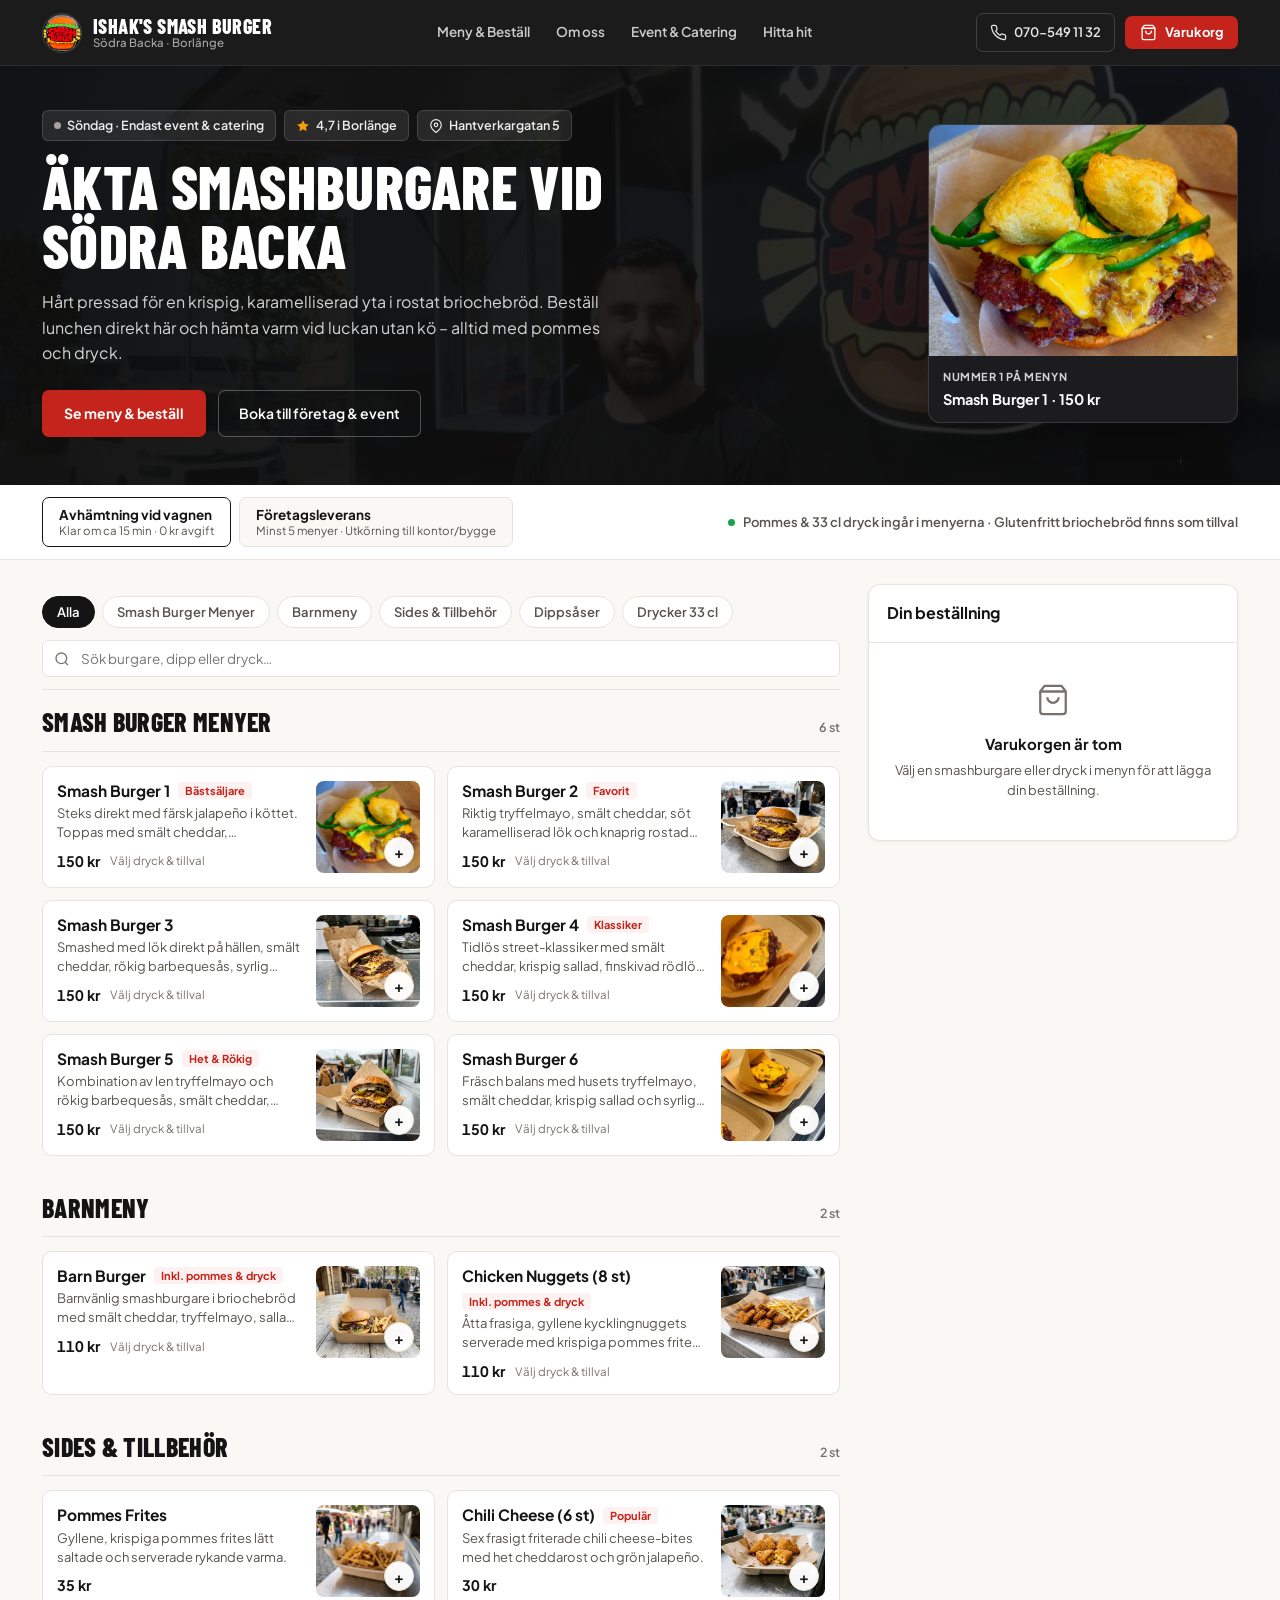
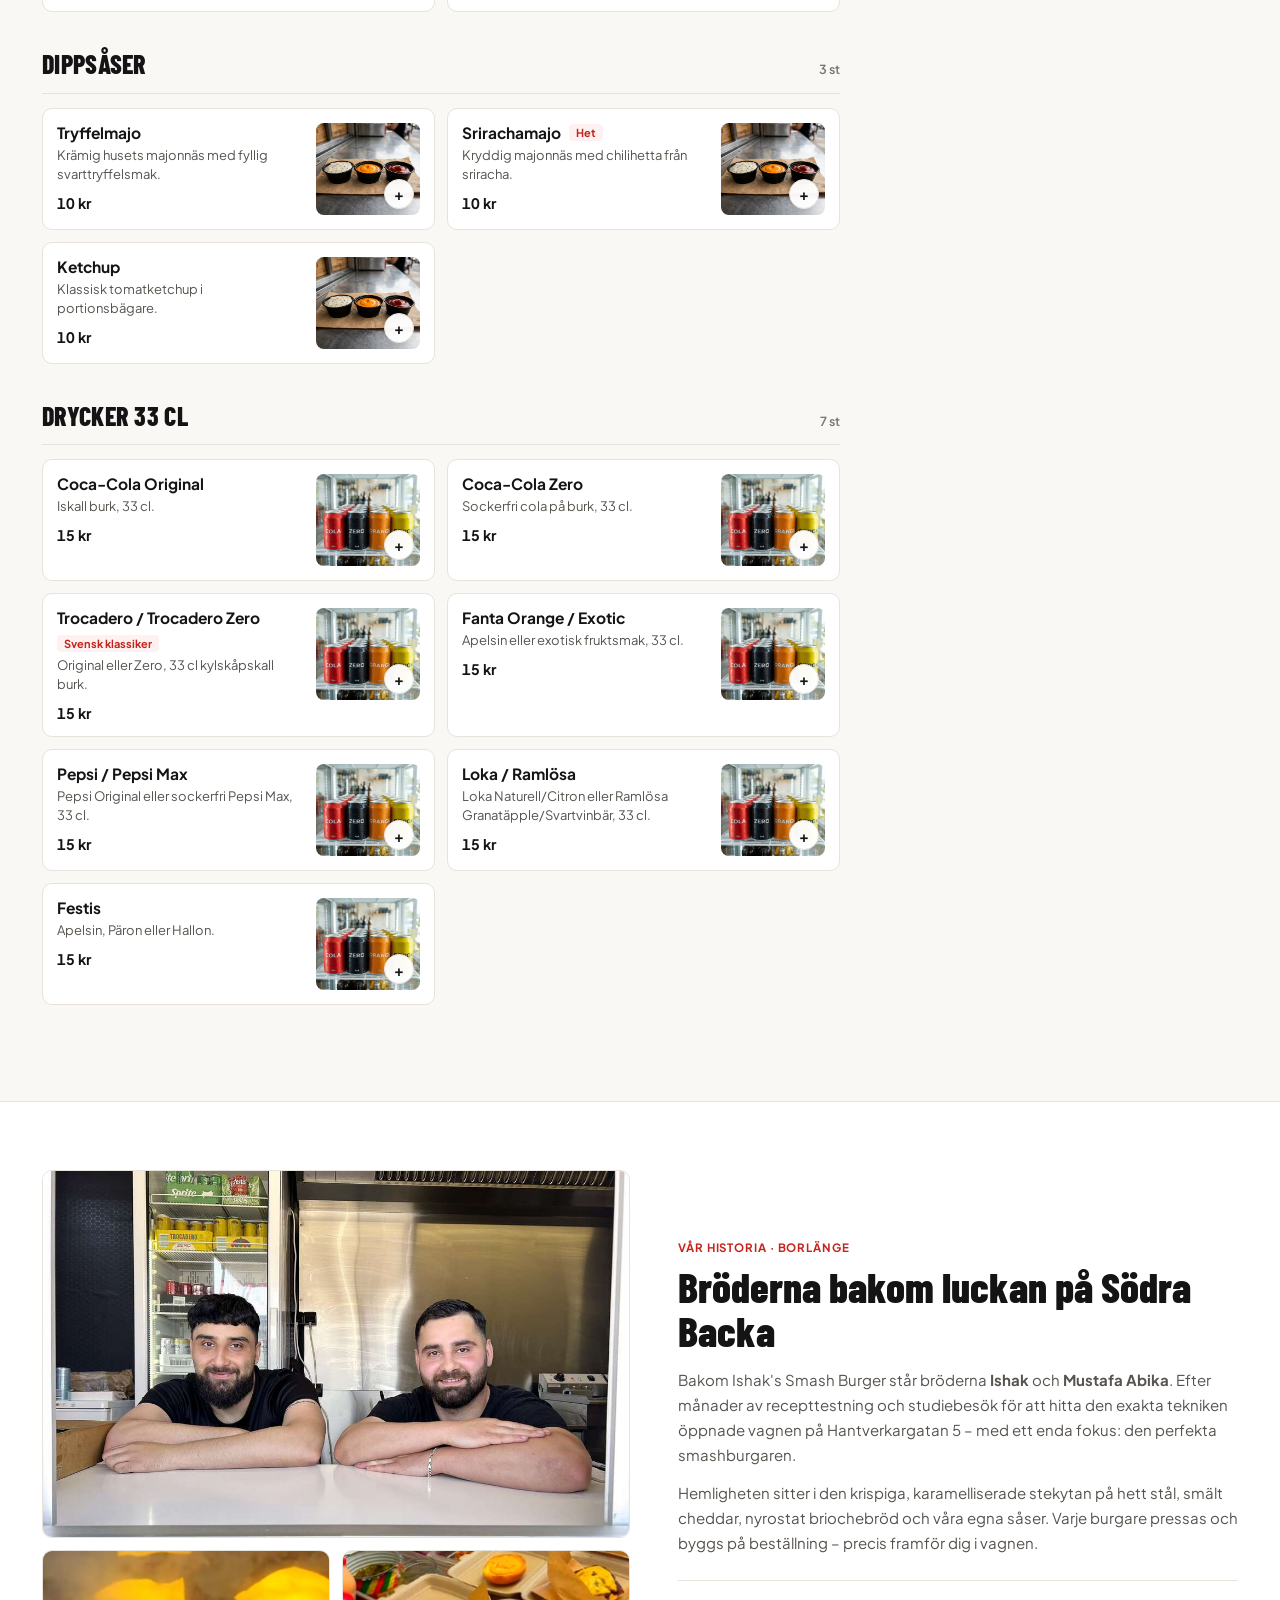
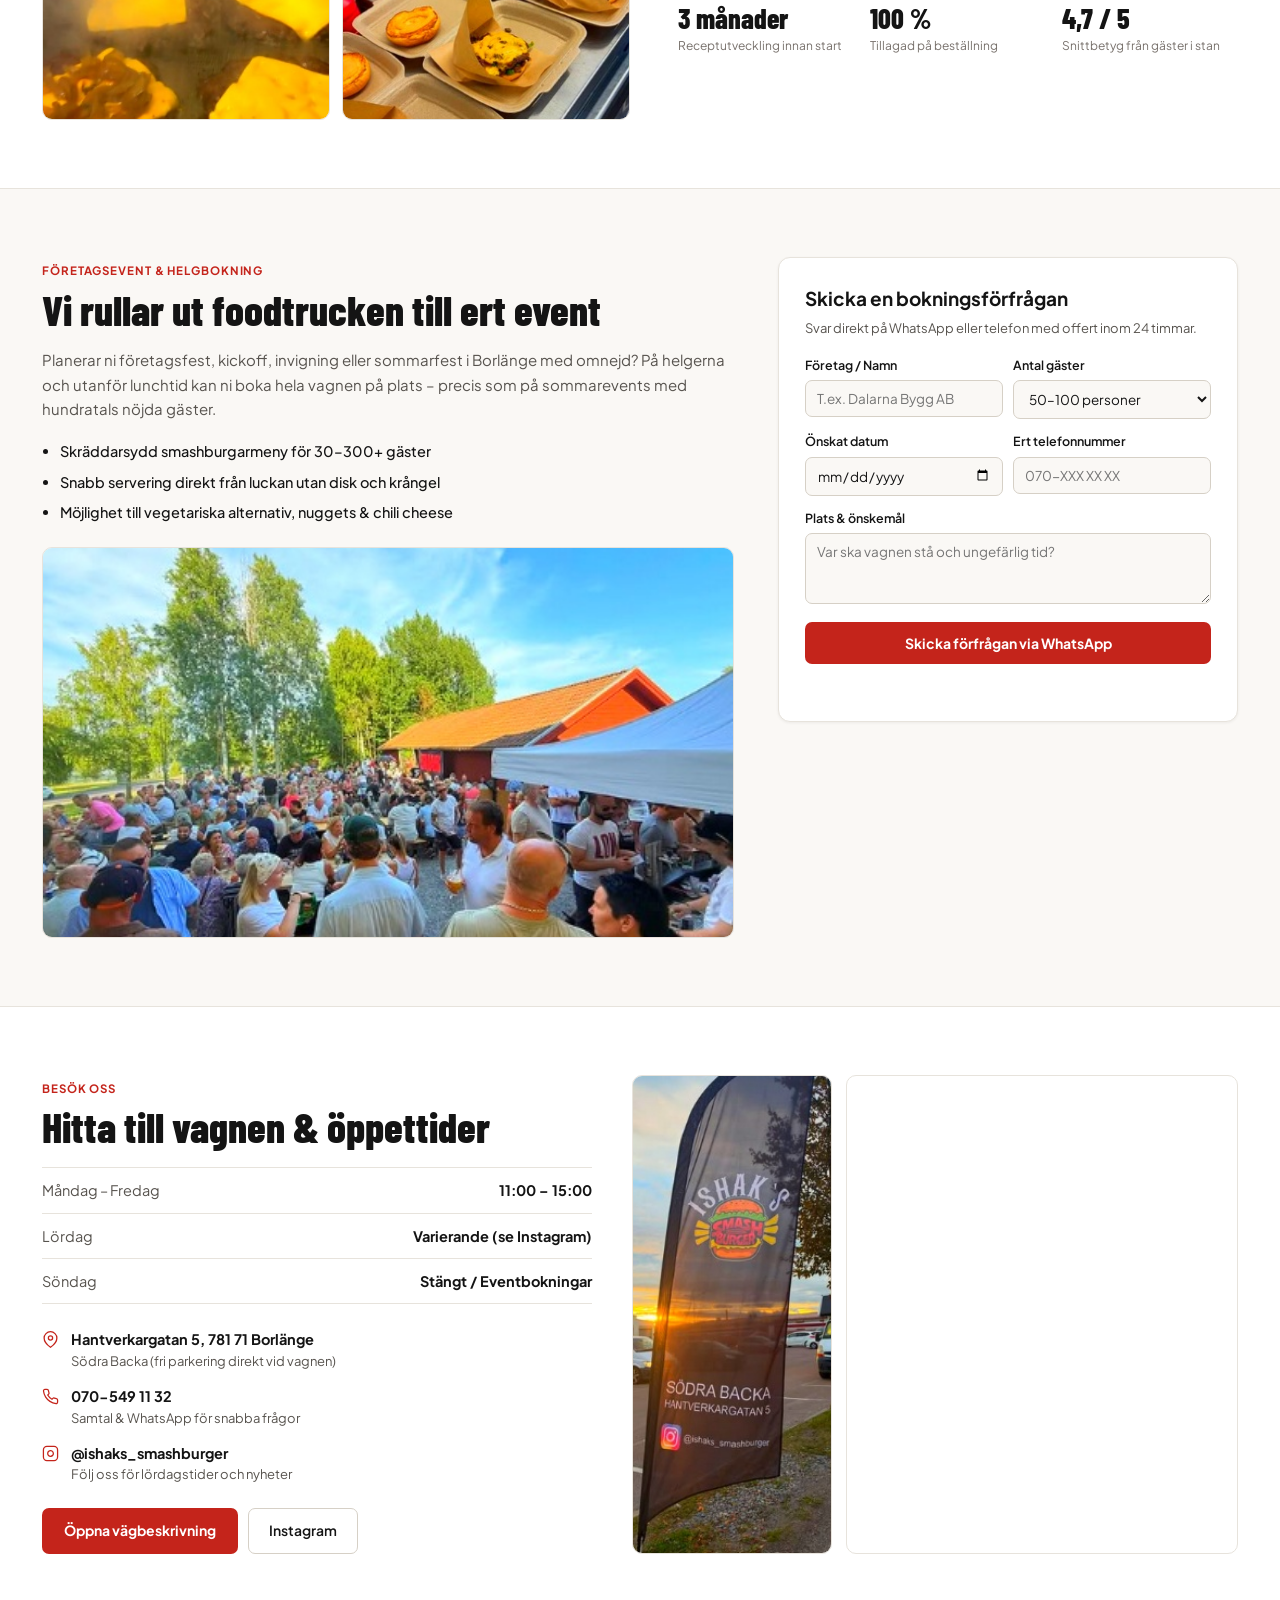
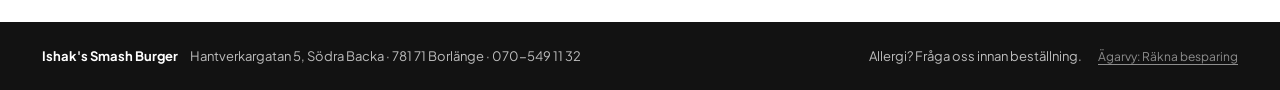
==== index.html @ be34d3b4 "Ishaks Smash Burger - Official Swedish Street Food Web Portal" ====
<!DOCTYPE html>
<html lang="sv">
<head>
  <meta charset="UTF-8" />
  <meta name="viewport" content="width=device-width, initial-scale=1.0" />
  <title>Ishak's Smash Burger — Södra Backa, Borlänge | Beställ online</title>
  <meta name="description" content="Äkta smashburgare på svenskt kött och nyrostat briochebröd vid Hantverkargatan 5, Södra Backa i Borlänge. Beställ för avhämtning eller boka foodtrucken till ert event." />
  <meta property="og:type" content="website" />
  <meta property="og:site_name" content="Ishak's Smash Burger" />
  <meta property="og:title" content="Ishak's Smash Burger — Södra Backa, Borlänge" />
  <meta property="og:description" content="Äkta smashburgare på svenskt kött och färskt briochebröd vid Hantverkargatan 5. Beställ lunchen direkt för avhämtning utan kö." />
  <meta property="og:url" content="https://tal3at10.github.io/ishaks-smashburger/" />
  <meta property="og:image" content="https://tal3at10.github.io/ishaks-smashburger/assets/images/smash-burger-1-real.jpg" />
  <meta property="og:image:width" content="1200" />
  <meta property="og:image:height" content="800" />
  <meta name="twitter:card" content="summary_large_image" />
  <meta name="theme-color" content="#141210" />
  <link rel="icon" type="image/png" href="assets/images/logo.png" />
  <link rel="preconnect" href="https://fonts.googleapis.com" />
  <link rel="preconnect" href="https://fonts.gstatic.com" crossorigin />
  <link href="https://fonts.googleapis.com/css2?family=Barlow+Condensed:wght@600;700;800&family=Plus+Jakarta+Sans:wght@400;500;600;700&display=swap" rel="stylesheet" />
  <link rel="stylesheet" href="styles.css" />
</head>
<body>

  <!-- Top Navigation -->
  <header class="site-header" id="top">
    <div class="container header-inner">
      <a href="#top" class="brand-lockup" aria-label="Ishak's Smash Burger">
        <img src="assets/images/logo.png" alt="Ishak's Smash Burger" class="brand-logo" width="40" height="40" />
        <div class="brand-text">
          <span class="brand-title">ISHAK'S SMASH BURGER</span>
          <span class="brand-sub">Södra Backa · Borlänge</span>
        </div>
      </a>

      <nav class="main-nav" aria-label="Huvudmeny">
        <a href="#meny">Meny &amp; Beställ</a>
        <a href="#om-oss">Om oss</a>
        <a href="#catering">Event &amp; Catering</a>
        <a href="#hitta-hit">Hitta hit</a>
      </nav>

      <div class="header-actions">
        <a href="tel:+46705491132" class="header-phone" aria-label="Ring 070-549 11 32">
          <svg class="ico" viewBox="0 0 24 24" fill="none" stroke="currentColor" stroke-width="1.8" stroke-linecap="round" stroke-linejoin="round"><path d="M22 16.92v3a2 2 0 0 1-2.18 2 19.79 19.79 0 0 1-8.63-3.07 19.5 19.5 0 0 1-6-6 19.79 19.79 0 0 1-3.07-8.67A2 2 0 0 1 4.11 2h3a2 2 0 0 1 2 1.72 12.84 12.84 0 0 0 .7 2.81 2 2 0 0 1-.45 2.11L8.09 9.91a16 16 0 0 0 6 6l1.27-1.27a2 2 0 0 1 2.11-.45 12.84 12.84 0 0 0 2.81.7A2 2 0 0 1 22 16.92z"/></svg>
          <span>070-549 11 32</span>
        </a>
        <button type="button" id="headerCartBtn" class="header-cart-btn">
          <svg class="ico" viewBox="0 0 24 24" fill="none" stroke="currentColor" stroke-width="1.8" stroke-linecap="round" stroke-linejoin="round"><path d="M6 2L3 6v14a2 2 0 0 0 2 2h14a2 2 0 0 0 2-2V6l-3-4z"/><line x1="3" y1="6" x2="21" y2="6"/><path d="M16 10a4 4 0 0 1-8 0"/></svg>
          <span id="headerCartText">Varukorg</span>
        </button>
      </div>
    </div>
  </header>

  <!-- Hero Section -->
  <section class="hero" aria-label="Presentation">
    <div class="hero-media">
      <img src="assets/images/foodtruck-exterior.jpg" alt="Ishak framför Ishak's Smash Burger foodtruck vid Södra Backa i Borlänge" class="hero-bg-img" />
      <div class="hero-overlay"></div>
    </div>

    <div class="container hero-content">
      <div class="hero-grid">
        <div class="hero-copy">
          <div class="hero-meta-strip">
            <span class="meta-chip live-status-chip" id="heroLiveStatus">
              <span class="live-dot"></span>
              <span id="heroLiveStatusText">Mån–Fre 11:00–15:00</span>
            </span>
            <span class="meta-chip rating-chip">
              <svg class="ico-sm" viewBox="0 0 24 24" fill="currentColor"><path d="M12 2l3.09 6.26L22 9.27l-5 4.87 1.18 6.88L12 17.77l-6.18 3.25L7 14.14 2 9.27l6.91-1.01L12 2z"/></svg>
              4,7 i Borlänge
            </span>
            <span class="meta-chip">
              <svg class="ico-sm" viewBox="0 0 24 24" fill="none" stroke="currentColor" stroke-width="2"><path d="M21 10c0 7-9 13-9 13s-9-6-9-13a9 9 0 0 1 18 0z"/><circle cx="12" cy="10" r="3"/></svg>
              Hantverkargatan 5
            </span>
          </div>

          <h1 class="hero-title">ÄKTA SMASHBURGARE VID SÖDRA BACKA</h1>
          <p class="hero-lead">
            Hårt pressad för en krispig, karamelliserad yta i rostat briochebröd. Beställ lunchen direkt här och hämta varm vid luckan utan kö – alltid med pommes och dryck.
          </p>

          <div class="hero-cta-row">
            <a href="#meny" class="btn-primary">Se meny &amp; beställ</a>
            <a href="#catering" class="btn-outline-light">Boka till företag &amp; event</a>
          </div>
        </div>

        <div class="hero-feature-card">
          <img src="assets/images/smash-burger-1-real.jpg" alt="Smash Burger 1 med chili cheese och jalapeños" class="hero-feature-img" />
          <div class="hero-feature-cap">
            <span class="cap-label">Nummer 1 på menyn</span>
            <span class="cap-name">Smash Burger 1 · 150 kr</span>
          </div>
        </div>
      </div>
    </div>
  </section>

  <!-- Ordering Section (Wolt + SnabbFood experience) -->
  <section id="meny" class="ordering-section">
    <div class="fulfillment-bar">
      <div class="container fulfillment-inner">
        <div class="fulfillment-tabs" role="tablist" aria-label="Leveranssätt">
          <button type="button" class="ftab active" data-ful="pickup" role="tab" aria-selected="true">
            <span class="ftab-title">Avhämtning vid vagnen</span>
            <span class="ftab-sub">Klar om ca 15 min · 0 kr avgift</span>
          </button>
          <button type="button" class="ftab" data-ful="delivery" role="tab" aria-selected="false">
            <span class="ftab-title">Företagsleverans</span>
            <span class="ftab-sub">Minst 5 menyer · Utkörning till kontor/bygge</span>
          </button>
        </div>

        <div class="fulfillment-note">
          <span class="status-dot"></span>
          <span>Pommes &amp; 33 cl dryck ingår i menyerna · Glutenfritt briochebröd finns som tillval</span>
        </div>
      </div>
    </div>

    <div class="container store-layout">
      <!-- Menu Column -->
      <div class="menu-column">
        <div class="menu-toolbar">
          <div id="catNav" class="cat-pills" role="navigation" aria-label="Menykategorier"></div>
          <div class="search-field">
            <svg class="search-ico" viewBox="0 0 24 24" fill="none" stroke="currentColor" stroke-width="2"><circle cx="11" cy="11" r="8"/><line x1="21" y1="21" x2="16.65" y2="16.65"/></svg>
            <input type="search" id="menuSearch" placeholder="Sök burgare, dipp eller dryck…" aria-label="Sök i menyn" />
          </div>
        </div>

        <div id="menuSections"></div>
      </div>

      <!-- Sticky Desktop Cart Sidebar -->
      <aside class="cart-sidebar" id="cartSidebar" aria-label="Din beställning">
        <div class="cart-card" id="cartCard"></div>
      </aside>
    </div>
  </section>

  <!-- Brand Story Section (venedigkolgrill.se style) -->
  <section id="om-oss" class="story-section">
    <div class="container story-grid">
      <div class="story-media-mosaic">
        <div class="mosaic-main">
          <img src="assets/images/chefs-truck.jpg" alt="Mustafa och Ishak Abika inne i foodtrucken vid Södra Backa" />
        </div>
        <div class="mosaic-sub-row">
          <img src="assets/images/grill-smash.jpg" alt="Smashburgare som steks med cheddar och karamelliserad lök på stålhäll" />
          <img src="assets/images/boxes-prep.jpg" alt="Nygjorda smashburgare klara i bruna takeaway-lådor" />
        </div>
      </div>

      <div class="story-copy">
        <span class="section-eyebrow">VÅR HISTORIA · BORLÄNGE</span>
        <h2 class="section-heading">Bröderna bakom luckan på Södra Backa</h2>
        <p class="story-p">
          Bakom Ishak's Smash Burger står bröderna <strong>Ishak</strong> och <strong>Mustafa Abika</strong>. Efter månader av recepttestning och studiebesök för att hitta den exakta tekniken öppnade vagnen på Hantverkargatan 5 – med ett enda fokus: den perfekta smashburgaren.
        </p>
        <p class="story-p">
          Hemligheten sitter i den krispiga, karamelliserade stekytan på hett stål, smält cheddar, nyrostat briochebröd och våra egna såser. Varje burgare pressas och byggs på beställning – precis framför dig i vagnen.
        </p>

        <div class="story-facts">
          <div class="fact-item">
            <span class="fact-val">3 månader</span>
            <span class="fact-lbl">Receptutveckling innan start</span>
          </div>
          <div class="fact-item">
            <span class="fact-val">100 %</span>
            <span class="fact-lbl">Tillagad på beställning</span>
          </div>
          <div class="fact-item">
            <span class="fact-val">4,7 / 5</span>
            <span class="fact-lbl">Snittbetyg från gäster i stan</span>
          </div>
        </div>
      </div>
    </div>
  </section>

  <!-- Corporate Events & Catering Section -->
  <section id="catering" class="catering-section">
    <div class="container catering-grid">
      <div class="catering-info">
        <span class="section-eyebrow">FÖRETAGSEVENT &amp; HELGBOKNING</span>
        <h2 class="section-heading">Vi rullar ut foodtrucken till ert event</h2>
        <p class="story-p">
          Planerar ni företagsfest, kickoff, invigning eller sommarfest i Borlänge med omnejd? På helgerna och utanför lunchtid kan ni boka hela vagnen på plats – precis som på sommarevents med hundratals nöjda gäster.
        </p>
        <ul class="catering-list">
          <li>Skräddarsydd smashburgarmeny för 30–300+ gäster</li>
          <li>Snabb servering direkt från luckan utan disk och krångel</li>
          <li>Möjlighet till vegetariska alternativ, nuggets &amp; chili cheese</li>
        </ul>

        <div class="catering-visual-strip">
          <img src="assets/images/event-5mans.jpg" alt="Ishak's Smash Burger serverar på stort sommarevent i Borlänge" />
        </div>
      </div>

      <div class="catering-form-card">
        <h3>Skicka en bokningsförfrågan</h3>
        <p class="form-sub">Svar direkt på WhatsApp eller telefon med offert inom 24 timmar.</p>
        <form id="cateringForm" class="catering-form">
          <div class="form-row-2">
            <div class="f-group">
              <label for="catCompany">Företag / Namn</label>
              <input type="text" id="catCompany" required placeholder="T.ex. Dalarna Bygg AB" />
            </div>
            <div class="f-group">
              <label for="catGuests">Antal gäster</label>
              <select id="catGuests">
                <option value="25–50 personer">25–50 personer</option>
                <option value="50–100 personer" selected>50–100 personer</option>
                <option value="100–200 personer">100–200 personer</option>
                <option value="200+ personer">200+ personer</option>
              </select>
            </div>
          </div>
          <div class="form-row-2">
            <div class="f-group">
              <label for="catDate">Önskat datum</label>
              <input type="date" id="catDate" />
            </div>
            <div class="f-group">
              <label for="catPhone">Ert telefonnummer</label>
              <input type="tel" id="catPhone" required placeholder="070-XXX XX XX" />
            </div>
          </div>
          <div class="f-group">
            <label for="catNotes">Plats &amp; önskemål</label>
            <textarea id="catNotes" rows="3" placeholder="Var ska vagnen stå och ungefärlig tid?"></textarea>
          </div>
          <button type="submit" class="btn-primary full-width">Skicka förfrågan via WhatsApp</button>
          <p id="cateringFeedback" class="form-feedback" aria-live="polite"></p>
        </form>
      </div>
    </div>
  </section>

  <!-- Location & Opening Hours Section -->
  <section id="hitta-hit" class="location-section">
    <div class="container location-grid">
      <div class="location-card">
        <span class="section-eyebrow">BESÖK OSS</span>
        <h2 class="section-heading">Hitta till vagnen &amp; öppettider</h2>

        <div class="hours-table">
          <div class="hours-row">
            <span>Måndag – Fredag</span>
            <strong>11:00 – 15:00</strong>
          </div>
          <div class="hours-row">
            <span>Lördag</span>
            <strong>Varierande (se Instagram)</strong>
          </div>
          <div class="hours-row">
            <span>Söndag</span>
            <strong>Stängt / Eventbokningar</strong>
          </div>
        </div>

        <div class="contact-details">
          <div class="contact-line">
            <svg class="ico" viewBox="0 0 24 24" fill="none" stroke="currentColor" stroke-width="1.8"><path d="M21 10c0 7-9 13-9 13s-9-6-9-13a9 9 0 0 1 18 0z"/><circle cx="12" cy="10" r="3"/></svg>
            <div>
              <strong>Hantverkargatan 5, 781 71 Borlänge</strong>
              <span>Södra Backa (fri parkering direkt vid vagnen)</span>
            </div>
          </div>
          <div class="contact-line">
            <svg class="ico" viewBox="0 0 24 24" fill="none" stroke="currentColor" stroke-width="1.8"><path d="M22 16.92v3a2 2 0 0 1-2.18 2 19.79 19.79 0 0 1-8.63-3.07 19.5 19.5 0 0 1-6-6 19.79 19.79 0 0 1-3.07-8.67A2 2 0 0 1 4.11 2h3a2 2 0 0 1 2 1.72 12.84 12.84 0 0 0 .7 2.81 2 2 0 0 1-.45 2.11L8.09 9.91a16 16 0 0 0 6 6l1.27-1.27a2 2 0 0 1 2.11-.45 12.84 12.84 0 0 0 2.81.7A2 2 0 0 1 22 16.92z"/></svg>
            <div>
              <a href="tel:+46705491132"><strong>070-549 11 32</strong></a>
              <span>Samtal &amp; WhatsApp för snabba frågor</span>
            </div>
          </div>
          <div class="contact-line">
            <svg class="ico" viewBox="0 0 24 24" fill="none" stroke="currentColor" stroke-width="1.8"><rect x="2" y="2" width="20" height="20" rx="5" ry="5"/><path d="M16 11.37A4 4 0 1 1 12.63 8 4 4 0 0 1 16 11.37z"/><line x1="17.5" y1="6.5" x2="17.51" y2="6.5"/></svg>
            <div>
              <a href="https://www.instagram.com/ishaks_smashburger/" target="_blank" rel="noopener"><strong>@ishaks_smashburger</strong></a>
              <span>Följ oss för lördagstider och nyheter</span>
            </div>
          </div>
        </div>

        <div class="location-btns">
          <a href="https://www.google.com/maps/search/?api=1&query=60.4755557,15.4333406" target="_blank" rel="noopener" class="btn-primary">Öppna vägbeskrivning</a>
          <a href="https://www.instagram.com/ishaks_smashburger/" target="_blank" rel="noopener" class="btn-secondary">Instagram</a>
        </div>
      </div>

      <div class="location-media">
        <div class="flag-photo-wrap">
          <img src="assets/images/street-flag.jpg" alt="Beachflagga vid Södra Backa Hantverkargatan 5" />
        </div>
        <div class="map-frame-wrap">
          <iframe
            title="Karta till Hantverkargatan 5, Borlänge"
            src="https://maps.google.com/maps?q=Hantverkargatan%205,%20781%2071%20Borl%C3%A4nge,%20Sweden&t=&z=15&ie=UTF8&iwloc=&output=embed"
            loading="lazy"
            referrerpolicy="no-referrer-when-downgrade">
          </iframe>
        </div>
      </div>
    </div>
  </section>

  <!-- Mobile Sticky Bottom Cart Bar -->
  <div id="mobileCartBar" class="mobile-cart-bar" hidden>
    <div class="mcb-info">
      <span id="mobileCartCount" class="mcb-count">0 varor</span>
      <strong id="mobileCartTotal" class="mcb-total tabular">0 kr</strong>
    </div>
    <button type="button" id="mobileCartBtn" class="btn-primary">Gå till kassan</button>
  </div>

  <!-- Product Customization Modal (Wolt / SnabbFood style) -->
  <div id="productModal" class="modal-backdrop" role="dialog" aria-modal="true" aria-labelledby="pmTitle" hidden>
    <div class="modal-dialog product-dialog">
      <button type="button" class="modal-close" id="pmClose" aria-label="Stäng">×</button>
      <div id="pmBody"></div>
    </div>
  </div>

  <!-- Checkout & Kitchen Display Modal -->
  <div id="checkoutModal" class="modal-backdrop" role="dialog" aria-modal="true" aria-labelledby="cmTitle" hidden>
    <div class="modal-dialog checkout-dialog">
      <div class="cm-header">
        <div>
          <h2 id="cmTitle">Orderbekräftelse &amp; köksskärm</h2>
          <p>Live-vy över hur ordern landar direkt hos er utan app-provision</p>
        </div>
        <button type="button" class="modal-close static" id="cmClose" aria-label="Stäng">×</button>
      </div>
      <div id="cmBody"></div>
    </div>
  </div>

  <!-- Discreet Owner Savings Modal -->
  <div id="ownerModal" class="modal-backdrop" role="dialog" aria-modal="true" aria-labelledby="omTitle" hidden>
    <div class="modal-dialog owner-dialog">
      <div class="cm-header">
        <div>
          <h2 id="omTitle">För ägaren: Besparing vs tredjepartsappar</h2>
          <p>Räkna ut vad 0 % provision betyder för Ishak's Smash Burger varje månad</p>
        </div>
        <button type="button" class="modal-close static" id="omClose" aria-label="Stäng">×</button>
      </div>
      <div id="omBody" class="om-body"></div>
    </div>
  </div>

  <!-- Footer -->
  <footer class="site-footer">
    <div class="container footer-inner">
      <div class="footer-left">
        <strong>Ishak's Smash Burger</strong>
        <span>Hantverkargatan 5, Södra Backa · 781 71 Borlänge · 070-549 11 32</span>
      </div>
      <div class="footer-right">
        <span>Allergi? Fråga oss innan beställning.</span>
        <button type="button" id="openOwnerModalBtn" class="owner-link">Ägarvy: Räkna besparing</button>
      </div>
    </div>
  </footer>

  <script src="menu.js"></script>
  <script src="app.js"></script>
</body>
</html>
---- styles.css ----
*, *::before, *::after {
  box-sizing: border-box;
  margin: 0;
  padding: 0;
}

:root {
  --bg: #FAF8F5;
  --surface: #FFFFFF;
  --surface-alt: #F4F1EB;
  --dark: #121212;
  --dark-card: #1C1C1E;
  --ink: #141414;
  --ink-muted: #57534E;
  --ink-subtle: #78716C;
  --border: #E7E3DC;
  --border-strong: #D6D0C6;
  --accent: #C4241B;
  --accent-hover: #A51D15;
  --accent-soft: #FDF2F1;
  --radius: 10px;
  --radius-sm: 7px;
  --font-display: 'Barlow Condensed', system-ui, sans-serif;
  --font-sans: 'Plus Jakarta Sans', system-ui, -apple-system, sans-serif;
  --shadow-sm: 0 1px 3px rgba(20, 20, 20, 0.06);
  --shadow-md: 0 8px 24px rgba(20, 20, 20, 0.08);
  --shadow-lg: 0 24px 60px rgba(0, 0, 0, 0.25);
  --nav-h: 66px;
}

[hidden] {
  display: none !important;
}

html {
  scroll-behavior: smooth;
}

body {
  font-family: var(--font-sans);
  font-size: 15px;
  line-height: 1.55;
  color: var(--ink);
  background: var(--bg);
  -webkit-font-smoothing: antialiased;
}

img {
  display: block;
  max-width: 100%;
}

a {
  color: inherit;
  text-decoration: none;
}

button {
  font-family: inherit;
  cursor: pointer;
  border: none;
  background: none;
  color: inherit;
}

input, select, textarea {
  font-family: inherit;
  color: var(--ink);
}

.tabular {
  font-variant-numeric: tabular-nums;
}

.container {
  max-width: 1240px;
  margin: 0 auto;
  padding: 0 22px;
}

.ico {
  width: 17px;
  height: 17px;
  flex-shrink: 0;
}

.ico-sm {
  width: 14px;
  height: 14px;
  flex-shrink: 0;
}

/* Header */
.site-header {
  position: sticky;
  top: 0;
  z-index: 120;
  height: var(--nav-h);
  background: rgba(18, 18, 18, 0.96);
  backdrop-filter: blur(12px);
  -webkit-backdrop-filter: blur(12px);
  border-bottom: 1px solid rgba(255, 255, 255, 0.08);
  color: #FFFFFF;
}

.header-inner {
  height: 100%;
  display: flex;
  align-items: center;
  justify-content: space-between;
  gap: 20px;
}

.brand-lockup {
  display: flex;
  align-items: center;
  gap: 11px;
  flex-shrink: 0;
}

.brand-logo {
  width: 40px;
  height: 40px;
  border-radius: 50%;
  object-fit: cover;
  border: 1.5px solid rgba(255, 255, 255, 0.16);
}

.brand-text {
  display: flex;
  flex-direction: column;
  line-height: 1.1;
}

.brand-title {
  font-family: var(--font-display);
  font-size: 20px;
  font-weight: 800;
  letter-spacing: 0.4px;
  color: #FFFFFF;
}

.brand-sub {
  font-size: 11.5px;
  font-weight: 500;
  color: rgba(255, 255, 255, 0.62);
}

.main-nav {
  display: flex;
  align-items: center;
  gap: 26px;
}

.main-nav a {
  font-size: 13.5px;
  font-weight: 600;
  color: rgba(255, 255, 255, 0.78);
  transition: color 0.15s;
}

.main-nav a:hover {
  color: #FFFFFF;
}

.header-actions {
  display: flex;
  align-items: center;
  gap: 10px;
}

.header-phone {
  display: inline-flex;
  align-items: center;
  gap: 7px;
  padding: 8px 13px;
  border-radius: var(--radius-sm);
  border: 1px solid rgba(255, 255, 255, 0.16);
  font-size: 13px;
  font-weight: 600;
  color: rgba(255, 255, 255, 0.9);
  transition: border-color 0.15s, background 0.15s;
}

.header-phone:hover {
  border-color: rgba(255, 255, 255, 0.35);
  background: rgba(255, 255, 255, 0.06);
}

.header-cart-btn {
  display: inline-flex;
  align-items: center;
  gap: 8px;
  padding: 8px 15px;
  border-radius: var(--radius-sm);
  background: var(--accent);
  color: #FFFFFF;
  font-size: 13px;
  font-weight: 700;
  transition: background 0.15s;
}

.header-cart-btn:hover {
  background: var(--accent-hover);
}

/* Buttons */
.btn-primary {
  display: inline-flex;
  align-items: center;
  justify-content: center;
  gap: 8px;
  padding: 12px 22px;
  border-radius: var(--radius-sm);
  background: var(--accent);
  color: #FFFFFF;
  font-size: 14px;
  font-weight: 700;
  transition: background 0.15s, transform 0.1s;
}

.btn-primary:hover {
  background: var(--accent-hover);
}

.btn-primary:active {
  transform: translateY(1px);
}

.btn-outline-light {
  display: inline-flex;
  align-items: center;
  justify-content: center;
  padding: 12px 20px;
  border-radius: var(--radius-sm);
  border: 1px solid rgba(255, 255, 255, 0.28);
  color: #FFFFFF;
  font-size: 14px;
  font-weight: 600;
  background: rgba(18, 18, 18, 0.35);
  transition: background 0.15s, border-color 0.15s;
}

.btn-outline-light:hover {
  background: rgba(255, 255, 255, 0.12);
  border-color: rgba(255, 255, 255, 0.5);
}

.btn-secondary {
  display: inline-flex;
  align-items: center;
  justify-content: center;
  padding: 11px 20px;
  border-radius: var(--radius-sm);
  border: 1.5px solid var(--border-strong);
  background: var(--surface);
  color: var(--ink);
  font-size: 14px;
  font-weight: 600;
  transition: border-color 0.15s;
}

.btn-secondary:hover {
  border-color: var(--ink);
}

.full-width {
  width: 100%;
}

/* Hero */
.hero {
  position: relative;
  background: var(--dark);
  color: #FFFFFF;
  overflow: hidden;
  padding: 44px 0 48px;
}

.hero-media {
  position: absolute;
  inset: 0;
  z-index: 0;
}

.hero-bg-img {
  width: 100%;
  height: 100%;
  object-fit: cover;
  object-position: center 30%;
  opacity: 0.42;
}

.hero-overlay {
  position: absolute;
  inset: 0;
  background: linear-gradient(95deg, rgba(14, 14, 14, 0.94) 0%, rgba(14, 14, 14, 0.78) 54%, rgba(14, 14, 14, 0.56) 100%);
}

.hero-content {
  position: relative;
  z-index: 2;
}

.hero-grid {
  display: grid;
  grid-template-columns: 1fr 310px;
  align-items: center;
  gap: 40px;
}

.hero-meta-strip {
  display: flex;
  flex-wrap: wrap;
  gap: 8px;
  margin-bottom: 16px;
}

.meta-chip {
  display: inline-flex;
  align-items: center;
  gap: 6px;
  padding: 5px 11px;
  border-radius: 6px;
  background: rgba(255, 255, 255, 0.09);
  border: 1px solid rgba(255, 255, 255, 0.14);
  font-size: 12.5px;
  font-weight: 600;
  color: rgba(255, 255, 255, 0.92);
}

.live-dot {
  width: 7px;
  height: 7px;
  border-radius: 50%;
  background: #10B981;
  display: inline-block;
  flex-shrink: 0;
}

.live-status-chip.is-open .live-dot {
  background: #10B981;
  box-shadow: 0 0 0 3px rgba(16, 185, 129, 0.28);
}

.live-status-chip.is-soon .live-dot {
  background: #F59E0B;
}

.live-status-chip.is-closed .live-dot {
  background: #A8A29E;
}

.rating-chip svg {
  color: #F59E0B;
}

.hero-title {
  font-family: var(--font-display);
  font-size: clamp(38px, 5vw, 60px);
  font-weight: 800;
  line-height: 0.98;
  letter-spacing: 0.3px;
  margin-bottom: 14px;
  max-width: 650px;
}

.hero-lead {
  font-size: 16px;
  line-height: 1.6;
  color: rgba(255, 255, 255, 0.82);
  max-width: 560px;
  margin-bottom: 24px;
}

.hero-cta-row {
  display: flex;
  flex-wrap: wrap;
  gap: 12px;
}

.hero-feature-card {
  background: var(--dark-card);
  border: 1px solid rgba(255, 255, 255, 0.12);
  border-radius: 12px;
  overflow: hidden;
  box-shadow: var(--shadow-lg);
}

.hero-feature-img {
  width: 100%;
  aspect-ratio: 4 / 3;
  object-fit: cover;
}

.hero-feature-cap {
  padding: 12px 14px;
  display: flex;
  flex-direction: column;
  gap: 2px;
}

.cap-label {
  font-size: 11px;
  font-weight: 700;
  text-transform: uppercase;
  letter-spacing: 0.6px;
  color: #D4D4D8;
}

.cap-name {
  font-size: 14.5px;
  font-weight: 700;
  color: #FFFFFF;
}

/* Fulfillment Bar */
.fulfillment-bar {
  background: var(--surface);
  border-bottom: 1px solid var(--border);
}

.fulfillment-inner {
  display: flex;
  align-items: center;
  justify-content: space-between;
  gap: 16px;
  padding-top: 12px;
  padding-bottom: 12px;
  flex-wrap: wrap;
}

.fulfillment-tabs {
  display: flex;
  gap: 8px;
}

.ftab {
  display: flex;
  flex-direction: column;
  align-items: flex-start;
  padding: 8px 16px;
  border-radius: var(--radius-sm);
  border: 1.5px solid var(--border);
  background: var(--bg);
  text-align: left;
  transition: border-color 0.15s, background 0.15s;
}

.ftab-title {
  font-size: 13.5px;
  font-weight: 700;
  color: var(--ink);
}

.ftab-sub {
  font-size: 11.5px;
  color: var(--ink-muted);
}

.ftab.active {
  border-color: var(--ink);
  background: var(--surface);
}

.ftab.active .ftab-title {
  color: var(--ink);
}

.fulfillment-note {
  display: inline-flex;
  align-items: center;
  gap: 8px;
  font-size: 13px;
  font-weight: 600;
  color: var(--ink-muted);
}

.status-dot {
  width: 7px;
  height: 7px;
  border-radius: 50%;
  background: #16A34A;
}

/* Store Layout */
.ordering-section {
  padding-bottom: 64px;
}

.store-layout {
  display: grid;
  grid-template-columns: minmax(0, 1fr) 370px;
  gap: 28px;
  align-items: start;
  padding-top: 24px;
}

.menu-column,
.cart-sidebar {
  min-width: 0;
}

.menu-toolbar {
  position: sticky;
  top: var(--nav-h);
  z-index: 90;
  background: rgba(250, 248, 245, 0.96);
  backdrop-filter: blur(10px);
  -webkit-backdrop-filter: blur(10px);
  padding: 12px 0;
  margin-bottom: 12px;
  border-bottom: 1px solid var(--border);
  display: flex;
  flex-direction: column;
  gap: 10px;
}

.cat-pills {
  display: flex;
  gap: 7px;
  overflow-x: auto;
  scrollbar-width: none;
  padding-bottom: 2px;
}

.cat-pills::-webkit-scrollbar {
  display: none;
}

.cat-pill {
  flex-shrink: 0;
  padding: 7px 14px;
  border-radius: 999px;
  background: var(--surface);
  border: 1px solid var(--border);
  font-size: 13px;
  font-weight: 600;
  color: var(--ink-muted);
  transition: all 0.15s;
}

.cat-pill:hover {
  border-color: var(--ink);
  color: var(--ink);
}

.cat-pill.active {
  background: var(--ink);
  border-color: var(--ink);
  color: #FFFFFF;
}

.search-field {
  position: relative;
}

.search-ico {
  position: absolute;
  left: 12px;
  top: 50%;
  transform: translateY(-50%);
  width: 16px;
  height: 16px;
  color: var(--ink-subtle);
  pointer-events: none;
}

.search-field input {
  width: 100%;
  padding: 9px 14px 9px 38px;
  border-radius: var(--radius-sm);
  border: 1px solid var(--border);
  background: var(--surface);
  font-size: 13.5px;
  outline: none;
  transition: border-color 0.15s;
}

.search-field input:focus {
  border-color: var(--ink);
}

/* Menu Sections & Wolt-Style Dish Cards */
.menu-group {
  margin-bottom: 32px;
}

.menu-group-header {
  display: flex;
  align-items: baseline;
  justify-content: space-between;
  margin-bottom: 14px;
  padding-bottom: 8px;
  border-bottom: 1px solid var(--border);
}

.menu-group-title {
  font-family: var(--font-display);
  font-size: 26px;
  font-weight: 800;
  letter-spacing: 0.3px;
  text-transform: uppercase;
}

.menu-group-count {
  font-size: 12.5px;
  font-weight: 600;
  color: var(--ink-subtle);
}

.dish-grid {
  display: grid;
  grid-template-columns: repeat(2, minmax(0, 1fr));
  gap: 12px;
}

.dish-card {
  display: flex;
  justify-content: space-between;
  gap: 14px;
  padding: 14px;
  background: var(--surface);
  border: 1px solid var(--border);
  border-radius: var(--radius);
  text-align: left;
  cursor: pointer;
  transition: border-color 0.15s, box-shadow 0.15s, transform 0.1s;
}

.dish-card:hover {
  border-color: var(--border-strong);
  box-shadow: var(--shadow-sm);
}

.dish-card.in-cart {
  border-color: var(--ink);
}

.dish-body {
  flex: 1;
  min-width: 0;
  display: flex;
  flex-direction: column;
  justify-content: space-between;
}

.dish-top {
  display: flex;
  flex-direction: column;
  gap: 4px;
}

.dish-title-row {
  display: flex;
  align-items: center;
  gap: 8px;
  flex-wrap: wrap;
}

.dish-name {
  font-size: 15.5px;
  font-weight: 700;
  color: var(--ink);
  line-height: 1.25;
}

.dish-tag {
  font-size: 11px;
  font-weight: 700;
  color: var(--accent);
  background: var(--accent-soft);
  padding: 2px 7px;
  border-radius: 4px;
  white-space: nowrap;
}

.dish-desc {
  font-size: 13px;
  color: var(--ink-muted);
  line-height: 1.45;
  display: -webkit-box;
  -webkit-line-clamp: 2;
  -webkit-box-orient: vertical;
  overflow: hidden;
}

.dish-bottom {
  display: flex;
  align-items: center;
  gap: 10px;
  margin-top: 10px;
}

.dish-price {
  font-size: 14.5px;
  font-weight: 700;
  color: var(--ink);
}

.dish-hint {
  font-size: 11.5px;
  color: var(--ink-subtle);
}

.dish-thumb-wrap {
  position: relative;
  width: 104px;
  height: 92px;
  flex-shrink: 0;
  border-radius: 8px;
  overflow: hidden;
  background: var(--surface-alt);
}

.dish-thumb {
  width: 100%;
  height: 100%;
  object-fit: cover;
}

.dish-add-btn {
  position: absolute;
  right: 6px;
  bottom: 6px;
  min-width: 30px;
  height: 30px;
  padding: 0 8px;
  border-radius: 999px;
  background: rgba(255, 255, 255, 0.96);
  border: 1px solid var(--border);
  box-shadow: 0 2px 8px rgba(0, 0, 0, 0.16);
  font-size: 15px;
  font-weight: 700;
  color: var(--ink);
  display: inline-flex;
  align-items: center;
  justify-content: center;
  transition: background 0.15s, color 0.15s;
}

.dish-card:hover .dish-add-btn {
  background: var(--ink);
  color: #FFFFFF;
  border-color: var(--ink);
}

.dish-qty-pill {
  position: absolute;
  right: 6px;
  bottom: 6px;
  min-width: 28px;
  height: 28px;
  padding: 0 8px;
  border-radius: 999px;
  background: var(--accent);
  color: #FFFFFF;
  font-size: 12.5px;
  font-weight: 700;
  display: inline-flex;
  align-items: center;
  justify-content: center;
  box-shadow: 0 2px 8px rgba(0, 0, 0, 0.2);
}

/* Cart Sidebar */
.cart-sidebar {
  position: sticky;
  top: calc(var(--nav-h) + 14px);
}

.cart-card {
  background: var(--surface);
  border: 1px solid var(--border);
  border-radius: 12px;
  overflow: hidden;
  box-shadow: var(--shadow-sm);
}

.cart-head {
  padding: 16px 18px;
  border-bottom: 1px solid var(--border);
  display: flex;
  align-items: center;
  justify-content: space-between;
}

.cart-head h2 {
  font-size: 16px;
  font-weight: 700;
}

.cart-clear-btn {
  font-size: 12.5px;
  font-weight: 600;
  color: var(--ink-subtle);
}

.cart-clear-btn:hover {
  color: var(--accent);
}

.cart-empty {
  padding: 40px 22px;
  text-align: center;
  color: var(--ink-muted);
}

.cart-empty svg {
  width: 34px;
  height: 34px;
  margin: 0 auto 10px;
  color: var(--ink-subtle);
}

.cart-empty strong {
  display: block;
  color: var(--ink);
  font-size: 15px;
  margin-bottom: 4px;
}

.cart-empty p {
  font-size: 13px;
}

.cart-items {
  max-height: 260px;
  overflow-y: auto;
  padding: 4px 18px;
}

.cart-item-row {
  padding: 12px 0;
  border-bottom: 1px solid var(--border);
  display: flex;
  justify-content: space-between;
  align-items: flex-start;
  gap: 10px;
}

.cart-item-row:last-child {
  border-bottom: none;
}

.cart-item-info {
  flex: 1;
  min-width: 0;
}

.cart-item-name {
  font-size: 13.5px;
  font-weight: 700;
  color: var(--ink);
}

.cart-item-meta {
  font-size: 12px;
  color: var(--ink-muted);
  margin-top: 2px;
  line-height: 1.35;
}

.cart-item-controls {
  display: flex;
  flex-direction: column;
  align-items: flex-end;
  gap: 6px;
}

.cart-item-price {
  font-size: 13.5px;
  font-weight: 700;
}

.qty-stepper {
  display: inline-flex;
  align-items: center;
  border: 1px solid var(--border);
  border-radius: 6px;
  background: var(--bg);
}

.qty-stepper button {
  width: 26px;
  height: 24px;
  font-size: 14px;
  font-weight: 700;
  display: flex;
  align-items: center;
  justify-content: center;
}

.qty-stepper button:hover {
  background: var(--border);
}

.qty-stepper span {
  min-width: 22px;
  text-align: center;
  font-size: 12.5px;
  font-weight: 700;
}

.cart-form {
  padding: 14px 18px 18px;
  border-top: 1px solid var(--border);
  background: var(--bg);
  display: flex;
  flex-direction: column;
  gap: 11px;
}

.cf-field label {
  display: block;
  font-size: 12px;
  font-weight: 600;
  color: var(--ink-muted);
  margin-bottom: 4px;
}

.cf-field input,
.cf-field select {
  width: 100%;
  padding: 8px 10px;
  border-radius: 6px;
  border: 1px solid var(--border-strong);
  background: var(--surface);
  font-size: 13px;
  outline: none;
}

.cf-field input:focus,
.cf-field select:focus {
  border-color: var(--ink);
}

.cf-row-2 {
  display: grid;
  grid-template-columns: 1fr 1fr;
  gap: 8px;
}

.pay-toggle {
  display: grid;
  grid-template-columns: 1fr 1fr;
  gap: 8px;
}

.pay-option {
  padding: 8px 10px;
  border-radius: 6px;
  border: 1.5px solid var(--border-strong);
  background: var(--surface);
  font-size: 13px;
  font-weight: 700;
  text-align: center;
  transition: all 0.12s;
}

.pay-option.active {
  border-color: var(--ink);
  background: var(--ink);
  color: #FFFFFF;
}

.cart-summary {
  border-top: 1px solid var(--border);
  padding-top: 10px;
  display: flex;
  flex-direction: column;
  gap: 5px;
  font-size: 13px;
}

.sum-line {
  display: flex;
  justify-content: space-between;
  color: var(--ink-muted);
}

.sum-grand {
  display: flex;
  justify-content: space-between;
  font-size: 16px;
  font-weight: 700;
  color: var(--ink);
  padding-top: 6px;
  border-top: 1px solid var(--border);
  margin-top: 4px;
}

.checkout-caption {
  text-align: center;
  font-size: 11.5px;
  color: var(--ink-subtle);
}

/* Story / Om oss Section */
.story-section {
  background: var(--surface);
  border-top: 1px solid var(--border);
  border-bottom: 1px solid var(--border);
  padding: 68px 0;
}

.story-grid {
  display: grid;
  grid-template-columns: 1.05fr 1fr;
  gap: 48px;
  align-items: center;
}

.story-media-mosaic {
  display: flex;
  flex-direction: column;
  gap: 12px;
}

.mosaic-main {
  border-radius: var(--radius);
  overflow: hidden;
  border: 1px solid var(--border);
}

.mosaic-main img {
  width: 100%;
  aspect-ratio: 16 / 10;
  object-fit: cover;
}

.mosaic-sub-row {
  display: grid;
  grid-template-columns: 1fr 1fr;
  gap: 12px;
}

.mosaic-sub-row img {
  width: 100%;
  height: 170px;
  object-fit: cover;
  border-radius: var(--radius);
  border: 1px solid var(--border);
}

.section-eyebrow {
  display: inline-block;
  font-size: 11.5px;
  font-weight: 700;
  letter-spacing: 0.9px;
  color: var(--accent);
  margin-bottom: 8px;
}

.section-heading {
  font-family: var(--font-display);
  font-size: clamp(30px, 3.6vw, 42px);
  font-weight: 800;
  line-height: 1.04;
  color: var(--ink);
  margin-bottom: 16px;
}

.story-p {
  font-size: 15px;
  color: var(--ink-muted);
  line-height: 1.65;
  margin-bottom: 14px;
}

.story-facts {
  display: grid;
  grid-template-columns: repeat(3, 1fr);
  gap: 16px;
  margin-top: 24px;
  padding-top: 22px;
  border-top: 1px solid var(--border);
}

.fact-val {
  display: block;
  font-family: var(--font-display);
  font-size: 28px;
  font-weight: 800;
  color: var(--ink);
  line-height: 1.1;
}

.fact-lbl {
  display: block;
  font-size: 12px;
  color: var(--ink-subtle);
  margin-top: 4px;
}

/* Catering Section */
.catering-section {
  padding: 68px 0;
  background: var(--bg);
}

.catering-grid {
  display: grid;
  grid-template-columns: 1fr 460px;
  gap: 44px;
  align-items: start;
}

.catering-list {
  margin: 18px 0 24px;
  padding-left: 18px;
  display: flex;
  flex-direction: column;
  gap: 8px;
  color: var(--ink);
  font-size: 14.5px;
  font-weight: 500;
}

.catering-visual-strip {
  border-radius: var(--radius);
  overflow: hidden;
  border: 1px solid var(--border);
}

.catering-visual-strip img {
  width: 100%;
  aspect-ratio: 16 / 9;
  object-fit: cover;
}

.catering-form-card {
  background: var(--surface);
  border: 1px solid var(--border);
  border-radius: 12px;
  padding: 26px;
  box-shadow: var(--shadow-sm);
}

.catering-form-card h3 {
  font-size: 19px;
  font-weight: 700;
  margin-bottom: 4px;
}

.form-sub {
  font-size: 13px;
  color: var(--ink-muted);
  margin-bottom: 18px;
}

.catering-form {
  display: flex;
  flex-direction: column;
  gap: 13px;
}

.form-row-2 {
  display: grid;
  grid-template-columns: 1fr 1fr;
  gap: 10px;
}

.f-group label {
  display: block;
  font-size: 12.5px;
  font-weight: 600;
  margin-bottom: 5px;
  color: var(--ink);
}

.f-group input,
.f-group select,
.f-group textarea {
  width: 100%;
  padding: 9px 11px;
  border-radius: var(--radius-sm);
  border: 1px solid var(--border-strong);
  background: var(--bg);
  font-size: 13.5px;
  outline: none;
}

.f-group input:focus,
.f-group select:focus,
.f-group textarea:focus {
  border-color: var(--ink);
  background: var(--surface);
}

.form-feedback {
  font-size: 12.5px;
  color: #15803D;
  font-weight: 600;
  min-height: 18px;
}

/* Location & Hours */
.location-section {
  background: var(--surface);
  border-top: 1px solid var(--border);
  padding: 68px 0;
}

.location-grid {
  display: grid;
  grid-template-columns: 1fr 1.1fr;
  gap: 40px;
  align-items: stretch;
}

.hours-table {
  margin: 18px 0 24px;
  border-top: 1px solid var(--border);
}

.hours-row {
  display: flex;
  justify-content: space-between;
  padding: 11px 0;
  border-bottom: 1px solid var(--border);
  font-size: 14.5px;
}

.hours-row span {
  color: var(--ink-muted);
}

.contact-details {
  display: flex;
  flex-direction: column;
  gap: 14px;
  margin-bottom: 24px;
}

.contact-line {
  display: flex;
  align-items: flex-start;
  gap: 12px;
}

.contact-line .ico {
  margin-top: 3px;
  color: var(--accent);
}

.contact-line strong {
  display: block;
  font-size: 14.5px;
}

.contact-line span {
  display: block;
  font-size: 13px;
  color: var(--ink-muted);
}

.location-btns {
  display: flex;
  gap: 10px;
  flex-wrap: wrap;
}

.location-media {
  display: grid;
  grid-template-columns: 200px 1fr;
  gap: 14px;
}

.flag-photo-wrap {
  border-radius: var(--radius);
  overflow: hidden;
  border: 1px solid var(--border);
}

.flag-photo-wrap img {
  width: 100%;
  height: 100%;
  object-fit: cover;
}

.map-frame-wrap {
  border-radius: var(--radius);
  overflow: hidden;
  border: 1px solid var(--border);
  min-height: 320px;
}

.map-frame-wrap iframe {
  width: 100%;
  height: 100%;
  min-height: 320px;
  border: 0;
}

/* Modals */
.modal-backdrop {
  position: fixed;
  inset: 0;
  z-index: 250;
  background: rgba(12, 12, 12, 0.65);
  backdrop-filter: blur(4px);
  -webkit-backdrop-filter: blur(4px);
  display: flex;
  align-items: center;
  justify-content: center;
  padding: 18px;
}

.modal-dialog {
  position: relative;
  width: 100%;
  max-height: 92vh;
  overflow-y: auto;
  background: var(--surface);
  border-radius: 14px;
  box-shadow: var(--shadow-lg);
}

.product-dialog {
  max-width: 560px;
}

.checkout-dialog {
  max-width: 780px;
}

.owner-dialog {
  max-width: 580px;
}

.modal-close {
  position: absolute;
  top: 14px;
  right: 14px;
  z-index: 5;
  width: 34px;
  height: 34px;
  border-radius: 50%;
  background: rgba(255, 255, 255, 0.92);
  border: 1px solid var(--border);
  font-size: 20px;
  line-height: 1;
  display: flex;
  align-items: center;
  justify-content: center;
  color: var(--ink);
}

.modal-close.static {
  position: static;
}

.modal-close:hover {
  background: var(--surface-alt);
}

.pm-hero-img {
  width: 100%;
  height: 230px;
  object-fit: cover;
  background: var(--surface-alt);
}

.pm-content {
  padding: 20px 24px 24px;
}

.pm-head {
  margin-bottom: 16px;
}

.pm-head h2 {
  font-family: var(--font-display);
  font-size: 28px;
  font-weight: 800;
  line-height: 1.05;
}

.pm-price-base {
  font-size: 16px;
  font-weight: 700;
  color: var(--accent);
  margin: 4px 0 8px;
}

.pm-desc {
  font-size: 13.5px;
  color: var(--ink-muted);
  line-height: 1.5;
}

.pm-group {
  padding: 14px 0;
  border-top: 1px solid var(--border);
}

.pm-group-head {
  display: flex;
  justify-content: space-between;
  align-items: center;
  margin-bottom: 10px;
}

.pm-group-head h3 {
  font-size: 14px;
  font-weight: 700;
}

.pm-req {
  font-size: 11px;
  font-weight: 700;
  color: var(--ink-subtle);
  background: var(--surface-alt);
  padding: 2px 8px;
  border-radius: 4px;
}

.pm-options-list {
  display: flex;
  flex-direction: column;
  gap: 7px;
}

.pm-drink-grid {
  display: grid;
  grid-template-columns: repeat(2, minmax(0, 1fr));
  gap: 7px;
}

.pm-opt {
  display: flex;
  align-items: center;
  justify-content: space-between;
  gap: 10px;
  padding: 9px 12px;
  border: 1.5px solid var(--border);
  border-radius: var(--radius-sm);
  cursor: pointer;
  font-size: 13px;
  font-weight: 600;
  transition: border-color 0.12s, background 0.12s;
}

.pm-opt:has(input:checked) {
  border-color: var(--ink);
  background: var(--bg);
}

.pm-opt-left {
  display: flex;
  align-items: center;
  gap: 8px;
  min-width: 0;
}

.pm-opt-left span {
  line-height: 1.3;
}

.pm-opt-price {
  font-size: 12.5px;
  color: var(--ink-muted);
  flex-shrink: 0;
}

.pm-note-input {
  width: 100%;
  padding: 9px 12px;
  border-radius: var(--radius-sm);
  border: 1px solid var(--border-strong);
  font-size: 13.5px;
  outline: none;
}

.pm-note-input:focus {
  border-color: var(--ink);
}

.pm-footer {
  position: sticky;
  bottom: 0;
  background: var(--surface);
  border-top: 1px solid var(--border);
  padding: 14px 24px;
  display: flex;
  align-items: center;
  gap: 12px;
}

.pm-qty {
  display: flex;
  align-items: center;
  border: 1.5px solid var(--border-strong);
  border-radius: var(--radius-sm);
}

.pm-qty button {
  width: 36px;
  height: 40px;
  font-size: 17px;
  font-weight: 700;
}

.pm-qty span {
  min-width: 28px;
  text-align: center;
  font-size: 14px;
  font-weight: 700;
}

/* Checkout Split Modal */
.cm-header {
  display: flex;
  align-items: flex-start;
  justify-content: space-between;
  gap: 16px;
  padding: 18px 22px;
  border-bottom: 1px solid var(--border);
}

.cm-header h2 {
  font-size: 18px;
  font-weight: 700;
}

.cm-header p {
  font-size: 13px;
  color: var(--ink-muted);
}

.cm-split {
  display: grid;
  grid-template-columns: 1fr 1fr;
}

.cm-pane {
  padding: 20px 22px;
}

.cm-pane.kitchen-pane {
  background: var(--dark);
  color: #F4F4F5;
}

.cm-eyebrow {
  font-size: 11px;
  font-weight: 700;
  letter-spacing: 0.7px;
  text-transform: uppercase;
  color: var(--ink-subtle);
  margin-bottom: 10px;
}

.kitchen-pane .cm-eyebrow {
  color: #A1A1AA;
}

.cm-receipt-status {
  padding: 10px 12px;
  border-radius: var(--radius-sm);
  background: var(--bg);
  border: 1px solid var(--border);
  font-size: 13px;
  font-weight: 700;
  margin-bottom: 14px;
}

.cm-line {
  display: flex;
  justify-content: space-between;
  gap: 10px;
  font-size: 13px;
  padding: 7px 0;
  border-bottom: 1px solid var(--border);
}

.cm-line-sub {
  display: block;
  font-size: 11.5px;
  color: var(--ink-muted);
}

.cm-total {
  display: flex;
  justify-content: space-between;
  font-size: 16px;
  font-weight: 700;
  padding-top: 12px;
  margin-top: 6px;
}

.cm-swish-box {
  margin-top: 14px;
  padding: 12px;
  border-radius: var(--radius-sm);
  background: var(--surface-alt);
  border: 1px solid var(--border);
  font-size: 12.5px;
  line-height: 1.5;
}

.cm-swish-box strong {
  display: block;
  font-size: 13.5px;
  color: var(--ink);
  margin-bottom: 2px;
}

.cm-actions {
  display: flex;
  flex-direction: column;
  gap: 8px;
  margin-top: 14px;
}

.btn-swish-action {
  display: inline-flex;
  align-items: center;
  justify-content: center;
  gap: 8px;
  padding: 11px 16px;
  border-radius: var(--radius-sm);
  background: #0076B6;
  color: #FFFFFF;
  font-size: 13.5px;
  font-weight: 700;
  transition: opacity 0.15s;
}

.btn-swish-action:hover {
  opacity: 0.92;
}

.btn-wa-action {
  display: inline-flex;
  align-items: center;
  justify-content: center;
  gap: 8px;
  padding: 11px 16px;
  border-radius: var(--radius-sm);
  background: #15803D;
  color: #FFFFFF;
  font-size: 13.5px;
  font-weight: 700;
  transition: opacity 0.15s;
}

.btn-wa-action:hover {
  opacity: 0.92;
}

.corp-delivery-hint {
  padding: 9px 12px;
  border-radius: var(--radius-sm);
  background: var(--surface-alt);
  border: 1px dashed var(--border-strong);
  font-size: 12px;
  color: var(--ink-muted);
  line-height: 1.4;
  margin-bottom: 12px;
}

.kitchen-ticket-head {
  display: flex;
  justify-content: space-between;
  align-items: center;
  margin-bottom: 10px;
}

.k-badge {
  font-size: 11px;
  font-weight: 700;
  padding: 3px 9px;
  border-radius: 4px;
  background: rgba(255, 255, 255, 0.12);
  color: #FFFFFF;
}

.k-badge.done {
  background: #166534;
  color: #DCFCE7;
}

.k-order-num {
  font-family: var(--font-display);
  font-size: 24px;
  font-weight: 800;
  letter-spacing: 0.4px;
}

.k-meta {
  font-size: 12.5px;
  color: #A1A1AA;
  margin-bottom: 14px;
}

.k-row {
  padding: 8px 0;
  border-top: 1px solid rgba(255, 255, 255, 0.1);
  font-size: 13.5px;
}

.k-row-sub {
  font-size: 12px;
  color: #A1A1AA;
  margin-top: 2px;
}

.k-note {
  margin-top: 10px;
  padding: 9px 11px;
  border-radius: 6px;
  background: rgba(255, 255, 255, 0.06);
  border: 1px solid rgba(255, 255, 255, 0.12);
  font-size: 12.5px;
  color: #E4E4E7;
}

.k-action-btn {
  width: 100%;
  margin-top: 16px;
  padding: 11px 16px;
  border-radius: var(--radius-sm);
  background: #FFFFFF;
  color: #121212;
  font-size: 13.5px;
  font-weight: 700;
}

.k-action-btn.done {
  background: #27272A;
  color: #D4D4D8;
  border: 1px solid rgba(255, 255, 255, 0.16);
}

/* Owner Modal */
.om-body {
  padding: 22px;
}

.om-slider-head {
  display: flex;
  justify-content: space-between;
  font-size: 14px;
  font-weight: 600;
  margin-bottom: 10px;
}

.om-slider {
  width: 100%;
  accent-color: var(--accent);
  cursor: pointer;
}

.om-stats {
  display: grid;
  grid-template-columns: 1fr 1fr;
  gap: 12px;
  margin-top: 18px;
}

.om-stat-box {
  padding: 16px;
  border-radius: var(--radius);
  border: 1px solid var(--border);
  background: var(--bg);
}

.om-stat-box.accent {
  background: var(--accent-soft);
  border-color: rgba(196, 36, 27, 0.25);
}

.om-stat-lbl {
  font-size: 11.5px;
  font-weight: 700;
  text-transform: uppercase;
  color: var(--ink-muted);
  margin-bottom: 6px;
}

.om-stat-num {
  font-family: var(--font-display);
  font-size: 30px;
  font-weight: 800;
  color: var(--ink);
  line-height: 1;
}

.om-stat-box.accent .om-stat-num {
  color: var(--accent);
}

.om-stat-sub {
  font-size: 12px;
  color: var(--ink-muted);
  margin-top: 4px;
}

/* Footer */
.site-footer {
  background: var(--dark);
  color: rgba(255, 255, 255, 0.72);
  padding: 24px 0;
  font-size: 13px;
}

.footer-inner {
  display: flex;
  justify-content: space-between;
  align-items: center;
  flex-wrap: wrap;
  gap: 12px;
}

.footer-left strong {
  color: #FFFFFF;
  margin-right: 10px;
}

.footer-right {
  display: flex;
  align-items: center;
  gap: 16px;
  flex-wrap: wrap;
}

.owner-link {
  font-size: 12px;
  color: rgba(255, 255, 255, 0.52);
  text-decoration: underline;
  text-underline-offset: 3px;
}

.owner-link:hover {
  color: #FFFFFF;
}

/* Mobile Floating Cart Bar */
.mobile-cart-bar {
  position: fixed;
  bottom: 0;
  left: 0;
  right: 0;
  z-index: 150;
  background: var(--dark);
  color: #FFFFFF;
  padding: 12px 18px;
  display: flex;
  align-items: center;
  justify-content: space-between;
  gap: 12px;
  border-top: 1px solid rgba(255, 255, 255, 0.14);
}

.mcb-info {
  display: flex;
  flex-direction: column;
}

.mcb-count {
  font-size: 12px;
  color: rgba(255, 255, 255, 0.7);
}

.mcb-total {
  font-size: 17px;
}

/* Responsive Breakpoints */
@media (max-width: 1060px) {
  .dish-grid {
    grid-template-columns: 1fr;
  }
  .store-layout {
    grid-template-columns: 1fr 330px;
  }
}

@media (max-width: 920px) {
  .main-nav {
    display: none;
  }
  .hero-grid {
    grid-template-columns: 1fr;
  }
  .hero-feature-card {
    display: none;
  }
  .store-layout {
    grid-template-columns: minmax(0, 1fr);
  }
  .cart-sidebar {
    position: static;
  }
  .story-grid,
  .catering-grid,
  .location-grid,
  .cm-split {
    grid-template-columns: minmax(0, 1fr);
  }
  .location-media {
    grid-template-columns: minmax(0, 1fr);
  }
  .flag-photo-wrap {
    max-height: 260px;
  }
  body.has-cart {
    padding-bottom: 72px;
  }
}

@media (max-width: 600px) {
  .container {
    padding: 0 14px;
  }
  .header-inner {
    gap: 8px;
  }
  .brand-lockup {
    gap: 8px;
    min-width: 0;
  }
  .brand-logo {
    width: 32px;
    height: 32px;
  }
  .brand-title {
    font-size: 14px;
    white-space: nowrap;
  }
  .brand-sub {
    font-size: 10px;
  }
  .header-actions {
    gap: 6px;
    flex-shrink: 0;
  }
  .header-phone span {
    display: none;
  }
  .header-phone {
    padding: 6px 7px;
  }
  .header-cart-btn {
    padding: 6px 9px;
    font-size: 11.5px;
    white-space: nowrap;
  }
  body.has-cart .header-cart-btn {
    display: none;
  }
  .fulfillment-tabs {
    width: 100%;
    display: grid;
    grid-template-columns: 1fr 1fr;
  }
  .ftab {
    padding: 8px 10px;
  }
  .pm-drink-grid,
  .form-row-2,
  .om-stats {
    grid-template-columns: 1fr;
  }
  .story-facts {
    grid-template-columns: 1fr;
    gap: 12px;
  }
  .dish-card {
    padding: 12px;
    gap: 10px;
  }
  .dish-thumb-wrap {
    width: 88px;
    height: 78px;
  }
  .mosaic-sub-row img {
    height: 130px;
  }
}
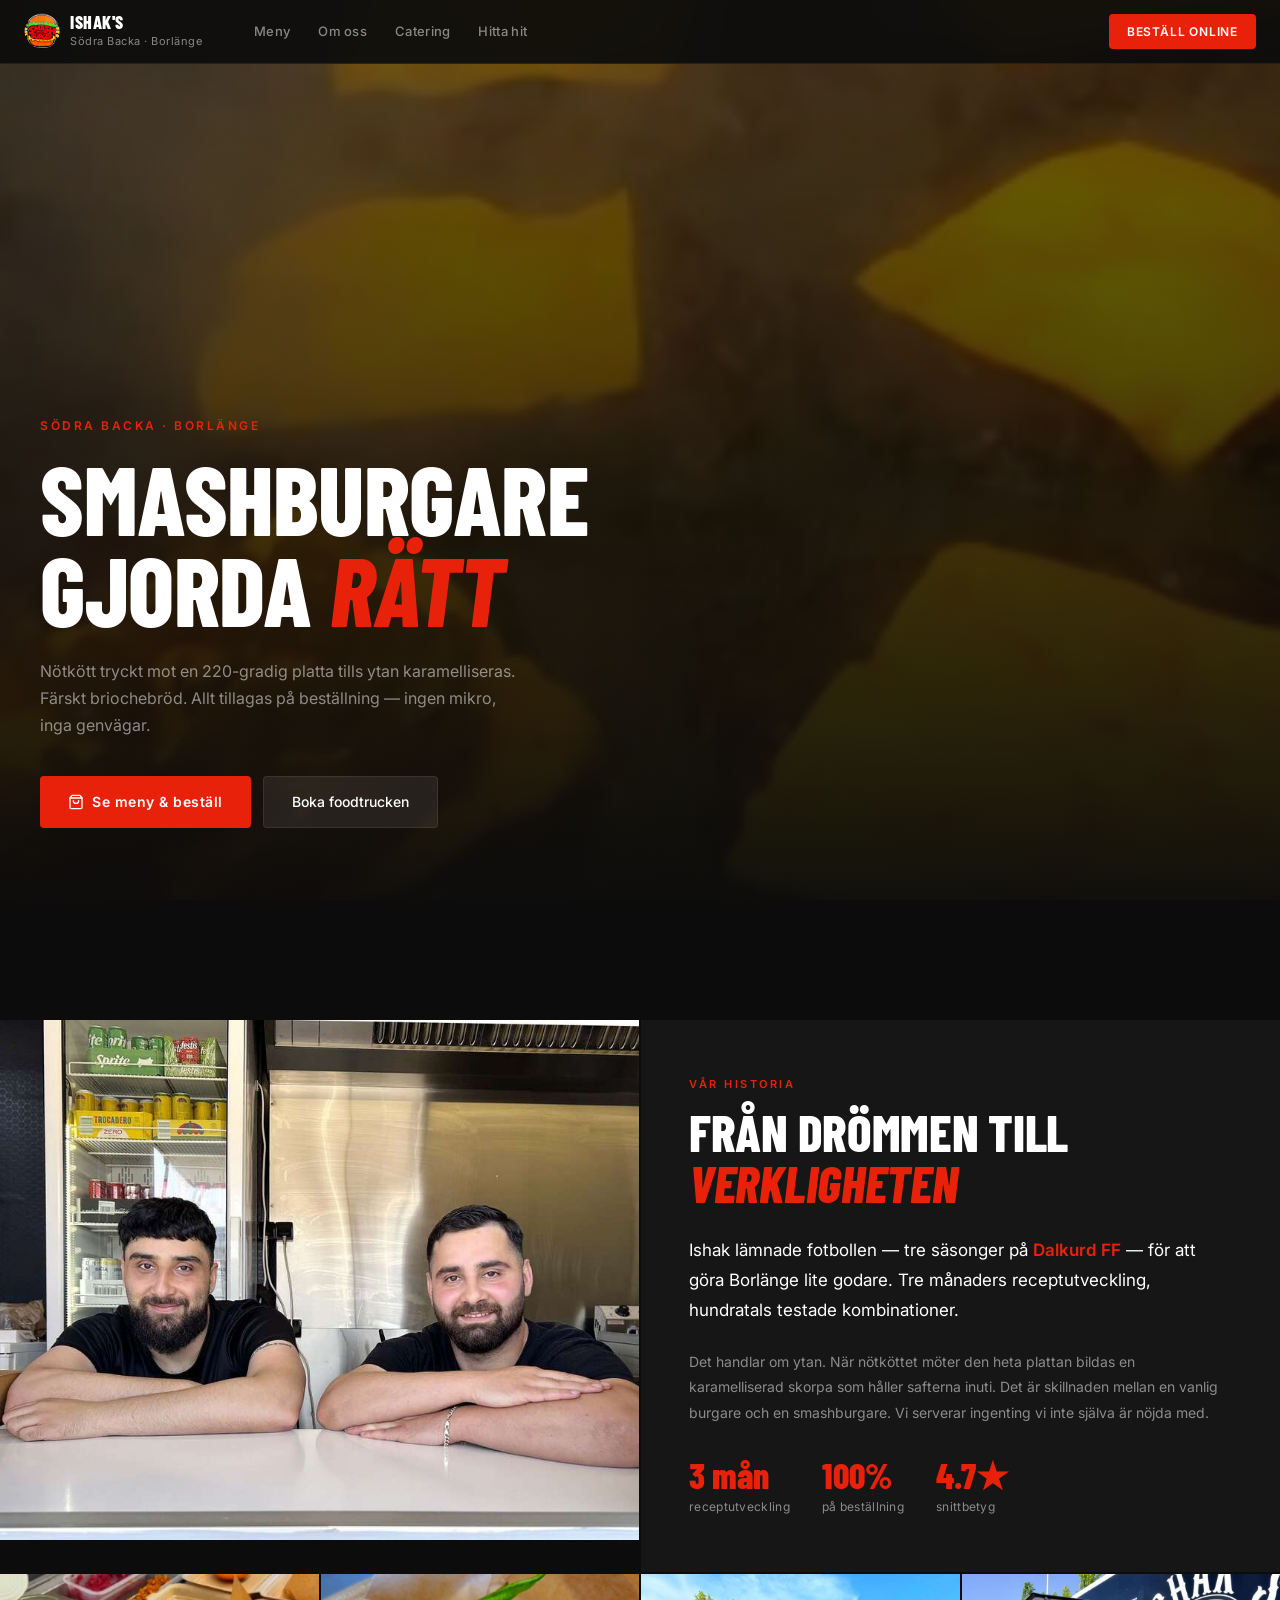
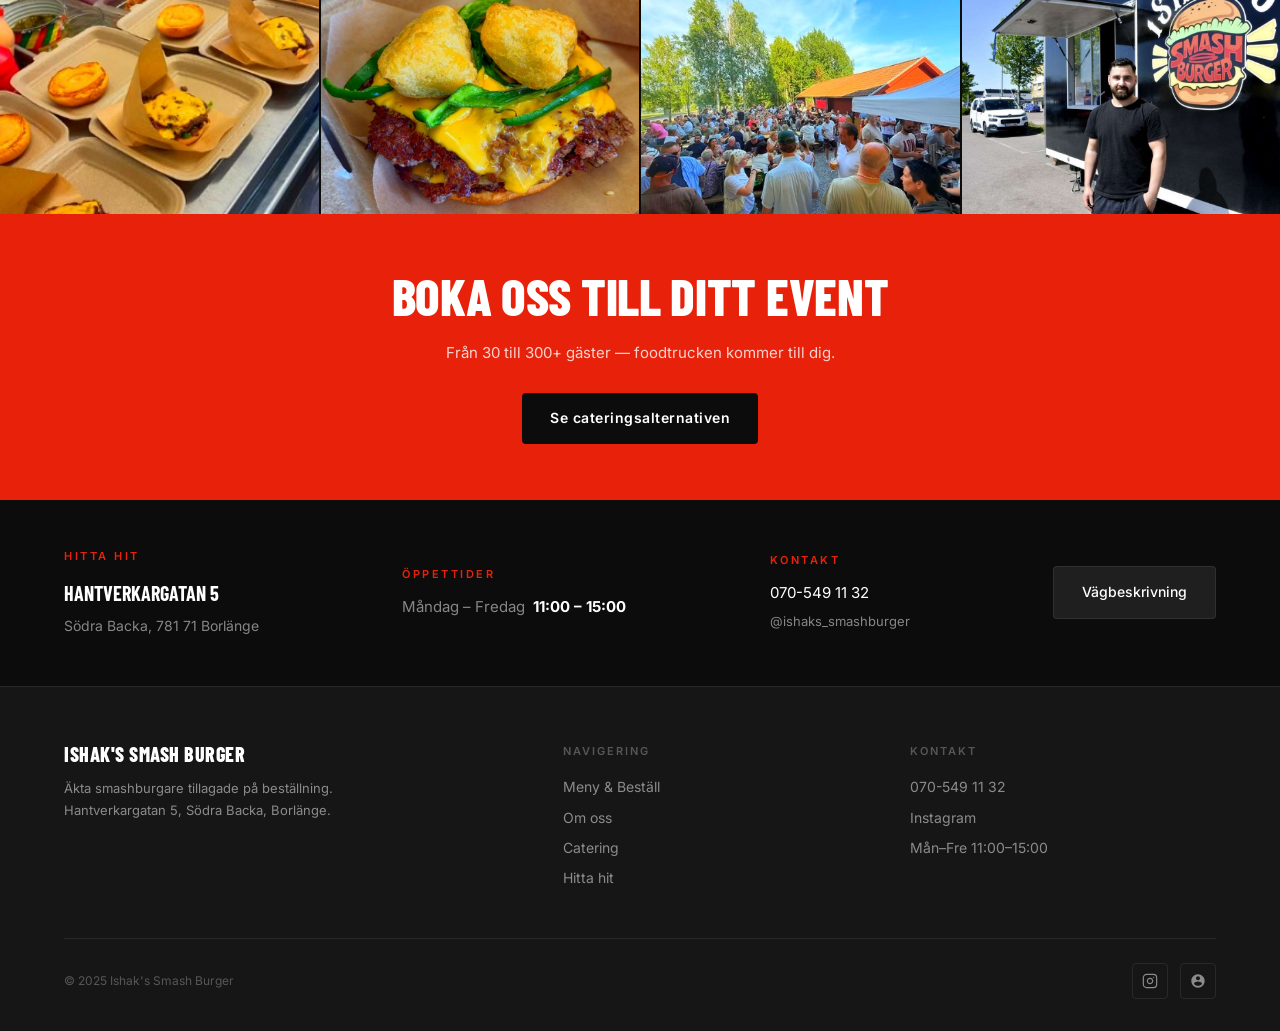
==== commit b87070e1: "Complete multi-page dark redesign matching Venedig Kolgrill standard" ====
--- a/index.html
+++ b/index.html
@@ -3,376 +3,201 @@
 <head>
   <meta charset="UTF-8" />
   <meta name="viewport" content="width=device-width, initial-scale=1.0" />
-  <title>Ishak's Smash Burger — Södra Backa, Borlänge | Beställ online</title>
-  <meta name="description" content="Äkta smashburgare på svenskt kött och nyrostat briochebröd vid Hantverkargatan 5, Södra Backa i Borlänge. Beställ för avhämtning eller boka foodtrucken till ert event." />
+  <title>Ishak's Smash Burger — Södra Backa, Borlänge</title>
+  <meta name="description" content="Äkta smashburgare på svenskt kött och nyrostat briochebröd. Hantverkargatan 5, Södra Backa, Borlänge. Beställ för avhämtning eller boka foodtrucken till ditt event." />
   <meta property="og:type" content="website" />
   <meta property="og:site_name" content="Ishak's Smash Burger" />
   <meta property="og:title" content="Ishak's Smash Burger — Södra Backa, Borlänge" />
-  <meta property="og:description" content="Äkta smashburgare på svenskt kött och färskt briochebröd vid Hantverkargatan 5. Beställ lunchen direkt för avhämtning utan kö." />
+  <meta property="og:description" content="Äkta smashburgare på 100% nötkött, karamelliserad yta, färskt briochebröd. Öppet mån–fre 11–15." />
   <meta property="og:url" content="https://tal3at10.github.io/ishaks-smashburger/" />
   <meta property="og:image" content="https://tal3at10.github.io/ishaks-smashburger/assets/images/smash-burger-1-real.jpg" />
-  <meta property="og:image:width" content="1200" />
-  <meta property="og:image:height" content="800" />
   <meta name="twitter:card" content="summary_large_image" />
-  <meta name="theme-color" content="#141210" />
+  <meta name="theme-color" content="#0C0C0C" />
   <link rel="icon" type="image/png" href="assets/images/logo.png" />
   <link rel="preconnect" href="https://fonts.googleapis.com" />
   <link rel="preconnect" href="https://fonts.gstatic.com" crossorigin />
-  <link href="https://fonts.googleapis.com/css2?family=Barlow+Condensed:wght@600;700;800&family=Plus+Jakarta+Sans:wght@400;500;600;700&display=swap" rel="stylesheet" />
+  <link href="https://fonts.googleapis.com/css2?family=Barlow+Condensed:ital,wght@0,600;0,700;0,800;1,700&family=Inter:wght@400;500;600&display=swap" rel="stylesheet" />
   <link rel="stylesheet" href="styles.css" />
 </head>
 <body>
 
-  <!-- Top Navigation -->
-  <header class="site-header" id="top">
-    <div class="container header-inner">
-      <a href="#top" class="brand-lockup" aria-label="Ishak's Smash Burger">
-        <img src="assets/images/logo.png" alt="Ishak's Smash Burger" class="brand-logo" width="40" height="40" />
-        <div class="brand-text">
-          <span class="brand-title">ISHAK'S SMASH BURGER</span>
-          <span class="brand-sub">Södra Backa · Borlänge</span>
-        </div>
-      </a>
-
-      <nav class="main-nav" aria-label="Huvudmeny">
-        <a href="#meny">Meny &amp; Beställ</a>
-        <a href="#om-oss">Om oss</a>
-        <a href="#catering">Event &amp; Catering</a>
-        <a href="#hitta-hit">Hitta hit</a>
-      </nav>
-
-      <div class="header-actions">
-        <a href="tel:+46705491132" class="header-phone" aria-label="Ring 070-549 11 32">
-          <svg class="ico" viewBox="0 0 24 24" fill="none" stroke="currentColor" stroke-width="1.8" stroke-linecap="round" stroke-linejoin="round"><path d="M22 16.92v3a2 2 0 0 1-2.18 2 19.79 19.79 0 0 1-8.63-3.07 19.5 19.5 0 0 1-6-6 19.79 19.79 0 0 1-3.07-8.67A2 2 0 0 1 4.11 2h3a2 2 0 0 1 2 1.72 12.84 12.84 0 0 0 .7 2.81 2 2 0 0 1-.45 2.11L8.09 9.91a16 16 0 0 0 6 6l1.27-1.27a2 2 0 0 1 2.11-.45 12.84 12.84 0 0 0 2.81.7A2 2 0 0 1 22 16.92z"/></svg>
-          <span>070-549 11 32</span>
-        </a>
-        <button type="button" id="headerCartBtn" class="header-cart-btn">
-          <svg class="ico" viewBox="0 0 24 24" fill="none" stroke="currentColor" stroke-width="1.8" stroke-linecap="round" stroke-linejoin="round"><path d="M6 2L3 6v14a2 2 0 0 0 2 2h14a2 2 0 0 0 2-2V6l-3-4z"/><line x1="3" y1="6" x2="21" y2="6"/><path d="M16 10a4 4 0 0 1-8 0"/></svg>
-          <span id="headerCartText">Varukorg</span>
-        </button>
-      </div>
-    </div>
-  </header>
-
-  <!-- Hero Section -->
-  <section class="hero" aria-label="Presentation">
-    <div class="hero-media">
-      <img src="assets/images/foodtruck-exterior.jpg" alt="Ishak framför Ishak's Smash Burger foodtruck vid Södra Backa i Borlänge" class="hero-bg-img" />
+  <nav class="site-nav" id="siteNav">
+    <a href="index.html" class="nav-brand" aria-label="Ishak's Smash Burger startsida">
+      <img src="assets/images/logo.png" alt="" />
+      <div>
+        <div class="nav-brand-name">ISHAK'S</div>
+        <div class="nav-brand-city">Södra Backa · Borlänge</div>
+      </div>
+    </a>
+    <div class="nav-links" id="navLinks">
+      <a href="menu.html">Meny</a>
+      <a href="om-oss.html">Om oss</a>
+      <a href="catering.html">Catering</a>
+      <a href="hitta-hit.html">Hitta hit</a>
+    </div>
+    <div class="nav-actions">
+      <a href="menu.html" class="btn-order-nav">Beställ online</a>
+      <button class="nav-hamburger" id="hamburger" aria-label="Meny" aria-expanded="false">
+        <span></span><span></span><span></span>
+      </button>
+    </div>
+  </nav>
+
+  <main>
+
+    <!-- HERO -->
+    <section class="hero">
+      <img
+        src="assets/images/grill-smash.jpg"
+        alt="Smashburger tillagas på grillen"
+        class="hero-bg"
+        fetchpriority="high"
+      />
       <div class="hero-overlay"></div>
-    </div>
-
-    <div class="container hero-content">
-      <div class="hero-grid">
-        <div class="hero-copy">
-          <div class="hero-meta-strip">
-            <span class="meta-chip live-status-chip" id="heroLiveStatus">
-              <span class="live-dot"></span>
-              <span id="heroLiveStatusText">Mån–Fre 11:00–15:00</span>
-            </span>
-            <span class="meta-chip rating-chip">
-              <svg class="ico-sm" viewBox="0 0 24 24" fill="currentColor"><path d="M12 2l3.09 6.26L22 9.27l-5 4.87 1.18 6.88L12 17.77l-6.18 3.25L7 14.14 2 9.27l6.91-1.01L12 2z"/></svg>
-              4,7 i Borlänge
-            </span>
-            <span class="meta-chip">
-              <svg class="ico-sm" viewBox="0 0 24 24" fill="none" stroke="currentColor" stroke-width="2"><path d="M21 10c0 7-9 13-9 13s-9-6-9-13a9 9 0 0 1 18 0z"/><circle cx="12" cy="10" r="3"/></svg>
-              Hantverkargatan 5
-            </span>
-          </div>
-
-          <h1 class="hero-title">ÄKTA SMASHBURGARE VID SÖDRA BACKA</h1>
-          <p class="hero-lead">
-            Hårt pressad för en krispig, karamelliserad yta i rostat briochebröd. Beställ lunchen direkt här och hämta varm vid luckan utan kö – alltid med pommes och dryck.
+      <div class="hero-content">
+        <p class="hero-eyebrow">Södra Backa · Borlänge</p>
+        <h1 class="hero-title">Smashburgare<br>gjorda <em>rätt</em></h1>
+        <p class="hero-desc">
+          Nötkött tryckt mot en 220-gradig platta tills ytan karamelliseras.
+          Färskt briochebröd. Allt tillagas på beställning — ingen mikro, inga genvägar.
+        </p>
+        <div class="hero-actions">
+          <a href="menu.html" class="btn-primary">
+            <svg viewBox="0 0 24 24" fill="none" stroke="currentColor" stroke-width="2" stroke-linecap="round" stroke-linejoin="round" width="16" height="16"><path d="M6 2L3 6v14a2 2 0 002 2h14a2 2 0 002-2V6l-3-4z"/><line x1="3" y1="6" x2="21" y2="6"/><path d="M16 10a4 4 0 01-8 0"/></svg>
+            Se meny &amp; beställ
+          </a>
+          <a href="catering.html" class="btn-ghost">Boka foodtrucken</a>
+        </div>
+      </div>
+    </section>
+
+    <!-- ABOUT SPLIT -->
+    <section class="section" style="padding-bottom: 0;">
+      <div class="about-grid">
+        <div class="about-photo-col">
+          <img src="assets/images/chefs-truck.jpg" alt="Ishak och Mustafa i foodtrucken" />
+        </div>
+        <div class="about-text-col">
+          <p class="section-label">Vår historia</p>
+          <h2 class="section-title" style="margin-bottom: 28px;">Från drömmen till<br><em>verkligheten</em></h2>
+          <p class="about-lead">
+            Ishak lämnade fotbollen — tre säsonger på <strong>Dalkurd FF</strong> — för att göra
+            Borlänge lite godare. Tre månaders receptutveckling, hundratals testade kombinationer.
           </p>
-
-          <div class="hero-cta-row">
-            <a href="#meny" class="btn-primary">Se meny &amp; beställ</a>
-            <a href="#catering" class="btn-outline-light">Boka till företag &amp; event</a>
-          </div>
-        </div>
-
-        <div class="hero-feature-card">
-          <img src="assets/images/smash-burger-1-real.jpg" alt="Smash Burger 1 med chili cheese och jalapeños" class="hero-feature-img" />
-          <div class="hero-feature-cap">
-            <span class="cap-label">Nummer 1 på menyn</span>
-            <span class="cap-name">Smash Burger 1 · 150 kr</span>
-          </div>
-        </div>
-      </div>
-    </div>
-  </section>
-
-  <!-- Ordering Section (Wolt + SnabbFood experience) -->
-  <section id="meny" class="ordering-section">
-    <div class="fulfillment-bar">
-      <div class="container fulfillment-inner">
-        <div class="fulfillment-tabs" role="tablist" aria-label="Leveranssätt">
-          <button type="button" class="ftab active" data-ful="pickup" role="tab" aria-selected="true">
-            <span class="ftab-title">Avhämtning vid vagnen</span>
-            <span class="ftab-sub">Klar om ca 15 min · 0 kr avgift</span>
-          </button>
-          <button type="button" class="ftab" data-ful="delivery" role="tab" aria-selected="false">
-            <span class="ftab-title">Företagsleverans</span>
-            <span class="ftab-sub">Minst 5 menyer · Utkörning till kontor/bygge</span>
-          </button>
-        </div>
-
-        <div class="fulfillment-note">
-          <span class="status-dot"></span>
-          <span>Pommes &amp; 33 cl dryck ingår i menyerna · Glutenfritt briochebröd finns som tillval</span>
-        </div>
-      </div>
-    </div>
-
-    <div class="container store-layout">
-      <!-- Menu Column -->
-      <div class="menu-column">
-        <div class="menu-toolbar">
-          <div id="catNav" class="cat-pills" role="navigation" aria-label="Menykategorier"></div>
-          <div class="search-field">
-            <svg class="search-ico" viewBox="0 0 24 24" fill="none" stroke="currentColor" stroke-width="2"><circle cx="11" cy="11" r="8"/><line x1="21" y1="21" x2="16.65" y2="16.65"/></svg>
-            <input type="search" id="menuSearch" placeholder="Sök burgare, dipp eller dryck…" aria-label="Sök i menyn" />
-          </div>
-        </div>
-
-        <div id="menuSections"></div>
-      </div>
-
-      <!-- Sticky Desktop Cart Sidebar -->
-      <aside class="cart-sidebar" id="cartSidebar" aria-label="Din beställning">
-        <div class="cart-card" id="cartCard"></div>
-      </aside>
-    </div>
-  </section>
-
-  <!-- Brand Story Section (venedigkolgrill.se style) -->
-  <section id="om-oss" class="story-section">
-    <div class="container story-grid">
-      <div class="story-media-mosaic">
-        <div class="mosaic-main">
-          <img src="assets/images/chefs-truck.jpg" alt="Mustafa och Ishak Abika inne i foodtrucken vid Södra Backa" />
-        </div>
-        <div class="mosaic-sub-row">
-          <img src="assets/images/grill-smash.jpg" alt="Smashburgare som steks med cheddar och karamelliserad lök på stålhäll" />
-          <img src="assets/images/boxes-prep.jpg" alt="Nygjorda smashburgare klara i bruna takeaway-lådor" />
-        </div>
-      </div>
-
-      <div class="story-copy">
-        <span class="section-eyebrow">VÅR HISTORIA · BORLÄNGE</span>
-        <h2 class="section-heading">Bröderna bakom luckan på Södra Backa</h2>
-        <p class="story-p">
-          Bakom Ishak's Smash Burger står bröderna <strong>Ishak</strong> och <strong>Mustafa Abika</strong>. Efter månader av recepttestning och studiebesök för att hitta den exakta tekniken öppnade vagnen på Hantverkargatan 5 – med ett enda fokus: den perfekta smashburgaren.
-        </p>
-        <p class="story-p">
-          Hemligheten sitter i den krispiga, karamelliserade stekytan på hett stål, smält cheddar, nyrostat briochebröd och våra egna såser. Varje burgare pressas och byggs på beställning – precis framför dig i vagnen.
-        </p>
-
-        <div class="story-facts">
-          <div class="fact-item">
-            <span class="fact-val">3 månader</span>
-            <span class="fact-lbl">Receptutveckling innan start</span>
-          </div>
-          <div class="fact-item">
-            <span class="fact-val">100 %</span>
-            <span class="fact-lbl">Tillagad på beställning</span>
-          </div>
-          <div class="fact-item">
-            <span class="fact-val">4,7 / 5</span>
-            <span class="fact-lbl">Snittbetyg från gäster i stan</span>
-          </div>
-        </div>
-      </div>
-    </div>
-  </section>
-
-  <!-- Corporate Events & Catering Section -->
-  <section id="catering" class="catering-section">
-    <div class="container catering-grid">
-      <div class="catering-info">
-        <span class="section-eyebrow">FÖRETAGSEVENT &amp; HELGBOKNING</span>
-        <h2 class="section-heading">Vi rullar ut foodtrucken till ert event</h2>
-        <p class="story-p">
-          Planerar ni företagsfest, kickoff, invigning eller sommarfest i Borlänge med omnejd? På helgerna och utanför lunchtid kan ni boka hela vagnen på plats – precis som på sommarevents med hundratals nöjda gäster.
-        </p>
-        <ul class="catering-list">
-          <li>Skräddarsydd smashburgarmeny för 30–300+ gäster</li>
-          <li>Snabb servering direkt från luckan utan disk och krångel</li>
-          <li>Möjlighet till vegetariska alternativ, nuggets &amp; chili cheese</li>
-        </ul>
-
-        <div class="catering-visual-strip">
-          <img src="assets/images/event-5mans.jpg" alt="Ishak's Smash Burger serverar på stort sommarevent i Borlänge" />
-        </div>
-      </div>
-
-      <div class="catering-form-card">
-        <h3>Skicka en bokningsförfrågan</h3>
-        <p class="form-sub">Svar direkt på WhatsApp eller telefon med offert inom 24 timmar.</p>
-        <form id="cateringForm" class="catering-form">
-          <div class="form-row-2">
-            <div class="f-group">
-              <label for="catCompany">Företag / Namn</label>
-              <input type="text" id="catCompany" required placeholder="T.ex. Dalarna Bygg AB" />
+          <p class="about-body">
+            Det handlar om ytan. När nötköttet möter den heta plattan bildas en karamelliserad
+            skorpa som håller safterna inuti. Det är skillnaden mellan en vanlig burgare och en smashburgare.
+            Vi serverar ingenting vi inte själva är nöjda med.
+          </p>
+          <div class="stats-row">
+            <div class="stat-item">
+              <div class="stat-num">3 mån</div>
+              <div class="stat-label">receptutveckling</div>
             </div>
-            <div class="f-group">
-              <label for="catGuests">Antal gäster</label>
-              <select id="catGuests">
-                <option value="25–50 personer">25–50 personer</option>
-                <option value="50–100 personer" selected>50–100 personer</option>
-                <option value="100–200 personer">100–200 personer</option>
-                <option value="200+ personer">200+ personer</option>
-              </select>
+            <div class="stat-item">
+              <div class="stat-num">100%</div>
+              <div class="stat-label">på beställning</div>
             </div>
-          </div>
-          <div class="form-row-2">
-            <div class="f-group">
-              <label for="catDate">Önskat datum</label>
-              <input type="date" id="catDate" />
+            <div class="stat-item">
+              <div class="stat-num">4.7★</div>
+              <div class="stat-label">snittbetyg</div>
             </div>
-            <div class="f-group">
-              <label for="catPhone">Ert telefonnummer</label>
-              <input type="tel" id="catPhone" required placeholder="070-XXX XX XX" />
-            </div>
-          </div>
-          <div class="f-group">
-            <label for="catNotes">Plats &amp; önskemål</label>
-            <textarea id="catNotes" rows="3" placeholder="Var ska vagnen stå och ungefärlig tid?"></textarea>
-          </div>
-          <button type="submit" class="btn-primary full-width">Skicka förfrågan via WhatsApp</button>
-          <p id="cateringFeedback" class="form-feedback" aria-live="polite"></p>
-        </form>
-      </div>
-    </div>
-  </section>
-
-  <!-- Location & Opening Hours Section -->
-  <section id="hitta-hit" class="location-section">
-    <div class="container location-grid">
-      <div class="location-card">
-        <span class="section-eyebrow">BESÖK OSS</span>
-        <h2 class="section-heading">Hitta till vagnen &amp; öppettider</h2>
-
-        <div class="hours-table">
-          <div class="hours-row">
-            <span>Måndag – Fredag</span>
-            <strong>11:00 – 15:00</strong>
-          </div>
-          <div class="hours-row">
-            <span>Lördag</span>
-            <strong>Varierande (se Instagram)</strong>
-          </div>
-          <div class="hours-row">
-            <span>Söndag</span>
-            <strong>Stängt / Eventbokningar</strong>
-          </div>
-        </div>
-
-        <div class="contact-details">
-          <div class="contact-line">
-            <svg class="ico" viewBox="0 0 24 24" fill="none" stroke="currentColor" stroke-width="1.8"><path d="M21 10c0 7-9 13-9 13s-9-6-9-13a9 9 0 0 1 18 0z"/><circle cx="12" cy="10" r="3"/></svg>
-            <div>
-              <strong>Hantverkargatan 5, 781 71 Borlänge</strong>
-              <span>Södra Backa (fri parkering direkt vid vagnen)</span>
-            </div>
-          </div>
-          <div class="contact-line">
-            <svg class="ico" viewBox="0 0 24 24" fill="none" stroke="currentColor" stroke-width="1.8"><path d="M22 16.92v3a2 2 0 0 1-2.18 2 19.79 19.79 0 0 1-8.63-3.07 19.5 19.5 0 0 1-6-6 19.79 19.79 0 0 1-3.07-8.67A2 2 0 0 1 4.11 2h3a2 2 0 0 1 2 1.72 12.84 12.84 0 0 0 .7 2.81 2 2 0 0 1-.45 2.11L8.09 9.91a16 16 0 0 0 6 6l1.27-1.27a2 2 0 0 1 2.11-.45 12.84 12.84 0 0 0 2.81.7A2 2 0 0 1 22 16.92z"/></svg>
-            <div>
-              <a href="tel:+46705491132"><strong>070-549 11 32</strong></a>
-              <span>Samtal &amp; WhatsApp för snabba frågor</span>
-            </div>
-          </div>
-          <div class="contact-line">
-            <svg class="ico" viewBox="0 0 24 24" fill="none" stroke="currentColor" stroke-width="1.8"><rect x="2" y="2" width="20" height="20" rx="5" ry="5"/><path d="M16 11.37A4 4 0 1 1 12.63 8 4 4 0 0 1 16 11.37z"/><line x1="17.5" y1="6.5" x2="17.51" y2="6.5"/></svg>
-            <div>
-              <a href="https://www.instagram.com/ishaks_smashburger/" target="_blank" rel="noopener"><strong>@ishaks_smashburger</strong></a>
-              <span>Följ oss för lördagstider och nyheter</span>
-            </div>
-          </div>
-        </div>
-
-        <div class="location-btns">
-          <a href="https://www.google.com/maps/search/?api=1&query=60.4755557,15.4333406" target="_blank" rel="noopener" class="btn-primary">Öppna vägbeskrivning</a>
-          <a href="https://www.instagram.com/ishaks_smashburger/" target="_blank" rel="noopener" class="btn-secondary">Instagram</a>
-        </div>
-      </div>
-
-      <div class="location-media">
-        <div class="flag-photo-wrap">
-          <img src="assets/images/street-flag.jpg" alt="Beachflagga vid Södra Backa Hantverkargatan 5" />
-        </div>
-        <div class="map-frame-wrap">
-          <iframe
-            title="Karta till Hantverkargatan 5, Borlänge"
-            src="https://maps.google.com/maps?q=Hantverkargatan%205,%20781%2071%20Borl%C3%A4nge,%20Sweden&t=&z=15&ie=UTF8&iwloc=&output=embed"
-            loading="lazy"
-            referrerpolicy="no-referrer-when-downgrade">
-          </iframe>
-        </div>
-      </div>
-    </div>
-  </section>
-
-  <!-- Mobile Sticky Bottom Cart Bar -->
-  <div id="mobileCartBar" class="mobile-cart-bar" hidden>
-    <div class="mcb-info">
-      <span id="mobileCartCount" class="mcb-count">0 varor</span>
-      <strong id="mobileCartTotal" class="mcb-total tabular">0 kr</strong>
-    </div>
-    <button type="button" id="mobileCartBtn" class="btn-primary">Gå till kassan</button>
-  </div>
-
-  <!-- Product Customization Modal (Wolt / SnabbFood style) -->
-  <div id="productModal" class="modal-backdrop" role="dialog" aria-modal="true" aria-labelledby="pmTitle" hidden>
-    <div class="modal-dialog product-dialog">
-      <button type="button" class="modal-close" id="pmClose" aria-label="Stäng">×</button>
-      <div id="pmBody"></div>
-    </div>
-  </div>
-
-  <!-- Checkout & Kitchen Display Modal -->
-  <div id="checkoutModal" class="modal-backdrop" role="dialog" aria-modal="true" aria-labelledby="cmTitle" hidden>
-    <div class="modal-dialog checkout-dialog">
-      <div class="cm-header">
-        <div>
-          <h2 id="cmTitle">Orderbekräftelse &amp; köksskärm</h2>
-          <p>Live-vy över hur ordern landar direkt hos er utan app-provision</p>
-        </div>
-        <button type="button" class="modal-close static" id="cmClose" aria-label="Stäng">×</button>
-      </div>
-      <div id="cmBody"></div>
-    </div>
-  </div>
-
-  <!-- Discreet Owner Savings Modal -->
-  <div id="ownerModal" class="modal-backdrop" role="dialog" aria-modal="true" aria-labelledby="omTitle" hidden>
-    <div class="modal-dialog owner-dialog">
-      <div class="cm-header">
-        <div>
-          <h2 id="omTitle">För ägaren: Besparing vs tredjepartsappar</h2>
-          <p>Räkna ut vad 0 % provision betyder för Ishak's Smash Burger varje månad</p>
-        </div>
-        <button type="button" class="modal-close static" id="omClose" aria-label="Stäng">×</button>
-      </div>
-      <div id="omBody" class="om-body"></div>
-    </div>
-  </div>
-
-  <!-- Footer -->
+          </div>
+        </div>
+      </div>
+    </section>
+
+    <!-- PHOTO STRIP -->
+    <div class="photo-strip" style="margin-top: 2px;">
+      <div class="photo-strip-item">
+        <img src="assets/images/boxes-prep.jpg" alt="Burgerlådor klara att serveras" loading="lazy" />
+      </div>
+      <div class="photo-strip-item">
+        <img src="assets/images/smash-burger-1-real.jpg" alt="Smash Burger 1" loading="lazy" />
+      </div>
+      <div class="photo-strip-item">
+        <img src="assets/images/event-5mans.jpg" alt="Event på 5mans Bryggeri" loading="lazy" />
+      </div>
+      <div class="photo-strip-item">
+        <img src="assets/images/foodtruck-exterior.jpg" alt="Foodtrucken vid Hantverkargatan" loading="lazy" />
+      </div>
+    </div>
+
+    <!-- CTA BAND -->
+    <div class="cta-band">
+      <h2 class="section-title">Boka oss till ditt event</h2>
+      <p>Från 30 till 300+ gäster — foodtrucken kommer till dig.</p>
+      <a href="catering.html" class="btn-dark">Se caterings&shy;alternativen</a>
+    </div>
+
+    <!-- LOCATION STRIP -->
+    <section class="section-sm">
+      <div class="container">
+        <div style="display:flex; gap: 48px; flex-wrap: wrap; align-items: center; justify-content: space-between;">
+          <div>
+            <p class="section-label">Hitta hit</p>
+            <p style="font-size: 20px; font-family: var(--font-display); font-weight: 700; text-transform: uppercase; margin-bottom: 6px;">Hantverkargatan 5</p>
+            <p style="color: var(--ink-muted); font-size: 14px;">Södra Backa, 781 71 Borlänge</p>
+          </div>
+          <div>
+            <p class="section-label">Öppettider</p>
+            <p style="font-size: 15px; color: var(--ink-muted);">Måndag – Fredag&nbsp;&nbsp;<strong style="color: var(--ink);">11:00 – 15:00</strong></p>
+          </div>
+          <div>
+            <p class="section-label">Kontakt</p>
+            <a href="tel:+46705491132" style="font-size: 15px; color: var(--ink); display: block; margin-bottom: 4px;">070-549 11 32</a>
+            <a href="https://www.instagram.com/ishaks_smashburger/" target="_blank" rel="noopener" style="font-size: 13px; color: var(--ink-muted);">@ishaks_smashburger</a>
+          </div>
+          <a href="hitta-hit.html" class="btn-ghost" style="flex-shrink: 0;">Vägbeskrivning</a>
+        </div>
+      </div>
+    </section>
+
+  </main>
+
   <footer class="site-footer">
-    <div class="container footer-inner">
-      <div class="footer-left">
-        <strong>Ishak's Smash Burger</strong>
-        <span>Hantverkargatan 5, Södra Backa · 781 71 Borlänge · 070-549 11 32</span>
-      </div>
-      <div class="footer-right">
-        <span>Allergi? Fråga oss innan beställning.</span>
-        <button type="button" id="openOwnerModalBtn" class="owner-link">Ägarvy: Räkna besparing</button>
+    <div class="container">
+      <div class="footer-grid">
+        <div class="footer-brand">
+          <div class="nav-brand-name" style="font-family: var(--font-display); font-weight: 800; font-size: 20px;">ISHAK'S SMASH BURGER</div>
+          <p>Äkta smashburgare tillagade på beställning.<br>Hantverkargatan 5, Södra Backa, Borlänge.</p>
+        </div>
+        <div class="footer-col">
+          <h4>Navigering</h4>
+          <a href="menu.html">Meny &amp; Beställ</a>
+          <a href="om-oss.html">Om oss</a>
+          <a href="catering.html">Catering</a>
+          <a href="hitta-hit.html">Hitta hit</a>
+        </div>
+        <div class="footer-col">
+          <h4>Kontakt</h4>
+          <a href="tel:+46705491132">070-549 11 32</a>
+          <a href="https://www.instagram.com/ishaks_smashburger/" target="_blank" rel="noopener">Instagram</a>
+          <p>Mån–Fre 11:00–15:00</p>
+        </div>
+      </div>
+      <div class="footer-bottom">
+        <p>&copy; 2025 Ishak's Smash Burger</p>
+        <div class="footer-social">
+          <a href="https://www.instagram.com/ishaks_smashburger/" target="_blank" rel="noopener" aria-label="Instagram">
+            <svg viewBox="0 0 24 24" fill="none" stroke="currentColor" stroke-width="1.8" stroke-linecap="round" stroke-linejoin="round"><rect x="2" y="2" width="20" height="20" rx="5" ry="5"/><path d="M16 11.37A4 4 0 1112.63 8 4 4 0 0116 11.37z"/><line x1="17.5" y1="6.5" x2="17.51" y2="6.5"/></svg>
+          </a>
+          <a href="https://www.foodora.se/en/restaurant/wka5/ishaks-smashburger" target="_blank" rel="noopener" aria-label="Foodora">
+            <svg viewBox="0 0 24 24" fill="currentColor" width="16" height="16"><path d="M12 2C6.48 2 2 6.48 2 12s4.48 10 10 10 10-4.48 10-10S17.52 2 12 2zm0 3c1.66 0 3 1.34 3 3s-1.34 3-3 3-3-1.34-3-3 1.34-3 3-3zm0 14.2c-2.5 0-4.71-1.28-6-3.22.03-1.99 4-3.08 6-3.08 1.99 0 5.97 1.09 6 3.08-1.29 1.94-3.5 3.22-6 3.22z"/></svg>
+          </a>
+        </div>
       </div>
     </div>
   </footer>
 
-  <script src="menu.js"></script>
-  <script src="app.js"></script>
+  <script>
+    const hamburger = document.getElementById('hamburger');
+    const navLinks = document.getElementById('navLinks');
+    hamburger.addEventListener('click', () => {
+      const open = navLinks.classList.toggle('open');
+      hamburger.setAttribute('aria-expanded', open);
+    });
+  </script>
+
 </body>
 </html>
--- a/styles.css
+++ b/styles.css
@@ -1,1982 +1,1239 @@
-*, *::before, *::after {
-  box-sizing: border-box;
-  margin: 0;
-  padding: 0;
-}
+@import url('https://fonts.googleapis.com/css2?family=Barlow+Condensed:ital,wght@0,600;0,700;0,800;1,700&family=Inter:wght@400;500;600&display=swap');
+
+*, *::before, *::after { box-sizing: border-box; margin: 0; padding: 0; }
 
 :root {
-  --bg: #FAF8F5;
-  --surface: #FFFFFF;
-  --surface-alt: #F4F1EB;
-  --dark: #121212;
-  --dark-card: #1C1C1E;
-  --ink: #141414;
-  --ink-muted: #57534E;
-  --ink-subtle: #78716C;
-  --border: #E7E3DC;
-  --border-strong: #D6D0C6;
-  --accent: #C4241B;
-  --accent-hover: #A51D15;
-  --accent-soft: #FDF2F1;
-  --radius: 10px;
-  --radius-sm: 7px;
-  --font-display: 'Barlow Condensed', system-ui, sans-serif;
-  --font-sans: 'Plus Jakarta Sans', system-ui, -apple-system, sans-serif;
-  --shadow-sm: 0 1px 3px rgba(20, 20, 20, 0.06);
-  --shadow-md: 0 8px 24px rgba(20, 20, 20, 0.08);
-  --shadow-lg: 0 24px 60px rgba(0, 0, 0, 0.25);
-  --nav-h: 66px;
-}
-
-[hidden] {
-  display: none !important;
-}
-
-html {
-  scroll-behavior: smooth;
-}
-
+  --bg: #0C0C0C;
+  --surface: #161616;
+  --surface-2: #1E1E1E;
+  --border: rgba(255,255,255,0.08);
+  --ink: #FFFFFF;
+  --ink-muted: rgba(255,255,255,0.5);
+  --ink-dim: rgba(255,255,255,0.28);
+  --red: #E8220A;
+  --red-hover: #C41A07;
+  --font-display: 'Barlow Condensed', sans-serif;
+  --font-body: 'Inter', system-ui, sans-serif;
+  --nav-h: 64px;
+  --cart-w: 320px;
+  --radius: 4px;
+}
+
+html { scroll-behavior: smooth; }
 body {
-  font-family: var(--font-sans);
+  background: var(--bg);
+  color: var(--ink);
+  font-family: var(--font-body);
   font-size: 15px;
-  line-height: 1.55;
-  color: var(--ink);
-  background: var(--bg);
+  line-height: 1.6;
   -webkit-font-smoothing: antialiased;
 }
 
-img {
-  display: block;
-  max-width: 100%;
-}
-
-a {
-  color: inherit;
-  text-decoration: none;
-}
-
-button {
-  font-family: inherit;
-  cursor: pointer;
-  border: none;
-  background: none;
-  color: inherit;
-}
-
-input, select, textarea {
-  font-family: inherit;
-  color: var(--ink);
-}
-
-.tabular {
-  font-variant-numeric: tabular-nums;
-}
-
-.container {
-  max-width: 1240px;
-  margin: 0 auto;
-  padding: 0 22px;
-}
-
-.ico {
-  width: 17px;
-  height: 17px;
-  flex-shrink: 0;
-}
-
-.ico-sm {
-  width: 14px;
-  height: 14px;
-  flex-shrink: 0;
-}
-
-/* Header */
-.site-header {
-  position: sticky;
-  top: 0;
-  z-index: 120;
+img { display: block; max-width: 100%; }
+a { text-decoration: none; color: inherit; }
+button { cursor: pointer; border: none; background: none; font: inherit; }
+
+/* ─── NAV ─── */
+.site-nav {
+  position: fixed;
+  top: 0; left: 0; right: 0;
   height: var(--nav-h);
-  background: rgba(18, 18, 18, 0.96);
+  background: rgba(12,12,12,0.92);
   backdrop-filter: blur(12px);
   -webkit-backdrop-filter: blur(12px);
-  border-bottom: 1px solid rgba(255, 255, 255, 0.08);
-  color: #FFFFFF;
-}
-
-.header-inner {
+  border-bottom: 1px solid var(--border);
+  z-index: 900;
+  display: flex;
+  align-items: center;
+  padding: 0 24px;
+  gap: 32px;
+}
+
+.nav-brand {
+  display: flex;
+  align-items: center;
+  gap: 10px;
+  flex-shrink: 0;
+  margin-right: 8px;
+}
+.nav-brand img { width: 36px; height: 36px; border-radius: 50%; }
+.nav-brand-name {
+  font-family: var(--font-display);
+  font-weight: 800;
+  font-size: 18px;
+  letter-spacing: 0.5px;
+  line-height: 1.1;
+}
+.nav-brand-city {
+  font-size: 11px;
+  color: var(--ink-muted);
+  letter-spacing: 0.5px;
+}
+
+.nav-links {
+  display: flex;
+  align-items: center;
+  gap: 4px;
+  flex: 1;
+}
+.nav-links a {
+  font-size: 13px;
+  font-weight: 500;
+  letter-spacing: 0.3px;
+  color: var(--ink-muted);
+  padding: 6px 12px;
+  border-radius: var(--radius);
+  transition: color 0.15s;
+}
+.nav-links a:hover,
+.nav-links a.active { color: var(--ink); }
+
+.nav-actions {
+  display: flex;
+  align-items: center;
+  gap: 12px;
+  flex-shrink: 0;
+}
+
+.btn-order-nav {
+  background: var(--red);
+  color: #fff;
+  font-size: 12px;
+  font-weight: 600;
+  letter-spacing: 0.8px;
+  text-transform: uppercase;
+  padding: 8px 18px;
+  border-radius: var(--radius);
+  transition: background 0.15s;
+  white-space: nowrap;
+}
+.btn-order-nav:hover { background: var(--red-hover); }
+
+.nav-cart-btn {
+  position: relative;
+  display: flex;
+  align-items: center;
+  gap: 6px;
+  color: var(--ink-muted);
+  font-size: 13px;
+  font-weight: 500;
+  padding: 6px 10px;
+  border-radius: var(--radius);
+  transition: color 0.15s;
+}
+.nav-cart-btn:hover { color: var(--ink); }
+.nav-cart-btn svg { width: 20px; height: 20px; }
+.cart-badge {
+  position: absolute;
+  top: 2px; right: 4px;
+  background: var(--red);
+  color: #fff;
+  font-size: 10px;
+  font-weight: 700;
+  min-width: 16px;
+  height: 16px;
+  border-radius: 8px;
+  display: flex;
+  align-items: center;
+  justify-content: center;
+  padding: 0 3px;
+  opacity: 0;
+  transform: scale(0.6);
+  transition: opacity 0.2s, transform 0.2s;
+}
+.cart-badge.visible { opacity: 1; transform: scale(1); }
+
+.nav-hamburger {
+  display: none;
+  flex-direction: column;
+  gap: 5px;
+  padding: 6px;
+  color: var(--ink);
+}
+.nav-hamburger span {
+  display: block;
+  width: 22px; height: 2px;
+  background: currentColor;
+  transition: 0.2s;
+}
+
+/* ─── MOBILE NAV ─── */
+@media (max-width: 768px) {
+  .nav-links { display: none; position: absolute; top: var(--nav-h); left: 0; right: 0; background: var(--surface); flex-direction: column; align-items: flex-start; padding: 12px 24px 20px; gap: 0; border-bottom: 1px solid var(--border); }
+  .nav-links.open { display: flex; }
+  .nav-links a { padding: 12px 0; font-size: 15px; border-bottom: 1px solid var(--border); width: 100%; }
+  .nav-links a:last-child { border-bottom: none; }
+  .nav-hamburger { display: flex; }
+  .btn-order-nav { display: none; }
+}
+
+/* ─── PAGE WRAPPER ─── */
+.page-top { padding-top: var(--nav-h); }
+
+/* ─── HERO ─── */
+.hero {
+  position: relative;
+  height: 100svh;
+  min-height: 560px;
+  display: flex;
+  align-items: flex-end;
+  overflow: hidden;
+}
+.hero-bg {
+  position: absolute;
+  inset: 0;
+  object-fit: cover;
+  width: 100%;
   height: 100%;
-  display: flex;
-  align-items: center;
-  justify-content: space-between;
-  gap: 20px;
-}
-
-.brand-lockup {
-  display: flex;
-  align-items: center;
-  gap: 11px;
-  flex-shrink: 0;
-}
-
-.brand-logo {
-  width: 40px;
-  height: 40px;
-  border-radius: 50%;
-  object-fit: cover;
-  border: 1.5px solid rgba(255, 255, 255, 0.16);
-}
-
-.brand-text {
-  display: flex;
-  flex-direction: column;
-  line-height: 1.1;
-}
-
-.brand-title {
+  filter: brightness(0.45);
+}
+.hero-overlay {
+  position: absolute;
+  inset: 0;
+  background: linear-gradient(to top, rgba(12,12,12,0.95) 0%, rgba(12,12,12,0.3) 60%, transparent 100%);
+}
+.hero-content {
+  position: relative;
+  padding: 0 40px 72px;
+  max-width: 760px;
+}
+.hero-eyebrow {
+  font-size: 12px;
+  font-weight: 600;
+  letter-spacing: 2.5px;
+  text-transform: uppercase;
+  color: var(--red);
+  margin-bottom: 16px;
+}
+.hero-title {
   font-family: var(--font-display);
-  font-size: 20px;
   font-weight: 800;
-  letter-spacing: 0.4px;
-  color: #FFFFFF;
-}
-
-.brand-sub {
-  font-size: 11.5px;
-  font-weight: 500;
-  color: rgba(255, 255, 255, 0.62);
-}
-
-.main-nav {
-  display: flex;
-  align-items: center;
-  gap: 26px;
-}
-
-.main-nav a {
-  font-size: 13.5px;
-  font-weight: 600;
-  color: rgba(255, 255, 255, 0.78);
-  transition: color 0.15s;
-}
-
-.main-nav a:hover {
-  color: #FFFFFF;
-}
-
-.header-actions {
-  display: flex;
-  align-items: center;
-  gap: 10px;
-}
-
-.header-phone {
-  display: inline-flex;
-  align-items: center;
-  gap: 7px;
-  padding: 8px 13px;
-  border-radius: var(--radius-sm);
-  border: 1px solid rgba(255, 255, 255, 0.16);
-  font-size: 13px;
-  font-weight: 600;
-  color: rgba(255, 255, 255, 0.9);
-  transition: border-color 0.15s, background 0.15s;
-}
-
-.header-phone:hover {
-  border-color: rgba(255, 255, 255, 0.35);
-  background: rgba(255, 255, 255, 0.06);
-}
-
-.header-cart-btn {
-  display: inline-flex;
-  align-items: center;
-  gap: 8px;
-  padding: 8px 15px;
-  border-radius: var(--radius-sm);
-  background: var(--accent);
-  color: #FFFFFF;
-  font-size: 13px;
-  font-weight: 700;
-  transition: background 0.15s;
-}
-
-.header-cart-btn:hover {
-  background: var(--accent-hover);
-}
-
-/* Buttons */
+  font-size: clamp(52px, 8vw, 96px);
+  line-height: 0.95;
+  letter-spacing: -0.5px;
+  text-transform: uppercase;
+  margin-bottom: 24px;
+}
+.hero-title em {
+  font-style: italic;
+  color: var(--red);
+}
+.hero-desc {
+  font-size: 16px;
+  color: var(--ink-muted);
+  max-width: 480px;
+  margin-bottom: 36px;
+  line-height: 1.7;
+}
+.hero-actions { display: flex; gap: 12px; flex-wrap: wrap; }
+
 .btn-primary {
   display: inline-flex;
   align-items: center;
+  gap: 8px;
+  background: var(--red);
+  color: #fff;
+  font-size: 14px;
+  font-weight: 600;
+  letter-spacing: 0.5px;
+  padding: 14px 28px;
+  border-radius: var(--radius);
+  transition: background 0.15s, transform 0.1s;
+}
+.btn-primary:hover { background: var(--red-hover); transform: translateY(-1px); }
+.btn-primary:active { transform: translateY(0); }
+
+.btn-ghost {
+  display: inline-flex;
+  align-items: center;
+  gap: 8px;
+  background: rgba(255,255,255,0.08);
+  color: var(--ink);
+  font-size: 14px;
+  font-weight: 500;
+  padding: 14px 28px;
+  border-radius: var(--radius);
+  border: 1px solid var(--border);
+  transition: background 0.15s;
+}
+.btn-ghost:hover { background: rgba(255,255,255,0.14); }
+
+@media (max-width: 600px) {
+  .hero-content { padding: 0 20px 56px; }
+  .btn-primary, .btn-ghost { padding: 12px 20px; font-size: 13px; }
+}
+
+/* ─── SECTION ─── */
+.section { padding: 80px 0; }
+.section-sm { padding: 48px 0; }
+.container { max-width: 1200px; margin: 0 auto; padding: 0 24px; }
+
+.section-label {
+  font-size: 11px;
+  font-weight: 600;
+  letter-spacing: 2.5px;
+  text-transform: uppercase;
+  color: var(--red);
+  margin-bottom: 12px;
+}
+.section-title {
+  font-family: var(--font-display);
+  font-weight: 800;
+  font-size: clamp(32px, 4vw, 52px);
+  line-height: 1;
+  text-transform: uppercase;
+  letter-spacing: -0.3px;
+}
+.section-title em { font-style: italic; color: var(--red); }
+
+/* ─── ABOUT STRIP (index) ─── */
+.about-grid {
+  display: grid;
+  grid-template-columns: 1fr 1fr;
+  gap: 2px;
+  margin-top: 40px;
+}
+.about-photo-col { position: relative; }
+.about-photo-col img {
+  width: 100%;
+  height: 520px;
+  object-fit: cover;
+}
+.about-text-col {
+  background: var(--surface);
+  padding: 56px 48px;
+  display: flex;
+  flex-direction: column;
+  justify-content: center;
+}
+.about-lead {
+  font-size: 17px;
+  color: var(--ink);
+  line-height: 1.75;
+  margin-bottom: 24px;
+}
+.about-lead strong { color: var(--red); font-weight: 600; }
+.about-body {
+  font-size: 14px;
+  color: var(--ink-muted);
+  line-height: 1.8;
+  margin-bottom: 32px;
+}
+
+.stats-row {
+  display: flex;
+  gap: 32px;
+  flex-wrap: wrap;
+}
+.stat-item { text-align: left; }
+.stat-num {
+  font-family: var(--font-display);
+  font-weight: 800;
+  font-size: 36px;
+  color: var(--red);
+  line-height: 1;
+}
+.stat-label {
+  font-size: 12px;
+  color: var(--ink-muted);
+  margin-top: 4px;
+  letter-spacing: 0.3px;
+}
+
+@media (max-width: 768px) {
+  .about-grid { grid-template-columns: 1fr; }
+  .about-photo-col img { height: 300px; }
+  .about-text-col { padding: 36px 24px; }
+}
+
+/* ─── PHOTO STRIP ─── */
+.photo-strip {
+  display: grid;
+  grid-template-columns: repeat(4, 1fr);
+  gap: 2px;
+}
+.photo-strip-item { position: relative; overflow: hidden; }
+.photo-strip-item img {
+  width: 100%;
+  height: 240px;
+  object-fit: cover;
+  transition: transform 0.4s ease;
+}
+.photo-strip-item:hover img { transform: scale(1.04); }
+
+@media (max-width: 768px) {
+  .photo-strip { grid-template-columns: repeat(2, 1fr); }
+  .photo-strip-item img { height: 180px; }
+}
+
+/* ─── CTA BAND ─── */
+.cta-band {
+  background: var(--red);
+  padding: 56px 24px;
+  text-align: center;
+}
+.cta-band .section-title { color: #fff; margin-bottom: 20px; }
+.cta-band p { color: rgba(255,255,255,0.8); margin-bottom: 28px; font-size: 15px; }
+.btn-dark {
+  display: inline-flex;
+  align-items: center;
+  gap: 8px;
+  background: #0C0C0C;
+  color: #fff;
+  font-size: 14px;
+  font-weight: 600;
+  letter-spacing: 0.5px;
+  padding: 14px 28px;
+  border-radius: var(--radius);
+  transition: background 0.15s;
+}
+.btn-dark:hover { background: #222; }
+
+/* ─── FOOTER ─── */
+.site-footer {
+  background: var(--surface);
+  border-top: 1px solid var(--border);
+  padding: 56px 0 32px;
+}
+.footer-grid {
+  display: grid;
+  grid-template-columns: 1.5fr 1fr 1fr;
+  gap: 40px;
+  margin-bottom: 40px;
+}
+.footer-brand .nav-brand-name { font-size: 20px; }
+.footer-brand p { color: var(--ink-muted); font-size: 13px; margin-top: 12px; line-height: 1.7; }
+.footer-col h4 {
+  font-size: 11px;
+  font-weight: 600;
+  letter-spacing: 2px;
+  text-transform: uppercase;
+  color: var(--ink-dim);
+  margin-bottom: 16px;
+}
+.footer-col a, .footer-col p {
+  display: block;
+  font-size: 14px;
+  color: var(--ink-muted);
+  margin-bottom: 8px;
+  transition: color 0.15s;
+}
+.footer-col a:hover { color: var(--ink); }
+.footer-bottom {
+  border-top: 1px solid var(--border);
+  padding-top: 24px;
+  display: flex;
+  align-items: center;
+  justify-content: space-between;
+  gap: 16px;
+  flex-wrap: wrap;
+}
+.footer-bottom p { font-size: 12px; color: var(--ink-dim); }
+.footer-social { display: flex; gap: 12px; }
+.footer-social a {
+  display: flex;
+  align-items: center;
+  justify-content: center;
+  width: 36px; height: 36px;
+  border: 1px solid var(--border);
+  border-radius: var(--radius);
+  color: var(--ink-muted);
+  transition: color 0.15s, border-color 0.15s;
+}
+.footer-social a:hover { color: var(--ink); border-color: rgba(255,255,255,0.3); }
+.footer-social svg { width: 16px; height: 16px; }
+
+@media (max-width: 768px) {
+  .footer-grid { grid-template-columns: 1fr 1fr; }
+}
+@media (max-width: 480px) {
+  .footer-grid { grid-template-columns: 1fr; }
+}
+
+/* ─── MENU PAGE ─── */
+.menu-layout {
+  display: grid;
+  grid-template-columns: 1fr var(--cart-w);
+  min-height: calc(100vh - var(--nav-h));
+}
+
+.menu-main { min-width: 0; }
+
+.category-tabs {
+  position: sticky;
+  top: var(--nav-h);
+  background: var(--bg);
+  border-bottom: 1px solid var(--border);
+  z-index: 100;
+  overflow-x: auto;
+  scrollbar-width: none;
+}
+.category-tabs::-webkit-scrollbar { display: none; }
+.category-tabs-inner {
+  display: flex;
+  gap: 0;
+  padding: 0 16px;
+  min-width: max-content;
+}
+.cat-tab {
+  font-size: 12px;
+  font-weight: 600;
+  letter-spacing: 1px;
+  text-transform: uppercase;
+  color: var(--ink-muted);
+  padding: 16px 20px;
+  border-bottom: 2px solid transparent;
+  white-space: nowrap;
+  transition: color 0.15s, border-color 0.15s;
+}
+.cat-tab:hover { color: var(--ink); }
+.cat-tab.active { color: var(--ink); border-color: var(--red); }
+
+.menu-section { padding: 40px 24px; }
+.menu-section + .menu-section { padding-top: 0; }
+
+.menu-section-title {
+  font-family: var(--font-display);
+  font-weight: 800;
+  font-size: 28px;
+  letter-spacing: -0.2px;
+  text-transform: uppercase;
+  margin-bottom: 4px;
+}
+.menu-section-desc {
+  font-size: 13px;
+  color: var(--ink-muted);
+  margin-bottom: 24px;
+}
+
+.dish-grid {
+  display: grid;
+  grid-template-columns: repeat(3, 1fr);
+  gap: 2px;
+}
+
+.dish-card {
+  background: var(--surface);
+  display: flex;
+  flex-direction: column;
+  cursor: pointer;
+  transition: background 0.15s;
+}
+.dish-card:hover { background: var(--surface-2); }
+
+.dish-card-img {
+  width: 100%;
+  height: 200px;
+  object-fit: cover;
+}
+.dish-card-body { padding: 16px; flex: 1; display: flex; flex-direction: column; }
+.dish-card-name {
+  font-family: var(--font-display);
+  font-weight: 700;
+  font-size: 20px;
+  text-transform: uppercase;
+  letter-spacing: 0.2px;
+  margin-bottom: 4px;
+}
+.dish-card-desc {
+  font-size: 12px;
+  color: var(--ink-muted);
+  line-height: 1.6;
+  flex: 1;
+  margin-bottom: 14px;
+}
+.dish-card-footer {
+  display: flex;
+  align-items: center;
+  justify-content: space-between;
+  gap: 8px;
+}
+.dish-price {
+  font-family: var(--font-display);
+  font-weight: 700;
+  font-size: 22px;
+  color: var(--red);
+}
+.dish-add-btn {
+  display: flex;
+  align-items: center;
+  gap: 6px;
+  background: var(--red);
+  color: #fff;
+  font-size: 12px;
+  font-weight: 600;
+  letter-spacing: 0.5px;
+  text-transform: uppercase;
+  padding: 8px 14px;
+  border-radius: var(--radius);
+  transition: background 0.15s;
+  white-space: nowrap;
+}
+.dish-add-btn:hover { background: var(--red-hover); }
+.dish-add-btn svg { width: 14px; height: 14px; }
+
+@media (max-width: 1024px) {
+  .dish-grid { grid-template-columns: repeat(2, 1fr); }
+}
+@media (max-width: 768px) {
+  .menu-layout { grid-template-columns: 1fr; }
+  .dish-grid { grid-template-columns: repeat(2, 1fr); }
+  .dish-card-img { height: 160px; }
+}
+@media (max-width: 480px) {
+  .dish-grid { grid-template-columns: 1fr; }
+  .dish-card-img { height: 200px; }
+}
+
+/* ─── CART SIDEBAR ─── */
+.cart-sidebar {
+  position: sticky;
+  top: var(--nav-h);
+  height: calc(100vh - var(--nav-h));
+  background: var(--surface);
+  border-left: 1px solid var(--border);
+  display: flex;
+  flex-direction: column;
+  overflow: hidden;
+}
+.cart-header {
+  padding: 20px;
+  border-bottom: 1px solid var(--border);
+  flex-shrink: 0;
+}
+.cart-type-toggle {
+  display: flex;
+  background: var(--bg);
+  border-radius: var(--radius);
+  padding: 3px;
+  gap: 2px;
+}
+.cart-type-btn {
+  flex: 1;
+  font-size: 11px;
+  font-weight: 600;
+  letter-spacing: 0.5px;
+  text-transform: uppercase;
+  color: var(--ink-muted);
+  padding: 7px 8px;
+  border-radius: 2px;
+  transition: background 0.15s, color 0.15s;
+  text-align: center;
+}
+.cart-type-btn.active {
+  background: var(--surface-2);
+  color: var(--ink);
+}
+.cart-time {
+  margin-top: 10px;
+  font-size: 12px;
+  color: var(--ink-muted);
+  display: flex;
+  align-items: center;
+  gap: 6px;
+}
+.cart-time-dot {
+  width: 7px; height: 7px;
+  border-radius: 50%;
+  background: #22c55e;
+  flex-shrink: 0;
+}
+
+.cart-items {
+  flex: 1;
+  overflow-y: auto;
+  padding: 16px;
+  scrollbar-width: thin;
+  scrollbar-color: var(--border) transparent;
+}
+.cart-empty {
+  display: flex;
+  flex-direction: column;
+  align-items: center;
+  justify-content: center;
+  height: 100%;
+  gap: 12px;
+  color: var(--ink-dim);
+  text-align: center;
+  padding: 24px;
+}
+.cart-empty svg { width: 40px; height: 40px; opacity: 0.3; }
+.cart-empty p { font-size: 13px; line-height: 1.6; }
+
+.cart-line {
+  display: flex;
+  align-items: flex-start;
+  gap: 12px;
+  padding: 12px 0;
+  border-bottom: 1px solid var(--border);
+}
+.cart-line:last-child { border-bottom: none; }
+.cart-line-qty {
+  flex-shrink: 0;
+  display: flex;
+  align-items: center;
+  gap: 4px;
+}
+.qty-btn {
+  width: 24px; height: 24px;
+  display: flex;
+  align-items: center;
+  justify-content: center;
+  border: 1px solid var(--border);
+  border-radius: 2px;
+  color: var(--ink-muted);
+  font-size: 16px;
+  line-height: 1;
+  transition: border-color 0.15s, color 0.15s;
+}
+.qty-btn:hover { border-color: rgba(255,255,255,0.3); color: var(--ink); }
+.qty-num {
+  font-size: 13px;
+  font-weight: 600;
+  min-width: 20px;
+  text-align: center;
+}
+.cart-line-info { flex: 1; }
+.cart-line-name {
+  font-size: 13px;
+  font-weight: 600;
+  line-height: 1.4;
+}
+.cart-line-mods {
+  font-size: 11px;
+  color: var(--ink-dim);
+  margin-top: 2px;
+}
+.cart-line-price {
+  font-size: 13px;
+  font-weight: 600;
+  color: var(--red);
+  flex-shrink: 0;
+}
+
+.cart-footer {
+  padding: 16px 20px;
+  border-top: 1px solid var(--border);
+  flex-shrink: 0;
+}
+.cart-subtotal {
+  display: flex;
+  justify-content: space-between;
+  font-size: 13px;
+  color: var(--ink-muted);
+  margin-bottom: 6px;
+}
+.cart-total {
+  display: flex;
+  justify-content: space-between;
+  font-weight: 700;
+  font-size: 16px;
+  margin-bottom: 16px;
+}
+.btn-kassa {
+  width: 100%;
+  background: var(--red);
+  color: #fff;
+  font-family: var(--font-display);
+  font-weight: 800;
+  font-size: 20px;
+  letter-spacing: 1px;
+  text-transform: uppercase;
+  padding: 16px;
+  border-radius: var(--radius);
+  transition: background 0.15s;
+  text-align: center;
+  display: block;
+}
+.btn-kassa:hover { background: var(--red-hover); }
+.btn-kassa:disabled {
+  background: var(--surface-2);
+  color: var(--ink-dim);
+  cursor: not-allowed;
+}
+
+/* Mobile cart drawer */
+.cart-mobile-trigger {
+  display: none;
+  position: fixed;
+  bottom: 20px;
+  left: 50%;
+  transform: translateX(-50%);
+  background: var(--red);
+  color: #fff;
+  font-weight: 700;
+  font-size: 14px;
+  padding: 14px 28px;
+  border-radius: 100px;
+  gap: 10px;
+  align-items: center;
+  z-index: 800;
+  box-shadow: 0 8px 24px rgba(232,34,10,0.4);
+  white-space: nowrap;
+}
+.cart-mobile-trigger.has-items { display: flex; }
+
+.cart-drawer-overlay {
+  display: none;
+  position: fixed;
+  inset: 0;
+  background: rgba(0,0,0,0.7);
+  z-index: 850;
+}
+.cart-drawer-overlay.open { display: block; }
+.cart-drawer {
+  position: fixed;
+  bottom: 0; left: 0; right: 0;
+  background: var(--surface);
+  border-radius: 12px 12px 0 0;
+  max-height: 85svh;
+  display: flex;
+  flex-direction: column;
+  transform: translateY(100%);
+  transition: transform 0.3s ease;
+  z-index: 860;
+}
+.cart-drawer.open { transform: translateY(0); }
+.cart-drawer-handle {
+  width: 36px; height: 4px;
+  background: var(--border);
+  border-radius: 2px;
+  margin: 12px auto 8px;
+  flex-shrink: 0;
+}
+
+@media (max-width: 768px) {
+  .cart-sidebar { display: none; }
+}
+
+/* ─── PRODUCT MODAL ─── */
+.modal-overlay {
+  position: fixed;
+  inset: 0;
+  background: rgba(0,0,0,0.75);
+  z-index: 1000;
+  display: flex;
+  align-items: flex-end;
+  justify-content: center;
+  opacity: 0;
+  pointer-events: none;
+  transition: opacity 0.2s;
+}
+.modal-overlay.open { opacity: 1; pointer-events: auto; }
+
+.modal-sheet {
+  background: var(--surface);
+  border-radius: 12px 12px 0 0;
+  width: 100%;
+  max-width: 560px;
+  max-height: 90svh;
+  display: flex;
+  flex-direction: column;
+  transform: translateY(32px);
+  transition: transform 0.25s ease;
+}
+.modal-overlay.open .modal-sheet { transform: translateY(0); }
+.modal-sheet-img {
+  width: 100%;
+  height: 220px;
+  object-fit: cover;
+  border-radius: 12px 12px 0 0;
+  flex-shrink: 0;
+}
+.modal-body { padding: 24px; overflow-y: auto; flex: 1; }
+.modal-name {
+  font-family: var(--font-display);
+  font-weight: 800;
+  font-size: 28px;
+  text-transform: uppercase;
+  margin-bottom: 4px;
+}
+.modal-desc { font-size: 13px; color: var(--ink-muted); margin-bottom: 20px; line-height: 1.6; }
+.modal-price { font-family: var(--font-display); font-weight: 700; font-size: 24px; color: var(--red); margin-bottom: 20px; }
+.modal-opt-group { margin-bottom: 20px; }
+.modal-opt-label {
+  font-size: 11px;
+  font-weight: 600;
+  letter-spacing: 1.5px;
+  text-transform: uppercase;
+  color: var(--ink-dim);
+  margin-bottom: 10px;
+}
+.modal-opts { display: flex; flex-direction: column; gap: 6px; }
+.modal-opt {
+  display: flex;
+  align-items: center;
+  gap: 10px;
+  padding: 10px 12px;
+  border: 1px solid var(--border);
+  border-radius: var(--radius);
+  cursor: pointer;
+  transition: border-color 0.15s, background 0.15s;
+  font-size: 13px;
+}
+.modal-opt:hover { background: var(--surface-2); }
+.modal-opt.selected { border-color: var(--red); background: rgba(232,34,10,0.08); }
+.modal-opt input { accent-color: var(--red); }
+.modal-opt-name { flex: 1; }
+.modal-opt-price { color: var(--ink-muted); font-size: 12px; }
+
+.modal-footer {
+  padding: 16px 24px;
+  border-top: 1px solid var(--border);
+  display: flex;
+  align-items: center;
+  gap: 12px;
+  flex-shrink: 0;
+}
+.modal-qty-ctrl {
+  display: flex;
+  align-items: center;
+  gap: 8px;
+  border: 1px solid var(--border);
+  border-radius: var(--radius);
+  padding: 4px;
+}
+.modal-qty-btn {
+  width: 32px; height: 32px;
+  display: flex;
+  align-items: center;
+  justify-content: center;
+  font-size: 20px;
+  color: var(--ink-muted);
+  border-radius: 2px;
+  transition: color 0.15s;
+}
+.modal-qty-btn:hover { color: var(--ink); }
+.modal-qty-num { min-width: 28px; text-align: center; font-weight: 600; font-size: 15px; }
+.btn-add-modal {
+  flex: 1;
+  background: var(--red);
+  color: #fff;
+  font-weight: 700;
+  font-size: 15px;
+  padding: 14px;
+  border-radius: var(--radius);
+  display: flex;
+  align-items: center;
   justify-content: center;
   gap: 8px;
-  padding: 12px 22px;
-  border-radius: var(--radius-sm);
-  background: var(--accent);
-  color: #FFFFFF;
-  font-size: 14px;
+  transition: background 0.15s;
+}
+.btn-add-modal:hover { background: var(--red-hover); }
+.modal-close-btn {
+  position: absolute;
+  top: 12px; right: 12px;
+  width: 32px; height: 32px;
+  display: flex;
+  align-items: center;
+  justify-content: center;
+  background: rgba(0,0,0,0.5);
+  border-radius: 50%;
+  color: #fff;
+  font-size: 18px;
+  line-height: 1;
+}
+
+/* ─── CHECKOUT MODAL ─── */
+.checkout-modal {
+  position: fixed;
+  inset: 0;
+  background: rgba(0,0,0,0.8);
+  z-index: 1100;
+  display: flex;
+  align-items: center;
+  justify-content: center;
+  padding: 20px;
+  opacity: 0;
+  pointer-events: none;
+  transition: opacity 0.2s;
+}
+.checkout-modal.open { opacity: 1; pointer-events: auto; }
+.checkout-sheet {
+  background: var(--surface);
+  border-radius: 8px;
+  width: 100%;
+  max-width: 480px;
+  max-height: 90svh;
+  overflow-y: auto;
+  padding: 32px;
+}
+.checkout-sheet h2 {
+  font-family: var(--font-display);
+  font-weight: 800;
+  font-size: 28px;
+  text-transform: uppercase;
+  margin-bottom: 24px;
+}
+.checkout-items { margin-bottom: 20px; }
+.checkout-item {
+  display: flex;
+  justify-content: space-between;
+  font-size: 13px;
+  padding: 6px 0;
+  border-bottom: 1px solid var(--border);
+  gap: 12px;
+}
+.checkout-item:last-child { border-bottom: none; }
+.checkout-item span:last-child { color: var(--red); font-weight: 600; white-space: nowrap; }
+.checkout-total-row {
+  display: flex;
+  justify-content: space-between;
   font-weight: 700;
-  transition: background 0.15s, transform 0.1s;
-}
-
-.btn-primary:hover {
-  background: var(--accent-hover);
-}
-
-.btn-primary:active {
-  transform: translateY(1px);
-}
-
-.btn-outline-light {
-  display: inline-flex;
+  font-size: 17px;
+  margin-bottom: 24px;
+  padding-top: 10px;
+  border-top: 1px solid var(--border);
+}
+.swish-box {
+  background: var(--surface-2);
+  border: 1px solid var(--border);
+  border-radius: var(--radius);
+  padding: 16px;
+  margin-bottom: 20px;
+  font-size: 13px;
+  color: var(--ink-muted);
+  line-height: 1.7;
+}
+.swish-box strong { color: var(--ink); }
+.checkout-actions { display: flex; flex-direction: column; gap: 10px; }
+.btn-whatsapp {
+  display: flex;
   align-items: center;
   justify-content: center;
-  padding: 12px 20px;
-  border-radius: var(--radius-sm);
-  border: 1px solid rgba(255, 255, 255, 0.28);
-  color: #FFFFFF;
-  font-size: 14px;
-  font-weight: 600;
-  background: rgba(18, 18, 18, 0.35);
-  transition: background 0.15s, border-color 0.15s;
-}
-
-.btn-outline-light:hover {
-  background: rgba(255, 255, 255, 0.12);
-  border-color: rgba(255, 255, 255, 0.5);
-}
-
-.btn-secondary {
-  display: inline-flex;
-  align-items: center;
-  justify-content: center;
-  padding: 11px 20px;
-  border-radius: var(--radius-sm);
-  border: 1.5px solid var(--border-strong);
+  gap: 10px;
+  background: #25D366;
+  color: #fff;
+  font-weight: 700;
+  font-size: 15px;
+  padding: 14px;
+  border-radius: var(--radius);
+  transition: background 0.15s;
+}
+.btn-whatsapp:hover { background: #1aad53; }
+.btn-whatsapp svg { width: 20px; height: 20px; }
+.btn-cancel-checkout {
+  font-size: 13px;
+  color: var(--ink-muted);
+  text-align: center;
+  padding: 8px;
+  transition: color 0.15s;
+}
+.btn-cancel-checkout:hover { color: var(--ink); }
+
+/* ─── OM OSS PAGE ─── */
+.om-hero {
+  height: 70vh;
+  min-height: 420px;
+  position: relative;
+  display: flex;
+  align-items: flex-end;
+}
+.full-width-photo {
+  width: 100%;
+  height: 460px;
+  object-fit: cover;
+  display: block;
+  margin-bottom: 2px;
+}
+
+.person-grid {
+  display: grid;
+  grid-template-columns: 1fr 1fr;
+  gap: 2px;
+  margin-top: 2px;
+}
+.person-card {
+  display: grid;
+  grid-template-columns: 280px 1fr;
   background: var(--surface);
-  color: var(--ink);
-  font-size: 14px;
-  font-weight: 600;
-  transition: border-color 0.15s;
-}
-
-.btn-secondary:hover {
-  border-color: var(--ink);
-}
-
-.full-width {
-  width: 100%;
-}
-
-/* Hero */
-.hero {
-  position: relative;
-  background: var(--dark);
-  color: #FFFFFF;
-  overflow: hidden;
-  padding: 44px 0 48px;
-}
-
-.hero-media {
-  position: absolute;
-  inset: 0;
-  z-index: 0;
-}
-
-.hero-bg-img {
+}
+.person-card:last-child { background: var(--surface-2); }
+.person-photo {
   width: 100%;
   height: 100%;
   object-fit: cover;
-  object-position: center 30%;
-  opacity: 0.42;
-}
-
-.hero-overlay {
-  position: absolute;
-  inset: 0;
-  background: linear-gradient(95deg, rgba(14, 14, 14, 0.94) 0%, rgba(14, 14, 14, 0.78) 54%, rgba(14, 14, 14, 0.56) 100%);
-}
-
-.hero-content {
-  position: relative;
-  z-index: 2;
-}
-
-.hero-grid {
+  display: block;
+  min-height: 360px;
+}
+.person-info { padding: 40px 36px; }
+.person-name {
+  font-family: var(--font-display);
+  font-weight: 800;
+  font-size: 36px;
+  text-transform: uppercase;
+  line-height: 1;
+  margin-bottom: 4px;
+}
+.person-role { font-size: 12px; letter-spacing: 2px; text-transform: uppercase; color: var(--red); margin-bottom: 20px; font-weight: 600; }
+.person-bio { font-size: 14px; color: var(--ink-muted); line-height: 1.8; }
+
+@media (max-width: 900px) {
+  .person-grid { grid-template-columns: 1fr; }
+  .person-card { grid-template-columns: 220px 1fr; }
+}
+@media (max-width: 600px) {
+  .person-card { grid-template-columns: 1fr; }
+  .person-photo { min-height: 260px; }
+  .person-info { padding: 24px 20px; }
+}
+
+/* ─── CATERING PAGE ─── */
+.catering-features {
   display: grid;
-  grid-template-columns: 1fr 310px;
-  align-items: center;
-  gap: 40px;
-}
-
-.hero-meta-strip {
-  display: flex;
-  flex-wrap: wrap;
-  gap: 8px;
-  margin-bottom: 16px;
-}
-
-.meta-chip {
-  display: inline-flex;
-  align-items: center;
-  gap: 6px;
-  padding: 5px 11px;
-  border-radius: 6px;
-  background: rgba(255, 255, 255, 0.09);
-  border: 1px solid rgba(255, 255, 255, 0.14);
-  font-size: 12.5px;
-  font-weight: 600;
-  color: rgba(255, 255, 255, 0.92);
-}
-
-.live-dot {
-  width: 7px;
-  height: 7px;
-  border-radius: 50%;
-  background: #10B981;
-  display: inline-block;
+  grid-template-columns: repeat(3, 1fr);
+  gap: 2px;
+  margin-top: 2px;
+}
+.feature-card {
+  background: var(--surface);
+  padding: 32px 28px;
+}
+.feature-num {
+  font-family: var(--font-display);
+  font-weight: 800;
+  font-size: 48px;
+  color: var(--red);
+  opacity: 0.6;
+  line-height: 1;
+  margin-bottom: 8px;
+}
+.feature-title {
+  font-family: var(--font-display);
+  font-weight: 700;
+  font-size: 20px;
+  text-transform: uppercase;
+  margin-bottom: 8px;
+}
+.feature-desc { font-size: 13px; color: var(--ink-muted); line-height: 1.7; }
+
+@media (max-width: 768px) {
+  .catering-features { grid-template-columns: 1fr 1fr; }
+}
+@media (max-width: 480px) {
+  .catering-features { grid-template-columns: 1fr; }
+}
+
+.form-card {
+  background: var(--surface);
+  padding: 48px;
+  border-radius: var(--radius);
+}
+.form-row { display: grid; grid-template-columns: 1fr 1fr; gap: 16px; }
+.form-group { margin-bottom: 16px; }
+.form-label {
+  display: block;
+  font-size: 11px;
+  font-weight: 600;
+  letter-spacing: 1.5px;
+  text-transform: uppercase;
+  color: var(--ink-dim);
+  margin-bottom: 8px;
+}
+.form-control {
+  width: 100%;
+  background: var(--bg);
+  border: 1px solid var(--border);
+  border-radius: var(--radius);
+  color: var(--ink);
+  font-family: var(--font-body);
+  font-size: 14px;
+  padding: 12px 14px;
+  transition: border-color 0.15s;
+  outline: none;
+  appearance: none;
+}
+.form-control:focus { border-color: rgba(255,255,255,0.3); }
+.form-control::placeholder { color: var(--ink-dim); }
+textarea.form-control { resize: vertical; min-height: 100px; }
+
+@media (max-width: 600px) {
+  .form-card { padding: 24px 20px; }
+  .form-row { grid-template-columns: 1fr; }
+}
+
+/* ─── HITTA HIT PAGE ─── */
+.hitta-layout {
+  display: grid;
+  grid-template-columns: 1fr 1fr;
+  gap: 2px;
+}
+.info-panel {
+  background: var(--surface);
+  padding: 56px 48px;
+}
+.info-row {
+  display: flex;
+  gap: 16px;
+  margin-bottom: 28px;
+  padding-bottom: 28px;
+  border-bottom: 1px solid var(--border);
+}
+.info-row:last-child { border-bottom: none; margin-bottom: 0; padding-bottom: 0; }
+.info-icon {
   flex-shrink: 0;
-}
-
-.live-status-chip.is-open .live-dot {
-  background: #10B981;
-  box-shadow: 0 0 0 3px rgba(16, 185, 129, 0.28);
-}
-
-.live-status-chip.is-soon .live-dot {
-  background: #F59E0B;
-}
-
-.live-status-chip.is-closed .live-dot {
-  background: #A8A29E;
-}
-
-.rating-chip svg {
-  color: #F59E0B;
-}
-
-.hero-title {
-  font-family: var(--font-display);
-  font-size: clamp(38px, 5vw, 60px);
-  font-weight: 800;
-  line-height: 0.98;
-  letter-spacing: 0.3px;
-  margin-bottom: 14px;
-  max-width: 650px;
-}
-
-.hero-lead {
-  font-size: 16px;
-  line-height: 1.6;
-  color: rgba(255, 255, 255, 0.82);
-  max-width: 560px;
-  margin-bottom: 24px;
-}
-
-.hero-cta-row {
-  display: flex;
-  flex-wrap: wrap;
-  gap: 12px;
-}
-
-.hero-feature-card {
-  background: var(--dark-card);
-  border: 1px solid rgba(255, 255, 255, 0.12);
-  border-radius: 12px;
-  overflow: hidden;
-  box-shadow: var(--shadow-lg);
-}
-
-.hero-feature-img {
-  width: 100%;
-  aspect-ratio: 4 / 3;
-  object-fit: cover;
-}
-
-.hero-feature-cap {
-  padding: 12px 14px;
-  display: flex;
-  flex-direction: column;
-  gap: 2px;
-}
-
-.cap-label {
+  width: 44px; height: 44px;
+  background: var(--surface-2);
+  border-radius: var(--radius);
+  display: flex;
+  align-items: center;
+  justify-content: center;
+  color: var(--red);
+}
+.info-icon svg { width: 20px; height: 20px; }
+.info-label {
   font-size: 11px;
-  font-weight: 700;
-  text-transform: uppercase;
-  letter-spacing: 0.6px;
-  color: #D4D4D8;
-}
-
-.cap-name {
-  font-size: 14.5px;
-  font-weight: 700;
-  color: #FFFFFF;
-}
-
-/* Fulfillment Bar */
-.fulfillment-bar {
-  background: var(--surface);
-  border-bottom: 1px solid var(--border);
-}
-
-.fulfillment-inner {
-  display: flex;
-  align-items: center;
-  justify-content: space-between;
-  gap: 16px;
-  padding-top: 12px;
-  padding-bottom: 12px;
-  flex-wrap: wrap;
-}
-
-.fulfillment-tabs {
-  display: flex;
-  gap: 8px;
-}
-
-.ftab {
-  display: flex;
-  flex-direction: column;
-  align-items: flex-start;
-  padding: 8px 16px;
-  border-radius: var(--radius-sm);
-  border: 1.5px solid var(--border);
-  background: var(--bg);
-  text-align: left;
-  transition: border-color 0.15s, background 0.15s;
-}
-
-.ftab-title {
-  font-size: 13.5px;
-  font-weight: 700;
-  color: var(--ink);
-}
-
-.ftab-sub {
-  font-size: 11.5px;
-  color: var(--ink-muted);
-}
-
-.ftab.active {
-  border-color: var(--ink);
-  background: var(--surface);
-}
-
-.ftab.active .ftab-title {
-  color: var(--ink);
-}
-
-.fulfillment-note {
-  display: inline-flex;
-  align-items: center;
-  gap: 8px;
-  font-size: 13px;
-  font-weight: 600;
-  color: var(--ink-muted);
-}
-
-.status-dot {
-  width: 7px;
-  height: 7px;
-  border-radius: 50%;
-  background: #16A34A;
-}
-
-/* Store Layout */
-.ordering-section {
-  padding-bottom: 64px;
-}
-
-.store-layout {
-  display: grid;
-  grid-template-columns: minmax(0, 1fr) 370px;
-  gap: 28px;
-  align-items: start;
-  padding-top: 24px;
-}
-
-.menu-column,
-.cart-sidebar {
-  min-width: 0;
-}
-
-.menu-toolbar {
-  position: sticky;
-  top: var(--nav-h);
-  z-index: 90;
-  background: rgba(250, 248, 245, 0.96);
-  backdrop-filter: blur(10px);
-  -webkit-backdrop-filter: blur(10px);
-  padding: 12px 0;
-  margin-bottom: 12px;
-  border-bottom: 1px solid var(--border);
-  display: flex;
-  flex-direction: column;
-  gap: 10px;
-}
-
-.cat-pills {
-  display: flex;
-  gap: 7px;
-  overflow-x: auto;
-  scrollbar-width: none;
-  padding-bottom: 2px;
-}
-
-.cat-pills::-webkit-scrollbar {
-  display: none;
-}
-
-.cat-pill {
-  flex-shrink: 0;
-  padding: 7px 14px;
-  border-radius: 999px;
-  background: var(--surface);
-  border: 1px solid var(--border);
-  font-size: 13px;
-  font-weight: 600;
-  color: var(--ink-muted);
-  transition: all 0.15s;
-}
-
-.cat-pill:hover {
-  border-color: var(--ink);
-  color: var(--ink);
-}
-
-.cat-pill.active {
-  background: var(--ink);
-  border-color: var(--ink);
-  color: #FFFFFF;
-}
-
-.search-field {
-  position: relative;
-}
-
-.search-ico {
-  position: absolute;
-  left: 12px;
-  top: 50%;
-  transform: translateY(-50%);
-  width: 16px;
-  height: 16px;
-  color: var(--ink-subtle);
-  pointer-events: none;
-}
-
-.search-field input {
-  width: 100%;
-  padding: 9px 14px 9px 38px;
-  border-radius: var(--radius-sm);
-  border: 1px solid var(--border);
-  background: var(--surface);
-  font-size: 13.5px;
-  outline: none;
-  transition: border-color 0.15s;
-}
-
-.search-field input:focus {
-  border-color: var(--ink);
-}
-
-/* Menu Sections & Wolt-Style Dish Cards */
-.menu-group {
-  margin-bottom: 32px;
-}
-
-.menu-group-header {
-  display: flex;
-  align-items: baseline;
-  justify-content: space-between;
-  margin-bottom: 14px;
-  padding-bottom: 8px;
-  border-bottom: 1px solid var(--border);
-}
-
-.menu-group-title {
-  font-family: var(--font-display);
-  font-size: 26px;
-  font-weight: 800;
-  letter-spacing: 0.3px;
-  text-transform: uppercase;
-}
-
-.menu-group-count {
-  font-size: 12.5px;
-  font-weight: 600;
-  color: var(--ink-subtle);
-}
-
-.dish-grid {
-  display: grid;
-  grid-template-columns: repeat(2, minmax(0, 1fr));
-  gap: 12px;
-}
-
-.dish-card {
-  display: flex;
-  justify-content: space-between;
-  gap: 14px;
-  padding: 14px;
-  background: var(--surface);
-  border: 1px solid var(--border);
-  border-radius: var(--radius);
-  text-align: left;
-  cursor: pointer;
-  transition: border-color 0.15s, box-shadow 0.15s, transform 0.1s;
-}
-
-.dish-card:hover {
-  border-color: var(--border-strong);
-  box-shadow: var(--shadow-sm);
-}
-
-.dish-card.in-cart {
-  border-color: var(--ink);
-}
-
-.dish-body {
-  flex: 1;
-  min-width: 0;
-  display: flex;
-  flex-direction: column;
-  justify-content: space-between;
-}
-
-.dish-top {
-  display: flex;
-  flex-direction: column;
-  gap: 4px;
-}
-
-.dish-title-row {
-  display: flex;
-  align-items: center;
-  gap: 8px;
-  flex-wrap: wrap;
-}
-
-.dish-name {
-  font-size: 15.5px;
-  font-weight: 700;
-  color: var(--ink);
-  line-height: 1.25;
-}
-
-.dish-tag {
-  font-size: 11px;
-  font-weight: 700;
-  color: var(--accent);
-  background: var(--accent-soft);
-  padding: 2px 7px;
-  border-radius: 4px;
-  white-space: nowrap;
-}
-
-.dish-desc {
-  font-size: 13px;
-  color: var(--ink-muted);
-  line-height: 1.45;
-  display: -webkit-box;
-  -webkit-line-clamp: 2;
-  -webkit-box-orient: vertical;
-  overflow: hidden;
-}
-
-.dish-bottom {
-  display: flex;
-  align-items: center;
-  gap: 10px;
-  margin-top: 10px;
-}
-
-.dish-price {
-  font-size: 14.5px;
-  font-weight: 700;
-  color: var(--ink);
-}
-
-.dish-hint {
-  font-size: 11.5px;
-  color: var(--ink-subtle);
-}
-
-.dish-thumb-wrap {
-  position: relative;
-  width: 104px;
-  height: 92px;
-  flex-shrink: 0;
-  border-radius: 8px;
-  overflow: hidden;
-  background: var(--surface-alt);
-}
-
-.dish-thumb {
+  font-weight: 600;
+  letter-spacing: 1.5px;
+  text-transform: uppercase;
+  color: var(--ink-dim);
+  margin-bottom: 4px;
+}
+.info-val { font-size: 15px; color: var(--ink); line-height: 1.6; }
+.info-val a { color: var(--ink); transition: color 0.15s; }
+.info-val a:hover { color: var(--red); }
+
+.hours-table { width: 100%; border-collapse: collapse; margin-top: 4px; }
+.hours-table td { font-size: 14px; padding: 4px 0; color: var(--ink-muted); }
+.hours-table td:first-child { color: var(--ink); padding-right: 20px; }
+.hours-table tr.today td { color: var(--red); font-weight: 600; }
+
+.map-col { min-height: 400px; }
+.map-col iframe {
   width: 100%;
   height: 100%;
-  object-fit: cover;
-}
-
-.dish-add-btn {
-  position: absolute;
-  right: 6px;
-  bottom: 6px;
-  min-width: 30px;
-  height: 30px;
-  padding: 0 8px;
-  border-radius: 999px;
-  background: rgba(255, 255, 255, 0.96);
+  min-height: 400px;
+  border: none;
+  display: block;
+  filter: grayscale(0.3) invert(1) hue-rotate(175deg) contrast(0.85);
+}
+
+@media (max-width: 768px) {
+  .hitta-layout { grid-template-columns: 1fr; }
+  .info-panel { padding: 36px 24px; }
+  .map-col iframe { min-height: 300px; }
+}
+
+/* ─── TOAST ─── */
+.toast {
+  position: fixed;
+  bottom: 24px;
+  left: 50%;
+  transform: translateX(-50%) translateY(80px);
+  background: var(--surface-2);
   border: 1px solid var(--border);
-  box-shadow: 0 2px 8px rgba(0, 0, 0, 0.16);
-  font-size: 15px;
-  font-weight: 700;
-  color: var(--ink);
-  display: inline-flex;
-  align-items: center;
-  justify-content: center;
-  transition: background 0.15s, color 0.15s;
-}
-
-.dish-card:hover .dish-add-btn {
-  background: var(--ink);
-  color: #FFFFFF;
-  border-color: var(--ink);
-}
-
-.dish-qty-pill {
-  position: absolute;
-  right: 6px;
-  bottom: 6px;
-  min-width: 28px;
-  height: 28px;
-  padding: 0 8px;
-  border-radius: 999px;
-  background: var(--accent);
-  color: #FFFFFF;
-  font-size: 12.5px;
-  font-weight: 700;
-  display: inline-flex;
-  align-items: center;
-  justify-content: center;
-  box-shadow: 0 2px 8px rgba(0, 0, 0, 0.2);
-}
-
-/* Cart Sidebar */
-.cart-sidebar {
-  position: sticky;
-  top: calc(var(--nav-h) + 14px);
-}
-
-.cart-card {
-  background: var(--surface);
-  border: 1px solid var(--border);
-  border-radius: 12px;
-  overflow: hidden;
-  box-shadow: var(--shadow-sm);
-}
-
-.cart-head {
-  padding: 16px 18px;
-  border-bottom: 1px solid var(--border);
-  display: flex;
-  align-items: center;
-  justify-content: space-between;
-}
-
-.cart-head h2 {
-  font-size: 16px;
-  font-weight: 700;
-}
-
-.cart-clear-btn {
-  font-size: 12.5px;
-  font-weight: 600;
-  color: var(--ink-subtle);
-}
-
-.cart-clear-btn:hover {
-  color: var(--accent);
-}
-
-.cart-empty {
-  padding: 40px 22px;
-  text-align: center;
-  color: var(--ink-muted);
-}
-
-.cart-empty svg {
-  width: 34px;
-  height: 34px;
-  margin: 0 auto 10px;
-  color: var(--ink-subtle);
-}
-
-.cart-empty strong {
-  display: block;
-  color: var(--ink);
-  font-size: 15px;
-  margin-bottom: 4px;
-}
-
-.cart-empty p {
+  border-radius: 100px;
+  padding: 12px 20px;
   font-size: 13px;
-}
-
-.cart-items {
-  max-height: 260px;
-  overflow-y: auto;
-  padding: 4px 18px;
-}
-
-.cart-item-row {
-  padding: 12px 0;
-  border-bottom: 1px solid var(--border);
-  display: flex;
-  justify-content: space-between;
-  align-items: flex-start;
-  gap: 10px;
-}
-
-.cart-item-row:last-child {
-  border-bottom: none;
-}
-
-.cart-item-info {
-  flex: 1;
-  min-width: 0;
-}
-
-.cart-item-name {
-  font-size: 13.5px;
-  font-weight: 700;
-  color: var(--ink);
-}
-
-.cart-item-meta {
-  font-size: 12px;
-  color: var(--ink-muted);
-  margin-top: 2px;
-  line-height: 1.35;
-}
-
-.cart-item-controls {
-  display: flex;
-  flex-direction: column;
-  align-items: flex-end;
-  gap: 6px;
-}
-
-.cart-item-price {
-  font-size: 13.5px;
-  font-weight: 700;
-}
-
-.qty-stepper {
-  display: inline-flex;
-  align-items: center;
-  border: 1px solid var(--border);
-  border-radius: 6px;
-  background: var(--bg);
-}
-
-.qty-stepper button {
-  width: 26px;
-  height: 24px;
-  font-size: 14px;
-  font-weight: 700;
-  display: flex;
-  align-items: center;
-  justify-content: center;
-}
-
-.qty-stepper button:hover {
-  background: var(--border);
-}
-
-.qty-stepper span {
-  min-width: 22px;
-  text-align: center;
-  font-size: 12.5px;
-  font-weight: 700;
-}
-
-.cart-form {
-  padding: 14px 18px 18px;
-  border-top: 1px solid var(--border);
-  background: var(--bg);
-  display: flex;
-  flex-direction: column;
-  gap: 11px;
-}
-
-.cf-field label {
-  display: block;
-  font-size: 12px;
-  font-weight: 600;
-  color: var(--ink-muted);
-  margin-bottom: 4px;
-}
-
-.cf-field input,
-.cf-field select {
-  width: 100%;
-  padding: 8px 10px;
-  border-radius: 6px;
-  border: 1px solid var(--border-strong);
-  background: var(--surface);
-  font-size: 13px;
-  outline: none;
-}
-
-.cf-field input:focus,
-.cf-field select:focus {
-  border-color: var(--ink);
-}
-
-.cf-row-2 {
-  display: grid;
-  grid-template-columns: 1fr 1fr;
-  gap: 8px;
-}
-
-.pay-toggle {
-  display: grid;
-  grid-template-columns: 1fr 1fr;
-  gap: 8px;
-}
-
-.pay-option {
-  padding: 8px 10px;
-  border-radius: 6px;
-  border: 1.5px solid var(--border-strong);
-  background: var(--surface);
-  font-size: 13px;
-  font-weight: 700;
-  text-align: center;
-  transition: all 0.12s;
-}
-
-.pay-option.active {
-  border-color: var(--ink);
-  background: var(--ink);
-  color: #FFFFFF;
-}
-
-.cart-summary {
-  border-top: 1px solid var(--border);
-  padding-top: 10px;
-  display: flex;
-  flex-direction: column;
-  gap: 5px;
-  font-size: 13px;
-}
-
-.sum-line {
-  display: flex;
-  justify-content: space-between;
-  color: var(--ink-muted);
-}
-
-.sum-grand {
-  display: flex;
-  justify-content: space-between;
-  font-size: 16px;
-  font-weight: 700;
-  color: var(--ink);
-  padding-top: 6px;
-  border-top: 1px solid var(--border);
-  margin-top: 4px;
-}
-
-.checkout-caption {
-  text-align: center;
-  font-size: 11.5px;
-  color: var(--ink-subtle);
-}
-
-/* Story / Om oss Section */
-.story-section {
-  background: var(--surface);
-  border-top: 1px solid var(--border);
-  border-bottom: 1px solid var(--border);
-  padding: 68px 0;
-}
-
-.story-grid {
-  display: grid;
-  grid-template-columns: 1.05fr 1fr;
-  gap: 48px;
-  align-items: center;
-}
-
-.story-media-mosaic {
-  display: flex;
-  flex-direction: column;
-  gap: 12px;
-}
-
-.mosaic-main {
-  border-radius: var(--radius);
-  overflow: hidden;
-  border: 1px solid var(--border);
-}
-
-.mosaic-main img {
-  width: 100%;
-  aspect-ratio: 16 / 10;
-  object-fit: cover;
-}
-
-.mosaic-sub-row {
-  display: grid;
-  grid-template-columns: 1fr 1fr;
-  gap: 12px;
-}
-
-.mosaic-sub-row img {
-  width: 100%;
-  height: 170px;
-  object-fit: cover;
-  border-radius: var(--radius);
-  border: 1px solid var(--border);
-}
-
-.section-eyebrow {
-  display: inline-block;
-  font-size: 11.5px;
-  font-weight: 700;
-  letter-spacing: 0.9px;
-  color: var(--accent);
-  margin-bottom: 8px;
-}
-
-.section-heading {
-  font-family: var(--font-display);
-  font-size: clamp(30px, 3.6vw, 42px);
-  font-weight: 800;
-  line-height: 1.04;
-  color: var(--ink);
-  margin-bottom: 16px;
-}
-
-.story-p {
-  font-size: 15px;
-  color: var(--ink-muted);
-  line-height: 1.65;
-  margin-bottom: 14px;
-}
-
-.story-facts {
-  display: grid;
-  grid-template-columns: repeat(3, 1fr);
-  gap: 16px;
-  margin-top: 24px;
-  padding-top: 22px;
-  border-top: 1px solid var(--border);
-}
-
-.fact-val {
-  display: block;
-  font-family: var(--font-display);
-  font-size: 28px;
-  font-weight: 800;
-  color: var(--ink);
-  line-height: 1.1;
-}
-
-.fact-lbl {
-  display: block;
-  font-size: 12px;
-  color: var(--ink-subtle);
-  margin-top: 4px;
-}
-
-/* Catering Section */
-.catering-section {
-  padding: 68px 0;
-  background: var(--bg);
-}
-
-.catering-grid {
-  display: grid;
-  grid-template-columns: 1fr 460px;
-  gap: 44px;
-  align-items: start;
-}
-
-.catering-list {
-  margin: 18px 0 24px;
-  padding-left: 18px;
-  display: flex;
-  flex-direction: column;
-  gap: 8px;
-  color: var(--ink);
-  font-size: 14.5px;
   font-weight: 500;
-}
-
-.catering-visual-strip {
-  border-radius: var(--radius);
-  overflow: hidden;
-  border: 1px solid var(--border);
-}
-
-.catering-visual-strip img {
-  width: 100%;
-  aspect-ratio: 16 / 9;
-  object-fit: cover;
-}
-
-.catering-form-card {
-  background: var(--surface);
-  border: 1px solid var(--border);
-  border-radius: 12px;
-  padding: 26px;
-  box-shadow: var(--shadow-sm);
-}
-
-.catering-form-card h3 {
-  font-size: 19px;
-  font-weight: 700;
-  margin-bottom: 4px;
-}
-
-.form-sub {
-  font-size: 13px;
-  color: var(--ink-muted);
-  margin-bottom: 18px;
-}
-
-.catering-form {
-  display: flex;
-  flex-direction: column;
-  gap: 13px;
-}
-
-.form-row-2 {
-  display: grid;
-  grid-template-columns: 1fr 1fr;
-  gap: 10px;
-}
-
-.f-group label {
-  display: block;
-  font-size: 12.5px;
-  font-weight: 600;
-  margin-bottom: 5px;
-  color: var(--ink);
-}
-
-.f-group input,
-.f-group select,
-.f-group textarea {
-  width: 100%;
-  padding: 9px 11px;
-  border-radius: var(--radius-sm);
-  border: 1px solid var(--border-strong);
-  background: var(--bg);
-  font-size: 13.5px;
-  outline: none;
-}
-
-.f-group input:focus,
-.f-group select:focus,
-.f-group textarea:focus {
-  border-color: var(--ink);
-  background: var(--surface);
-}
-
-.form-feedback {
-  font-size: 12.5px;
-  color: #15803D;
-  font-weight: 600;
-  min-height: 18px;
-}
-
-/* Location & Hours */
-.location-section {
-  background: var(--surface);
-  border-top: 1px solid var(--border);
-  padding: 68px 0;
-}
-
-.location-grid {
-  display: grid;
-  grid-template-columns: 1fr 1.1fr;
-  gap: 40px;
-  align-items: stretch;
-}
-
-.hours-table {
-  margin: 18px 0 24px;
-  border-top: 1px solid var(--border);
-}
-
-.hours-row {
-  display: flex;
-  justify-content: space-between;
-  padding: 11px 0;
-  border-bottom: 1px solid var(--border);
-  font-size: 14.5px;
-}
-
-.hours-row span {
-  color: var(--ink-muted);
-}
-
-.contact-details {
-  display: flex;
-  flex-direction: column;
-  gap: 14px;
-  margin-bottom: 24px;
-}
-
-.contact-line {
-  display: flex;
-  align-items: flex-start;
-  gap: 12px;
-}
-
-.contact-line .ico {
-  margin-top: 3px;
-  color: var(--accent);
-}
-
-.contact-line strong {
-  display: block;
-  font-size: 14.5px;
-}
-
-.contact-line span {
-  display: block;
-  font-size: 13px;
-  color: var(--ink-muted);
-}
-
-.location-btns {
-  display: flex;
-  gap: 10px;
-  flex-wrap: wrap;
-}
-
-.location-media {
-  display: grid;
-  grid-template-columns: 200px 1fr;
-  gap: 14px;
-}
-
-.flag-photo-wrap {
-  border-radius: var(--radius);
-  overflow: hidden;
-  border: 1px solid var(--border);
-}
-
-.flag-photo-wrap img {
-  width: 100%;
-  height: 100%;
-  object-fit: cover;
-}
-
-.map-frame-wrap {
-  border-radius: var(--radius);
-  overflow: hidden;
-  border: 1px solid var(--border);
-  min-height: 320px;
-}
-
-.map-frame-wrap iframe {
-  width: 100%;
-  height: 100%;
-  min-height: 320px;
-  border: 0;
-}
-
-/* Modals */
-.modal-backdrop {
-  position: fixed;
-  inset: 0;
-  z-index: 250;
-  background: rgba(12, 12, 12, 0.65);
-  backdrop-filter: blur(4px);
-  -webkit-backdrop-filter: blur(4px);
-  display: flex;
-  align-items: center;
-  justify-content: center;
-  padding: 18px;
-}
-
-.modal-dialog {
-  position: relative;
-  width: 100%;
-  max-height: 92vh;
-  overflow-y: auto;
-  background: var(--surface);
-  border-radius: 14px;
-  box-shadow: var(--shadow-lg);
-}
-
-.product-dialog {
-  max-width: 560px;
-}
-
-.checkout-dialog {
-  max-width: 780px;
-}
-
-.owner-dialog {
-  max-width: 580px;
-}
-
-.modal-close {
-  position: absolute;
-  top: 14px;
-  right: 14px;
-  z-index: 5;
-  width: 34px;
-  height: 34px;
-  border-radius: 50%;
-  background: rgba(255, 255, 255, 0.92);
-  border: 1px solid var(--border);
-  font-size: 20px;
-  line-height: 1;
-  display: flex;
-  align-items: center;
-  justify-content: center;
-  color: var(--ink);
-}
-
-.modal-close.static {
-  position: static;
-}
-
-.modal-close:hover {
-  background: var(--surface-alt);
-}
-
-.pm-hero-img {
-  width: 100%;
-  height: 230px;
-  object-fit: cover;
-  background: var(--surface-alt);
-}
-
-.pm-content {
-  padding: 20px 24px 24px;
-}
-
-.pm-head {
-  margin-bottom: 16px;
-}
-
-.pm-head h2 {
-  font-family: var(--font-display);
-  font-size: 28px;
-  font-weight: 800;
-  line-height: 1.05;
-}
-
-.pm-price-base {
-  font-size: 16px;
-  font-weight: 700;
-  color: var(--accent);
-  margin: 4px 0 8px;
-}
-
-.pm-desc {
-  font-size: 13.5px;
-  color: var(--ink-muted);
-  line-height: 1.5;
-}
-
-.pm-group {
-  padding: 14px 0;
-  border-top: 1px solid var(--border);
-}
-
-.pm-group-head {
-  display: flex;
-  justify-content: space-between;
-  align-items: center;
-  margin-bottom: 10px;
-}
-
-.pm-group-head h3 {
-  font-size: 14px;
-  font-weight: 700;
-}
-
-.pm-req {
-  font-size: 11px;
-  font-weight: 700;
-  color: var(--ink-subtle);
-  background: var(--surface-alt);
-  padding: 2px 8px;
-  border-radius: 4px;
-}
-
-.pm-options-list {
-  display: flex;
-  flex-direction: column;
-  gap: 7px;
-}
-
-.pm-drink-grid {
-  display: grid;
-  grid-template-columns: repeat(2, minmax(0, 1fr));
-  gap: 7px;
-}
-
-.pm-opt {
-  display: flex;
-  align-items: center;
-  justify-content: space-between;
-  gap: 10px;
-  padding: 9px 12px;
-  border: 1.5px solid var(--border);
-  border-radius: var(--radius-sm);
-  cursor: pointer;
-  font-size: 13px;
-  font-weight: 600;
-  transition: border-color 0.12s, background 0.12s;
-}
-
-.pm-opt:has(input:checked) {
-  border-color: var(--ink);
-  background: var(--bg);
-}
-
-.pm-opt-left {
-  display: flex;
-  align-items: center;
-  gap: 8px;
-  min-width: 0;
-}
-
-.pm-opt-left span {
-  line-height: 1.3;
-}
-
-.pm-opt-price {
-  font-size: 12.5px;
-  color: var(--ink-muted);
-  flex-shrink: 0;
-}
-
-.pm-note-input {
-  width: 100%;
-  padding: 9px 12px;
-  border-radius: var(--radius-sm);
-  border: 1px solid var(--border-strong);
-  font-size: 13.5px;
-  outline: none;
-}
-
-.pm-note-input:focus {
-  border-color: var(--ink);
-}
-
-.pm-footer {
-  position: sticky;
-  bottom: 0;
-  background: var(--surface);
-  border-top: 1px solid var(--border);
-  padding: 14px 24px;
-  display: flex;
-  align-items: center;
-  gap: 12px;
-}
-
-.pm-qty {
-  display: flex;
-  align-items: center;
-  border: 1.5px solid var(--border-strong);
-  border-radius: var(--radius-sm);
-}
-
-.pm-qty button {
-  width: 36px;
-  height: 40px;
-  font-size: 17px;
-  font-weight: 700;
-}
-
-.pm-qty span {
-  min-width: 28px;
-  text-align: center;
-  font-size: 14px;
-  font-weight: 700;
-}
-
-/* Checkout Split Modal */
-.cm-header {
-  display: flex;
-  align-items: flex-start;
-  justify-content: space-between;
-  gap: 16px;
-  padding: 18px 22px;
-  border-bottom: 1px solid var(--border);
-}
-
-.cm-header h2 {
-  font-size: 18px;
-  font-weight: 700;
-}
-
-.cm-header p {
-  font-size: 13px;
-  color: var(--ink-muted);
-}
-
-.cm-split {
-  display: grid;
-  grid-template-columns: 1fr 1fr;
-}
-
-.cm-pane {
-  padding: 20px 22px;
-}
-
-.cm-pane.kitchen-pane {
-  background: var(--dark);
-  color: #F4F4F5;
-}
-
-.cm-eyebrow {
-  font-size: 11px;
-  font-weight: 700;
-  letter-spacing: 0.7px;
-  text-transform: uppercase;
-  color: var(--ink-subtle);
-  margin-bottom: 10px;
-}
-
-.kitchen-pane .cm-eyebrow {
-  color: #A1A1AA;
-}
-
-.cm-receipt-status {
-  padding: 10px 12px;
-  border-radius: var(--radius-sm);
-  background: var(--bg);
-  border: 1px solid var(--border);
-  font-size: 13px;
-  font-weight: 700;
-  margin-bottom: 14px;
-}
-
-.cm-line {
-  display: flex;
-  justify-content: space-between;
-  gap: 10px;
-  font-size: 13px;
-  padding: 7px 0;
-  border-bottom: 1px solid var(--border);
-}
-
-.cm-line-sub {
-  display: block;
-  font-size: 11.5px;
-  color: var(--ink-muted);
-}
-
-.cm-total {
-  display: flex;
-  justify-content: space-between;
-  font-size: 16px;
-  font-weight: 700;
-  padding-top: 12px;
-  margin-top: 6px;
-}
-
-.cm-swish-box {
-  margin-top: 14px;
-  padding: 12px;
-  border-radius: var(--radius-sm);
-  background: var(--surface-alt);
-  border: 1px solid var(--border);
-  font-size: 12.5px;
-  line-height: 1.5;
-}
-
-.cm-swish-box strong {
-  display: block;
-  font-size: 13.5px;
-  color: var(--ink);
-  margin-bottom: 2px;
-}
-
-.cm-actions {
-  display: flex;
-  flex-direction: column;
-  gap: 8px;
-  margin-top: 14px;
-}
-
-.btn-swish-action {
-  display: inline-flex;
-  align-items: center;
-  justify-content: center;
-  gap: 8px;
-  padding: 11px 16px;
-  border-radius: var(--radius-sm);
-  background: #0076B6;
-  color: #FFFFFF;
-  font-size: 13.5px;
-  font-weight: 700;
-  transition: opacity 0.15s;
-}
-
-.btn-swish-action:hover {
-  opacity: 0.92;
-}
-
-.btn-wa-action {
-  display: inline-flex;
-  align-items: center;
-  justify-content: center;
-  gap: 8px;
-  padding: 11px 16px;
-  border-radius: var(--radius-sm);
-  background: #15803D;
-  color: #FFFFFF;
-  font-size: 13.5px;
-  font-weight: 700;
-  transition: opacity 0.15s;
-}
-
-.btn-wa-action:hover {
-  opacity: 0.92;
-}
-
-.corp-delivery-hint {
-  padding: 9px 12px;
-  border-radius: var(--radius-sm);
-  background: var(--surface-alt);
-  border: 1px dashed var(--border-strong);
-  font-size: 12px;
-  color: var(--ink-muted);
-  line-height: 1.4;
-  margin-bottom: 12px;
-}
-
-.kitchen-ticket-head {
-  display: flex;
-  justify-content: space-between;
-  align-items: center;
-  margin-bottom: 10px;
-}
-
-.k-badge {
-  font-size: 11px;
-  font-weight: 700;
-  padding: 3px 9px;
-  border-radius: 4px;
-  background: rgba(255, 255, 255, 0.12);
-  color: #FFFFFF;
-}
-
-.k-badge.done {
-  background: #166534;
-  color: #DCFCE7;
-}
-
-.k-order-num {
-  font-family: var(--font-display);
-  font-size: 24px;
-  font-weight: 800;
-  letter-spacing: 0.4px;
-}
-
-.k-meta {
-  font-size: 12.5px;
-  color: #A1A1AA;
-  margin-bottom: 14px;
-}
-
-.k-row {
-  padding: 8px 0;
-  border-top: 1px solid rgba(255, 255, 255, 0.1);
-  font-size: 13.5px;
-}
-
-.k-row-sub {
-  font-size: 12px;
-  color: #A1A1AA;
-  margin-top: 2px;
-}
-
-.k-note {
-  margin-top: 10px;
-  padding: 9px 11px;
-  border-radius: 6px;
-  background: rgba(255, 255, 255, 0.06);
-  border: 1px solid rgba(255, 255, 255, 0.12);
-  font-size: 12.5px;
-  color: #E4E4E7;
-}
-
-.k-action-btn {
-  width: 100%;
-  margin-top: 16px;
-  padding: 11px 16px;
-  border-radius: var(--radius-sm);
-  background: #FFFFFF;
-  color: #121212;
-  font-size: 13.5px;
-  font-weight: 700;
-}
-
-.k-action-btn.done {
-  background: #27272A;
-  color: #D4D4D8;
-  border: 1px solid rgba(255, 255, 255, 0.16);
-}
-
-/* Owner Modal */
-.om-body {
-  padding: 22px;
-}
-
-.om-slider-head {
-  display: flex;
-  justify-content: space-between;
-  font-size: 14px;
-  font-weight: 600;
-  margin-bottom: 10px;
-}
-
-.om-slider {
-  width: 100%;
-  accent-color: var(--accent);
-  cursor: pointer;
-}
-
-.om-stats {
-  display: grid;
-  grid-template-columns: 1fr 1fr;
-  gap: 12px;
-  margin-top: 18px;
-}
-
-.om-stat-box {
-  padding: 16px;
-  border-radius: var(--radius);
-  border: 1px solid var(--border);
-  background: var(--bg);
-}
-
-.om-stat-box.accent {
-  background: var(--accent-soft);
-  border-color: rgba(196, 36, 27, 0.25);
-}
-
-.om-stat-lbl {
-  font-size: 11.5px;
-  font-weight: 700;
-  text-transform: uppercase;
-  color: var(--ink-muted);
-  margin-bottom: 6px;
-}
-
-.om-stat-num {
-  font-family: var(--font-display);
-  font-size: 30px;
-  font-weight: 800;
-  color: var(--ink);
-  line-height: 1;
-}
-
-.om-stat-box.accent .om-stat-num {
-  color: var(--accent);
-}
-
-.om-stat-sub {
-  font-size: 12px;
-  color: var(--ink-muted);
-  margin-top: 4px;
-}
-
-/* Footer */
-.site-footer {
-  background: var(--dark);
-  color: rgba(255, 255, 255, 0.72);
-  padding: 24px 0;
-  font-size: 13px;
-}
-
-.footer-inner {
-  display: flex;
-  justify-content: space-between;
-  align-items: center;
-  flex-wrap: wrap;
-  gap: 12px;
-}
-
-.footer-left strong {
-  color: #FFFFFF;
-  margin-right: 10px;
-}
-
-.footer-right {
-  display: flex;
-  align-items: center;
-  gap: 16px;
-  flex-wrap: wrap;
-}
-
-.owner-link {
-  font-size: 12px;
-  color: rgba(255, 255, 255, 0.52);
-  text-decoration: underline;
-  text-underline-offset: 3px;
-}
-
-.owner-link:hover {
-  color: #FFFFFF;
-}
-
-/* Mobile Floating Cart Bar */
-.mobile-cart-bar {
-  position: fixed;
-  bottom: 0;
-  left: 0;
-  right: 0;
-  z-index: 150;
-  background: var(--dark);
-  color: #FFFFFF;
-  padding: 12px 18px;
-  display: flex;
-  align-items: center;
-  justify-content: space-between;
-  gap: 12px;
-  border-top: 1px solid rgba(255, 255, 255, 0.14);
-}
-
-.mcb-info {
-  display: flex;
-  flex-direction: column;
-}
-
-.mcb-count {
-  font-size: 12px;
-  color: rgba(255, 255, 255, 0.7);
-}
-
-.mcb-total {
-  font-size: 17px;
-}
-
-/* Responsive Breakpoints */
-@media (max-width: 1060px) {
-  .dish-grid {
-    grid-template-columns: 1fr;
-  }
-  .store-layout {
-    grid-template-columns: 1fr 330px;
-  }
-}
-
-@media (max-width: 920px) {
-  .main-nav {
-    display: none;
-  }
-  .hero-grid {
-    grid-template-columns: 1fr;
-  }
-  .hero-feature-card {
-    display: none;
-  }
-  .store-layout {
-    grid-template-columns: minmax(0, 1fr);
-  }
-  .cart-sidebar {
-    position: static;
-  }
-  .story-grid,
-  .catering-grid,
-  .location-grid,
-  .cm-split {
-    grid-template-columns: minmax(0, 1fr);
-  }
-  .location-media {
-    grid-template-columns: minmax(0, 1fr);
-  }
-  .flag-photo-wrap {
-    max-height: 260px;
-  }
-  body.has-cart {
-    padding-bottom: 72px;
-  }
-}
-
-@media (max-width: 600px) {
-  .container {
-    padding: 0 14px;
-  }
-  .header-inner {
-    gap: 8px;
-  }
-  .brand-lockup {
-    gap: 8px;
-    min-width: 0;
-  }
-  .brand-logo {
-    width: 32px;
-    height: 32px;
-  }
-  .brand-title {
-    font-size: 14px;
-    white-space: nowrap;
-  }
-  .brand-sub {
-    font-size: 10px;
-  }
-  .header-actions {
-    gap: 6px;
-    flex-shrink: 0;
-  }
-  .header-phone span {
-    display: none;
-  }
-  .header-phone {
-    padding: 6px 7px;
-  }
-  .header-cart-btn {
-    padding: 6px 9px;
-    font-size: 11.5px;
-    white-space: nowrap;
-  }
-  body.has-cart .header-cart-btn {
-    display: none;
-  }
-  .fulfillment-tabs {
-    width: 100%;
-    display: grid;
-    grid-template-columns: 1fr 1fr;
-  }
-  .ftab {
-    padding: 8px 10px;
-  }
-  .pm-drink-grid,
-  .form-row-2,
-  .om-stats {
-    grid-template-columns: 1fr;
-  }
-  .story-facts {
-    grid-template-columns: 1fr;
-    gap: 12px;
-  }
-  .dish-card {
-    padding: 12px;
-    gap: 10px;
-  }
-  .dish-thumb-wrap {
-    width: 88px;
-    height: 78px;
-  }
-  .mosaic-sub-row img {
-    height: 130px;
-  }
-}
+  white-space: nowrap;
+  z-index: 2000;
+  transition: transform 0.3s ease, opacity 0.3s;
+  opacity: 0;
+}
+.toast.show { transform: translateX(-50%) translateY(0); opacity: 1; }
+.toast.success { border-color: rgba(34,197,94,0.4); }
+
+/* ─── UTILITY ─── */
+.divider { height: 1px; background: var(--border); }
+.sr-only { position: absolute; width: 1px; height: 1px; overflow: hidden; clip: rect(0,0,0,0); }
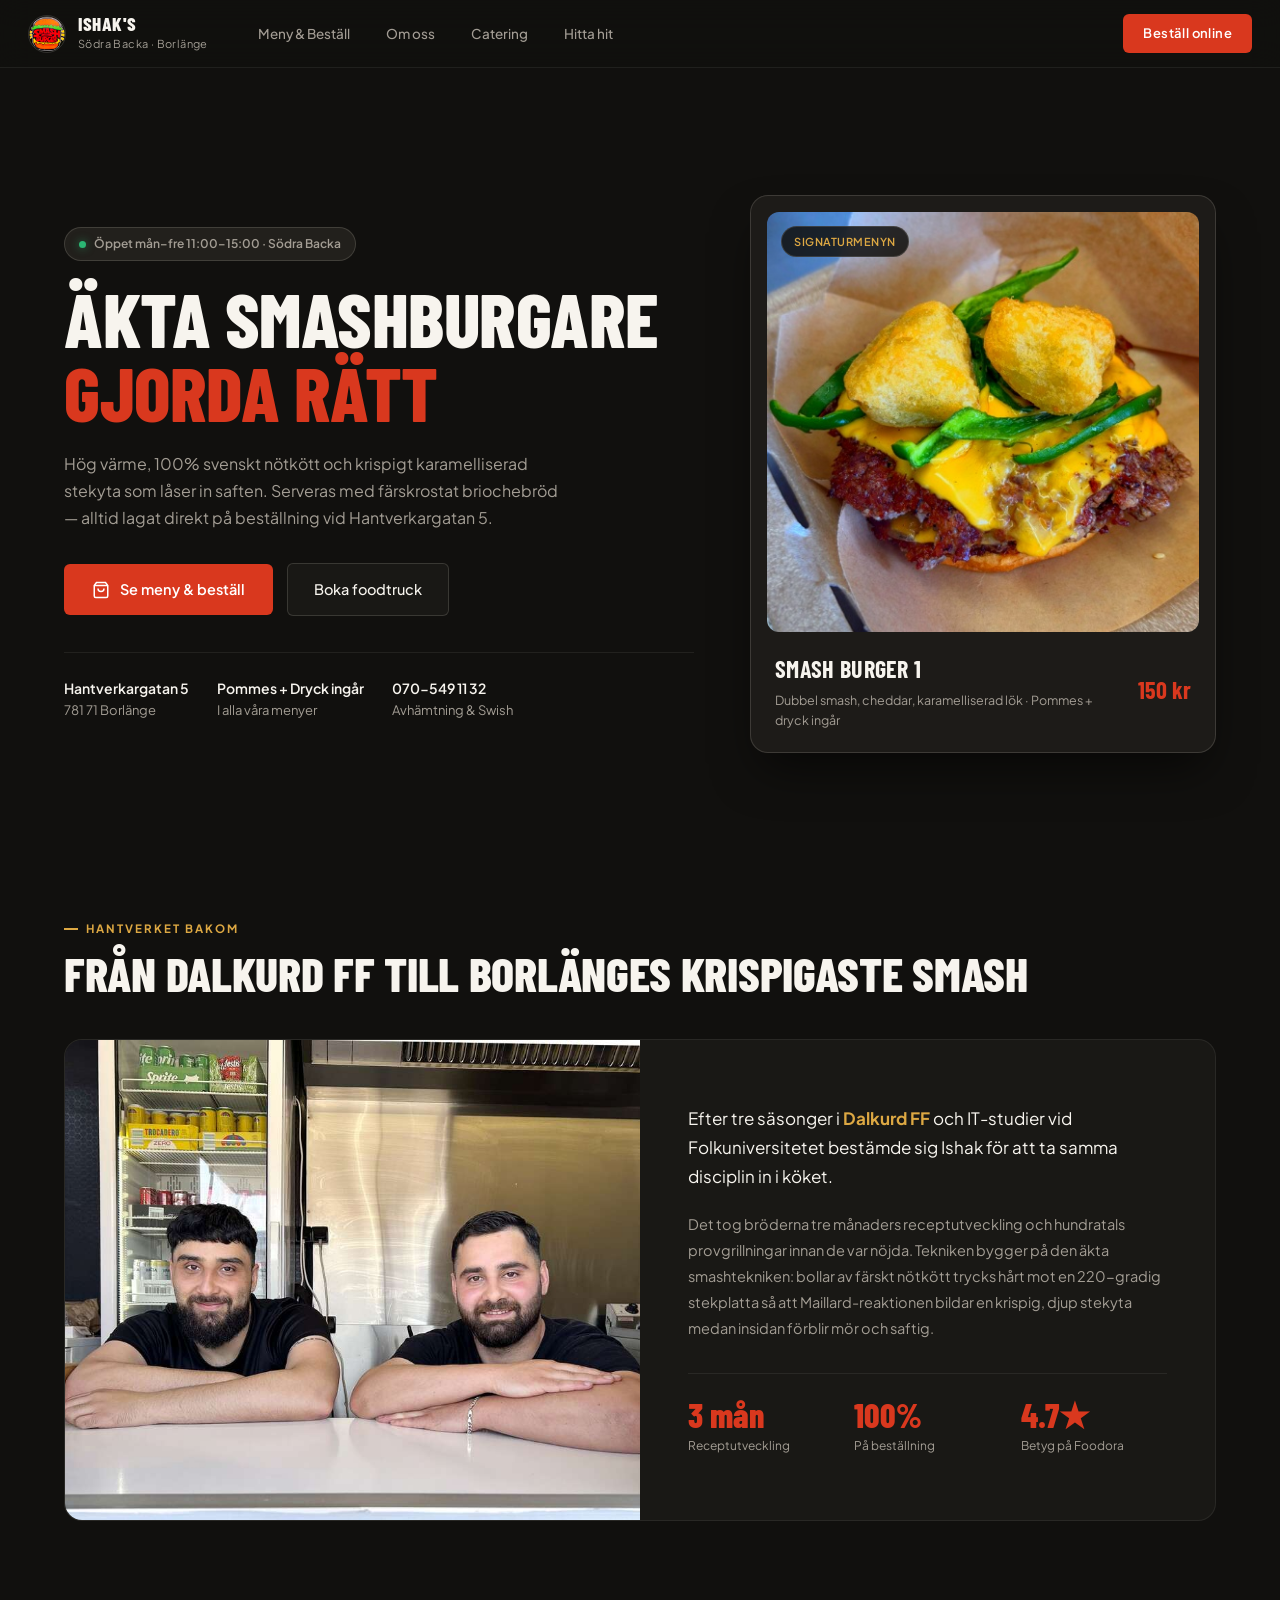
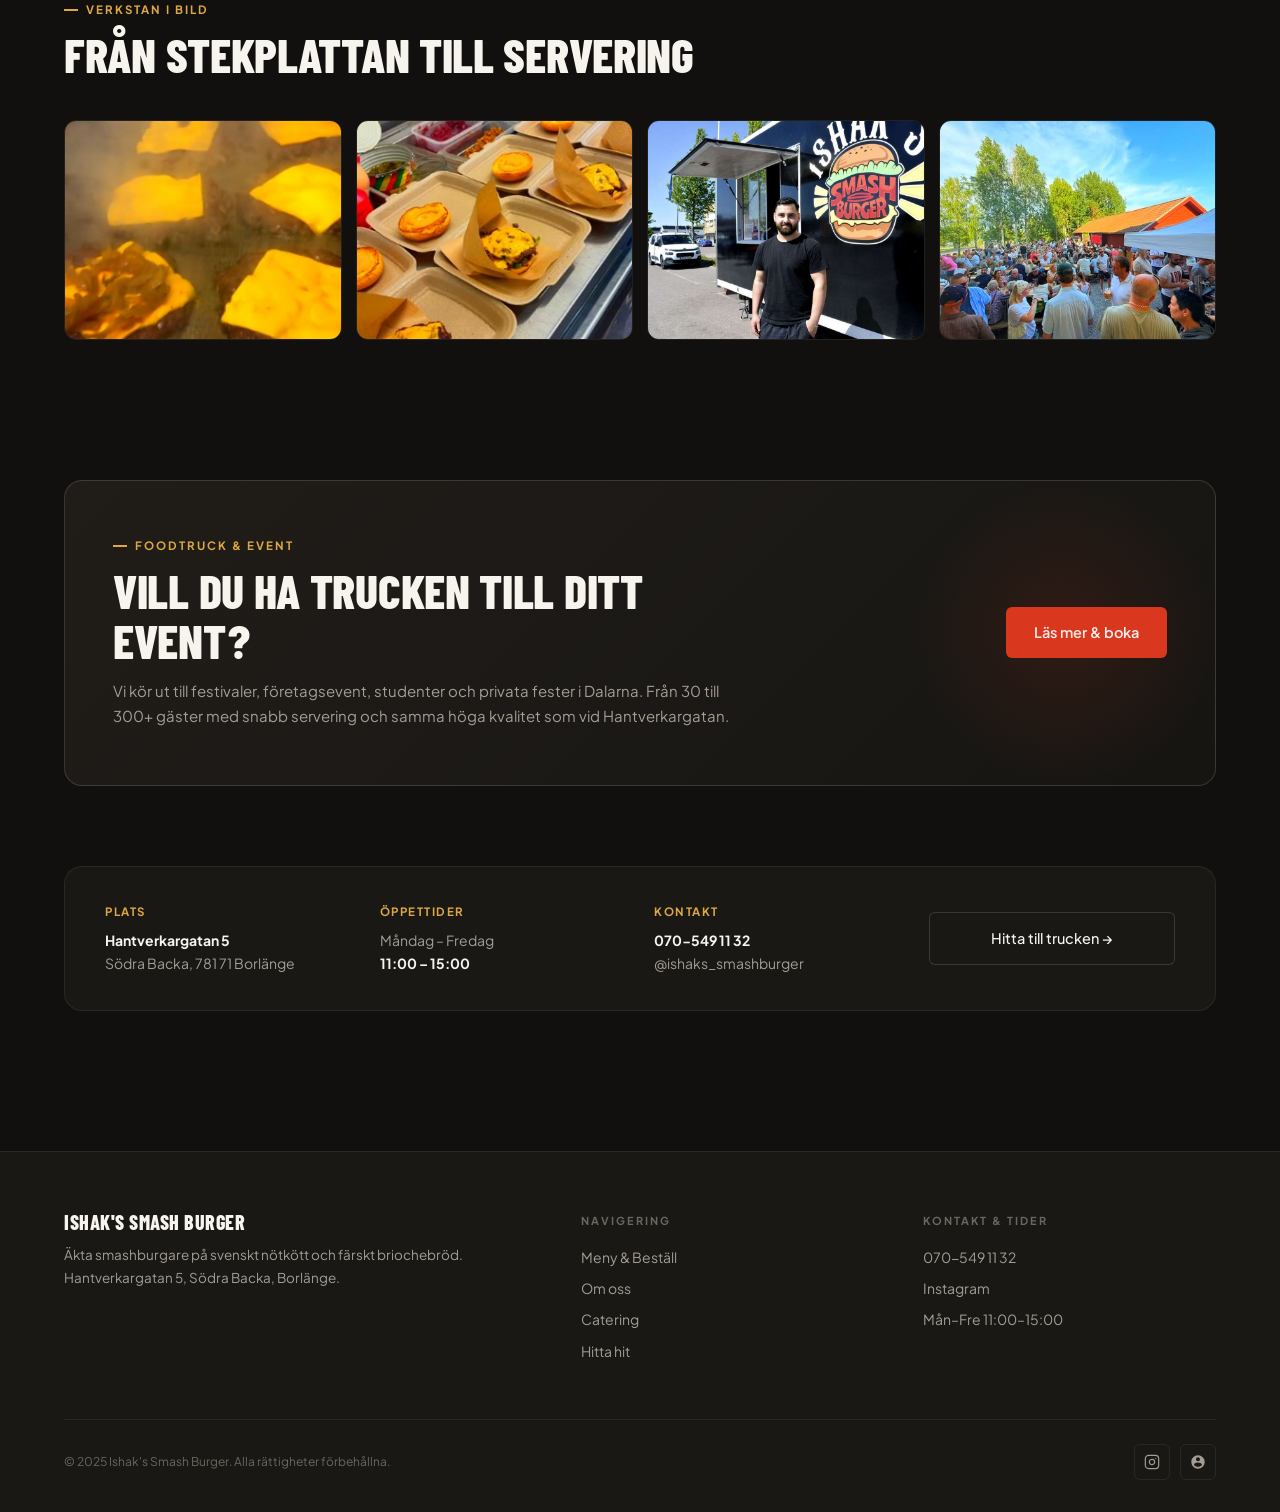
==== commit 2da687e7: "Refine craft burger identity: appetizing hero showcase, warm charcoal palette, and polished editoria" ====
--- a/index.html
+++ b/index.html
@@ -4,33 +4,33 @@
   <meta charset="UTF-8" />
   <meta name="viewport" content="width=device-width, initial-scale=1.0" />
   <title>Ishak's Smash Burger — Södra Backa, Borlänge</title>
-  <meta name="description" content="Äkta smashburgare på svenskt kött och nyrostat briochebröd. Hantverkargatan 5, Södra Backa, Borlänge. Beställ för avhämtning eller boka foodtrucken till ditt event." />
+  <meta name="description" content="Äkta smashburgare på svenskt nötkött och färskt briochebröd. Foodtruck vid Hantverkargatan 5, Borlänge. Öppet mån–fre 11:00–15:00." />
   <meta property="og:type" content="website" />
   <meta property="og:site_name" content="Ishak's Smash Burger" />
   <meta property="og:title" content="Ishak's Smash Burger — Södra Backa, Borlänge" />
-  <meta property="og:description" content="Äkta smashburgare på 100% nötkött, karamelliserad yta, färskt briochebröd. Öppet mån–fre 11–15." />
+  <meta property="og:description" content="Äkta smashburgare på 100% svenskt nötkött, karamelliserad stekyta och nybakat brioche. Beställ för avhämtning." />
   <meta property="og:url" content="https://tal3at10.github.io/ishaks-smashburger/" />
   <meta property="og:image" content="https://tal3at10.github.io/ishaks-smashburger/assets/images/smash-burger-1-real.jpg" />
-  <meta name="twitter:card" content="summary_large_image" />
-  <meta name="theme-color" content="#0C0C0C" />
+  <meta name="theme-color" content="#11100E" />
   <link rel="icon" type="image/png" href="assets/images/logo.png" />
   <link rel="preconnect" href="https://fonts.googleapis.com" />
   <link rel="preconnect" href="https://fonts.gstatic.com" crossorigin />
-  <link href="https://fonts.googleapis.com/css2?family=Barlow+Condensed:ital,wght@0,600;0,700;0,800;1,700&family=Inter:wght@400;500;600&display=swap" rel="stylesheet" />
+  <link href="https://fonts.googleapis.com/css2?family=Barlow+Condensed:ital,wght@0,600;0,700;0,800;1,700&family=Plus+Jakarta+Sans:wght@400;500;600;700&display=swap" rel="stylesheet" />
   <link rel="stylesheet" href="styles.css" />
 </head>
 <body>
 
-  <nav class="site-nav" id="siteNav">
-    <a href="index.html" class="nav-brand" aria-label="Ishak's Smash Burger startsida">
-      <img src="assets/images/logo.png" alt="" />
+  <!-- NAVIGATION -->
+  <nav class="site-nav">
+    <a href="index.html" class="nav-brand" aria-label="Startsida">
+      <img src="assets/images/logo.png" alt="Ishak's Smash Burger" />
       <div>
         <div class="nav-brand-name">ISHAK'S</div>
         <div class="nav-brand-city">Södra Backa · Borlänge</div>
       </div>
     </a>
     <div class="nav-links" id="navLinks">
-      <a href="menu.html">Meny</a>
+      <a href="menu.html">Meny &amp; Beställ</a>
       <a href="om-oss.html">Om oss</a>
       <a href="catering.html">Catering</a>
       <a href="hitta-hit.html">Hitta hit</a>
@@ -43,124 +43,190 @@
     </div>
   </nav>
 
-  <main>
-
-    <!-- HERO -->
-    <section class="hero">
-      <img
-        src="assets/images/grill-smash.jpg"
-        alt="Smashburger tillagas på grillen"
-        class="hero-bg"
-        fetchpriority="high"
-      />
-      <div class="hero-overlay"></div>
-      <div class="hero-content">
-        <p class="hero-eyebrow">Södra Backa · Borlänge</p>
-        <h1 class="hero-title">Smashburgare<br>gjorda <em>rätt</em></h1>
-        <p class="hero-desc">
-          Nötkött tryckt mot en 220-gradig platta tills ytan karamelliseras.
-          Färskt briochebröd. Allt tillagas på beställning — ingen mikro, inga genvägar.
-        </p>
-        <div class="hero-actions">
-          <a href="menu.html" class="btn-primary">
-            <svg viewBox="0 0 24 24" fill="none" stroke="currentColor" stroke-width="2" stroke-linecap="round" stroke-linejoin="round" width="16" height="16"><path d="M6 2L3 6v14a2 2 0 002 2h14a2 2 0 002-2V6l-3-4z"/><line x1="3" y1="6" x2="21" y2="6"/><path d="M16 10a4 4 0 01-8 0"/></svg>
-            Se meny &amp; beställ
-          </a>
-          <a href="catering.html" class="btn-ghost">Boka foodtrucken</a>
-        </div>
-      </div>
-    </section>
-
-    <!-- ABOUT SPLIT -->
-    <section class="section" style="padding-bottom: 0;">
-      <div class="about-grid">
-        <div class="about-photo-col">
-          <img src="assets/images/chefs-truck.jpg" alt="Ishak och Mustafa i foodtrucken" />
-        </div>
-        <div class="about-text-col">
-          <p class="section-label">Vår historia</p>
-          <h2 class="section-title" style="margin-bottom: 28px;">Från drömmen till<br><em>verkligheten</em></h2>
-          <p class="about-lead">
-            Ishak lämnade fotbollen — tre säsonger på <strong>Dalkurd FF</strong> — för att göra
-            Borlänge lite godare. Tre månaders receptutveckling, hundratals testade kombinationer.
-          </p>
-          <p class="about-body">
-            Det handlar om ytan. När nötköttet möter den heta plattan bildas en karamelliserad
-            skorpa som håller safterna inuti. Det är skillnaden mellan en vanlig burgare och en smashburgare.
-            Vi serverar ingenting vi inte själva är nöjda med.
-          </p>
-          <div class="stats-row">
-            <div class="stat-item">
-              <div class="stat-num">3 mån</div>
-              <div class="stat-label">receptutveckling</div>
-            </div>
-            <div class="stat-item">
-              <div class="stat-num">100%</div>
-              <div class="stat-label">på beställning</div>
-            </div>
-            <div class="stat-item">
-              <div class="stat-num">4.7★</div>
-              <div class="stat-label">snittbetyg</div>
-            </div>
-          </div>
-        </div>
-      </div>
-    </section>
-
-    <!-- PHOTO STRIP -->
-    <div class="photo-strip" style="margin-top: 2px;">
-      <div class="photo-strip-item">
-        <img src="assets/images/boxes-prep.jpg" alt="Burgerlådor klara att serveras" loading="lazy" />
-      </div>
-      <div class="photo-strip-item">
-        <img src="assets/images/smash-burger-1-real.jpg" alt="Smash Burger 1" loading="lazy" />
-      </div>
-      <div class="photo-strip-item">
-        <img src="assets/images/event-5mans.jpg" alt="Event på 5mans Bryggeri" loading="lazy" />
-      </div>
-      <div class="photo-strip-item">
-        <img src="assets/images/foodtruck-exterior.jpg" alt="Foodtrucken vid Hantverkargatan" loading="lazy" />
-      </div>
-    </div>
-
-    <!-- CTA BAND -->
-    <div class="cta-band">
-      <h2 class="section-title">Boka oss till ditt event</h2>
-      <p>Från 30 till 300+ gäster — foodtrucken kommer till dig.</p>
-      <a href="catering.html" class="btn-dark">Se caterings&shy;alternativen</a>
-    </div>
-
-    <!-- LOCATION STRIP -->
-    <section class="section-sm">
-      <div class="container">
-        <div style="display:flex; gap: 48px; flex-wrap: wrap; align-items: center; justify-content: space-between;">
-          <div>
-            <p class="section-label">Hitta hit</p>
-            <p style="font-size: 20px; font-family: var(--font-display); font-weight: 700; text-transform: uppercase; margin-bottom: 6px;">Hantverkargatan 5</p>
-            <p style="color: var(--ink-muted); font-size: 14px;">Södra Backa, 781 71 Borlänge</p>
-          </div>
-          <div>
-            <p class="section-label">Öppettider</p>
-            <p style="font-size: 15px; color: var(--ink-muted);">Måndag – Fredag&nbsp;&nbsp;<strong style="color: var(--ink);">11:00 – 15:00</strong></p>
-          </div>
-          <div>
-            <p class="section-label">Kontakt</p>
-            <a href="tel:+46705491132" style="font-size: 15px; color: var(--ink); display: block; margin-bottom: 4px;">070-549 11 32</a>
-            <a href="https://www.instagram.com/ishaks_smashburger/" target="_blank" rel="noopener" style="font-size: 13px; color: var(--ink-muted);">@ishaks_smashburger</a>
-          </div>
-          <a href="hitta-hit.html" class="btn-ghost" style="flex-shrink: 0;">Vägbeskrivning</a>
+  <main class="page-top">
+
+    <!-- HERO SECTION (CRAFT BURGER SHOWCASE) -->
+    <section class="hero-craft">
+      <div class="hero-craft-bg"></div>
+      <div class="container">
+        <div class="hero-grid">
+          
+          <!-- Content Left -->
+          <div class="hero-craft-content">
+            <div class="hero-pill">
+              <span class="hero-pill-dot"></span>
+              <span>Öppet mån–fre 11:00–15:00 · Södra Backa</span>
+            </div>
+
+            <h1 class="hero-craft-title">
+              Äkta smashburgare <span class="highlight">gjorda rätt</span>
+            </h1>
+
+            <p class="hero-craft-desc">
+              Hög värme, 100% svenskt nötkött och krispigt karamelliserad stekyta som låser in saften.
+              Serveras med färskrostat briochebröd — alltid lagat direkt på beställning vid Hantverkargatan 5.
+            </p>
+
+            <div class="hero-craft-actions">
+              <a href="menu.html" class="btn-hero-primary">
+                <svg viewBox="0 0 24 24" fill="none" stroke="currentColor" stroke-width="2" width="18" height="18"><path d="M6 2L3 6v14a2 2 0 002 2h14a2 2 0 002-2V6l-3-4z"/><line x1="3" y1="6" x2="21" y2="6"/><path d="M16 10a4 4 0 01-8 0"/></svg>
+                <span>Se meny &amp; beställ</span>
+              </a>
+              <a href="catering.html" class="btn-hero-ghost">
+                <span>Boka foodtruck</span>
+              </a>
+            </div>
+
+            <div class="hero-meta-strip">
+              <div class="hero-meta-item">
+                <strong>Hantverkargatan 5</strong>
+                <span>781 71 Borlänge</span>
+              </div>
+              <div class="hero-meta-item">
+                <strong>Pommes + Dryck ingår</strong>
+                <span>I alla våra menyer</span>
+              </div>
+              <div class="hero-meta-item">
+                <strong>070-549 11 32</strong>
+                <span>Avhämtning &amp; Swish</span>
+              </div>
+            </div>
+          </div>
+
+          <!-- Showcase Card Right -->
+          <div class="hero-craft-showcase">
+            <div class="hero-card-showcase">
+              <div class="hero-card-img-wrap">
+                <span class="hero-card-tag">Signaturmenyn</span>
+                <img src="assets/images/smash-burger-1-real.jpg" alt="Smash Burger 1 med cheddar och karamelliserad lök" />
+              </div>
+              <div class="hero-card-info">
+                <div>
+                  <div class="hero-card-title">Smash Burger 1</div>
+                  <div class="hero-card-sub">Dubbel smash, cheddar, karamelliserad lök · Pommes + dryck ingår</div>
+                </div>
+                <div class="hero-card-price">150 kr</div>
+              </div>
+            </div>
+          </div>
+
+        </div>
+      </div>
+    </section>
+
+    <!-- STORY / ABOUT SECTION -->
+    <section class="section" style="padding-top: 20px;">
+      <div class="container">
+        <div class="section-label">Hantverket bakom</div>
+        <h2 class="section-title">Från Dalkurd FF till Borlänges krispigaste smash</h2>
+
+        <div class="story-card">
+          <div class="story-img-wrap">
+            <img src="assets/images/chefs-truck.jpg" alt="Ishak och Mustafa i foodtrucken" loading="lazy" />
+          </div>
+          <div class="story-content">
+            <p class="story-lead">
+              Efter tre säsonger i <strong>Dalkurd FF</strong> och IT-studier vid Folkuniversitetet
+              bestämde sig Ishak för att ta samma disciplin in i köket.
+            </p>
+            <p class="story-body">
+              Det tog bröderna tre månaders receptutveckling och hundratals provgrillningar innan de var nöjda.
+              Tekniken bygger på den äkta smashtekniken: bollar av färskt nötkött trycks hårt mot en 220-gradig stekplatta
+              så att Maillard-reaktionen bildar en krispig, djup stekyta medan insidan förblir mör och saftig.
+            </p>
+            <div class="stats-grid">
+              <div class="stat-item">
+                <div class="stat-num">3 mån</div>
+                <div class="stat-label">Receptutveckling</div>
+              </div>
+              <div class="stat-item">
+                <div class="stat-num">100%</div>
+                <div class="stat-label">På beställning</div>
+              </div>
+              <div class="stat-item">
+                <div class="stat-num">4.7★</div>
+                <div class="stat-label">Betyg på Foodora</div>
+              </div>
+            </div>
+          </div>
+        </div>
+      </div>
+    </section>
+
+    <!-- PHOTO GALLERY -->
+    <section class="section" style="padding-top: 0;">
+      <div class="container">
+        <div class="section-label">Verkstan i bild</div>
+        <h2 class="section-title">Från stekplattan till servering</h2>
+
+        <div class="gallery-grid">
+          <div class="gallery-item">
+            <img src="assets/images/grill-smash.jpg" alt="Smash på plattan" loading="lazy" />
+          </div>
+          <div class="gallery-item">
+            <img src="assets/images/boxes-prep.jpg" alt="Klart i boxar" loading="lazy" />
+          </div>
+          <div class="gallery-item">
+            <img src="assets/images/foodtruck-exterior.jpg" alt="Foodtrucken i Södra Backa" loading="lazy" />
+          </div>
+          <div class="gallery-item">
+            <img src="assets/images/event-5mans.jpg" alt="Event vid 5mans Bryggeri" loading="lazy" />
+          </div>
+        </div>
+      </div>
+    </section>
+
+    <!-- CATERING BANNER (ELEGANT CRAFT CARD) -->
+    <section class="section" style="padding: 0;">
+      <div class="container">
+        <div class="catering-banner-card">
+          <div class="catering-banner-text">
+            <div class="section-label">Foodtruck &amp; Event</div>
+            <h2 class="section-title">Vill du ha trucken till ditt event?</h2>
+            <p>
+              Vi kör ut till festivaler, företagsevent, studenter och privata fester i Dalarna.
+              Från 30 till 300+ gäster med snabb servering och samma höga kvalitet som vid Hantverkargatan.
+            </p>
+          </div>
+          <div class="catering-banner-actions">
+            <a href="catering.html" class="btn-hero-primary">Läs mer &amp; boka</a>
+          </div>
+        </div>
+      </div>
+    </section>
+
+    <!-- LOCATION INFO STRIP -->
+    <section class="section" style="padding-top: 20px;">
+      <div class="container">
+        <div class="info-strip">
+          <div class="info-strip-col">
+            <h4>Plats</h4>
+            <p><strong>Hantverkargatan 5</strong><br>Södra Backa, 781 71 Borlänge</p>
+          </div>
+          <div class="info-strip-col">
+            <h4>Öppettider</h4>
+            <p>Måndag – Fredag<br><strong>11:00 – 15:00</strong></p>
+          </div>
+          <div class="info-strip-col">
+            <h4>Kontakt</h4>
+            <p><a href="tel:+46705491132"><strong>070-549 11 32</strong></a><br><a href="https://www.instagram.com/ishaks_smashburger/" target="_blank" rel="noopener">@ishaks_smashburger</a></p>
+          </div>
+          <div class="info-strip-col" style="display:flex;align-items:center;">
+            <a href="hitta-hit.html" class="btn-hero-ghost" style="width:100%;justify-content:center;">Hitta till trucken &rarr;</a>
+          </div>
         </div>
       </div>
     </section>
 
   </main>
 
+  <!-- FOOTER -->
   <footer class="site-footer">
     <div class="container">
       <div class="footer-grid">
         <div class="footer-brand">
-          <div class="nav-brand-name" style="font-family: var(--font-display); font-weight: 800; font-size: 20px;">ISHAK'S SMASH BURGER</div>
-          <p>Äkta smashburgare tillagade på beställning.<br>Hantverkargatan 5, Södra Backa, Borlänge.</p>
+          <div class="nav-brand-name">ISHAK'S SMASH BURGER</div>
+          <p>Äkta smashburgare på svenskt nötkött och färskt briochebröd.<br>Hantverkargatan 5, Södra Backa, Borlänge.</p>
         </div>
         <div class="footer-col">
           <h4>Navigering</h4>
@@ -170,14 +236,14 @@
           <a href="hitta-hit.html">Hitta hit</a>
         </div>
         <div class="footer-col">
-          <h4>Kontakt</h4>
+          <h4>Kontakt &amp; Tider</h4>
           <a href="tel:+46705491132">070-549 11 32</a>
           <a href="https://www.instagram.com/ishaks_smashburger/" target="_blank" rel="noopener">Instagram</a>
           <p>Mån–Fre 11:00–15:00</p>
         </div>
       </div>
       <div class="footer-bottom">
-        <p>&copy; 2025 Ishak's Smash Burger</p>
+        <p>&copy; 2025 Ishak's Smash Burger. Alla rättigheter förbehållna.</p>
         <div class="footer-social">
           <a href="https://www.instagram.com/ishaks_smashburger/" target="_blank" rel="noopener" aria-label="Instagram">
             <svg viewBox="0 0 24 24" fill="none" stroke="currentColor" stroke-width="1.8" stroke-linecap="round" stroke-linejoin="round"><rect x="2" y="2" width="20" height="20" rx="5" ry="5"/><path d="M16 11.37A4 4 0 1112.63 8 4 4 0 0116 11.37z"/><line x1="17.5" y1="6.5" x2="17.51" y2="6.5"/></svg>
@@ -190,14 +256,6 @@
     </div>
   </footer>
 
-  <script>
-    const hamburger = document.getElementById('hamburger');
-    const navLinks = document.getElementById('navLinks');
-    hamburger.addEventListener('click', () => {
-      const open = navLinks.classList.toggle('open');
-      hamburger.setAttribute('aria-expanded', open);
-    });
-  </script>
-
+  <script src="app.js"></script>
 </body>
 </html>
--- a/styles.css
+++ b/styles.css
@@ -1,25 +1,40 @@
-@import url('https://fonts.googleapis.com/css2?family=Barlow+Condensed:ital,wght@0,600;0,700;0,800;1,700&family=Inter:wght@400;500;600&display=swap');
-
-*, *::before, *::after { box-sizing: border-box; margin: 0; padding: 0; }
+@import url('https://fonts.googleapis.com/css2?family=Barlow+Condensed:ital,wght@0,600;0,700;0,800;1,700&family=Plus+Jakarta+Sans:wght@400;500;600;700&display=swap');
+
+*, *::before, *::after {
+  box-sizing: border-box;
+  margin: 0;
+  padding: 0;
+}
 
 :root {
-  --bg: #0C0C0C;
-  --surface: #161616;
-  --surface-2: #1E1E1E;
-  --border: rgba(255,255,255,0.08);
-  --ink: #FFFFFF;
-  --ink-muted: rgba(255,255,255,0.5);
-  --ink-dim: rgba(255,255,255,0.28);
-  --red: #E8220A;
-  --red-hover: #C41A07;
+  --bg: #11100E;
+  --surface: #191815;
+  --surface-2: #22201C;
+  --surface-card: #1D1B18;
+  --border: rgba(255, 245, 230, 0.07);
+  --border-strong: rgba(255, 245, 230, 0.14);
+  --ink: #F7F4EE;
+  --ink-muted: #A39D94;
+  --ink-dim: #6B665E;
+  --accent: #D9381E;
+  --accent-hover: #BE2E17;
+  --gold: #DDA843;
+  --gold-dim: rgba(221, 168, 67, 0.15);
+  --green: #2BB673;
   --font-display: 'Barlow Condensed', sans-serif;
-  --font-body: 'Inter', system-ui, sans-serif;
-  --nav-h: 64px;
-  --cart-w: 320px;
-  --radius: 4px;
-}
-
-html { scroll-behavior: smooth; }
+  --font-body: 'Plus Jakarta Sans', system-ui, -apple-system, sans-serif;
+  --nav-h: 68px;
+  --cart-w: 340px;
+  --radius-sm: 6px;
+  --radius-md: 12px;
+  --radius-lg: 18px;
+}
+
+html {
+  scroll-behavior: smooth;
+  background-color: var(--bg);
+}
+
 body {
   background: var(--bg);
   color: var(--ink);
@@ -29,119 +44,170 @@
   -webkit-font-smoothing: antialiased;
 }
 
-img { display: block; max-width: 100%; }
-a { text-decoration: none; color: inherit; }
-button { cursor: pointer; border: none; background: none; font: inherit; }
-
-/* ─── NAV ─── */
+img {
+  display: block;
+  max-width: 100%;
+}
+
+a {
+  text-decoration: none;
+  color: inherit;
+}
+
+button {
+  cursor: pointer;
+  border: none;
+  background: none;
+  font: inherit;
+}
+
+.container {
+  max-width: 1200px;
+  margin: 0 auto;
+  padding: 0 24px;
+}
+
+/* ─── NAVIGATION ─── */
 .site-nav {
   position: fixed;
-  top: 0; left: 0; right: 0;
+  top: 0;
+  left: 0;
+  right: 0;
   height: var(--nav-h);
-  background: rgba(12,12,12,0.92);
-  backdrop-filter: blur(12px);
-  -webkit-backdrop-filter: blur(12px);
+  background: rgba(17, 16, 14, 0.88);
+  backdrop-filter: blur(16px);
+  -webkit-backdrop-filter: blur(16px);
   border-bottom: 1px solid var(--border);
   z-index: 900;
   display: flex;
   align-items: center;
-  padding: 0 24px;
-  gap: 32px;
+  padding: 0 28px;
+  gap: 36px;
 }
 
 .nav-brand {
   display: flex;
   align-items: center;
-  gap: 10px;
+  gap: 12px;
   flex-shrink: 0;
-  margin-right: 8px;
-}
-.nav-brand img { width: 36px; height: 36px; border-radius: 50%; }
+}
+
+.nav-brand img {
+  width: 38px;
+  height: 38px;
+  border-radius: 50%;
+  border: 1px solid var(--border-strong);
+}
+
 .nav-brand-name {
   font-family: var(--font-display);
   font-weight: 800;
-  font-size: 18px;
+  font-size: 19px;
   letter-spacing: 0.5px;
-  line-height: 1.1;
-}
+  line-height: 1;
+}
+
 .nav-brand-city {
   font-size: 11px;
   color: var(--ink-muted);
-  letter-spacing: 0.5px;
+  letter-spacing: 0.4px;
+  margin-top: 2px;
 }
 
 .nav-links {
   display: flex;
   align-items: center;
-  gap: 4px;
+  gap: 8px;
   flex: 1;
 }
+
 .nav-links a {
+  font-size: 13.5px;
+  font-weight: 500;
+  color: var(--ink-muted);
+  padding: 8px 14px;
+  border-radius: var(--radius-sm);
+  transition: color 0.15s, background 0.15s;
+}
+
+.nav-links a:hover,
+.nav-links a.active {
+  color: var(--ink);
+  background: rgba(255, 255, 255, 0.04);
+}
+
+.nav-actions {
+  display: flex;
+  align-items: center;
+  gap: 14px;
+  flex-shrink: 0;
+}
+
+.btn-order-nav {
+  background: var(--accent);
+  color: #fff;
   font-size: 13px;
-  font-weight: 500;
-  letter-spacing: 0.3px;
-  color: var(--ink-muted);
-  padding: 6px 12px;
-  border-radius: var(--radius);
-  transition: color 0.15s;
-}
-.nav-links a:hover,
-.nav-links a.active { color: var(--ink); }
-
-.nav-actions {
-  display: flex;
-  align-items: center;
-  gap: 12px;
-  flex-shrink: 0;
-}
-
-.btn-order-nav {
-  background: var(--red);
-  color: #fff;
-  font-size: 12px;
   font-weight: 600;
-  letter-spacing: 0.8px;
-  text-transform: uppercase;
-  padding: 8px 18px;
-  border-radius: var(--radius);
-  transition: background 0.15s;
+  letter-spacing: 0.4px;
+  padding: 9px 20px;
+  border-radius: var(--radius-sm);
+  transition: background 0.15s, transform 0.1s;
   white-space: nowrap;
 }
-.btn-order-nav:hover { background: var(--red-hover); }
+
+.btn-order-nav:hover {
+  background: var(--accent-hover);
+  transform: translateY(-1px);
+}
 
 .nav-cart-btn {
   position: relative;
   display: flex;
   align-items: center;
-  gap: 6px;
-  color: var(--ink-muted);
-  font-size: 13px;
-  font-weight: 500;
-  padding: 6px 10px;
-  border-radius: var(--radius);
-  transition: color 0.15s;
-}
-.nav-cart-btn:hover { color: var(--ink); }
-.nav-cart-btn svg { width: 20px; height: 20px; }
+  justify-content: center;
+  width: 40px;
+  height: 40px;
+  background: var(--surface);
+  border: 1px solid var(--border);
+  border-radius: var(--radius-sm);
+  color: var(--ink-muted);
+  transition: color 0.15s, border-color 0.15s;
+}
+
+.nav-cart-btn:hover {
+  color: var(--ink);
+  border-color: var(--border-strong);
+}
+
+.nav-cart-btn svg {
+  width: 19px;
+  height: 19px;
+}
+
 .cart-badge {
   position: absolute;
-  top: 2px; right: 4px;
-  background: var(--red);
+  top: -4px;
+  right: -4px;
+  background: var(--accent);
   color: #fff;
   font-size: 10px;
   font-weight: 700;
-  min-width: 16px;
-  height: 16px;
-  border-radius: 8px;
+  min-width: 18px;
+  height: 18px;
+  border-radius: 9px;
   display: flex;
   align-items: center;
   justify-content: center;
-  padding: 0 3px;
+  padding: 0 4px;
   opacity: 0;
   transform: scale(0.6);
   transition: opacity 0.2s, transform 0.2s;
 }
-.cart-badge.visible { opacity: 1; transform: scale(1); }
+
+.cart-badge.visible {
+  opacity: 1;
+  transform: scale(1);
+}
 
 .nav-hamburger {
   display: none;
@@ -150,275 +216,539 @@
   padding: 6px;
   color: var(--ink);
 }
+
 .nav-hamburger span {
   display: block;
-  width: 22px; height: 2px;
+  width: 22px;
+  height: 2px;
   background: currentColor;
-  transition: 0.2s;
-}
-
-/* ─── MOBILE NAV ─── */
+}
+
 @media (max-width: 768px) {
-  .nav-links { display: none; position: absolute; top: var(--nav-h); left: 0; right: 0; background: var(--surface); flex-direction: column; align-items: flex-start; padding: 12px 24px 20px; gap: 0; border-bottom: 1px solid var(--border); }
+  .nav-links {
+    display: none;
+    position: absolute;
+    top: var(--nav-h);
+    left: 0;
+    right: 0;
+    background: var(--surface);
+    flex-direction: column;
+    padding: 16px 24px;
+    gap: 0;
+    border-bottom: 1px solid var(--border);
+  }
   .nav-links.open { display: flex; }
-  .nav-links a { padding: 12px 0; font-size: 15px; border-bottom: 1px solid var(--border); width: 100%; }
+  .nav-links a {
+    padding: 14px 0;
+    font-size: 15px;
+    border-bottom: 1px solid var(--border);
+    width: 100%;
+  }
   .nav-links a:last-child { border-bottom: none; }
   .nav-hamburger { display: flex; }
   .btn-order-nav { display: none; }
 }
 
 /* ─── PAGE WRAPPER ─── */
-.page-top { padding-top: var(--nav-h); }
-
-/* ─── HERO ─── */
-.hero {
+.page-top {
+  padding-top: var(--nav-h);
+}
+
+/* ─── HERO REDESIGN (CRAFT BURGER SHOWCASE) ─── */
+.hero-craft {
   position: relative;
-  height: 100svh;
-  min-height: 560px;
-  display: flex;
-  align-items: flex-end;
+  min-height: calc(100vh - var(--nav-h));
+  display: flex;
+  align-items: center;
+  padding: 60px 0 80px;
   overflow: hidden;
 }
-.hero-bg {
+
+.hero-craft-bg {
   position: absolute;
   inset: 0;
-  object-fit: cover;
+  background: radial-gradient(circle at 75% 35%, rgba(217, 56, 30, 0.08) 0%, transparent 60%),
+              radial-gradient(circle at 20% 80%, rgba(221, 168, 67, 0.04) 0%, transparent 50%),
+              var(--bg);
+  z-index: -1;
+}
+
+.hero-grid {
+  display: grid;
+  grid-template-columns: 1.15fr 0.85fr;
+  align-items: center;
+  gap: 56px;
+}
+
+.hero-pill {
+  display: inline-flex;
+  align-items: center;
+  gap: 8px;
+  background: var(--surface-2);
+  border: 1px solid var(--border-strong);
+  padding: 6px 14px;
+  border-radius: 100px;
+  font-size: 12px;
+  font-weight: 600;
+  color: var(--ink-muted);
+  margin-bottom: 20px;
+}
+
+.hero-pill-dot {
+  width: 7px;
+  height: 7px;
+  border-radius: 50%;
+  background: var(--green);
+  box-shadow: 0 0 8px rgba(43, 182, 115, 0.6);
+}
+
+.hero-craft-title {
+  font-family: var(--font-display);
+  font-weight: 800;
+  font-size: clamp(48px, 6vw, 76px);
+  line-height: 0.98;
+  letter-spacing: -0.5px;
+  text-transform: uppercase;
+  margin-bottom: 20px;
+}
+
+.hero-craft-title span.highlight {
+  color: var(--accent);
+}
+
+.hero-craft-desc {
+  font-size: 16px;
+  color: var(--ink-muted);
+  line-height: 1.7;
+  max-width: 500px;
+  margin-bottom: 32px;
+}
+
+.hero-craft-actions {
+  display: flex;
+  align-items: center;
+  gap: 14px;
+  flex-wrap: wrap;
+  margin-bottom: 36px;
+}
+
+.btn-hero-primary {
+  display: inline-flex;
+  align-items: center;
+  gap: 10px;
+  background: var(--accent);
+  color: #fff;
+  font-size: 14.5px;
+  font-weight: 600;
+  padding: 14px 28px;
+  border-radius: var(--radius-sm);
+  transition: background 0.15s, transform 0.1s;
+}
+
+.btn-hero-primary:hover {
+  background: var(--accent-hover);
+  transform: translateY(-2px);
+}
+
+.btn-hero-ghost {
+  display: inline-flex;
+  align-items: center;
+  gap: 10px;
+  background: var(--surface);
+  border: 1px solid var(--border-strong);
+  color: var(--ink);
+  font-size: 14.5px;
+  font-weight: 500;
+  padding: 14px 26px;
+  border-radius: var(--radius-sm);
+  transition: background 0.15s, border-color 0.15s;
+}
+
+.btn-hero-ghost:hover {
+  background: var(--surface-2);
+  border-color: rgba(255, 255, 255, 0.25);
+}
+
+.hero-meta-strip {
+  display: flex;
+  gap: 28px;
+  border-top: 1px solid var(--border);
+  padding-top: 24px;
+  font-size: 13px;
+  color: var(--ink-muted);
+}
+
+.hero-meta-item strong {
+  display: block;
+  color: var(--ink);
+  font-size: 14px;
+  font-weight: 600;
+}
+
+/* Hero Showcase Card */
+.hero-card-showcase {
+  position: relative;
+  background: var(--surface-card);
+  border: 1px solid var(--border-strong);
+  border-radius: var(--radius-lg);
+  padding: 16px;
+  box-shadow: 0 24px 48px -12px rgba(0, 0, 0, 0.6);
+}
+
+.hero-card-img-wrap {
+  position: relative;
+  border-radius: var(--radius-md);
+  overflow: hidden;
+  height: 420px;
+}
+
+.hero-card-img-wrap img {
   width: 100%;
   height: 100%;
-  filter: brightness(0.45);
-}
-.hero-overlay {
+  object-fit: cover;
+  transition: transform 0.4s ease;
+}
+
+.hero-card-showcase:hover .hero-card-img-wrap img {
+  transform: scale(1.03);
+}
+
+.hero-card-tag {
   position: absolute;
-  inset: 0;
-  background: linear-gradient(to top, rgba(12,12,12,0.95) 0%, rgba(12,12,12,0.3) 60%, transparent 100%);
-}
-.hero-content {
-  position: relative;
-  padding: 0 40px 72px;
-  max-width: 760px;
-}
-.hero-eyebrow {
-  font-size: 12px;
-  font-weight: 600;
-  letter-spacing: 2.5px;
-  text-transform: uppercase;
-  color: var(--red);
-  margin-bottom: 16px;
-}
-.hero-title {
-  font-family: var(--font-display);
-  font-weight: 800;
-  font-size: clamp(52px, 8vw, 96px);
-  line-height: 0.95;
-  letter-spacing: -0.5px;
-  text-transform: uppercase;
-  margin-bottom: 24px;
-}
-.hero-title em {
-  font-style: italic;
-  color: var(--red);
-}
-.hero-desc {
-  font-size: 16px;
-  color: var(--ink-muted);
-  max-width: 480px;
-  margin-bottom: 36px;
-  line-height: 1.7;
-}
-.hero-actions { display: flex; gap: 12px; flex-wrap: wrap; }
-
-.btn-primary {
-  display: inline-flex;
-  align-items: center;
-  gap: 8px;
-  background: var(--red);
-  color: #fff;
-  font-size: 14px;
-  font-weight: 600;
-  letter-spacing: 0.5px;
-  padding: 14px 28px;
-  border-radius: var(--radius);
-  transition: background 0.15s, transform 0.1s;
-}
-.btn-primary:hover { background: var(--red-hover); transform: translateY(-1px); }
-.btn-primary:active { transform: translateY(0); }
-
-.btn-ghost {
-  display: inline-flex;
-  align-items: center;
-  gap: 8px;
-  background: rgba(255,255,255,0.08);
-  color: var(--ink);
-  font-size: 14px;
-  font-weight: 500;
-  padding: 14px 28px;
-  border-radius: var(--radius);
-  border: 1px solid var(--border);
-  transition: background 0.15s;
-}
-.btn-ghost:hover { background: rgba(255,255,255,0.14); }
-
-@media (max-width: 600px) {
-  .hero-content { padding: 0 20px 56px; }
-  .btn-primary, .btn-ghost { padding: 12px 20px; font-size: 13px; }
-}
-
-/* ─── SECTION ─── */
-.section { padding: 80px 0; }
-.section-sm { padding: 48px 0; }
-.container { max-width: 1200px; margin: 0 auto; padding: 0 24px; }
-
-.section-label {
+  top: 14px;
+  left: 14px;
+  background: rgba(17, 16, 14, 0.85);
+  backdrop-filter: blur(8px);
+  border: 1px solid var(--border-strong);
+  padding: 6px 12px;
+  border-radius: 100px;
   font-size: 11px;
   font-weight: 600;
-  letter-spacing: 2.5px;
+  color: var(--gold);
+  letter-spacing: 0.5px;
   text-transform: uppercase;
-  color: var(--red);
-  margin-bottom: 12px;
-}
+}
+
+.hero-card-info {
+  padding: 18px 8px 6px;
+  display: flex;
+  justify-content: space-between;
+  align-items: center;
+}
+
+.hero-card-title {
+  font-family: var(--font-display);
+  font-weight: 700;
+  font-size: 24px;
+  text-transform: uppercase;
+  letter-spacing: 0.3px;
+}
+
+.hero-card-sub {
+  font-size: 12.5px;
+  color: var(--ink-muted);
+  margin-top: 2px;
+}
+
+.hero-card-price {
+  font-family: var(--font-display);
+  font-weight: 700;
+  font-size: 24px;
+  color: var(--accent);
+  white-space: nowrap;
+  flex-shrink: 0;
+  margin-left: 14px;
+}
+
+@media (max-width: 960px) {
+  .hero-grid {
+    grid-template-columns: 1fr;
+    gap: 40px;
+  }
+  .hero-card-img-wrap { height: 320px; }
+  .hero-craft { padding: 40px 0 60px; }
+}
+
+/* ─── SECTION HEADINGS ─── */
+.section {
+  padding: 80px 0;
+}
+
+.section-label {
+  font-size: 11.5px;
+  font-weight: 700;
+  letter-spacing: 2px;
+  text-transform: uppercase;
+  color: var(--gold);
+  margin-bottom: 10px;
+  display: flex;
+  align-items: center;
+  gap: 8px;
+}
+
+.section-label::before {
+  content: '';
+  display: inline-block;
+  width: 14px;
+  height: 2px;
+  background: var(--gold);
+}
+
 .section-title {
   font-family: var(--font-display);
   font-weight: 800;
-  font-size: clamp(32px, 4vw, 52px);
-  line-height: 1;
+  font-size: clamp(32px, 4.5vw, 48px);
+  line-height: 1.05;
   text-transform: uppercase;
   letter-spacing: -0.3px;
 }
-.section-title em { font-style: italic; color: var(--red); }
-
-/* ─── ABOUT STRIP (index) ─── */
-.about-grid {
+
+/* ─── STORY / ABOUT SECTION (ELEGANT FRAMING) ─── */
+.story-card {
+  background: var(--surface);
+  border: 1px solid var(--border);
+  border-radius: var(--radius-lg);
+  overflow: hidden;
   display: grid;
   grid-template-columns: 1fr 1fr;
-  gap: 2px;
   margin-top: 40px;
 }
-.about-photo-col { position: relative; }
-.about-photo-col img {
+
+.story-img-wrap {
+  position: relative;
+  min-height: 480px;
+}
+
+.story-img-wrap img {
   width: 100%;
-  height: 520px;
+  height: 100%;
   object-fit: cover;
 }
-.about-text-col {
-  background: var(--surface);
+
+.story-content {
   padding: 56px 48px;
   display: flex;
   flex-direction: column;
   justify-content: center;
 }
-.about-lead {
+
+.story-lead {
   font-size: 17px;
   color: var(--ink);
-  line-height: 1.75;
-  margin-bottom: 24px;
-}
-.about-lead strong { color: var(--red); font-weight: 600; }
-.about-body {
-  font-size: 14px;
+  line-height: 1.7;
+  margin-bottom: 20px;
+}
+
+.story-lead strong {
+  color: var(--gold);
+}
+
+.story-body {
+  font-size: 14.5px;
   color: var(--ink-muted);
   line-height: 1.8;
   margin-bottom: 32px;
 }
 
-.stats-row {
-  display: flex;
-  gap: 32px;
-  flex-wrap: wrap;
-}
-.stat-item { text-align: left; }
-.stat-num {
+.stats-grid {
+  display: grid;
+  grid-template-columns: repeat(3, 1fr);
+  gap: 20px;
+  padding-top: 24px;
+  border-top: 1px solid var(--border);
+}
+
+.stat-item .stat-num {
   font-family: var(--font-display);
   font-weight: 800;
-  font-size: 36px;
-  color: var(--red);
+  font-size: 34px;
+  color: var(--accent);
   line-height: 1;
 }
-.stat-label {
+
+.stat-item .stat-label {
   font-size: 12px;
   color: var(--ink-muted);
   margin-top: 4px;
-  letter-spacing: 0.3px;
-}
-
-@media (max-width: 768px) {
-  .about-grid { grid-template-columns: 1fr; }
-  .about-photo-col img { height: 300px; }
-  .about-text-col { padding: 36px 24px; }
-}
-
-/* ─── PHOTO STRIP ─── */
-.photo-strip {
+}
+
+@media (max-width: 860px) {
+  .story-card { grid-template-columns: 1fr; }
+  .story-img-wrap { min-height: 300px; }
+  .story-content { padding: 36px 24px; }
+}
+
+/* ─── GALLERY ROW ─── */
+.gallery-grid {
   display: grid;
   grid-template-columns: repeat(4, 1fr);
-  gap: 2px;
-}
-.photo-strip-item { position: relative; overflow: hidden; }
-.photo-strip-item img {
+  gap: 14px;
+  margin-top: 40px;
+}
+
+.gallery-item {
+  position: relative;
+  border-radius: var(--radius-md);
+  overflow: hidden;
+  height: 220px;
+  border: 1px solid var(--border);
+}
+
+.gallery-item img {
   width: 100%;
-  height: 240px;
+  height: 100%;
   object-fit: cover;
-  transition: transform 0.4s ease;
-}
-.photo-strip-item:hover img { transform: scale(1.04); }
+  transition: transform 0.3s ease;
+}
+
+.gallery-item:hover img {
+  transform: scale(1.04);
+}
 
 @media (max-width: 768px) {
-  .photo-strip { grid-template-columns: repeat(2, 1fr); }
-  .photo-strip-item img { height: 180px; }
-}
-
-/* ─── CTA BAND ─── */
-.cta-band {
-  background: var(--red);
-  padding: 56px 24px;
-  text-align: center;
-}
-.cta-band .section-title { color: #fff; margin-bottom: 20px; }
-.cta-band p { color: rgba(255,255,255,0.8); margin-bottom: 28px; font-size: 15px; }
-.btn-dark {
-  display: inline-flex;
-  align-items: center;
-  gap: 8px;
-  background: #0C0C0C;
-  color: #fff;
+  .gallery-grid { grid-template-columns: repeat(2, 1fr); }
+  .gallery-item { height: 180px; }
+}
+
+/* ─── CATERING CALLOUT (WARM CRAFT CARD, NOT BLINDING RED) ─── */
+.catering-banner-card {
+  position: relative;
+  background: linear-gradient(135deg, #201D19 0%, #171512 100%);
+  border: 1px solid var(--border-strong);
+  border-radius: var(--radius-lg);
+  padding: 56px 48px;
+  margin: 60px 0;
+  display: flex;
+  align-items: center;
+  justify-content: space-between;
+  gap: 40px;
+  overflow: hidden;
+}
+
+.catering-banner-card::before {
+  content: '';
+  position: absolute;
+  top: 0;
+  right: 0;
+  width: 300px;
+  height: 100%;
+  background: radial-gradient(circle at center, rgba(217, 56, 30, 0.12) 0%, transparent 70%);
+  pointer-events: none;
+}
+
+.catering-banner-text {
+  max-width: 620px;
+}
+
+.catering-banner-text .section-title {
+  margin-bottom: 12px;
+}
+
+.catering-banner-text p {
+  font-size: 15px;
+  color: var(--ink-muted);
+  line-height: 1.7;
+}
+
+.catering-banner-actions {
+  flex-shrink: 0;
+}
+
+@media (max-width: 768px) {
+  .catering-banner-card {
+    flex-direction: column;
+    align-items: flex-start;
+    padding: 36px 24px;
+  }
+}
+
+/* ─── INFO STRIP ─── */
+.info-strip {
+  background: var(--surface);
+  border: 1px solid var(--border);
+  border-radius: var(--radius-lg);
+  padding: 36px 40px;
+  display: grid;
+  grid-template-columns: repeat(4, 1fr);
+  gap: 28px;
+  margin-bottom: 60px;
+}
+
+.info-strip-col h4 {
+  font-size: 11.5px;
+  font-weight: 700;
+  letter-spacing: 1.5px;
+  text-transform: uppercase;
+  color: var(--gold);
+  margin-bottom: 8px;
+}
+
+.info-strip-col p {
   font-size: 14px;
-  font-weight: 600;
-  letter-spacing: 0.5px;
-  padding: 14px 28px;
-  border-radius: var(--radius);
-  transition: background 0.15s;
-}
-.btn-dark:hover { background: #222; }
+  color: var(--ink-muted);
+  line-height: 1.6;
+}
+
+.info-strip-col strong {
+  color: var(--ink);
+}
+
+@media (max-width: 900px) {
+  .info-strip {
+    grid-template-columns: repeat(2, 1fr);
+    padding: 28px 24px;
+  }
+}
+@media (max-width: 500px) {
+  .info-strip { grid-template-columns: 1fr; }
+}
 
 /* ─── FOOTER ─── */
 .site-footer {
   background: var(--surface);
   border-top: 1px solid var(--border);
-  padding: 56px 0 32px;
-}
+  padding: 60px 0 32px;
+}
+
 .footer-grid {
   display: grid;
-  grid-template-columns: 1.5fr 1fr 1fr;
-  gap: 40px;
-  margin-bottom: 40px;
-}
-.footer-brand .nav-brand-name { font-size: 20px; }
-.footer-brand p { color: var(--ink-muted); font-size: 13px; margin-top: 12px; line-height: 1.7; }
+  grid-template-columns: 1.6fr 1fr 1fr;
+  gap: 48px;
+  margin-bottom: 48px;
+}
+
+.footer-brand .nav-brand-name {
+  font-size: 20px;
+}
+
+.footer-brand p {
+  color: var(--ink-muted);
+  font-size: 13.5px;
+  margin-top: 12px;
+  line-height: 1.7;
+}
+
 .footer-col h4 {
   font-size: 11px;
-  font-weight: 600;
+  font-weight: 700;
   letter-spacing: 2px;
   text-transform: uppercase;
   color: var(--ink-dim);
   margin-bottom: 16px;
 }
+
 .footer-col a, .footer-col p {
   display: block;
   font-size: 14px;
   color: var(--ink-muted);
-  margin-bottom: 8px;
+  margin-bottom: 9px;
   transition: color 0.15s;
 }
-.footer-col a:hover { color: var(--ink); }
+
+.footer-col a:hover {
+  color: var(--ink);
+}
+
 .footer-bottom {
   border-top: 1px solid var(--border);
   padding-top: 24px;
@@ -428,69 +758,100 @@
   gap: 16px;
   flex-wrap: wrap;
 }
-.footer-bottom p { font-size: 12px; color: var(--ink-dim); }
-.footer-social { display: flex; gap: 12px; }
+
+.footer-bottom p {
+  font-size: 12px;
+  color: var(--ink-dim);
+}
+
+.footer-social {
+  display: flex;
+  gap: 10px;
+}
+
 .footer-social a {
   display: flex;
   align-items: center;
   justify-content: center;
-  width: 36px; height: 36px;
+  width: 36px;
+  height: 36px;
   border: 1px solid var(--border);
-  border-radius: var(--radius);
+  border-radius: var(--radius-sm);
   color: var(--ink-muted);
   transition: color 0.15s, border-color 0.15s;
 }
-.footer-social a:hover { color: var(--ink); border-color: rgba(255,255,255,0.3); }
-.footer-social svg { width: 16px; height: 16px; }
+
+.footer-social a:hover {
+  color: var(--ink);
+  border-color: var(--border-strong);
+}
+
+.footer-social svg {
+  width: 16px;
+  height: 16px;
+}
 
 @media (max-width: 768px) {
-  .footer-grid { grid-template-columns: 1fr 1fr; }
-}
-@media (max-width: 480px) {
-  .footer-grid { grid-template-columns: 1fr; }
-}
-
-/* ─── MENU PAGE ─── */
+  .footer-grid { grid-template-columns: 1fr; gap: 32px; }
+}
+
+/* ─── MENU PAGE REFINEMENT ─── */
 .menu-layout {
   display: grid;
   grid-template-columns: 1fr var(--cart-w);
   min-height: calc(100vh - var(--nav-h));
 }
 
-.menu-main { min-width: 0; }
+.menu-main {
+  min-width: 0;
+  padding-bottom: 80px;
+}
 
 .category-tabs {
   position: sticky;
   top: var(--nav-h);
-  background: var(--bg);
+  background: rgba(17, 16, 14, 0.95);
+  backdrop-filter: blur(12px);
+  -webkit-backdrop-filter: blur(12px);
   border-bottom: 1px solid var(--border);
   z-index: 100;
   overflow-x: auto;
   scrollbar-width: none;
 }
+
 .category-tabs::-webkit-scrollbar { display: none; }
+
 .category-tabs-inner {
   display: flex;
-  gap: 0;
-  padding: 0 16px;
-  min-width: max-content;
-}
+  gap: 4px;
+  padding: 0 24px;
+  max-width: 1200px;
+  margin: 0 auto;
+}
+
 .cat-tab {
-  font-size: 12px;
+  font-size: 13px;
   font-weight: 600;
-  letter-spacing: 1px;
-  text-transform: uppercase;
+  letter-spacing: 0.5px;
   color: var(--ink-muted);
   padding: 16px 20px;
   border-bottom: 2px solid transparent;
   white-space: nowrap;
   transition: color 0.15s, border-color 0.15s;
 }
-.cat-tab:hover { color: var(--ink); }
-.cat-tab.active { color: var(--ink); border-color: var(--red); }
-
-.menu-section { padding: 40px 24px; }
-.menu-section + .menu-section { padding-top: 0; }
+
+.cat-tab:hover {
+  color: var(--ink);
+}
+
+.cat-tab.active {
+  color: var(--ink);
+  border-color: var(--accent);
+}
+
+.menu-section {
+  padding: 44px 28px 20px;
+}
 
 .menu-section-title {
   font-family: var(--font-display);
@@ -500,8 +861,9 @@
   text-transform: uppercase;
   margin-bottom: 4px;
 }
+
 .menu-section-desc {
-  font-size: 13px;
+  font-size: 13.5px;
   color: var(--ink-muted);
   margin-bottom: 24px;
 }
@@ -509,80 +871,107 @@
 .dish-grid {
   display: grid;
   grid-template-columns: repeat(3, 1fr);
-  gap: 2px;
+  gap: 16px;
 }
 
 .dish-card {
-  background: var(--surface);
+  background: var(--surface-card);
+  border: 1px solid var(--border);
+  border-radius: var(--radius-md);
+  overflow: hidden;
   display: flex;
   flex-direction: column;
   cursor: pointer;
-  transition: background 0.15s;
-}
-.dish-card:hover { background: var(--surface-2); }
+  transition: transform 0.15s, border-color 0.15s, box-shadow 0.15s;
+}
+
+.dish-card:hover {
+  transform: translateY(-2px);
+  border-color: var(--border-strong);
+  box-shadow: 0 12px 24px -8px rgba(0, 0, 0, 0.4);
+}
 
 .dish-card-img {
   width: 100%;
   height: 200px;
   object-fit: cover;
-}
-.dish-card-body { padding: 16px; flex: 1; display: flex; flex-direction: column; }
+  background: var(--surface-2);
+}
+
+.dish-card-body {
+  padding: 18px;
+  flex: 1;
+  display: flex;
+  flex-direction: column;
+}
+
 .dish-card-name {
   font-family: var(--font-display);
   font-weight: 700;
   font-size: 20px;
   text-transform: uppercase;
-  letter-spacing: 0.2px;
-  margin-bottom: 4px;
-}
+  letter-spacing: 0.3px;
+  margin-bottom: 6px;
+}
+
 .dish-card-desc {
-  font-size: 12px;
+  font-size: 13px;
   color: var(--ink-muted);
   line-height: 1.6;
   flex: 1;
-  margin-bottom: 14px;
-}
+  margin-bottom: 18px;
+}
+
 .dish-card-footer {
   display: flex;
   align-items: center;
   justify-content: space-between;
   gap: 8px;
-}
+  padding-top: 12px;
+  border-top: 1px solid var(--border);
+}
+
 .dish-price {
   font-family: var(--font-display);
   font-weight: 700;
   font-size: 22px;
-  color: var(--red);
-}
+  color: var(--ink);
+}
+
 .dish-add-btn {
-  display: flex;
+  display: inline-flex;
   align-items: center;
   gap: 6px;
-  background: var(--red);
-  color: #fff;
+  background: var(--surface-2);
+  border: 1px solid var(--border-strong);
+  color: var(--ink);
   font-size: 12px;
   font-weight: 600;
-  letter-spacing: 0.5px;
+  letter-spacing: 0.3px;
   text-transform: uppercase;
   padding: 8px 14px;
-  border-radius: var(--radius);
-  transition: background 0.15s;
-  white-space: nowrap;
-}
-.dish-add-btn:hover { background: var(--red-hover); }
-.dish-add-btn svg { width: 14px; height: 14px; }
-
-@media (max-width: 1024px) {
+  border-radius: var(--radius-sm);
+  transition: background 0.15s, color 0.15s, border-color 0.15s;
+}
+
+.dish-card:hover .dish-add-btn {
+  background: var(--accent);
+  border-color: var(--accent);
+  color: #fff;
+}
+
+@media (max-width: 1100px) {
   .dish-grid { grid-template-columns: repeat(2, 1fr); }
 }
 @media (max-width: 768px) {
   .menu-layout { grid-template-columns: 1fr; }
   .dish-grid { grid-template-columns: repeat(2, 1fr); }
   .dish-card-img { height: 160px; }
-}
-@media (max-width: 480px) {
+  .menu-section { padding: 32px 16px 12px; }
+}
+@media (max-width: 520px) {
   .dish-grid { grid-template-columns: 1fr; }
-  .dish-card-img { height: 200px; }
+  .dish-card-img { height: 210px; }
 }
 
 /* ─── CART SIDEBAR ─── */
@@ -596,56 +985,63 @@
   flex-direction: column;
   overflow: hidden;
 }
+
 .cart-header {
-  padding: 20px;
+  padding: 22px 20px 16px;
   border-bottom: 1px solid var(--border);
   flex-shrink: 0;
 }
+
 .cart-type-toggle {
   display: flex;
   background: var(--bg);
-  border-radius: var(--radius);
+  border-radius: var(--radius-sm);
   padding: 3px;
   gap: 2px;
 }
+
 .cart-type-btn {
   flex: 1;
-  font-size: 11px;
+  font-size: 12px;
   font-weight: 600;
-  letter-spacing: 0.5px;
+  letter-spacing: 0.3px;
   text-transform: uppercase;
   color: var(--ink-muted);
-  padding: 7px 8px;
-  border-radius: 2px;
+  padding: 8px;
+  border-radius: 4px;
   transition: background 0.15s, color 0.15s;
   text-align: center;
 }
+
 .cart-type-btn.active {
   background: var(--surface-2);
   color: var(--ink);
 }
+
 .cart-time {
-  margin-top: 10px;
-  font-size: 12px;
-  color: var(--ink-muted);
-  display: flex;
-  align-items: center;
-  gap: 6px;
-}
+  margin-top: 12px;
+  font-size: 12.5px;
+  color: var(--ink-muted);
+  display: flex;
+  align-items: center;
+  gap: 8px;
+}
+
 .cart-time-dot {
-  width: 7px; height: 7px;
+  width: 7px;
+  height: 7px;
   border-radius: 50%;
-  background: #22c55e;
+  background: var(--green);
+  box-shadow: 0 0 6px rgba(43, 182, 115, 0.5);
   flex-shrink: 0;
 }
 
 .cart-items {
   flex: 1;
   overflow-y: auto;
-  padding: 16px;
-  scrollbar-width: thin;
-  scrollbar-color: var(--border) transparent;
-}
+  padding: 16px 20px;
+}
+
 .cart-empty {
   display: flex;
   flex-direction: column;
@@ -657,65 +1053,89 @@
   text-align: center;
   padding: 24px;
 }
-.cart-empty svg { width: 40px; height: 40px; opacity: 0.3; }
-.cart-empty p { font-size: 13px; line-height: 1.6; }
+
+.cart-empty svg {
+  width: 36px;
+  height: 36px;
+  opacity: 0.3;
+}
+
+.cart-empty p {
+  font-size: 13.5px;
+  line-height: 1.6;
+}
 
 .cart-line {
   display: flex;
   align-items: flex-start;
   gap: 12px;
-  padding: 12px 0;
+  padding: 14px 0;
   border-bottom: 1px solid var(--border);
 }
+
 .cart-line:last-child { border-bottom: none; }
+
 .cart-line-qty {
   flex-shrink: 0;
   display: flex;
   align-items: center;
   gap: 4px;
 }
+
 .qty-btn {
-  width: 24px; height: 24px;
+  width: 24px;
+  height: 24px;
   display: flex;
   align-items: center;
   justify-content: center;
   border: 1px solid var(--border);
-  border-radius: 2px;
-  color: var(--ink-muted);
-  font-size: 16px;
+  border-radius: 4px;
+  color: var(--ink-muted);
+  font-size: 15px;
   line-height: 1;
   transition: border-color 0.15s, color 0.15s;
 }
-.qty-btn:hover { border-color: rgba(255,255,255,0.3); color: var(--ink); }
+
+.qty-btn:hover {
+  border-color: var(--border-strong);
+  color: var(--ink);
+}
+
 .qty-num {
   font-size: 13px;
   font-weight: 600;
   min-width: 20px;
   text-align: center;
 }
+
 .cart-line-info { flex: 1; }
+
 .cart-line-name {
-  font-size: 13px;
+  font-size: 13.5px;
   font-weight: 600;
   line-height: 1.4;
 }
+
 .cart-line-mods {
-  font-size: 11px;
+  font-size: 11.5px;
   color: var(--ink-dim);
-  margin-top: 2px;
-}
+  margin-top: 3px;
+}
+
 .cart-line-price {
-  font-size: 13px;
+  font-size: 13.5px;
   font-weight: 600;
-  color: var(--red);
+  color: var(--ink);
   flex-shrink: 0;
 }
 
 .cart-footer {
-  padding: 16px 20px;
+  padding: 18px 20px 22px;
   border-top: 1px solid var(--border);
+  background: var(--surface-card);
   flex-shrink: 0;
 }
+
 .cart-subtotal {
   display: flex;
   justify-content: space-between;
@@ -723,6 +1143,7 @@
   color: var(--ink-muted);
   margin-bottom: 6px;
 }
+
 .cart-total {
   display: flex;
   justify-content: space-between;
@@ -730,47 +1151,53 @@
   font-size: 16px;
   margin-bottom: 16px;
 }
+
 .btn-kassa {
   width: 100%;
-  background: var(--red);
+  background: var(--accent);
   color: #fff;
   font-family: var(--font-display);
   font-weight: 800;
-  font-size: 20px;
-  letter-spacing: 1px;
+  font-size: 19px;
+  letter-spacing: 0.8px;
   text-transform: uppercase;
-  padding: 16px;
-  border-radius: var(--radius);
+  padding: 14px;
+  border-radius: var(--radius-sm);
   transition: background 0.15s;
   text-align: center;
   display: block;
 }
-.btn-kassa:hover { background: var(--red-hover); }
+
+.btn-kassa:hover {
+  background: var(--accent-hover);
+}
+
 .btn-kassa:disabled {
   background: var(--surface-2);
   color: var(--ink-dim);
   cursor: not-allowed;
 }
 
-/* Mobile cart drawer */
+/* Mobile Cart Trigger */
 .cart-mobile-trigger {
   display: none;
   position: fixed;
   bottom: 20px;
   left: 50%;
   transform: translateX(-50%);
-  background: var(--red);
+  background: var(--accent);
   color: #fff;
   font-weight: 700;
   font-size: 14px;
-  padding: 14px 28px;
+  padding: 14px 26px;
   border-radius: 100px;
   gap: 10px;
   align-items: center;
   z-index: 800;
-  box-shadow: 0 8px 24px rgba(232,34,10,0.4);
+  box-shadow: 0 10px 30px rgba(217, 56, 30, 0.4);
   white-space: nowrap;
 }
+
 .cart-mobile-trigger.has-items { display: flex; }
 
 .cart-drawer-overlay {
@@ -781,22 +1208,26 @@
   z-index: 850;
 }
 .cart-drawer-overlay.open { display: block; }
+
 .cart-drawer {
   position: fixed;
   bottom: 0; left: 0; right: 0;
   background: var(--surface);
-  border-radius: 12px 12px 0 0;
+  border-radius: 16px 16px 0 0;
   max-height: 85svh;
   display: flex;
   flex-direction: column;
   transform: translateY(100%);
-  transition: transform 0.3s ease;
+  transition: transform 0.28s cubic-bezier(0.32, 0.72, 0, 1);
   z-index: 860;
+  border-top: 1px solid var(--border-strong);
 }
 .cart-drawer.open { transform: translateY(0); }
+
 .cart-drawer-handle {
-  width: 36px; height: 4px;
-  background: var(--border);
+  width: 40px;
+  height: 4px;
+  background: var(--border-strong);
   border-radius: 2px;
   margin: 12px auto 8px;
   flex-shrink: 0;
@@ -806,132 +1237,195 @@
   .cart-sidebar { display: none; }
 }
 
-/* ─── PRODUCT MODAL ─── */
+/* ─── MODALS ─── */
 .modal-overlay {
   position: fixed;
   inset: 0;
   background: rgba(0,0,0,0.75);
+  backdrop-filter: blur(4px);
+  -webkit-backdrop-filter: blur(4px);
   z-index: 1000;
   display: flex;
-  align-items: flex-end;
+  align-items: center;
   justify-content: center;
+  padding: 20px;
   opacity: 0;
   pointer-events: none;
   transition: opacity 0.2s;
 }
-.modal-overlay.open { opacity: 1; pointer-events: auto; }
+
+.modal-overlay.open {
+  opacity: 1;
+  pointer-events: auto;
+}
 
 .modal-sheet {
   background: var(--surface);
-  border-radius: 12px 12px 0 0;
+  border: 1px solid var(--border-strong);
+  border-radius: var(--radius-lg);
   width: 100%;
-  max-width: 560px;
+  max-width: 520px;
   max-height: 90svh;
   display: flex;
   flex-direction: column;
-  transform: translateY(32px);
-  transition: transform 0.25s ease;
-}
-.modal-overlay.open .modal-sheet { transform: translateY(0); }
+  overflow: hidden;
+  box-shadow: 0 24px 64px rgba(0,0,0,0.8);
+}
+
 .modal-sheet-img {
   width: 100%;
   height: 220px;
   object-fit: cover;
-  border-radius: 12px 12px 0 0;
   flex-shrink: 0;
 }
-.modal-body { padding: 24px; overflow-y: auto; flex: 1; }
+
+.modal-body {
+  padding: 24px;
+  overflow-y: auto;
+  flex: 1;
+}
+
 .modal-name {
   font-family: var(--font-display);
   font-weight: 800;
-  font-size: 28px;
+  font-size: 26px;
   text-transform: uppercase;
   margin-bottom: 4px;
 }
-.modal-desc { font-size: 13px; color: var(--ink-muted); margin-bottom: 20px; line-height: 1.6; }
-.modal-price { font-family: var(--font-display); font-weight: 700; font-size: 24px; color: var(--red); margin-bottom: 20px; }
-.modal-opt-group { margin-bottom: 20px; }
+
+.modal-desc {
+  font-size: 13.5px;
+  color: var(--ink-muted);
+  margin-bottom: 20px;
+  line-height: 1.6;
+}
+
+.modal-price {
+  font-family: var(--font-display);
+  font-weight: 700;
+  font-size: 24px;
+  color: var(--accent);
+  margin-bottom: 20px;
+}
+
+.modal-opt-group {
+  margin-bottom: 20px;
+}
+
 .modal-opt-label {
   font-size: 11px;
-  font-weight: 600;
+  font-weight: 700;
   letter-spacing: 1.5px;
   text-transform: uppercase;
-  color: var(--ink-dim);
+  color: var(--gold);
   margin-bottom: 10px;
 }
-.modal-opts { display: flex; flex-direction: column; gap: 6px; }
+
+.modal-opts {
+  display: flex;
+  flex-direction: column;
+  gap: 8px;
+}
+
 .modal-opt {
   display: flex;
   align-items: center;
-  gap: 10px;
-  padding: 10px 12px;
+  gap: 12px;
+  padding: 12px 14px;
+  background: var(--surface-card);
   border: 1px solid var(--border);
-  border-radius: var(--radius);
+  border-radius: var(--radius-sm);
   cursor: pointer;
   transition: border-color 0.15s, background 0.15s;
-  font-size: 13px;
-}
-.modal-opt:hover { background: var(--surface-2); }
-.modal-opt.selected { border-color: var(--red); background: rgba(232,34,10,0.08); }
-.modal-opt input { accent-color: var(--red); }
+  font-size: 13.5px;
+}
+
+.modal-opt:hover {
+  background: var(--surface-2);
+}
+
+.modal-opt.selected {
+  border-color: var(--accent);
+  background: rgba(217, 56, 30, 0.08);
+}
+
+.modal-opt input {
+  accent-color: var(--accent);
+}
+
 .modal-opt-name { flex: 1; }
-.modal-opt-price { color: var(--ink-muted); font-size: 12px; }
+.modal-opt-price { color: var(--gold); font-size: 12.5px; font-weight: 600; }
 
 .modal-footer {
-  padding: 16px 24px;
+  padding: 18px 24px;
   border-top: 1px solid var(--border);
+  background: var(--surface-card);
   display: flex;
   align-items: center;
   gap: 12px;
   flex-shrink: 0;
 }
+
 .modal-qty-ctrl {
   display: flex;
   align-items: center;
   gap: 8px;
   border: 1px solid var(--border);
-  border-radius: var(--radius);
+  border-radius: var(--radius-sm);
   padding: 4px;
 }
+
 .modal-qty-btn {
-  width: 32px; height: 32px;
+  width: 32px;
+  height: 32px;
   display: flex;
   align-items: center;
   justify-content: center;
-  font-size: 20px;
-  color: var(--ink-muted);
-  border-radius: 2px;
-  transition: color 0.15s;
-}
+  font-size: 18px;
+  color: var(--ink-muted);
+  border-radius: 4px;
+}
+
 .modal-qty-btn:hover { color: var(--ink); }
-.modal-qty-num { min-width: 28px; text-align: center; font-weight: 600; font-size: 15px; }
+
+.modal-qty-num {
+  min-width: 28px;
+  text-align: center;
+  font-weight: 600;
+  font-size: 14.5px;
+}
+
 .btn-add-modal {
   flex: 1;
-  background: var(--red);
+  background: var(--accent);
   color: #fff;
   font-weight: 700;
-  font-size: 15px;
-  padding: 14px;
-  border-radius: var(--radius);
+  font-size: 14.5px;
+  padding: 13px;
+  border-radius: var(--radius-sm);
   display: flex;
   align-items: center;
   justify-content: center;
   gap: 8px;
   transition: background 0.15s;
 }
-.btn-add-modal:hover { background: var(--red-hover); }
+
+.btn-add-modal:hover { background: var(--accent-hover); }
+
 .modal-close-btn {
   position: absolute;
-  top: 12px; right: 12px;
-  width: 32px; height: 32px;
+  top: 14px;
+  right: 14px;
+  width: 34px;
+  height: 34px;
   display: flex;
   align-items: center;
   justify-content: center;
-  background: rgba(0,0,0,0.5);
+  background: rgba(17, 16, 14, 0.8);
+  border: 1px solid var(--border-strong);
   border-radius: 50%;
   color: #fff;
   font-size: 18px;
-  line-height: 1;
 }
 
 /* ─── CHECKOUT MODAL ─── */
@@ -939,6 +1433,8 @@
   position: fixed;
   inset: 0;
   background: rgba(0,0,0,0.8);
+  backdrop-filter: blur(6px);
+  -webkit-backdrop-filter: blur(6px);
   z-index: 1100;
   display: flex;
   align-items: center;
@@ -948,55 +1444,103 @@
   pointer-events: none;
   transition: opacity 0.2s;
 }
-.checkout-modal.open { opacity: 1; pointer-events: auto; }
+
+.checkout-modal.open {
+  opacity: 1;
+  pointer-events: auto;
+}
+
 .checkout-sheet {
   background: var(--surface);
-  border-radius: 8px;
+  border: 1px solid var(--border-strong);
+  border-radius: var(--radius-lg);
   width: 100%;
   max-width: 480px;
   max-height: 90svh;
   overflow-y: auto;
   padding: 32px;
 }
+
 .checkout-sheet h2 {
   font-family: var(--font-display);
   font-weight: 800;
-  font-size: 28px;
+  font-size: 26px;
   text-transform: uppercase;
-  margin-bottom: 24px;
-}
+  margin-bottom: 20px;
+}
+
 .checkout-items { margin-bottom: 20px; }
+
 .checkout-item {
   display: flex;
   justify-content: space-between;
-  font-size: 13px;
-  padding: 6px 0;
+  font-size: 13.5px;
+  padding: 8px 0;
   border-bottom: 1px solid var(--border);
   gap: 12px;
 }
+
 .checkout-item:last-child { border-bottom: none; }
-.checkout-item span:last-child { color: var(--red); font-weight: 600; white-space: nowrap; }
+.checkout-item span:last-child { color: var(--gold); font-weight: 600; white-space: nowrap; }
+
 .checkout-total-row {
   display: flex;
   justify-content: space-between;
   font-weight: 700;
   font-size: 17px;
   margin-bottom: 24px;
-  padding-top: 10px;
-  border-top: 1px solid var(--border);
-}
+  padding-top: 12px;
+  border-top: 1px solid var(--border-strong);
+}
+
+.form-group { margin-bottom: 16px; }
+
+.form-label {
+  display: block;
+  font-size: 11.5px;
+  font-weight: 700;
+  letter-spacing: 1.5px;
+  text-transform: uppercase;
+  color: var(--gold);
+  margin-bottom: 8px;
+}
+
+.form-control {
+  width: 100%;
+  background: var(--bg);
+  border: 1px solid var(--border-strong);
+  border-radius: var(--radius-sm);
+  color: var(--ink);
+  font-family: var(--font-body);
+  font-size: 14px;
+  padding: 12px 14px;
+  transition: border-color 0.15s;
+  outline: none;
+}
+
+.form-control:focus {
+  border-color: var(--gold);
+}
+
 .swish-box {
-  background: var(--surface-2);
+  background: var(--surface-card);
   border: 1px solid var(--border);
-  border-radius: var(--radius);
+  border-radius: var(--radius-sm);
   padding: 16px;
   margin-bottom: 20px;
   font-size: 13px;
   color: var(--ink-muted);
   line-height: 1.7;
 }
+
 .swish-box strong { color: var(--ink); }
-.checkout-actions { display: flex; flex-direction: column; gap: 10px; }
+
+.checkout-actions {
+  display: flex;
+  flex-direction: column;
+  gap: 10px;
+}
+
 .btn-whatsapp {
   display: flex;
   align-items: center;
@@ -1007,212 +1551,21 @@
   font-weight: 700;
   font-size: 15px;
   padding: 14px;
-  border-radius: var(--radius);
+  border-radius: var(--radius-sm);
   transition: background 0.15s;
 }
-.btn-whatsapp:hover { background: #1aad53; }
+
+.btn-whatsapp:hover { background: #1ebd5a; }
 .btn-whatsapp svg { width: 20px; height: 20px; }
+
 .btn-cancel-checkout {
   font-size: 13px;
   color: var(--ink-muted);
   text-align: center;
   padding: 8px;
-  transition: color 0.15s;
-}
+}
+
 .btn-cancel-checkout:hover { color: var(--ink); }
-
-/* ─── OM OSS PAGE ─── */
-.om-hero {
-  height: 70vh;
-  min-height: 420px;
-  position: relative;
-  display: flex;
-  align-items: flex-end;
-}
-.full-width-photo {
-  width: 100%;
-  height: 460px;
-  object-fit: cover;
-  display: block;
-  margin-bottom: 2px;
-}
-
-.person-grid {
-  display: grid;
-  grid-template-columns: 1fr 1fr;
-  gap: 2px;
-  margin-top: 2px;
-}
-.person-card {
-  display: grid;
-  grid-template-columns: 280px 1fr;
-  background: var(--surface);
-}
-.person-card:last-child { background: var(--surface-2); }
-.person-photo {
-  width: 100%;
-  height: 100%;
-  object-fit: cover;
-  display: block;
-  min-height: 360px;
-}
-.person-info { padding: 40px 36px; }
-.person-name {
-  font-family: var(--font-display);
-  font-weight: 800;
-  font-size: 36px;
-  text-transform: uppercase;
-  line-height: 1;
-  margin-bottom: 4px;
-}
-.person-role { font-size: 12px; letter-spacing: 2px; text-transform: uppercase; color: var(--red); margin-bottom: 20px; font-weight: 600; }
-.person-bio { font-size: 14px; color: var(--ink-muted); line-height: 1.8; }
-
-@media (max-width: 900px) {
-  .person-grid { grid-template-columns: 1fr; }
-  .person-card { grid-template-columns: 220px 1fr; }
-}
-@media (max-width: 600px) {
-  .person-card { grid-template-columns: 1fr; }
-  .person-photo { min-height: 260px; }
-  .person-info { padding: 24px 20px; }
-}
-
-/* ─── CATERING PAGE ─── */
-.catering-features {
-  display: grid;
-  grid-template-columns: repeat(3, 1fr);
-  gap: 2px;
-  margin-top: 2px;
-}
-.feature-card {
-  background: var(--surface);
-  padding: 32px 28px;
-}
-.feature-num {
-  font-family: var(--font-display);
-  font-weight: 800;
-  font-size: 48px;
-  color: var(--red);
-  opacity: 0.6;
-  line-height: 1;
-  margin-bottom: 8px;
-}
-.feature-title {
-  font-family: var(--font-display);
-  font-weight: 700;
-  font-size: 20px;
-  text-transform: uppercase;
-  margin-bottom: 8px;
-}
-.feature-desc { font-size: 13px; color: var(--ink-muted); line-height: 1.7; }
-
-@media (max-width: 768px) {
-  .catering-features { grid-template-columns: 1fr 1fr; }
-}
-@media (max-width: 480px) {
-  .catering-features { grid-template-columns: 1fr; }
-}
-
-.form-card {
-  background: var(--surface);
-  padding: 48px;
-  border-radius: var(--radius);
-}
-.form-row { display: grid; grid-template-columns: 1fr 1fr; gap: 16px; }
-.form-group { margin-bottom: 16px; }
-.form-label {
-  display: block;
-  font-size: 11px;
-  font-weight: 600;
-  letter-spacing: 1.5px;
-  text-transform: uppercase;
-  color: var(--ink-dim);
-  margin-bottom: 8px;
-}
-.form-control {
-  width: 100%;
-  background: var(--bg);
-  border: 1px solid var(--border);
-  border-radius: var(--radius);
-  color: var(--ink);
-  font-family: var(--font-body);
-  font-size: 14px;
-  padding: 12px 14px;
-  transition: border-color 0.15s;
-  outline: none;
-  appearance: none;
-}
-.form-control:focus { border-color: rgba(255,255,255,0.3); }
-.form-control::placeholder { color: var(--ink-dim); }
-textarea.form-control { resize: vertical; min-height: 100px; }
-
-@media (max-width: 600px) {
-  .form-card { padding: 24px 20px; }
-  .form-row { grid-template-columns: 1fr; }
-}
-
-/* ─── HITTA HIT PAGE ─── */
-.hitta-layout {
-  display: grid;
-  grid-template-columns: 1fr 1fr;
-  gap: 2px;
-}
-.info-panel {
-  background: var(--surface);
-  padding: 56px 48px;
-}
-.info-row {
-  display: flex;
-  gap: 16px;
-  margin-bottom: 28px;
-  padding-bottom: 28px;
-  border-bottom: 1px solid var(--border);
-}
-.info-row:last-child { border-bottom: none; margin-bottom: 0; padding-bottom: 0; }
-.info-icon {
-  flex-shrink: 0;
-  width: 44px; height: 44px;
-  background: var(--surface-2);
-  border-radius: var(--radius);
-  display: flex;
-  align-items: center;
-  justify-content: center;
-  color: var(--red);
-}
-.info-icon svg { width: 20px; height: 20px; }
-.info-label {
-  font-size: 11px;
-  font-weight: 600;
-  letter-spacing: 1.5px;
-  text-transform: uppercase;
-  color: var(--ink-dim);
-  margin-bottom: 4px;
-}
-.info-val { font-size: 15px; color: var(--ink); line-height: 1.6; }
-.info-val a { color: var(--ink); transition: color 0.15s; }
-.info-val a:hover { color: var(--red); }
-
-.hours-table { width: 100%; border-collapse: collapse; margin-top: 4px; }
-.hours-table td { font-size: 14px; padding: 4px 0; color: var(--ink-muted); }
-.hours-table td:first-child { color: var(--ink); padding-right: 20px; }
-.hours-table tr.today td { color: var(--red); font-weight: 600; }
-
-.map-col { min-height: 400px; }
-.map-col iframe {
-  width: 100%;
-  height: 100%;
-  min-height: 400px;
-  border: none;
-  display: block;
-  filter: grayscale(0.3) invert(1) hue-rotate(175deg) contrast(0.85);
-}
-
-@media (max-width: 768px) {
-  .hitta-layout { grid-template-columns: 1fr; }
-  .info-panel { padding: 36px 24px; }
-  .map-col iframe { min-height: 300px; }
-}
 
 /* ─── TOAST ─── */
 .toast {
@@ -1221,19 +1574,179 @@
   left: 50%;
   transform: translateX(-50%) translateY(80px);
   background: var(--surface-2);
-  border: 1px solid var(--border);
+  border: 1px solid var(--border-strong);
   border-radius: 100px;
-  padding: 12px 20px;
-  font-size: 13px;
-  font-weight: 500;
+  padding: 12px 22px;
+  font-size: 13.5px;
+  font-weight: 600;
   white-space: nowrap;
   z-index: 2000;
-  transition: transform 0.3s ease, opacity 0.3s;
+  transition: transform 0.25s ease, opacity 0.25s;
   opacity: 0;
 }
-.toast.show { transform: translateX(-50%) translateY(0); opacity: 1; }
-.toast.success { border-color: rgba(34,197,94,0.4); }
-
-/* ─── UTILITY ─── */
-.divider { height: 1px; background: var(--border); }
-.sr-only { position: absolute; width: 1px; height: 1px; overflow: hidden; clip: rect(0,0,0,0); }
+
+.toast.show {
+  transform: translateX(-50%) translateY(0);
+  opacity: 1;
+}
+
+/* ─── OM OSS & CATERING UTILITIES ─── */
+.person-row {
+  display: grid;
+  grid-template-columns: 340px 1fr;
+  background: var(--surface);
+  border: 1px solid var(--border);
+  border-radius: var(--radius-lg);
+  overflow: hidden;
+  margin-bottom: 24px;
+}
+
+.person-row-alt {
+  grid-template-columns: 1fr 340px;
+}
+
+.person-photo {
+  width: 100%;
+  height: 100%;
+  min-height: 380px;
+  object-fit: cover;
+}
+
+.person-body {
+  padding: 48px;
+  display: flex;
+  flex-direction: column;
+  justify-content: center;
+}
+
+@media (max-width: 860px) {
+  .person-row, .person-row-alt { grid-template-columns: 1fr; }
+  .person-photo { min-height: 280px; order: -1; }
+  .person-body { padding: 32px 24px; }
+}
+
+.catering-features {
+  display: grid;
+  grid-template-columns: repeat(3, 1fr);
+  gap: 16px;
+  margin-top: 32px;
+}
+
+.feature-card {
+  background: var(--surface);
+  border: 1px solid var(--border);
+  border-radius: var(--radius-md);
+  padding: 32px 26px;
+}
+
+.feature-num {
+  font-family: var(--font-display);
+  font-weight: 800;
+  font-size: 44px;
+  color: var(--accent);
+  line-height: 1;
+  margin-bottom: 10px;
+}
+
+.feature-title {
+  font-family: var(--font-display);
+  font-weight: 700;
+  font-size: 20px;
+  text-transform: uppercase;
+  margin-bottom: 8px;
+}
+
+.feature-desc {
+  font-size: 13.5px;
+  color: var(--ink-muted);
+  line-height: 1.7;
+}
+
+@media (max-width: 768px) {
+  .catering-features { grid-template-columns: 1fr; }
+}
+
+.hitta-layout {
+  display: grid;
+  grid-template-columns: 1fr 1fr;
+  gap: 24px;
+  margin-top: 32px;
+}
+
+.info-panel {
+  background: var(--surface);
+  border: 1px solid var(--border);
+  border-radius: var(--radius-lg);
+  padding: 48px 40px;
+}
+
+.info-row {
+  display: flex;
+  gap: 18px;
+  margin-bottom: 28px;
+  padding-bottom: 28px;
+  border-bottom: 1px solid var(--border);
+}
+
+.info-row:last-child {
+  border-bottom: none;
+  margin-bottom: 0;
+  padding-bottom: 0;
+}
+
+.info-icon {
+  width: 44px;
+  height: 44px;
+  background: var(--surface-2);
+  border: 1px solid var(--border);
+  border-radius: var(--radius-sm);
+  display: flex;
+  align-items: center;
+  justify-content: center;
+  color: var(--gold);
+  flex-shrink: 0;
+}
+
+.info-icon svg { width: 20px; height: 20px; }
+
+.hours-table {
+  width: 100%;
+  border-collapse: collapse;
+}
+
+.hours-table td {
+  padding: 5px 0;
+  font-size: 14px;
+  color: var(--ink-muted);
+}
+
+.hours-table td:first-child {
+  color: var(--ink);
+  padding-right: 20px;
+}
+
+.hours-table tr.today td {
+  color: var(--gold);
+  font-weight: 700;
+}
+
+.map-col {
+  border-radius: var(--radius-lg);
+  overflow: hidden;
+  border: 1px solid var(--border);
+  min-height: 420px;
+}
+
+.map-col iframe {
+  width: 100%;
+  height: 100%;
+  min-height: 420px;
+  border: none;
+  filter: grayscale(0.2) invert(0.92) hue-rotate(180deg) contrast(0.9);
+}
+
+@media (max-width: 860px) {
+  .hitta-layout { grid-template-columns: 1fr; }
+  .info-panel { padding: 32px 24px; }
+  .map-col { min-height: 320px; }
+}
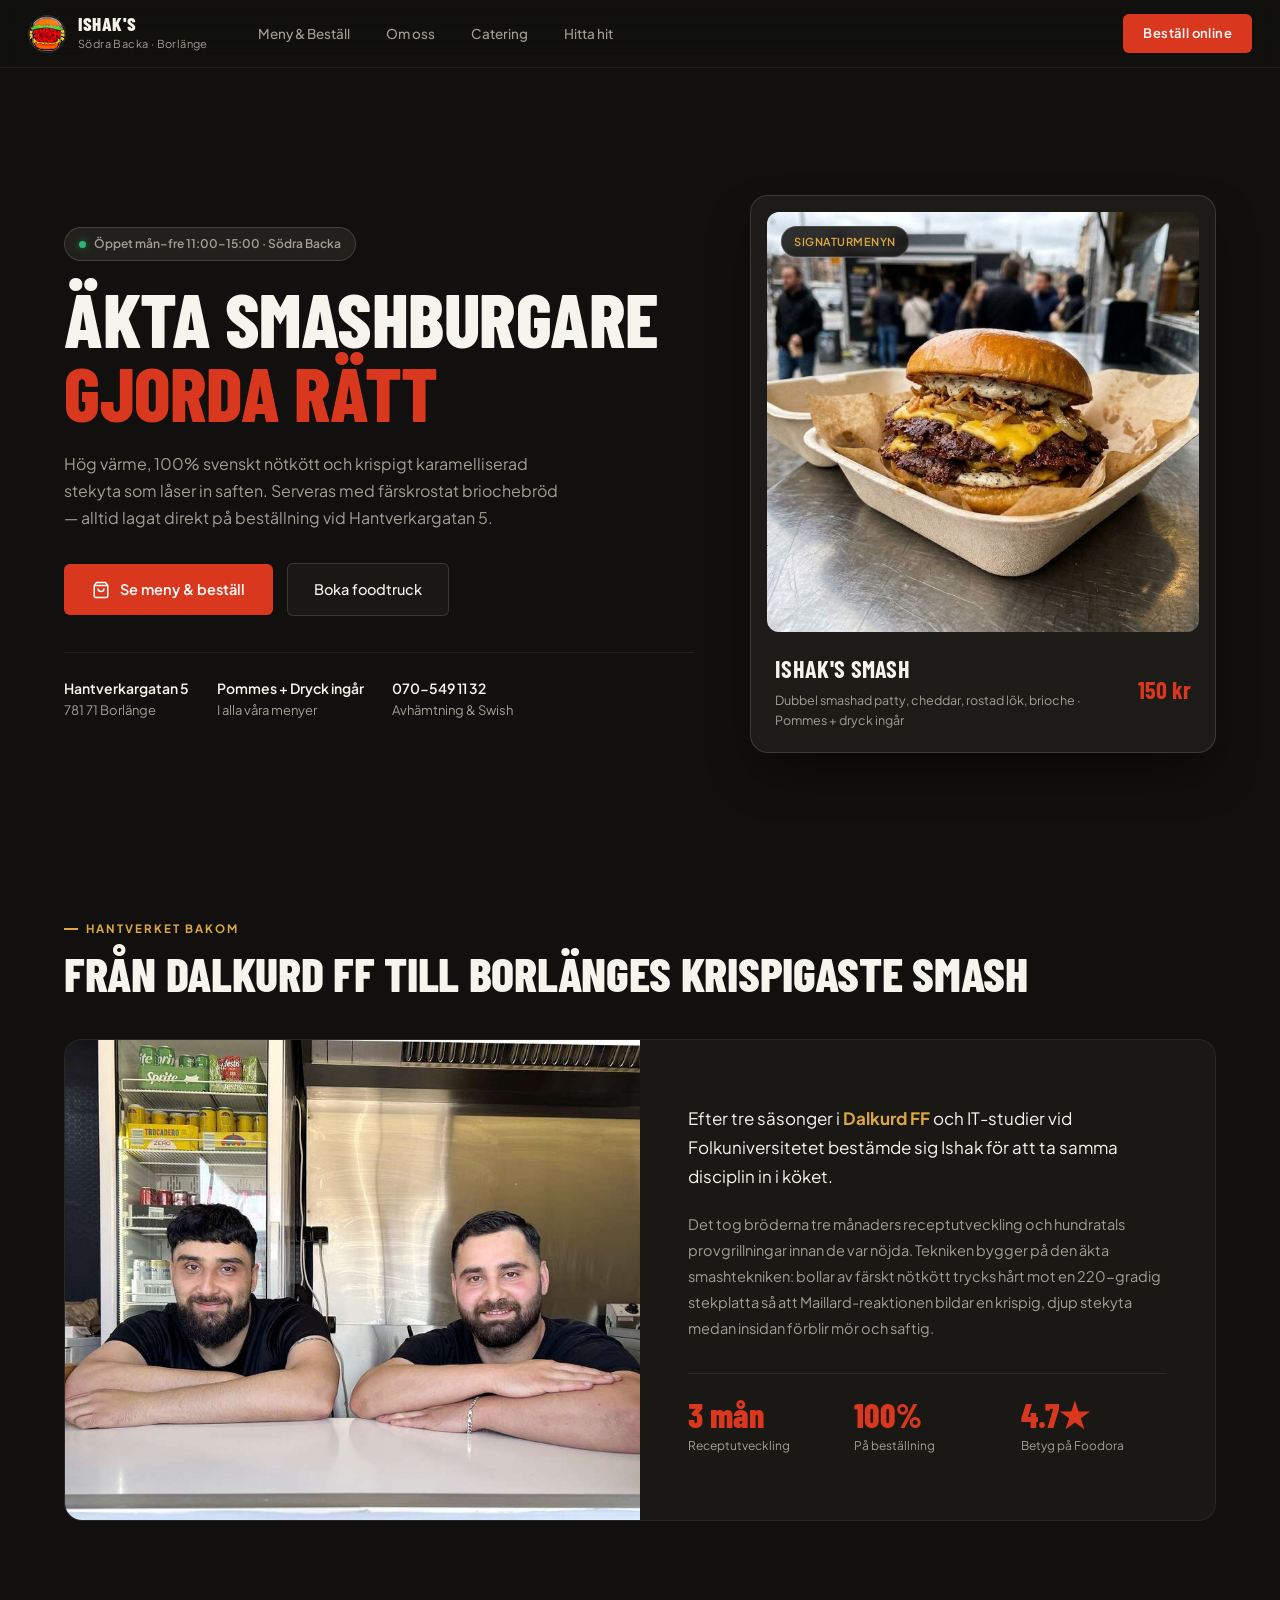
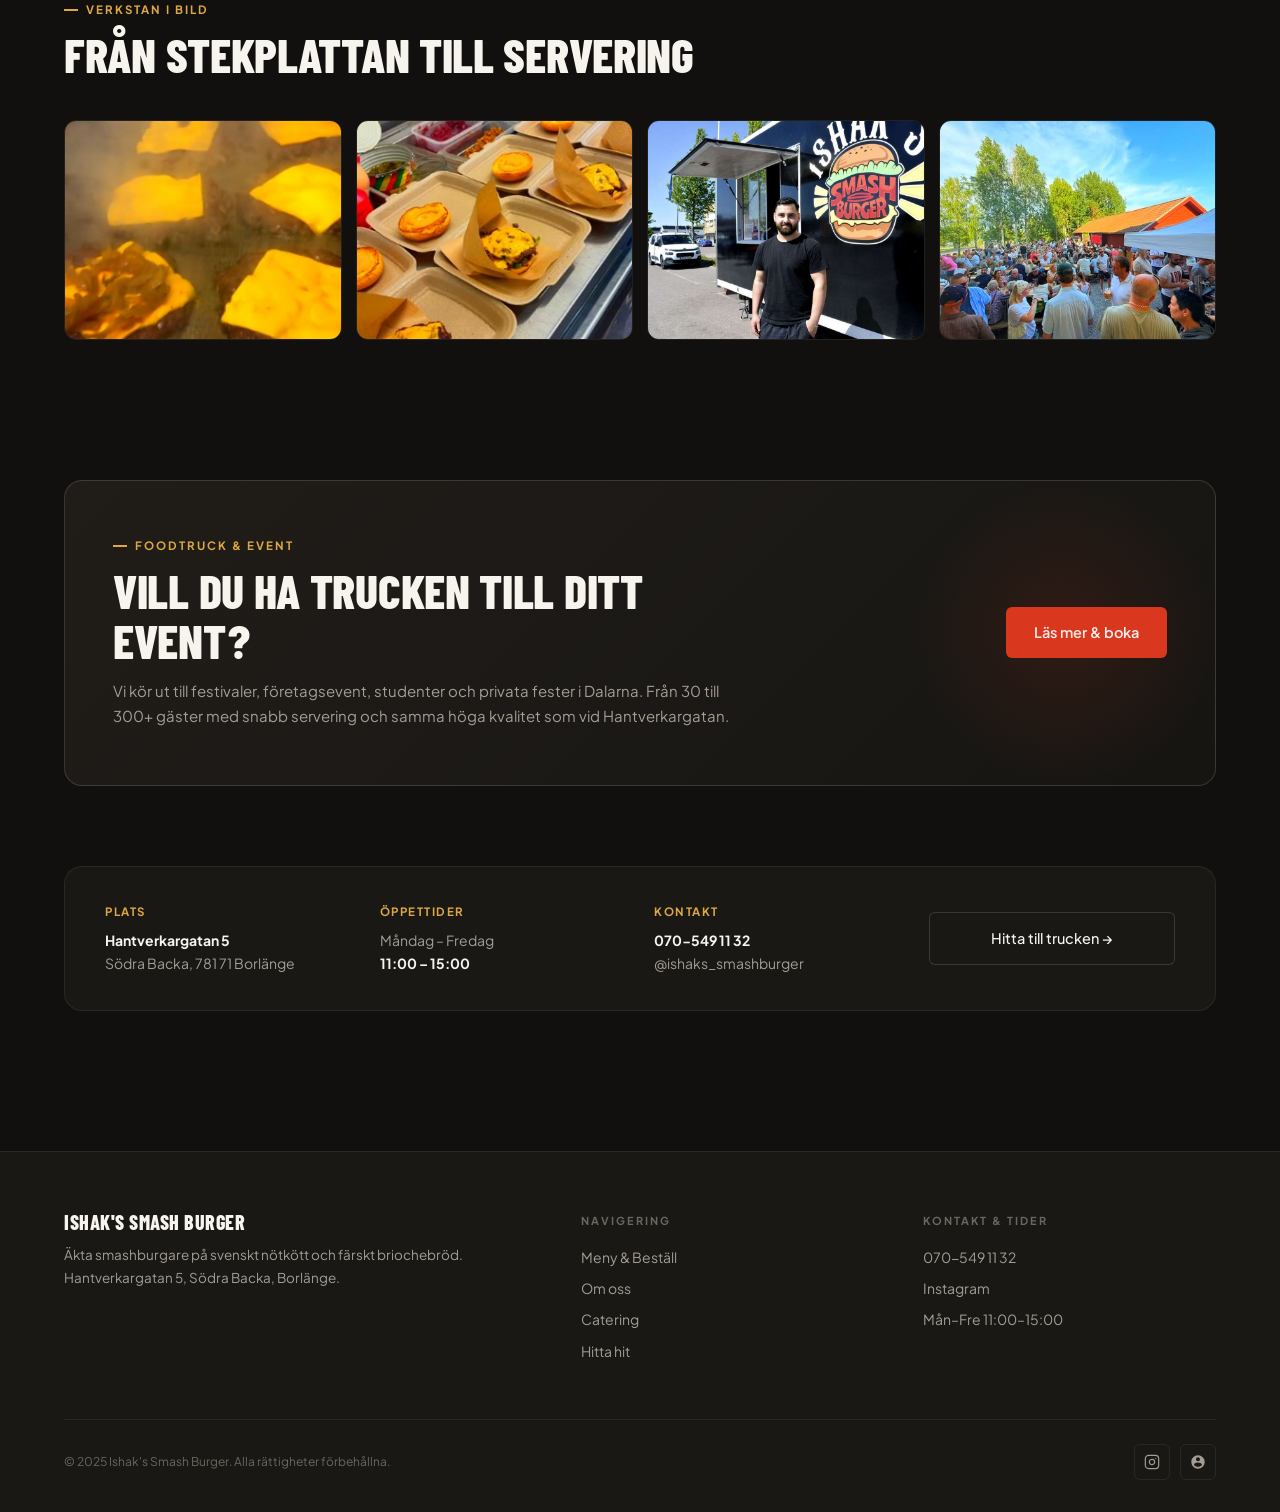
==== commit 439991aa: "Fix desktop cart leak, update hero and burger photos to authentic high-res foodtruck shots" ====
--- a/index.html
+++ b/index.html
@@ -98,12 +98,12 @@
             <div class="hero-card-showcase">
               <div class="hero-card-img-wrap">
                 <span class="hero-card-tag">Signaturmenyn</span>
-                <img src="assets/images/smash-burger-1-real.jpg" alt="Smash Burger 1 med cheddar och karamelliserad lök" />
+                <img src="assets/images/smash-burger-2.jpg" alt="Ishak's Smash Burger med dubbel patty, cheddar och karamelliserad lök" />
               </div>
               <div class="hero-card-info">
                 <div>
-                  <div class="hero-card-title">Smash Burger 1</div>
-                  <div class="hero-card-sub">Dubbel smash, cheddar, karamelliserad lök · Pommes + dryck ingår</div>
+                  <div class="hero-card-title">Ishak's Smash</div>
+                  <div class="hero-card-sub">Dubbel smashad patty, cheddar, rostad lök, brioche · Pommes + dryck ingår</div>
                 </div>
                 <div class="hero-card-price">150 kr</div>
               </div>
--- a/styles.css
+++ b/styles.css
@@ -1198,7 +1198,13 @@
   white-space: nowrap;
 }
 
-.cart-mobile-trigger.has-items { display: flex; }
+@media (max-width: 768px) {
+  .cart-mobile-trigger.has-items { display: flex; }
+}
+
+@media (min-width: 769px) {
+  .cart-mobile-trigger { display: none !important; }
+}
 
 .cart-drawer-overlay {
   display: none;
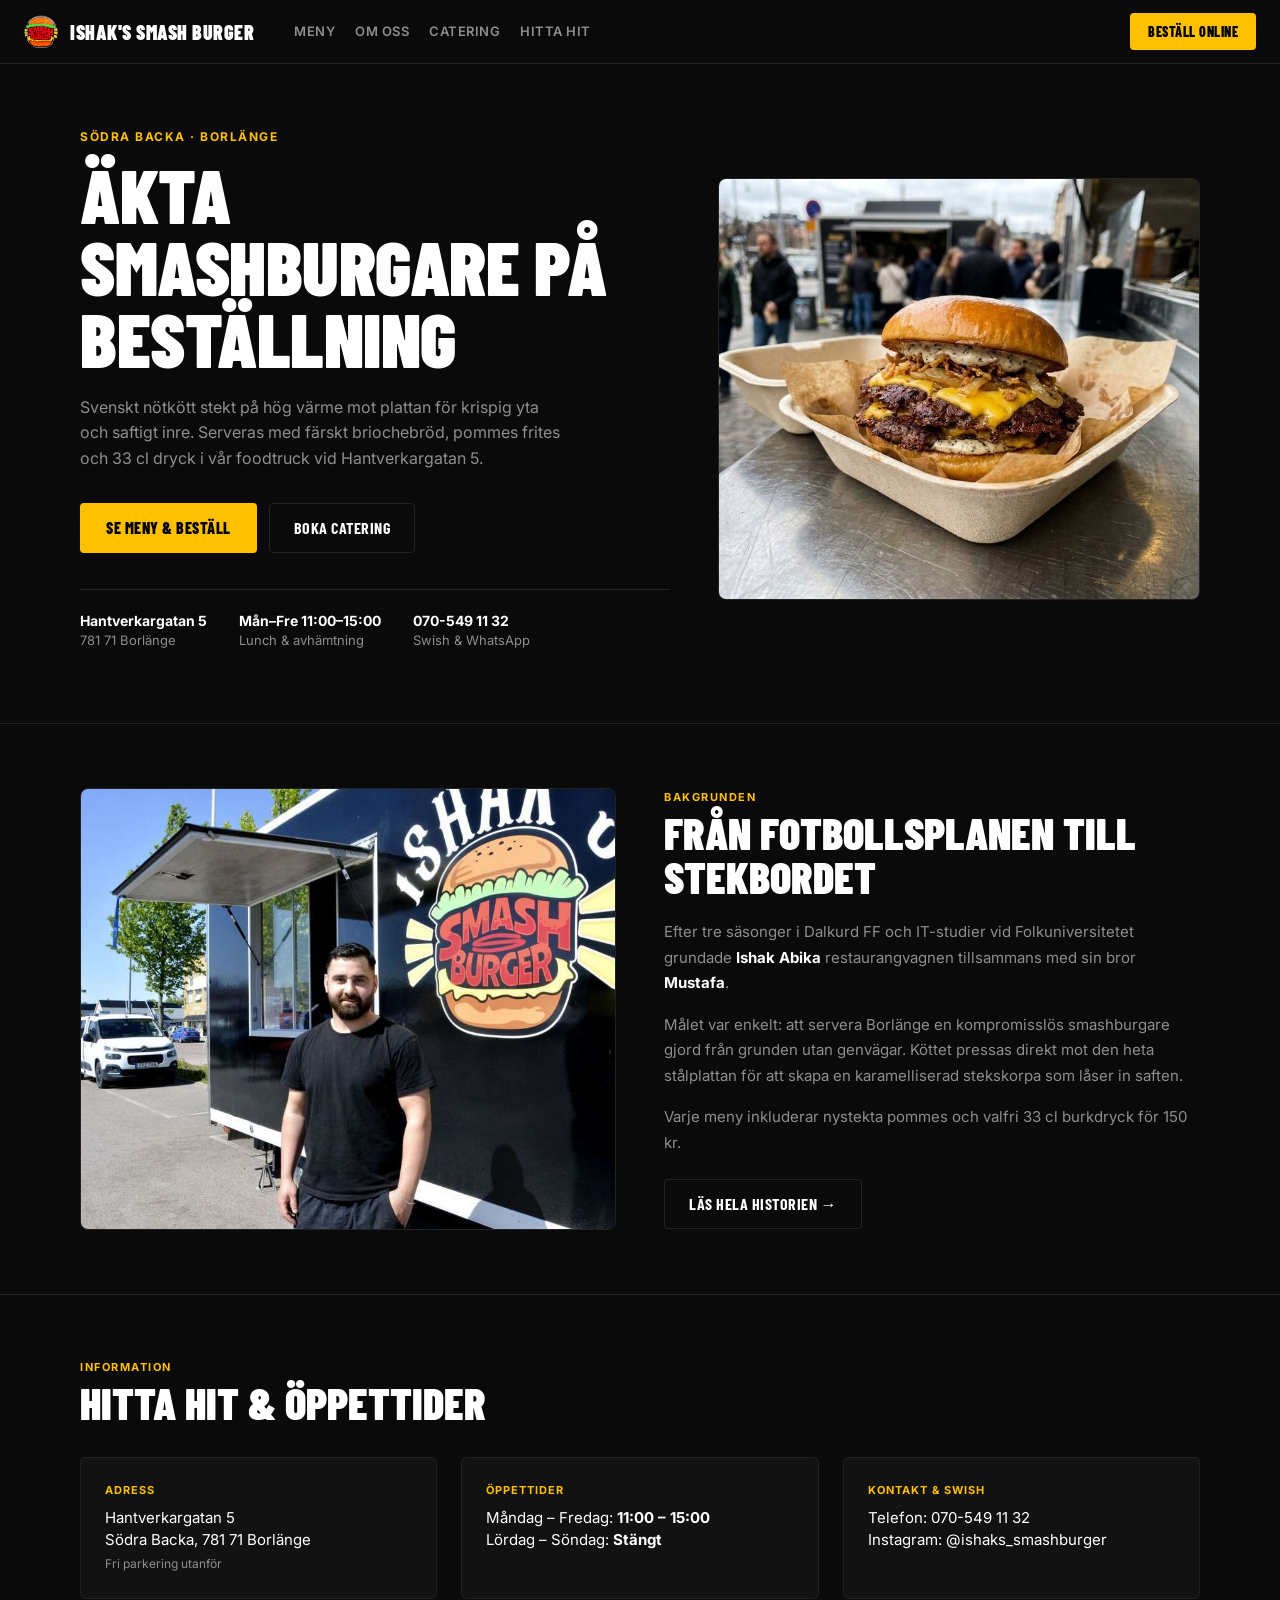
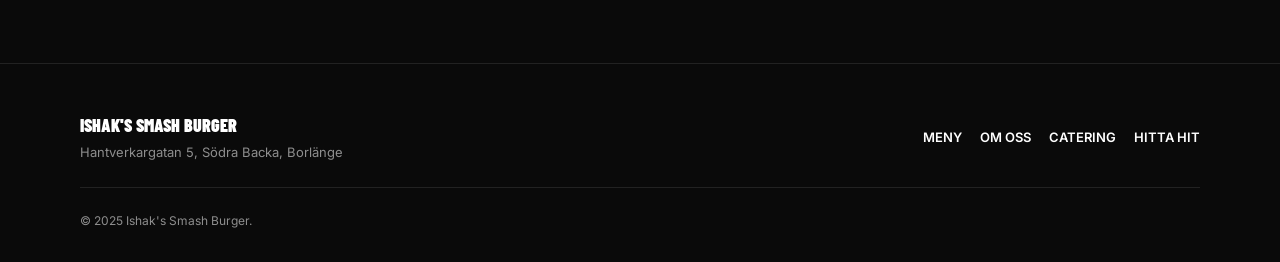
==== commit 33b734d0: "Strip all AI slop: clean solid black, mustard yellow accents, real foodtruck branding matching Basta" ====
--- a/index.html
+++ b/index.html
@@ -4,40 +4,30 @@
   <meta charset="UTF-8" />
   <meta name="viewport" content="width=device-width, initial-scale=1.0" />
   <title>Ishak's Smash Burger — Södra Backa, Borlänge</title>
-  <meta name="description" content="Äkta smashburgare på svenskt nötkött och färskt briochebröd. Foodtruck vid Hantverkargatan 5, Borlänge. Öppet mån–fre 11:00–15:00." />
-  <meta property="og:type" content="website" />
-  <meta property="og:site_name" content="Ishak's Smash Burger" />
-  <meta property="og:title" content="Ishak's Smash Burger — Södra Backa, Borlänge" />
-  <meta property="og:description" content="Äkta smashburgare på 100% svenskt nötkött, karamelliserad stekyta och nybakat brioche. Beställ för avhämtning." />
-  <meta property="og:url" content="https://tal3at10.github.io/ishaks-smashburger/" />
-  <meta property="og:image" content="https://tal3at10.github.io/ishaks-smashburger/assets/images/smash-burger-1-real.jpg" />
-  <meta name="theme-color" content="#11100E" />
+  <meta name="description" content="Äkta smashburgare på svenskt nötkött vid Hantverkargatan 5, Borlänge. Öppet mån–fre 11:00–15:00." />
   <link rel="icon" type="image/png" href="assets/images/logo.png" />
   <link rel="preconnect" href="https://fonts.googleapis.com" />
   <link rel="preconnect" href="https://fonts.gstatic.com" crossorigin />
-  <link href="https://fonts.googleapis.com/css2?family=Barlow+Condensed:ital,wght@0,600;0,700;0,800;1,700&family=Plus+Jakarta+Sans:wght@400;500;600;700&display=swap" rel="stylesheet" />
+  <link href="https://fonts.googleapis.com/css2?family=Barlow+Condensed:wght@700;800;900&family=Inter:wght@400;500;600;700&display=swap" rel="stylesheet" />
   <link rel="stylesheet" href="styles.css" />
 </head>
 <body>
 
-  <!-- NAVIGATION -->
+  <!-- NAV -->
   <nav class="site-nav">
     <a href="index.html" class="nav-brand" aria-label="Startsida">
       <img src="assets/images/logo.png" alt="Ishak's Smash Burger" />
-      <div>
-        <div class="nav-brand-name">ISHAK'S</div>
-        <div class="nav-brand-city">Södra Backa · Borlänge</div>
-      </div>
+      <span class="nav-brand-title">ISHAK'S SMASH BURGER</span>
     </a>
     <div class="nav-links" id="navLinks">
-      <a href="menu.html">Meny &amp; Beställ</a>
+      <a href="menu.html">Meny</a>
       <a href="om-oss.html">Om oss</a>
       <a href="catering.html">Catering</a>
       <a href="hitta-hit.html">Hitta hit</a>
     </div>
     <div class="nav-actions">
-      <a href="menu.html" class="btn-order-nav">Beställ online</a>
-      <button class="nav-hamburger" id="hamburger" aria-label="Meny" aria-expanded="false">
+      <a href="menu.html" class="btn-nav-order">Beställ online</a>
+      <button class="nav-hamburger" id="hamburger" aria-label="Meny">
         <span></span><span></span><span></span>
       </button>
     </div>
@@ -45,174 +35,100 @@
 
   <main class="page-top">
 
-    <!-- HERO SECTION (CRAFT BURGER SHOWCASE) -->
-    <section class="hero-craft">
-      <div class="hero-craft-bg"></div>
+    <!-- HERO -->
+    <section class="hero-clean">
       <div class="container">
-        <div class="hero-grid">
-          
-          <!-- Content Left -->
-          <div class="hero-craft-content">
-            <div class="hero-pill">
-              <span class="hero-pill-dot"></span>
-              <span>Öppet mån–fre 11:00–15:00 · Södra Backa</span>
+        <div class="hero-clean-grid">
+          <div>
+            <div class="hero-clean-tag">Södra Backa · Borlänge</div>
+            <h1 class="hero-clean-title">Äkta smashburgare på beställning</h1>
+            <p class="hero-clean-desc">
+              Svenskt nötkött stekt på hög värme mot plattan för krispig yta och saftigt inre.
+              Serveras med färskt briochebröd, pommes frites och 33 cl dryck i vår foodtruck vid Hantverkargatan 5.
+            </p>
+            <div class="hero-clean-actions">
+              <a href="menu.html" class="btn-black-yellow">Se meny &amp; beställ</a>
+              <a href="catering.html" class="btn-black-outline">Boka catering</a>
             </div>
-
-            <h1 class="hero-craft-title">
-              Äkta smashburgare <span class="highlight">gjorda rätt</span>
-            </h1>
-
-            <p class="hero-craft-desc">
-              Hög värme, 100% svenskt nötkött och krispigt karamelliserad stekyta som låser in saften.
-              Serveras med färskrostat briochebröd — alltid lagat direkt på beställning vid Hantverkargatan 5.
-            </p>
-
-            <div class="hero-craft-actions">
-              <a href="menu.html" class="btn-hero-primary">
-                <svg viewBox="0 0 24 24" fill="none" stroke="currentColor" stroke-width="2" width="18" height="18"><path d="M6 2L3 6v14a2 2 0 002 2h14a2 2 0 002-2V6l-3-4z"/><line x1="3" y1="6" x2="21" y2="6"/><path d="M16 10a4 4 0 01-8 0"/></svg>
-                <span>Se meny &amp; beställ</span>
-              </a>
-              <a href="catering.html" class="btn-hero-ghost">
-                <span>Boka foodtruck</span>
-              </a>
-            </div>
-
-            <div class="hero-meta-strip">
-              <div class="hero-meta-item">
+            <div class="hero-clean-meta">
+              <div>
                 <strong>Hantverkargatan 5</strong>
                 <span>781 71 Borlänge</span>
               </div>
-              <div class="hero-meta-item">
-                <strong>Pommes + Dryck ingår</strong>
-                <span>I alla våra menyer</span>
+              <div>
+                <strong>Mån–Fre 11:00–15:00</strong>
+                <span>Lunch &amp; avhämtning</span>
               </div>
-              <div class="hero-meta-item">
+              <div>
                 <strong>070-549 11 32</strong>
-                <span>Avhämtning &amp; Swish</span>
+                <span>Swish &amp; WhatsApp</span>
               </div>
             </div>
           </div>
 
-          <!-- Showcase Card Right -->
-          <div class="hero-craft-showcase">
-            <div class="hero-card-showcase">
-              <div class="hero-card-img-wrap">
-                <span class="hero-card-tag">Signaturmenyn</span>
-                <img src="assets/images/smash-burger-2.jpg" alt="Ishak's Smash Burger med dubbel patty, cheddar och karamelliserad lök" />
-              </div>
-              <div class="hero-card-info">
-                <div>
-                  <div class="hero-card-title">Ishak's Smash</div>
-                  <div class="hero-card-sub">Dubbel smashad patty, cheddar, rostad lök, brioche · Pommes + dryck ingår</div>
-                </div>
-                <div class="hero-card-price">150 kr</div>
-              </div>
-            </div>
+          <div class="hero-clean-img-wrap">
+            <img src="assets/images/smash-burger-2.jpg" alt="Smashburger från Ishak's vid foodtrucken" />
           </div>
-
         </div>
       </div>
     </section>
 
-    <!-- STORY / ABOUT SECTION -->
-    <section class="section" style="padding-top: 20px;">
+    <!-- ABOUT SECTION -->
+    <section class="section">
       <div class="container">
-        <div class="section-label">Hantverket bakom</div>
-        <h2 class="section-title">Från Dalkurd FF till Borlänges krispigaste smash</h2>
-
-        <div class="story-card">
-          <div class="story-img-wrap">
-            <img src="assets/images/chefs-truck.jpg" alt="Ishak och Mustafa i foodtrucken" loading="lazy" />
+        <div class="about-split">
+          <div class="about-photo">
+            <img src="assets/images/foodtruck-exterior.jpg" alt="Ishak Abika vid sin foodtruck i Borlänge" />
           </div>
-          <div class="story-content">
-            <p class="story-lead">
-              Efter tre säsonger i <strong>Dalkurd FF</strong> och IT-studier vid Folkuniversitetet
-              bestämde sig Ishak för att ta samma disciplin in i köket.
+          <div class="about-text">
+            <div class="section-tag">Bakgrunden</div>
+            <h2 class="section-title" style="margin-bottom: 20px;">Från fotbollsplanen till stekbordet</h2>
+            <p>
+              Efter tre säsonger i Dalkurd FF och IT-studier vid Folkuniversitetet grundade <strong>Ishak Abika</strong> restaurangvagnen tillsammans med sin bror <strong>Mustafa</strong>.
             </p>
-            <p class="story-body">
-              Det tog bröderna tre månaders receptutveckling och hundratals provgrillningar innan de var nöjda.
-              Tekniken bygger på den äkta smashtekniken: bollar av färskt nötkött trycks hårt mot en 220-gradig stekplatta
-              så att Maillard-reaktionen bildar en krispig, djup stekyta medan insidan förblir mör och saftig.
+            <p>
+              Målet var enkelt: att servera Borlänge en kompromisslös smashburgare gjord från grunden utan genvägar. Köttet pressas direkt mot den heta stålplattan för att skapa en karamelliserad stekskorpa som låser in saften.
             </p>
-            <div class="stats-grid">
-              <div class="stat-item">
-                <div class="stat-num">3 mån</div>
-                <div class="stat-label">Receptutveckling</div>
-              </div>
-              <div class="stat-item">
-                <div class="stat-num">100%</div>
-                <div class="stat-label">På beställning</div>
-              </div>
-              <div class="stat-item">
-                <div class="stat-num">4.7★</div>
-                <div class="stat-label">Betyg på Foodora</div>
-              </div>
+            <p>
+              Varje meny inkluderar nystekta pommes och valfri 33 cl burkdryck för 150 kr.
+            </p>
+            <div style="margin-top: 24px;">
+              <a href="om-oss.html" class="btn-black-outline">Läs hela historien &rarr;</a>
             </div>
           </div>
         </div>
       </div>
     </section>
 
-    <!-- PHOTO GALLERY -->
-    <section class="section" style="padding-top: 0;">
+    <!-- QUICK INFO -->
+    <section class="section">
       <div class="container">
-        <div class="section-label">Verkstan i bild</div>
-        <h2 class="section-title">Från stekplattan till servering</h2>
-
-        <div class="gallery-grid">
-          <div class="gallery-item">
-            <img src="assets/images/grill-smash.jpg" alt="Smash på plattan" loading="lazy" />
+        <div class="section-head">
+          <div class="section-tag">Information</div>
+          <h2 class="section-title">Hitta hit &amp; öppettider</h2>
+        </div>
+        <div class="quick-info-row">
+          <div class="quick-info-col">
+            <div class="quick-info-label">Adress</div>
+            <div class="quick-info-val">
+              Hantverkargatan 5<br>
+              Södra Backa, 781 71 Borlänge<br>
+              <span style="font-size:12px;color:#8E8E8E;">Fri parkering utanför</span>
+            </div>
           </div>
-          <div class="gallery-item">
-            <img src="assets/images/boxes-prep.jpg" alt="Klart i boxar" loading="lazy" />
+          <div class="quick-info-col">
+            <div class="quick-info-label">Öppettider</div>
+            <div class="quick-info-val">
+              Måndag – Fredag: <strong>11:00 – 15:00</strong><br>
+              Lördag – Söndag: <strong>Stängt</strong>
+            </div>
           </div>
-          <div class="gallery-item">
-            <img src="assets/images/foodtruck-exterior.jpg" alt="Foodtrucken i Södra Backa" loading="lazy" />
-          </div>
-          <div class="gallery-item">
-            <img src="assets/images/event-5mans.jpg" alt="Event vid 5mans Bryggeri" loading="lazy" />
-          </div>
-        </div>
-      </div>
-    </section>
-
-    <!-- CATERING BANNER (ELEGANT CRAFT CARD) -->
-    <section class="section" style="padding: 0;">
-      <div class="container">
-        <div class="catering-banner-card">
-          <div class="catering-banner-text">
-            <div class="section-label">Foodtruck &amp; Event</div>
-            <h2 class="section-title">Vill du ha trucken till ditt event?</h2>
-            <p>
-              Vi kör ut till festivaler, företagsevent, studenter och privata fester i Dalarna.
-              Från 30 till 300+ gäster med snabb servering och samma höga kvalitet som vid Hantverkargatan.
-            </p>
-          </div>
-          <div class="catering-banner-actions">
-            <a href="catering.html" class="btn-hero-primary">Läs mer &amp; boka</a>
-          </div>
-        </div>
-      </div>
-    </section>
-
-    <!-- LOCATION INFO STRIP -->
-    <section class="section" style="padding-top: 20px;">
-      <div class="container">
-        <div class="info-strip">
-          <div class="info-strip-col">
-            <h4>Plats</h4>
-            <p><strong>Hantverkargatan 5</strong><br>Södra Backa, 781 71 Borlänge</p>
-          </div>
-          <div class="info-strip-col">
-            <h4>Öppettider</h4>
-            <p>Måndag – Fredag<br><strong>11:00 – 15:00</strong></p>
-          </div>
-          <div class="info-strip-col">
-            <h4>Kontakt</h4>
-            <p><a href="tel:+46705491132"><strong>070-549 11 32</strong></a><br><a href="https://www.instagram.com/ishaks_smashburger/" target="_blank" rel="noopener">@ishaks_smashburger</a></p>
-          </div>
-          <div class="info-strip-col" style="display:flex;align-items:center;">
-            <a href="hitta-hit.html" class="btn-hero-ghost" style="width:100%;justify-content:center;">Hitta till trucken &rarr;</a>
+          <div class="quick-info-col">
+            <div class="quick-info-label">Kontakt &amp; Swish</div>
+            <div class="quick-info-val">
+              Telefon: <a href="tel:+46705491132">070-549 11 32</a><br>
+              Instagram: <a href="https://www.instagram.com/ishaks_smashburger/" target="_blank" rel="noopener">@ishaks_smashburger</a>
+            </div>
           </div>
         </div>
       </div>
@@ -223,35 +139,20 @@
   <!-- FOOTER -->
   <footer class="site-footer">
     <div class="container">
-      <div class="footer-grid">
-        <div class="footer-brand">
-          <div class="nav-brand-name">ISHAK'S SMASH BURGER</div>
-          <p>Äkta smashburgare på svenskt nötkött och färskt briochebröd.<br>Hantverkargatan 5, Södra Backa, Borlänge.</p>
+      <div class="footer-row">
+        <div>
+          <span style="font-family:var(--font-display);font-weight:900;font-size:18px;">ISHAK'S SMASH BURGER</span>
+          <p style="font-size:13px;color:#8E8E8E;margin-top:4px;">Hantverkargatan 5, Södra Backa, Borlänge</p>
         </div>
-        <div class="footer-col">
-          <h4>Navigering</h4>
-          <a href="menu.html">Meny &amp; Beställ</a>
+        <div style="display:flex;gap:18px;font-size:13px;font-weight:600;text-transform:uppercase;">
+          <a href="menu.html">Meny</a>
           <a href="om-oss.html">Om oss</a>
           <a href="catering.html">Catering</a>
           <a href="hitta-hit.html">Hitta hit</a>
         </div>
-        <div class="footer-col">
-          <h4>Kontakt &amp; Tider</h4>
-          <a href="tel:+46705491132">070-549 11 32</a>
-          <a href="https://www.instagram.com/ishaks_smashburger/" target="_blank" rel="noopener">Instagram</a>
-          <p>Mån–Fre 11:00–15:00</p>
-        </div>
       </div>
-      <div class="footer-bottom">
-        <p>&copy; 2025 Ishak's Smash Burger. Alla rättigheter förbehållna.</p>
-        <div class="footer-social">
-          <a href="https://www.instagram.com/ishaks_smashburger/" target="_blank" rel="noopener" aria-label="Instagram">
-            <svg viewBox="0 0 24 24" fill="none" stroke="currentColor" stroke-width="1.8" stroke-linecap="round" stroke-linejoin="round"><rect x="2" y="2" width="20" height="20" rx="5" ry="5"/><path d="M16 11.37A4 4 0 1112.63 8 4 4 0 0116 11.37z"/><line x1="17.5" y1="6.5" x2="17.51" y2="6.5"/></svg>
-          </a>
-          <a href="https://www.foodora.se/en/restaurant/wka5/ishaks-smashburger" target="_blank" rel="noopener" aria-label="Foodora">
-            <svg viewBox="0 0 24 24" fill="currentColor" width="16" height="16"><path d="M12 2C6.48 2 2 6.48 2 12s4.48 10 10 10 10-4.48 10-10S17.52 2 12 2zm0 3c1.66 0 3 1.34 3 3s-1.34 3-3 3-3-1.34-3-3 1.34-3 3-3zm0 14.2c-2.5 0-4.71-1.28-6-3.22.03-1.99 4-3.08 6-3.08 1.99 0 5.97 1.09 6 3.08-1.29 1.94-3.5 3.22-6 3.22z"/></svg>
-          </a>
-        </div>
+      <div class="footer-copy">
+        &copy; 2025 Ishak's Smash Burger.
       </div>
     </div>
   </footer>
--- a/styles.css
+++ b/styles.css
@@ -1,4 +1,4 @@
-@import url('https://fonts.googleapis.com/css2?family=Barlow+Condensed:ital,wght@0,600;0,700;0,800;1,700&family=Plus+Jakarta+Sans:wght@400;500;600;700&display=swap');
+@import url('https://fonts.googleapis.com/css2?family=Barlow+Condensed:wght@700;800;900&family=Inter:wght@400;500;600;700&display=swap');
 
 *, *::before, *::after {
   box-sizing: border-box;
@@ -7,32 +7,17 @@
 }
 
 :root {
-  --bg: #11100E;
-  --surface: #191815;
-  --surface-2: #22201C;
-  --surface-card: #1D1B18;
-  --border: rgba(255, 245, 230, 0.07);
-  --border-strong: rgba(255, 245, 230, 0.14);
-  --ink: #F7F4EE;
-  --ink-muted: #A39D94;
-  --ink-dim: #6B665E;
-  --accent: #D9381E;
-  --accent-hover: #BE2E17;
-  --gold: #DDA843;
-  --gold-dim: rgba(221, 168, 67, 0.15);
-  --green: #2BB673;
+  --bg: #0A0A0A;
+  --surface: #121212;
+  --surface-2: #181818;
+  --border: #222222;
+  --ink: #FFFFFF;
+  --ink-muted: #8E8E8E;
+  --yellow: #FFC000;
+  --yellow-hover: #E5AC00;
   --font-display: 'Barlow Condensed', sans-serif;
-  --font-body: 'Plus Jakarta Sans', system-ui, -apple-system, sans-serif;
-  --nav-h: 68px;
-  --cart-w: 340px;
-  --radius-sm: 6px;
-  --radius-md: 12px;
-  --radius-lg: 18px;
-}
-
-html {
-  scroll-behavior: smooth;
-  background-color: var(--bg);
+  --font-body: 'Inter', system-ui, sans-serif;
+  --nav-h: 64px;
 }
 
 body {
@@ -40,187 +25,93 @@
   color: var(--ink);
   font-family: var(--font-body);
   font-size: 15px;
-  line-height: 1.6;
+  line-height: 1.5;
   -webkit-font-smoothing: antialiased;
 }
 
-img {
-  display: block;
-  max-width: 100%;
-}
-
-a {
-  text-decoration: none;
-  color: inherit;
-}
-
-button {
-  cursor: pointer;
-  border: none;
-  background: none;
-  font: inherit;
-}
+a { text-decoration: none; color: inherit; }
+button { cursor: pointer; border: none; background: none; font: inherit; }
+img { display: block; max-width: 100%; }
 
 .container {
-  max-width: 1200px;
+  max-width: 1160px;
   margin: 0 auto;
-  padding: 0 24px;
-}
-
-/* ─── NAVIGATION ─── */
+  padding: 0 20px;
+}
+
+/* NAV */
 .site-nav {
   position: fixed;
-  top: 0;
-  left: 0;
-  right: 0;
+  top: 0; left: 0; right: 0;
   height: var(--nav-h);
-  background: rgba(17, 16, 14, 0.88);
-  backdrop-filter: blur(16px);
-  -webkit-backdrop-filter: blur(16px);
+  background: var(--bg);
   border-bottom: 1px solid var(--border);
   z-index: 900;
   display: flex;
   align-items: center;
-  padding: 0 28px;
-  gap: 36px;
+  padding: 0 24px;
+  gap: 28px;
 }
 
 .nav-brand {
   display: flex;
   align-items: center;
   gap: 12px;
-  flex-shrink: 0;
-}
-
-.nav-brand img {
-  width: 38px;
-  height: 38px;
-  border-radius: 50%;
-  border: 1px solid var(--border-strong);
-}
-
-.nav-brand-name {
-  font-family: var(--font-display);
-  font-weight: 800;
-  font-size: 19px;
+}
+.nav-brand img { width: 34px; height: 34px; border-radius: 50%; }
+.nav-brand-title {
+  font-family: var(--font-display);
+  font-weight: 900;
+  font-size: 20px;
   letter-spacing: 0.5px;
   line-height: 1;
 }
 
-.nav-brand-city {
-  font-size: 11px;
-  color: var(--ink-muted);
-  letter-spacing: 0.4px;
-  margin-top: 2px;
-}
-
 .nav-links {
   display: flex;
   align-items: center;
-  gap: 8px;
+  gap: 20px;
   flex: 1;
-}
-
+  margin-left: 12px;
+}
 .nav-links a {
-  font-size: 13.5px;
-  font-weight: 500;
-  color: var(--ink-muted);
-  padding: 8px 14px;
-  border-radius: var(--radius-sm);
-  transition: color 0.15s, background 0.15s;
-}
-
-.nav-links a:hover,
-.nav-links a.active {
-  color: var(--ink);
-  background: rgba(255, 255, 255, 0.04);
-}
-
-.nav-actions {
-  display: flex;
-  align-items: center;
-  gap: 14px;
-  flex-shrink: 0;
-}
-
-.btn-order-nav {
-  background: var(--accent);
-  color: #fff;
   font-size: 13px;
   font-weight: 600;
-  letter-spacing: 0.4px;
-  padding: 9px 20px;
-  border-radius: var(--radius-sm);
-  transition: background 0.15s, transform 0.1s;
-  white-space: nowrap;
-}
-
-.btn-order-nav:hover {
-  background: var(--accent-hover);
-  transform: translateY(-1px);
-}
-
-.nav-cart-btn {
-  position: relative;
-  display: flex;
-  align-items: center;
-  justify-content: center;
-  width: 40px;
-  height: 40px;
-  background: var(--surface);
-  border: 1px solid var(--border);
-  border-radius: var(--radius-sm);
+  text-transform: uppercase;
+  letter-spacing: 0.5px;
   color: var(--ink-muted);
-  transition: color 0.15s, border-color 0.15s;
-}
-
-.nav-cart-btn:hover {
-  color: var(--ink);
-  border-color: var(--border-strong);
-}
-
-.nav-cart-btn svg {
-  width: 19px;
-  height: 19px;
-}
-
-.cart-badge {
-  position: absolute;
-  top: -4px;
-  right: -4px;
-  background: var(--accent);
-  color: #fff;
-  font-size: 10px;
-  font-weight: 700;
-  min-width: 18px;
-  height: 18px;
-  border-radius: 9px;
-  display: flex;
-  align-items: center;
-  justify-content: center;
-  padding: 0 4px;
-  opacity: 0;
-  transform: scale(0.6);
-  transition: opacity 0.2s, transform 0.2s;
-}
-
-.cart-badge.visible {
-  opacity: 1;
-  transform: scale(1);
-}
+}
+.nav-links a:hover, .nav-links a.active { color: var(--ink); }
+
+.nav-actions {
+  display: flex;
+  align-items: center;
+  gap: 12px;
+}
+
+.btn-nav-order {
+  background: var(--yellow);
+  color: #000;
+  font-family: var(--font-display);
+  font-weight: 800;
+  font-size: 14px;
+  letter-spacing: 0.5px;
+  text-transform: uppercase;
+  padding: 8px 18px;
+  border-radius: 4px;
+}
+.btn-nav-order:hover { background: var(--yellow-hover); }
 
 .nav-hamburger {
   display: none;
   flex-direction: column;
   gap: 5px;
   padding: 6px;
-  color: var(--ink);
-}
-
+  color: #fff;
+}
 .nav-hamburger span {
   display: block;
-  width: 22px;
-  height: 2px;
+  width: 20px; height: 2px;
   background: currentColor;
 }
 
@@ -228,644 +119,271 @@
   .nav-links {
     display: none;
     position: absolute;
-    top: var(--nav-h);
-    left: 0;
-    right: 0;
+    top: var(--nav-h); left: 0; right: 0;
     background: var(--surface);
     flex-direction: column;
     padding: 16px 24px;
-    gap: 0;
+    gap: 16px;
     border-bottom: 1px solid var(--border);
+    margin-left: 0;
   }
   .nav-links.open { display: flex; }
-  .nav-links a {
-    padding: 14px 0;
-    font-size: 15px;
-    border-bottom: 1px solid var(--border);
-    width: 100%;
-  }
-  .nav-links a:last-child { border-bottom: none; }
   .nav-hamburger { display: flex; }
-  .btn-order-nav { display: none; }
-}
-
-/* ─── PAGE WRAPPER ─── */
-.page-top {
-  padding-top: var(--nav-h);
-}
-
-/* ─── HERO REDESIGN (CRAFT BURGER SHOWCASE) ─── */
-.hero-craft {
-  position: relative;
-  min-height: calc(100vh - var(--nav-h));
-  display: flex;
-  align-items: center;
-  padding: 60px 0 80px;
-  overflow: hidden;
-}
-
-.hero-craft-bg {
-  position: absolute;
-  inset: 0;
-  background: radial-gradient(circle at 75% 35%, rgba(217, 56, 30, 0.08) 0%, transparent 60%),
-              radial-gradient(circle at 20% 80%, rgba(221, 168, 67, 0.04) 0%, transparent 50%),
-              var(--bg);
-  z-index: -1;
-}
-
-.hero-grid {
+  .btn-nav-order { display: none; }
+}
+
+.page-top { padding-top: var(--nav-h); }
+
+/* HERO */
+.hero-clean {
+  padding: 64px 0 72px;
+  border-bottom: 1px solid var(--border);
+}
+
+.hero-clean-grid {
   display: grid;
-  grid-template-columns: 1.15fr 0.85fr;
-  align-items: center;
-  gap: 56px;
-}
-
-.hero-pill {
-  display: inline-flex;
-  align-items: center;
-  gap: 8px;
-  background: var(--surface-2);
-  border: 1px solid var(--border-strong);
-  padding: 6px 14px;
-  border-radius: 100px;
+  grid-template-columns: 1.1fr 0.9fr;
+  align-items: center;
+  gap: 48px;
+}
+
+.hero-clean-tag {
   font-size: 12px;
-  font-weight: 600;
-  color: var(--ink-muted);
+  font-weight: 700;
+  text-transform: uppercase;
+  letter-spacing: 1.5px;
+  color: var(--yellow);
+  margin-bottom: 12px;
+}
+
+.hero-clean-title {
+  font-family: var(--font-display);
+  font-weight: 900;
+  font-size: clamp(48px, 6vw, 76px);
+  line-height: 0.95;
+  text-transform: uppercase;
+  letter-spacing: -0.5px;
   margin-bottom: 20px;
 }
 
-.hero-pill-dot {
-  width: 7px;
-  height: 7px;
-  border-radius: 50%;
-  background: var(--green);
-  box-shadow: 0 0 8px rgba(43, 182, 115, 0.6);
-}
-
-.hero-craft-title {
-  font-family: var(--font-display);
-  font-weight: 800;
-  font-size: clamp(48px, 6vw, 76px);
-  line-height: 0.98;
-  letter-spacing: -0.5px;
-  text-transform: uppercase;
-  margin-bottom: 20px;
-}
-
-.hero-craft-title span.highlight {
-  color: var(--accent);
-}
-
-.hero-craft-desc {
+.hero-clean-desc {
   font-size: 16px;
   color: var(--ink-muted);
-  line-height: 1.7;
-  max-width: 500px;
+  line-height: 1.6;
+  max-width: 480px;
   margin-bottom: 32px;
 }
 
-.hero-craft-actions {
-  display: flex;
-  align-items: center;
-  gap: 14px;
-  flex-wrap: wrap;
+.hero-clean-actions {
+  display: flex;
+  gap: 12px;
   margin-bottom: 36px;
 }
 
-.btn-hero-primary {
+.btn-black-yellow {
   display: inline-flex;
   align-items: center;
-  gap: 10px;
-  background: var(--accent);
+  background: var(--yellow);
+  color: #000;
+  font-family: var(--font-display);
+  font-weight: 800;
+  font-size: 16px;
+  letter-spacing: 0.5px;
+  text-transform: uppercase;
+  padding: 12px 26px;
+  border-radius: 4px;
+}
+.btn-black-yellow:hover { background: var(--yellow-hover); }
+
+.btn-black-outline {
+  display: inline-flex;
+  align-items: center;
+  background: transparent;
   color: #fff;
-  font-size: 14.5px;
-  font-weight: 600;
-  padding: 14px 28px;
-  border-radius: var(--radius-sm);
-  transition: background 0.15s, transform 0.1s;
-}
-
-.btn-hero-primary:hover {
-  background: var(--accent-hover);
-  transform: translateY(-2px);
-}
-
-.btn-hero-ghost {
-  display: inline-flex;
-  align-items: center;
-  gap: 10px;
-  background: var(--surface);
-  border: 1px solid var(--border-strong);
-  color: var(--ink);
-  font-size: 14.5px;
-  font-weight: 500;
-  padding: 14px 26px;
-  border-radius: var(--radius-sm);
-  transition: background 0.15s, border-color 0.15s;
-}
-
-.btn-hero-ghost:hover {
-  background: var(--surface-2);
-  border-color: rgba(255, 255, 255, 0.25);
-}
-
-.hero-meta-strip {
-  display: flex;
-  gap: 28px;
+  border: 1px solid var(--border);
+  font-family: var(--font-display);
+  font-weight: 700;
+  font-size: 16px;
+  letter-spacing: 0.5px;
+  text-transform: uppercase;
+  padding: 12px 24px;
+  border-radius: 4px;
+}
+.btn-black-outline:hover { border-color: #444; }
+
+.hero-clean-meta {
+  display: flex;
+  gap: 32px;
   border-top: 1px solid var(--border);
-  padding-top: 24px;
+  padding-top: 20px;
   font-size: 13px;
   color: var(--ink-muted);
 }
-
-.hero-meta-item strong {
+.hero-clean-meta strong {
   display: block;
-  color: var(--ink);
+  color: #fff;
   font-size: 14px;
-  font-weight: 600;
-}
-
-/* Hero Showcase Card */
-.hero-card-showcase {
-  position: relative;
-  background: var(--surface-card);
-  border: 1px solid var(--border-strong);
-  border-radius: var(--radius-lg);
-  padding: 16px;
-  box-shadow: 0 24px 48px -12px rgba(0, 0, 0, 0.6);
-}
-
-.hero-card-img-wrap {
-  position: relative;
-  border-radius: var(--radius-md);
+}
+
+.hero-clean-img-wrap {
+  border-radius: 8px;
   overflow: hidden;
+  border: 1px solid var(--border);
+  background: var(--surface);
+}
+.hero-clean-img-wrap img {
+  width: 100%;
   height: 420px;
-}
-
-.hero-card-img-wrap img {
-  width: 100%;
-  height: 100%;
   object-fit: cover;
-  transition: transform 0.4s ease;
-}
-
-.hero-card-showcase:hover .hero-card-img-wrap img {
-  transform: scale(1.03);
-}
-
-.hero-card-tag {
-  position: absolute;
-  top: 14px;
-  left: 14px;
-  background: rgba(17, 16, 14, 0.85);
-  backdrop-filter: blur(8px);
-  border: 1px solid var(--border-strong);
-  padding: 6px 12px;
-  border-radius: 100px;
+}
+
+@media (max-width: 900px) {
+  .hero-clean-grid { grid-template-columns: 1fr; gap: 36px; }
+  .hero-clean-img-wrap img { height: 320px; }
+  .hero-clean { padding: 40px 0; }
+}
+
+/* SECTION */
+.section { padding: 64px 0; border-bottom: 1px solid var(--border); }
+
+.section-head {
+  margin-bottom: 32px;
+}
+.section-tag {
   font-size: 11px;
-  font-weight: 600;
-  color: var(--gold);
-  letter-spacing: 0.5px;
-  text-transform: uppercase;
-}
-
-.hero-card-info {
-  padding: 18px 8px 6px;
-  display: flex;
-  justify-content: space-between;
-  align-items: center;
-}
-
-.hero-card-title {
-  font-family: var(--font-display);
   font-weight: 700;
-  font-size: 24px;
-  text-transform: uppercase;
-  letter-spacing: 0.3px;
-}
-
-.hero-card-sub {
-  font-size: 12.5px;
-  color: var(--ink-muted);
-  margin-top: 2px;
-}
-
-.hero-card-price {
-  font-family: var(--font-display);
-  font-weight: 700;
-  font-size: 24px;
-  color: var(--accent);
-  white-space: nowrap;
-  flex-shrink: 0;
-  margin-left: 14px;
-}
-
-@media (max-width: 960px) {
-  .hero-grid {
-    grid-template-columns: 1fr;
-    gap: 40px;
-  }
-  .hero-card-img-wrap { height: 320px; }
-  .hero-craft { padding: 40px 0 60px; }
-}
-
-/* ─── SECTION HEADINGS ─── */
-.section {
-  padding: 80px 0;
-}
-
-.section-label {
-  font-size: 11.5px;
-  font-weight: 700;
-  letter-spacing: 2px;
-  text-transform: uppercase;
-  color: var(--gold);
-  margin-bottom: 10px;
-  display: flex;
-  align-items: center;
-  gap: 8px;
-}
-
-.section-label::before {
-  content: '';
-  display: inline-block;
-  width: 14px;
-  height: 2px;
-  background: var(--gold);
-}
-
+  text-transform: uppercase;
+  letter-spacing: 1.5px;
+  color: var(--yellow);
+  margin-bottom: 6px;
+}
 .section-title {
   font-family: var(--font-display);
-  font-weight: 800;
-  font-size: clamp(32px, 4.5vw, 48px);
-  line-height: 1.05;
-  text-transform: uppercase;
-  letter-spacing: -0.3px;
-}
-
-/* ─── STORY / ABOUT SECTION (ELEGANT FRAMING) ─── */
-.story-card {
-  background: var(--surface);
-  border: 1px solid var(--border);
-  border-radius: var(--radius-lg);
-  overflow: hidden;
+  font-weight: 900;
+  font-size: clamp(32px, 4vw, 44px);
+  text-transform: uppercase;
+  line-height: 1;
+}
+
+/* ABOUT SPLIT */
+.about-split {
   display: grid;
   grid-template-columns: 1fr 1fr;
-  margin-top: 40px;
-}
-
-.story-img-wrap {
-  position: relative;
-  min-height: 480px;
-}
-
-.story-img-wrap img {
+  gap: 48px;
+  align-items: center;
+}
+.about-photo {
+  border-radius: 8px;
+  overflow: hidden;
+  border: 1px solid var(--border);
+}
+.about-photo img {
   width: 100%;
-  height: 100%;
+  height: 440px;
   object-fit: cover;
 }
-
-.story-content {
-  padding: 56px 48px;
-  display: flex;
-  flex-direction: column;
-  justify-content: center;
-}
-
-.story-lead {
-  font-size: 17px;
-  color: var(--ink);
-  line-height: 1.7;
-  margin-bottom: 20px;
-}
-
-.story-lead strong {
-  color: var(--gold);
-}
-
-.story-body {
-  font-size: 14.5px;
-  color: var(--ink-muted);
-  line-height: 1.8;
-  margin-bottom: 32px;
-}
-
-.stats-grid {
-  display: grid;
-  grid-template-columns: repeat(3, 1fr);
-  gap: 20px;
-  padding-top: 24px;
-  border-top: 1px solid var(--border);
-}
-
-.stat-item .stat-num {
-  font-family: var(--font-display);
-  font-weight: 800;
-  font-size: 34px;
-  color: var(--accent);
-  line-height: 1;
-}
-
-.stat-item .stat-label {
-  font-size: 12px;
-  color: var(--ink-muted);
-  margin-top: 4px;
-}
-
-@media (max-width: 860px) {
-  .story-card { grid-template-columns: 1fr; }
-  .story-img-wrap { min-height: 300px; }
-  .story-content { padding: 36px 24px; }
-}
-
-/* ─── GALLERY ROW ─── */
-.gallery-grid {
-  display: grid;
-  grid-template-columns: repeat(4, 1fr);
-  gap: 14px;
-  margin-top: 40px;
-}
-
-.gallery-item {
-  position: relative;
-  border-radius: var(--radius-md);
-  overflow: hidden;
-  height: 220px;
-  border: 1px solid var(--border);
-}
-
-.gallery-item img {
-  width: 100%;
-  height: 100%;
-  object-fit: cover;
-  transition: transform 0.3s ease;
-}
-
-.gallery-item:hover img {
-  transform: scale(1.04);
-}
-
-@media (max-width: 768px) {
-  .gallery-grid { grid-template-columns: repeat(2, 1fr); }
-  .gallery-item { height: 180px; }
-}
-
-/* ─── CATERING CALLOUT (WARM CRAFT CARD, NOT BLINDING RED) ─── */
-.catering-banner-card {
-  position: relative;
-  background: linear-gradient(135deg, #201D19 0%, #171512 100%);
-  border: 1px solid var(--border-strong);
-  border-radius: var(--radius-lg);
-  padding: 56px 48px;
-  margin: 60px 0;
-  display: flex;
-  align-items: center;
-  justify-content: space-between;
-  gap: 40px;
-  overflow: hidden;
-}
-
-.catering-banner-card::before {
-  content: '';
-  position: absolute;
-  top: 0;
-  right: 0;
-  width: 300px;
-  height: 100%;
-  background: radial-gradient(circle at center, rgba(217, 56, 30, 0.12) 0%, transparent 70%);
-  pointer-events: none;
-}
-
-.catering-banner-text {
-  max-width: 620px;
-}
-
-.catering-banner-text .section-title {
-  margin-bottom: 12px;
-}
-
-.catering-banner-text p {
+.about-text p {
   font-size: 15px;
   color: var(--ink-muted);
   line-height: 1.7;
-}
-
-.catering-banner-actions {
-  flex-shrink: 0;
-}
-
-@media (max-width: 768px) {
-  .catering-banner-card {
-    flex-direction: column;
-    align-items: flex-start;
-    padding: 36px 24px;
-  }
-}
-
-/* ─── INFO STRIP ─── */
-.info-strip {
+  margin-bottom: 16px;
+}
+.about-text p strong { color: #fff; }
+
+@media (max-width: 800px) {
+  .about-split { grid-template-columns: 1fr; gap: 24px; }
+  .about-photo img { height: 280px; }
+}
+
+/* INFO ROW */
+.quick-info-row {
+  display: grid;
+  grid-template-columns: repeat(3, 1fr);
+  gap: 24px;
+}
+.quick-info-col {
   background: var(--surface);
   border: 1px solid var(--border);
-  border-radius: var(--radius-lg);
-  padding: 36px 40px;
-  display: grid;
-  grid-template-columns: repeat(4, 1fr);
-  gap: 28px;
-  margin-bottom: 60px;
-}
-
-.info-strip-col h4 {
-  font-size: 11.5px;
-  font-weight: 700;
-  letter-spacing: 1.5px;
-  text-transform: uppercase;
-  color: var(--gold);
-  margin-bottom: 8px;
-}
-
-.info-strip-col p {
-  font-size: 14px;
-  color: var(--ink-muted);
-  line-height: 1.6;
-}
-
-.info-strip-col strong {
-  color: var(--ink);
-}
-
-@media (max-width: 900px) {
-  .info-strip {
-    grid-template-columns: repeat(2, 1fr);
-    padding: 28px 24px;
-  }
-}
-@media (max-width: 500px) {
-  .info-strip { grid-template-columns: 1fr; }
-}
-
-/* ─── FOOTER ─── */
-.site-footer {
-  background: var(--surface);
-  border-top: 1px solid var(--border);
-  padding: 60px 0 32px;
-}
-
-.footer-grid {
-  display: grid;
-  grid-template-columns: 1.6fr 1fr 1fr;
-  gap: 48px;
-  margin-bottom: 48px;
-}
-
-.footer-brand .nav-brand-name {
-  font-size: 20px;
-}
-
-.footer-brand p {
-  color: var(--ink-muted);
-  font-size: 13.5px;
-  margin-top: 12px;
-  line-height: 1.7;
-}
-
-.footer-col h4 {
+  border-radius: 6px;
+  padding: 24px;
+}
+.quick-info-label {
   font-size: 11px;
   font-weight: 700;
-  letter-spacing: 2px;
-  text-transform: uppercase;
-  color: var(--ink-dim);
-  margin-bottom: 16px;
-}
-
-.footer-col a, .footer-col p {
-  display: block;
-  font-size: 14px;
-  color: var(--ink-muted);
-  margin-bottom: 9px;
-  transition: color 0.15s;
-}
-
-.footer-col a:hover {
-  color: var(--ink);
-}
-
-.footer-bottom {
-  border-top: 1px solid var(--border);
-  padding-top: 24px;
-  display: flex;
-  align-items: center;
+  text-transform: uppercase;
+  letter-spacing: 1px;
+  color: var(--yellow);
+  margin-bottom: 8px;
+}
+.quick-info-val {
+  font-size: 15px;
+  color: #fff;
+  line-height: 1.5;
+}
+.quick-info-val a { color: #fff; }
+
+@media (max-width: 768px) {
+  .quick-info-row { grid-template-columns: 1fr; }
+}
+
+/* FOOTER */
+.site-footer {
+  padding: 48px 0 32px;
+  background: var(--bg);
+}
+.footer-row {
+  display: flex;
   justify-content: space-between;
-  gap: 16px;
+  align-items: center;
   flex-wrap: wrap;
-}
-
-.footer-bottom p {
-  font-size: 12px;
-  color: var(--ink-dim);
-}
-
-.footer-social {
-  display: flex;
-  gap: 10px;
-}
-
-.footer-social a {
-  display: flex;
-  align-items: center;
-  justify-content: center;
-  width: 36px;
-  height: 36px;
-  border: 1px solid var(--border);
-  border-radius: var(--radius-sm);
-  color: var(--ink-muted);
-  transition: color 0.15s, border-color 0.15s;
-}
-
-.footer-social a:hover {
-  color: var(--ink);
-  border-color: var(--border-strong);
-}
-
-.footer-social svg {
-  width: 16px;
-  height: 16px;
-}
-
-@media (max-width: 768px) {
-  .footer-grid { grid-template-columns: 1fr; gap: 32px; }
-}
-
-/* ─── MENU PAGE REFINEMENT ─── */
+  gap: 20px;
+  padding-bottom: 24px;
+  border-bottom: 1px solid var(--border);
+  margin-bottom: 24px;
+}
+.footer-copy { font-size: 12px; color: var(--ink-muted); }
+
+/* MENU PAGE */
 .menu-layout {
   display: grid;
-  grid-template-columns: 1fr var(--cart-w);
+  grid-template-columns: 1fr 340px;
   min-height: calc(100vh - var(--nav-h));
 }
 
 .menu-main {
   min-width: 0;
-  padding-bottom: 80px;
+  padding: 32px 28px 80px;
 }
 
 .category-tabs {
   position: sticky;
   top: var(--nav-h);
-  background: rgba(17, 16, 14, 0.95);
-  backdrop-filter: blur(12px);
-  -webkit-backdrop-filter: blur(12px);
+  background: var(--bg);
   border-bottom: 1px solid var(--border);
   z-index: 100;
   overflow-x: auto;
   scrollbar-width: none;
 }
-
 .category-tabs::-webkit-scrollbar { display: none; }
-
 .category-tabs-inner {
   display: flex;
   gap: 4px;
   padding: 0 24px;
-  max-width: 1200px;
-  margin: 0 auto;
-}
-
+}
 .cat-tab {
-  font-size: 13px;
-  font-weight: 600;
-  letter-spacing: 0.5px;
+  font-family: var(--font-display);
+  font-weight: 800;
+  font-size: 15px;
+  letter-spacing: 0.5px;
+  text-transform: uppercase;
   color: var(--ink-muted);
-  padding: 16px 20px;
+  padding: 16px 16px;
   border-bottom: 2px solid transparent;
   white-space: nowrap;
-  transition: color 0.15s, border-color 0.15s;
-}
-
-.cat-tab:hover {
-  color: var(--ink);
-}
-
+}
 .cat-tab.active {
-  color: var(--ink);
-  border-color: var(--accent);
-}
-
-.menu-section {
-  padding: 44px 28px 20px;
-}
-
-.menu-section-title {
-  font-family: var(--font-display);
-  font-weight: 800;
-  font-size: 28px;
-  letter-spacing: -0.2px;
-  text-transform: uppercase;
-  margin-bottom: 4px;
-}
-
-.menu-section-desc {
-  font-size: 13.5px;
-  color: var(--ink-muted);
-  margin-bottom: 24px;
+  color: #fff;
+  border-color: var(--yellow);
 }
 
 .dish-grid {
@@ -875,90 +393,72 @@
 }
 
 .dish-card {
-  background: var(--surface-card);
+  background: var(--surface);
   border: 1px solid var(--border);
-  border-radius: var(--radius-md);
+  border-radius: 6px;
   overflow: hidden;
   display: flex;
   flex-direction: column;
   cursor: pointer;
-  transition: transform 0.15s, border-color 0.15s, box-shadow 0.15s;
-}
-
-.dish-card:hover {
-  transform: translateY(-2px);
-  border-color: var(--border-strong);
-  box-shadow: 0 12px 24px -8px rgba(0, 0, 0, 0.4);
-}
+}
+.dish-card:hover { border-color: #333; }
 
 .dish-card-img {
   width: 100%;
   height: 200px;
   object-fit: cover;
-  background: var(--surface-2);
 }
 
 .dish-card-body {
-  padding: 18px;
+  padding: 16px;
+  display: flex;
+  flex-direction: column;
   flex: 1;
-  display: flex;
-  flex-direction: column;
 }
 
 .dish-card-name {
   font-family: var(--font-display);
-  font-weight: 700;
+  font-weight: 800;
   font-size: 20px;
   text-transform: uppercase;
-  letter-spacing: 0.3px;
-  margin-bottom: 6px;
+  margin-bottom: 4px;
 }
 
 .dish-card-desc {
-  font-size: 13px;
+  font-size: 12.5px;
   color: var(--ink-muted);
-  line-height: 1.6;
+  line-height: 1.5;
   flex: 1;
-  margin-bottom: 18px;
+  margin-bottom: 16px;
 }
 
 .dish-card-footer {
   display: flex;
   align-items: center;
   justify-content: space-between;
-  gap: 8px;
   padding-top: 12px;
   border-top: 1px solid var(--border);
 }
 
 .dish-price {
   font-family: var(--font-display);
+  font-weight: 800;
+  font-size: 20px;
+  color: var(--yellow);
+}
+
+.dish-add-btn {
+  background: #222;
+  color: #fff;
+  font-family: var(--font-display);
   font-weight: 700;
-  font-size: 22px;
-  color: var(--ink);
-}
-
-.dish-add-btn {
-  display: inline-flex;
-  align-items: center;
-  gap: 6px;
-  background: var(--surface-2);
-  border: 1px solid var(--border-strong);
-  color: var(--ink);
   font-size: 12px;
-  font-weight: 600;
-  letter-spacing: 0.3px;
-  text-transform: uppercase;
-  padding: 8px 14px;
-  border-radius: var(--radius-sm);
-  transition: background 0.15s, color 0.15s, border-color 0.15s;
-}
-
-.dish-card:hover .dish-add-btn {
-  background: var(--accent);
-  border-color: var(--accent);
-  color: #fff;
-}
+  letter-spacing: 0.5px;
+  text-transform: uppercase;
+  padding: 6px 12px;
+  border-radius: 4px;
+}
+.dish-card:hover .dish-add-btn { background: var(--yellow); color: #000; }
 
 @media (max-width: 1100px) {
   .dish-grid { grid-template-columns: repeat(2, 1fr); }
@@ -967,14 +467,14 @@
   .menu-layout { grid-template-columns: 1fr; }
   .dish-grid { grid-template-columns: repeat(2, 1fr); }
   .dish-card-img { height: 160px; }
-  .menu-section { padding: 32px 16px 12px; }
-}
-@media (max-width: 520px) {
+  .menu-main { padding: 20px 16px; }
+}
+@media (max-width: 500px) {
   .dish-grid { grid-template-columns: 1fr; }
-  .dish-card-img { height: 210px; }
-}
-
-/* ─── CART SIDEBAR ─── */
+  .dish-card-img { height: 200px; }
+}
+
+/* CART SIDEBAR */
 .cart-sidebar {
   position: sticky;
   top: var(--nav-h);
@@ -983,57 +483,24 @@
   border-left: 1px solid var(--border);
   display: flex;
   flex-direction: column;
-  overflow: hidden;
 }
 
 .cart-header {
-  padding: 22px 20px 16px;
+  padding: 20px;
   border-bottom: 1px solid var(--border);
-  flex-shrink: 0;
-}
-
-.cart-type-toggle {
-  display: flex;
-  background: var(--bg);
-  border-radius: var(--radius-sm);
-  padding: 3px;
-  gap: 2px;
-}
-
-.cart-type-btn {
-  flex: 1;
+}
+.cart-type-badge {
+  font-family: var(--font-display);
+  font-weight: 800;
+  font-size: 14px;
+  text-transform: uppercase;
+  letter-spacing: 0.5px;
+  color: var(--yellow);
+}
+.cart-time-note {
   font-size: 12px;
-  font-weight: 600;
-  letter-spacing: 0.3px;
-  text-transform: uppercase;
   color: var(--ink-muted);
-  padding: 8px;
-  border-radius: 4px;
-  transition: background 0.15s, color 0.15s;
-  text-align: center;
-}
-
-.cart-type-btn.active {
-  background: var(--surface-2);
-  color: var(--ink);
-}
-
-.cart-time {
-  margin-top: 12px;
-  font-size: 12.5px;
-  color: var(--ink-muted);
-  display: flex;
-  align-items: center;
-  gap: 8px;
-}
-
-.cart-time-dot {
-  width: 7px;
-  height: 7px;
-  border-radius: 50%;
-  background: var(--green);
-  box-shadow: 0 0 6px rgba(43, 182, 115, 0.5);
-  flex-shrink: 0;
+  margin-top: 4px;
 }
 
 .cart-items {
@@ -1048,711 +515,191 @@
   align-items: center;
   justify-content: center;
   height: 100%;
-  gap: 12px;
-  color: var(--ink-dim);
+  color: var(--ink-muted);
   text-align: center;
   padding: 24px;
 }
-
-.cart-empty svg {
-  width: 36px;
-  height: 36px;
-  opacity: 0.3;
-}
-
-.cart-empty p {
-  font-size: 13.5px;
-  line-height: 1.6;
-}
+.cart-empty svg { width: 32px; height: 32px; opacity: 0.3; margin-bottom: 8px; }
 
 .cart-line {
   display: flex;
+  justify-content: space-between;
   align-items: flex-start;
+  padding: 12px 0;
+  border-bottom: 1px solid var(--border);
   gap: 12px;
-  padding: 14px 0;
-  border-bottom: 1px solid var(--border);
-}
-
+}
 .cart-line:last-child { border-bottom: none; }
-
-.cart-line-qty {
-  flex-shrink: 0;
-  display: flex;
-  align-items: center;
-  gap: 4px;
-}
-
-.qty-btn {
-  width: 24px;
-  height: 24px;
-  display: flex;
-  align-items: center;
-  justify-content: center;
-  border: 1px solid var(--border);
-  border-radius: 4px;
-  color: var(--ink-muted);
-  font-size: 15px;
-  line-height: 1;
-  transition: border-color 0.15s, color 0.15s;
-}
-
-.qty-btn:hover {
-  border-color: var(--border-strong);
-  color: var(--ink);
-}
-
-.qty-num {
-  font-size: 13px;
-  font-weight: 600;
-  min-width: 20px;
-  text-align: center;
-}
-
-.cart-line-info { flex: 1; }
-
-.cart-line-name {
-  font-size: 13.5px;
-  font-weight: 600;
-  line-height: 1.4;
-}
-
-.cart-line-mods {
-  font-size: 11.5px;
-  color: var(--ink-dim);
-  margin-top: 3px;
-}
-
-.cart-line-price {
-  font-size: 13.5px;
-  font-weight: 600;
-  color: var(--ink);
-  flex-shrink: 0;
-}
+.cart-line-info { flex: 1; font-size: 13px; }
+.cart-line-name { font-weight: 600; }
+.cart-line-mods { font-size: 11px; color: var(--ink-muted); margin-top: 2px; }
+.cart-line-right { display: flex; align-items: center; gap: 8px; }
+.cart-line-price { font-weight: 700; color: #fff; font-size: 13px; }
+.cart-del-btn { color: var(--ink-muted); font-size: 16px; padding: 0 4px; }
+.cart-del-btn:hover { color: #fff; }
 
 .cart-footer {
-  padding: 18px 20px 22px;
+  padding: 20px;
   border-top: 1px solid var(--border);
-  background: var(--surface-card);
-  flex-shrink: 0;
-}
-
-.cart-subtotal {
-  display: flex;
-  justify-content: space-between;
-  font-size: 13px;
-  color: var(--ink-muted);
-  margin-bottom: 6px;
-}
-
-.cart-total {
+  background: var(--surface-2);
+}
+.cart-total-row {
   display: flex;
   justify-content: space-between;
   font-weight: 700;
   font-size: 16px;
   margin-bottom: 16px;
 }
+.cart-total-row span:last-child { color: var(--yellow); font-size: 18px; }
 
 .btn-kassa {
   width: 100%;
-  background: var(--accent);
-  color: #fff;
-  font-family: var(--font-display);
-  font-weight: 800;
-  font-size: 19px;
-  letter-spacing: 0.8px;
-  text-transform: uppercase;
-  padding: 14px;
-  border-radius: var(--radius-sm);
-  transition: background 0.15s;
+  background: var(--yellow);
+  color: #000;
+  font-family: var(--font-display);
+  font-weight: 900;
+  font-size: 18px;
+  letter-spacing: 0.5px;
+  text-transform: uppercase;
+  padding: 12px;
+  border-radius: 4px;
   text-align: center;
   display: block;
 }
-
-.btn-kassa:hover {
-  background: var(--accent-hover);
-}
-
-.btn-kassa:disabled {
-  background: var(--surface-2);
-  color: var(--ink-dim);
-  cursor: not-allowed;
-}
-
-/* Mobile Cart Trigger */
+.btn-kassa:disabled { background: #333; color: #666; cursor: not-allowed; }
+
+/* MOBILE TRIGGER (Strictly mobile) */
 .cart-mobile-trigger {
   display: none;
-  position: fixed;
-  bottom: 20px;
-  left: 50%;
-  transform: translateX(-50%);
-  background: var(--accent);
-  color: #fff;
-  font-weight: 700;
-  font-size: 14px;
-  padding: 14px 26px;
-  border-radius: 100px;
-  gap: 10px;
-  align-items: center;
-  z-index: 800;
-  box-shadow: 0 10px 30px rgba(217, 56, 30, 0.4);
-  white-space: nowrap;
-}
-
+}
 @media (max-width: 768px) {
-  .cart-mobile-trigger.has-items { display: flex; }
-}
-
+  .cart-sidebar { display: none; }
+  .cart-mobile-trigger.has-items {
+    display: flex;
+    position: fixed;
+    bottom: 20px; left: 20px; right: 20px;
+    background: var(--yellow);
+    color: #000;
+    font-family: var(--font-display);
+    font-weight: 800;
+    font-size: 16px;
+    letter-spacing: 0.5px;
+    text-transform: uppercase;
+    padding: 14px 20px;
+    border-radius: 6px;
+    justify-content: space-between;
+    align-items: center;
+    z-index: 800;
+  }
+}
 @media (min-width: 769px) {
   .cart-mobile-trigger { display: none !important; }
 }
 
-.cart-drawer-overlay {
-  display: none;
-  position: fixed;
-  inset: 0;
-  background: rgba(0,0,0,0.7);
-  z-index: 850;
-}
-.cart-drawer-overlay.open { display: block; }
-
-.cart-drawer {
-  position: fixed;
-  bottom: 0; left: 0; right: 0;
-  background: var(--surface);
-  border-radius: 16px 16px 0 0;
-  max-height: 85svh;
-  display: flex;
-  flex-direction: column;
-  transform: translateY(100%);
-  transition: transform 0.28s cubic-bezier(0.32, 0.72, 0, 1);
-  z-index: 860;
-  border-top: 1px solid var(--border-strong);
-}
-.cart-drawer.open { transform: translateY(0); }
-
-.cart-drawer-handle {
-  width: 40px;
-  height: 4px;
-  background: var(--border-strong);
-  border-radius: 2px;
-  margin: 12px auto 8px;
-  flex-shrink: 0;
-}
-
-@media (max-width: 768px) {
-  .cart-sidebar { display: none; }
-}
-
-/* ─── MODALS ─── */
+/* MODALS */
 .modal-overlay {
-  position: fixed;
-  inset: 0;
-  background: rgba(0,0,0,0.75);
-  backdrop-filter: blur(4px);
-  -webkit-backdrop-filter: blur(4px);
+  position: fixed; inset: 0;
+  background: rgba(0,0,0,0.8);
   z-index: 1000;
-  display: flex;
-  align-items: center;
-  justify-content: center;
+  display: flex; align-items: center; justify-content: center;
   padding: 20px;
-  opacity: 0;
-  pointer-events: none;
-  transition: opacity 0.2s;
-}
-
-.modal-overlay.open {
-  opacity: 1;
-  pointer-events: auto;
-}
+  opacity: 0; pointer-events: none;
+  transition: opacity 0.15s;
+}
+.modal-overlay.open { opacity: 1; pointer-events: auto; }
 
 .modal-sheet {
   background: var(--surface);
-  border: 1px solid var(--border-strong);
-  border-radius: var(--radius-lg);
-  width: 100%;
-  max-width: 520px;
-  max-height: 90svh;
-  display: flex;
-  flex-direction: column;
-  overflow: hidden;
-  box-shadow: 0 24px 64px rgba(0,0,0,0.8);
-}
-
-.modal-sheet-img {
-  width: 100%;
-  height: 220px;
-  object-fit: cover;
-  flex-shrink: 0;
-}
-
-.modal-body {
-  padding: 24px;
-  overflow-y: auto;
-  flex: 1;
-}
-
+  border: 1px solid var(--border);
+  border-radius: 8px;
+  width: 100%; max-width: 480px; max-height: 90svh;
+  display: flex; flex-direction: column; overflow: hidden;
+  position: relative;
+}
+.modal-sheet-img { width: 100%; height: 220px; object-fit: cover; }
+.modal-body { padding: 20px; overflow-y: auto; flex: 1; }
 .modal-name {
   font-family: var(--font-display);
-  font-weight: 800;
-  font-size: 26px;
-  text-transform: uppercase;
-  margin-bottom: 4px;
-}
-
-.modal-desc {
-  font-size: 13.5px;
-  color: var(--ink-muted);
-  margin-bottom: 20px;
-  line-height: 1.6;
-}
-
-.modal-price {
-  font-family: var(--font-display);
-  font-weight: 700;
-  font-size: 24px;
-  color: var(--accent);
-  margin-bottom: 20px;
-}
-
-.modal-opt-group {
-  margin-bottom: 20px;
-}
-
-.modal-opt-label {
-  font-size: 11px;
-  font-weight: 700;
-  letter-spacing: 1.5px;
-  text-transform: uppercase;
-  color: var(--gold);
-  margin-bottom: 10px;
-}
-
-.modal-opts {
-  display: flex;
-  flex-direction: column;
-  gap: 8px;
-}
-
+  font-weight: 800; font-size: 24px; text-transform: uppercase; margin-bottom: 4px;
+}
+.modal-desc { font-size: 13px; color: var(--ink-muted); margin-bottom: 16px; }
+.modal-price { font-family: var(--font-display); font-weight: 800; font-size: 22px; color: var(--yellow); margin-bottom: 16px; }
+
+.modal-opt-group { margin-bottom: 16px; }
+.modal-opt-label { font-size: 11px; font-weight: 700; text-transform: uppercase; color: var(--yellow); margin-bottom: 8px; }
+.modal-opts { display: flex; flex-direction: column; gap: 6px; }
 .modal-opt {
-  display: flex;
-  align-items: center;
-  gap: 12px;
-  padding: 12px 14px;
-  background: var(--surface-card);
-  border: 1px solid var(--border);
-  border-radius: var(--radius-sm);
-  cursor: pointer;
-  transition: border-color 0.15s, background 0.15s;
-  font-size: 13.5px;
-}
-
-.modal-opt:hover {
+  display: flex; align-items: center; gap: 10px;
+  padding: 10px 12px; background: var(--bg); border: 1px solid var(--border); border-radius: 4px;
+  font-size: 13px; cursor: pointer;
+}
+.modal-opt.selected { border-color: var(--yellow); }
+.modal-opt-name { flex: 1; }
+.modal-opt-price { color: var(--yellow); font-weight: 600; font-size: 12px; }
+
+.modal-footer {
+  padding: 16px 20px;
+  border-top: 1px solid var(--border);
   background: var(--surface-2);
-}
-
-.modal-opt.selected {
-  border-color: var(--accent);
-  background: rgba(217, 56, 30, 0.08);
-}
-
-.modal-opt input {
-  accent-color: var(--accent);
-}
-
-.modal-opt-name { flex: 1; }
-.modal-opt-price { color: var(--gold); font-size: 12.5px; font-weight: 600; }
-
-.modal-footer {
-  padding: 18px 24px;
-  border-top: 1px solid var(--border);
-  background: var(--surface-card);
-  display: flex;
-  align-items: center;
-  gap: 12px;
-  flex-shrink: 0;
-}
-
+  display: flex; gap: 12px;
+}
 .modal-qty-ctrl {
-  display: flex;
-  align-items: center;
-  gap: 8px;
-  border: 1px solid var(--border);
-  border-radius: var(--radius-sm);
-  padding: 4px;
-}
-
-.modal-qty-btn {
-  width: 32px;
-  height: 32px;
-  display: flex;
-  align-items: center;
-  justify-content: center;
-  font-size: 18px;
-  color: var(--ink-muted);
-  border-radius: 4px;
-}
-
-.modal-qty-btn:hover { color: var(--ink); }
-
-.modal-qty-num {
-  min-width: 28px;
-  text-align: center;
-  font-weight: 600;
-  font-size: 14.5px;
-}
-
+  display: flex; align-items: center; gap: 8px;
+  border: 1px solid var(--border); border-radius: 4px; padding: 4px;
+}
+.modal-qty-btn { width: 28px; height: 28px; font-size: 16px; color: #fff; }
+.modal-qty-num { min-width: 20px; text-align: center; font-weight: 600; font-size: 14px; }
 .btn-add-modal {
-  flex: 1;
-  background: var(--accent);
-  color: #fff;
-  font-weight: 700;
-  font-size: 14.5px;
-  padding: 13px;
-  border-radius: var(--radius-sm);
-  display: flex;
-  align-items: center;
-  justify-content: center;
-  gap: 8px;
-  transition: background 0.15s;
-}
-
-.btn-add-modal:hover { background: var(--accent-hover); }
+  flex: 1; background: var(--yellow); color: #000;
+  font-family: var(--font-display); font-weight: 800; font-size: 16px;
+  text-transform: uppercase; padding: 10px; border-radius: 4px;
+  display: flex; justify-content: center; align-items: center; gap: 8px;
+}
 
 .modal-close-btn {
-  position: absolute;
-  top: 14px;
-  right: 14px;
-  width: 34px;
-  height: 34px;
-  display: flex;
-  align-items: center;
-  justify-content: center;
-  background: rgba(17, 16, 14, 0.8);
-  border: 1px solid var(--border-strong);
-  border-radius: 50%;
-  color: #fff;
-  font-size: 18px;
-}
-
-/* ─── CHECKOUT MODAL ─── */
+  position: absolute; top: 10px; right: 10px;
+  width: 32px; height: 32px; border-radius: 50%;
+  background: rgba(0,0,0,0.6); color: #fff; font-size: 18px;
+}
+
+/* CHECKOUT */
 .checkout-modal {
-  position: fixed;
-  inset: 0;
-  background: rgba(0,0,0,0.8);
-  backdrop-filter: blur(6px);
-  -webkit-backdrop-filter: blur(6px);
-  z-index: 1100;
-  display: flex;
-  align-items: center;
-  justify-content: center;
-  padding: 20px;
-  opacity: 0;
-  pointer-events: none;
-  transition: opacity 0.2s;
-}
-
-.checkout-modal.open {
-  opacity: 1;
-  pointer-events: auto;
-}
-
+  position: fixed; inset: 0; background: rgba(0,0,0,0.85);
+  z-index: 1100; display: flex; align-items: center; justify-content: center;
+  padding: 20px; opacity: 0; pointer-events: none; transition: opacity 0.15s;
+}
+.checkout-modal.open { opacity: 1; pointer-events: auto; }
 .checkout-sheet {
-  background: var(--surface);
-  border: 1px solid var(--border-strong);
-  border-radius: var(--radius-lg);
-  width: 100%;
-  max-width: 480px;
-  max-height: 90svh;
-  overflow-y: auto;
-  padding: 32px;
-}
-
+  background: var(--surface); border: 1px solid var(--border); border-radius: 8px;
+  width: 100%; max-width: 440px; max-height: 90svh; overflow-y: auto; padding: 28px;
+}
 .checkout-sheet h2 {
-  font-family: var(--font-display);
-  font-weight: 800;
-  font-size: 26px;
-  text-transform: uppercase;
-  margin-bottom: 20px;
-}
-
-.checkout-items { margin-bottom: 20px; }
-
-.checkout-item {
-  display: flex;
-  justify-content: space-between;
-  font-size: 13.5px;
-  padding: 8px 0;
-  border-bottom: 1px solid var(--border);
-  gap: 12px;
-}
-
-.checkout-item:last-child { border-bottom: none; }
-.checkout-item span:last-child { color: var(--gold); font-weight: 600; white-space: nowrap; }
-
-.checkout-total-row {
-  display: flex;
-  justify-content: space-between;
-  font-weight: 700;
-  font-size: 17px;
-  margin-bottom: 24px;
-  padding-top: 12px;
-  border-top: 1px solid var(--border-strong);
-}
-
-.form-group { margin-bottom: 16px; }
-
-.form-label {
-  display: block;
-  font-size: 11.5px;
-  font-weight: 700;
-  letter-spacing: 1.5px;
-  text-transform: uppercase;
-  color: var(--gold);
-  margin-bottom: 8px;
-}
-
+  font-family: var(--font-display); font-weight: 800; font-size: 24px; text-transform: uppercase; margin-bottom: 20px;
+}
+.form-group { margin-bottom: 14px; }
+.form-label { display: block; font-size: 11px; font-weight: 700; text-transform: uppercase; color: var(--yellow); margin-bottom: 6px; }
 .form-control {
-  width: 100%;
-  background: var(--bg);
-  border: 1px solid var(--border-strong);
-  border-radius: var(--radius-sm);
-  color: var(--ink);
-  font-family: var(--font-body);
-  font-size: 14px;
-  padding: 12px 14px;
-  transition: border-color 0.15s;
-  outline: none;
-}
-
-.form-control:focus {
-  border-color: var(--gold);
-}
+  width: 100%; background: var(--bg); border: 1px solid var(--border); border-radius: 4px;
+  color: #fff; font-family: var(--font-body); font-size: 14px; padding: 10px 12px; outline: none;
+}
+.form-control:focus { border-color: var(--yellow); }
 
 .swish-box {
-  background: var(--surface-card);
-  border: 1px solid var(--border);
-  border-radius: var(--radius-sm);
-  padding: 16px;
-  margin-bottom: 20px;
-  font-size: 13px;
-  color: var(--ink-muted);
-  line-height: 1.7;
-}
-
-.swish-box strong { color: var(--ink); }
-
-.checkout-actions {
-  display: flex;
-  flex-direction: column;
-  gap: 10px;
-}
+  background: var(--surface-2); border: 1px solid var(--border); border-radius: 4px;
+  padding: 14px; margin-bottom: 18px; font-size: 12.5px; color: var(--ink-muted); line-height: 1.6;
+}
+.swish-box strong { color: #fff; }
 
 .btn-whatsapp {
-  display: flex;
-  align-items: center;
-  justify-content: center;
-  gap: 10px;
-  background: #25D366;
-  color: #fff;
-  font-weight: 700;
-  font-size: 15px;
-  padding: 14px;
-  border-radius: var(--radius-sm);
-  transition: background 0.15s;
-}
-
-.btn-whatsapp:hover { background: #1ebd5a; }
-.btn-whatsapp svg { width: 20px; height: 20px; }
-
-.btn-cancel-checkout {
-  font-size: 13px;
-  color: var(--ink-muted);
-  text-align: center;
-  padding: 8px;
-}
-
-.btn-cancel-checkout:hover { color: var(--ink); }
-
-/* ─── TOAST ─── */
+  display: flex; align-items: center; justify-content: center; gap: 8px;
+  background: #25D366; color: #fff; font-weight: 700; font-size: 14px; padding: 12px; border-radius: 4px;
+}
+.btn-whatsapp svg { width: 18px; height: 18px; }
+
 .toast {
-  position: fixed;
-  bottom: 24px;
-  left: 50%;
-  transform: translateX(-50%) translateY(80px);
-  background: var(--surface-2);
-  border: 1px solid var(--border-strong);
-  border-radius: 100px;
-  padding: 12px 22px;
-  font-size: 13.5px;
-  font-weight: 600;
-  white-space: nowrap;
-  z-index: 2000;
-  transition: transform 0.25s ease, opacity 0.25s;
-  opacity: 0;
-}
-
-.toast.show {
-  transform: translateX(-50%) translateY(0);
-  opacity: 1;
-}
-
-/* ─── OM OSS & CATERING UTILITIES ─── */
-.person-row {
-  display: grid;
-  grid-template-columns: 340px 1fr;
-  background: var(--surface);
-  border: 1px solid var(--border);
-  border-radius: var(--radius-lg);
-  overflow: hidden;
-  margin-bottom: 24px;
-}
-
-.person-row-alt {
-  grid-template-columns: 1fr 340px;
-}
-
-.person-photo {
-  width: 100%;
-  height: 100%;
-  min-height: 380px;
-  object-fit: cover;
-}
-
-.person-body {
-  padding: 48px;
-  display: flex;
-  flex-direction: column;
-  justify-content: center;
-}
-
-@media (max-width: 860px) {
-  .person-row, .person-row-alt { grid-template-columns: 1fr; }
-  .person-photo { min-height: 280px; order: -1; }
-  .person-body { padding: 32px 24px; }
-}
-
-.catering-features {
-  display: grid;
-  grid-template-columns: repeat(3, 1fr);
-  gap: 16px;
-  margin-top: 32px;
-}
-
-.feature-card {
-  background: var(--surface);
-  border: 1px solid var(--border);
-  border-radius: var(--radius-md);
-  padding: 32px 26px;
-}
-
-.feature-num {
-  font-family: var(--font-display);
-  font-weight: 800;
-  font-size: 44px;
-  color: var(--accent);
-  line-height: 1;
-  margin-bottom: 10px;
-}
-
-.feature-title {
-  font-family: var(--font-display);
-  font-weight: 700;
-  font-size: 20px;
-  text-transform: uppercase;
-  margin-bottom: 8px;
-}
-
-.feature-desc {
-  font-size: 13.5px;
-  color: var(--ink-muted);
-  line-height: 1.7;
-}
-
-@media (max-width: 768px) {
-  .catering-features { grid-template-columns: 1fr; }
-}
-
-.hitta-layout {
-  display: grid;
-  grid-template-columns: 1fr 1fr;
-  gap: 24px;
-  margin-top: 32px;
-}
-
-.info-panel {
-  background: var(--surface);
-  border: 1px solid var(--border);
-  border-radius: var(--radius-lg);
-  padding: 48px 40px;
-}
-
-.info-row {
-  display: flex;
-  gap: 18px;
-  margin-bottom: 28px;
-  padding-bottom: 28px;
-  border-bottom: 1px solid var(--border);
-}
-
-.info-row:last-child {
-  border-bottom: none;
-  margin-bottom: 0;
-  padding-bottom: 0;
-}
-
-.info-icon {
-  width: 44px;
-  height: 44px;
-  background: var(--surface-2);
-  border: 1px solid var(--border);
-  border-radius: var(--radius-sm);
-  display: flex;
-  align-items: center;
-  justify-content: center;
-  color: var(--gold);
-  flex-shrink: 0;
-}
-
-.info-icon svg { width: 20px; height: 20px; }
-
-.hours-table {
-  width: 100%;
-  border-collapse: collapse;
-}
-
-.hours-table td {
-  padding: 5px 0;
-  font-size: 14px;
-  color: var(--ink-muted);
-}
-
-.hours-table td:first-child {
-  color: var(--ink);
-  padding-right: 20px;
-}
-
-.hours-table tr.today td {
-  color: var(--gold);
-  font-weight: 700;
-}
-
-.map-col {
-  border-radius: var(--radius-lg);
-  overflow: hidden;
-  border: 1px solid var(--border);
-  min-height: 420px;
-}
-
-.map-col iframe {
-  width: 100%;
-  height: 100%;
-  min-height: 420px;
-  border: none;
-  filter: grayscale(0.2) invert(0.92) hue-rotate(180deg) contrast(0.9);
-}
-
-@media (max-width: 860px) {
-  .hitta-layout { grid-template-columns: 1fr; }
-  .info-panel { padding: 32px 24px; }
-  .map-col { min-height: 320px; }
-}
+  position: fixed; bottom: 20px; left: 50%; transform: translateX(-50%) translateY(60px);
+  background: #222; border: 1px solid #333; border-radius: 4px;
+  padding: 10px 18px; font-size: 13px; font-weight: 600; z-index: 2000;
+  opacity: 0; transition: transform 0.2s, opacity 0.2s;
+}
+.toast.show { transform: translateX(-50%) translateY(0); opacity: 1; }
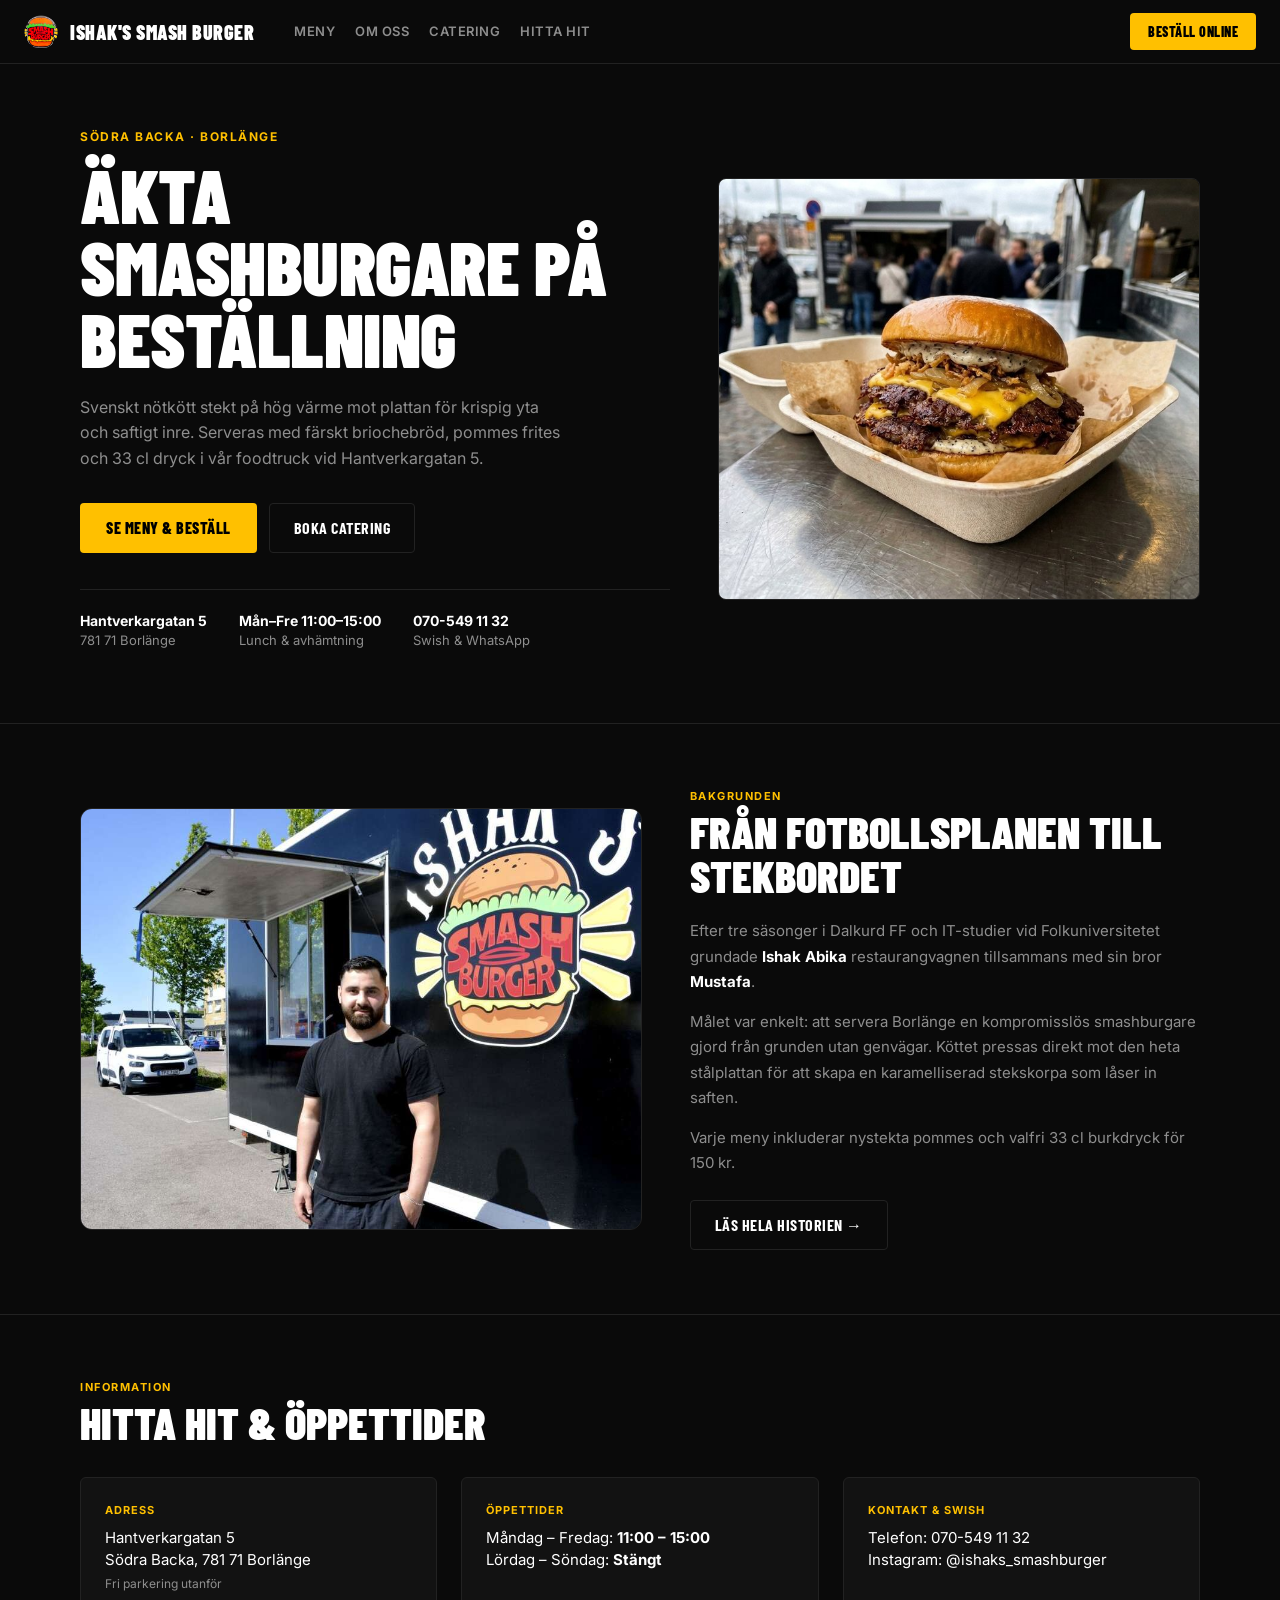
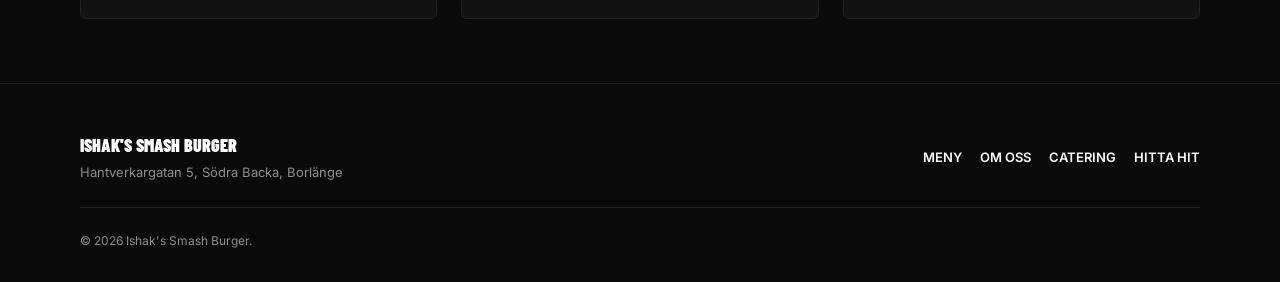
==== commit 4bc24687: "Add admin dashboard, 404, tack pages + JSON-LD + OG meta + SEO" ====
--- a/index.html
+++ b/index.html
@@ -5,12 +5,55 @@
   <meta name="viewport" content="width=device-width, initial-scale=1.0" />
   <title>Ishak's Smash Burger — Södra Backa, Borlänge</title>
   <meta name="description" content="Äkta smashburgare på svenskt nötkött vid Hantverkargatan 5, Borlänge. Öppet mån–fre 11:00–15:00." />
+  <meta property="og:title" content="Ishak's Smash Burger — Södra Backa, Borlänge" />
+  <meta property="og:description" content="Äkta smashburgare på svenskt nötkött. Hantverkargatan 5, Borlänge. Öppet mån–fre 11:00–15:00." />
+  <meta property="og:image" content="https://tal3at10.github.io/ishaks-smashburger/assets/images/ishak-portrait.jpg" />
+  <meta property="og:url" content="https://tal3at10.github.io/ishaks-smashburger/" />
+  <meta property="og:type" content="restaurant" />
+  <meta name="theme-color" content="#0A0A0A" />
+  <link rel="canonical" href="https://tal3at10.github.io/ishaks-smashburger/" />
   <link rel="icon" type="image/png" href="assets/images/logo.png" />
   <link rel="preconnect" href="https://fonts.googleapis.com" />
   <link rel="preconnect" href="https://fonts.gstatic.com" crossorigin />
   <link href="https://fonts.googleapis.com/css2?family=Barlow+Condensed:wght@700;800;900&family=Inter:wght@400;500;600;700&display=swap" rel="stylesheet" />
   <link rel="stylesheet" href="styles.css" />
+  <script type="application/ld+json">
+  {
+    "@context": "https://schema.org",
+    "@type": "FoodEstablishment",
+    "name": "Ishak's Smash Burger",
+    "description": "Äkta smashburgare på svenskt nötkött i foodtruck vid Hantverkargatan 5, Borlänge.",
+    "url": "https://tal3at10.github.io/ishaks-smashburger/",
+    "telephone": "+46705491132",
+    "servesCuisine": "American",
+    "priceRange": "kr",
+    "address": {
+      "@type": "PostalAddress",
+      "streetAddress": "Hantverkargatan 5",
+      "addressLocality": "Borlänge",
+      "postalCode": "781 71",
+      "addressRegion": "Dalarna",
+      "addressCountry": "SE"
+    },
+    "geo": {
+      "@type": "GeoCoordinates",
+      "latitude": 60.4855,
+      "longitude": 15.4388
+    },
+    "openingHoursSpecification": [
+      {
+        "@type": "OpeningHoursSpecification",
+        "dayOfWeek": ["Monday","Tuesday","Wednesday","Thursday","Friday"],
+        "opens": "11:00",
+        "closes": "15:00"
+      }
+    ],
+    "menu": "https://tal3at10.github.io/ishaks-smashburger/menu.html",
+    "hasMap": "https://maps.google.com/?q=Hantverkargatan+5,+Borlange,+Sweden"
+  }
+  </script>
 </head>
+
 <body>
 
   <!-- NAV -->
@@ -152,7 +195,7 @@
         </div>
       </div>
       <div class="footer-copy">
-        &copy; 2025 Ishak's Smash Burger.
+        © 2026 Ishak's Smash Burger.
       </div>
     </div>
   </footer>
--- a/styles.css
+++ b/styles.css
@@ -183,6 +183,7 @@
 .btn-black-yellow {
   display: inline-flex;
   align-items: center;
+  justify-content: center;
   background: var(--yellow);
   color: #000;
   font-family: var(--font-display);
@@ -192,12 +193,17 @@
   text-transform: uppercase;
   padding: 12px 26px;
   border-radius: 4px;
-}
+  transition: transform 0.1s ease, background 0.15s ease;
+  user-select: none;
+  -webkit-tap-highlight-color: transparent;
+}
+.btn-black-yellow:active { transform: scale(0.97); }
 .btn-black-yellow:hover { background: var(--yellow-hover); }
 
 .btn-black-outline {
   display: inline-flex;
   align-items: center;
+  justify-content: center;
   background: transparent;
   color: #fff;
   border: 1px solid var(--border);
@@ -208,7 +214,11 @@
   text-transform: uppercase;
   padding: 12px 24px;
   border-radius: 4px;
-}
+  transition: transform 0.1s ease, border-color 0.15s ease;
+  user-select: none;
+  -webkit-tap-highlight-color: transparent;
+}
+.btn-black-outline:active { transform: scale(0.97); }
 .btn-black-outline:hover { border-color: #444; }
 
 .hero-clean-meta {
@@ -238,9 +248,50 @@
 }
 
 @media (max-width: 900px) {
-  .hero-clean-grid { grid-template-columns: 1fr; gap: 36px; }
-  .hero-clean-img-wrap img { height: 320px; }
-  .hero-clean { padding: 40px 0; }
+  .hero-clean { padding: 24px 0 36px; }
+  .hero-clean-grid {
+    grid-template-columns: 1fr;
+    gap: 20px;
+  }
+  .hero-clean-title {
+    font-size: 42px;
+    margin-bottom: 12px;
+  }
+  .hero-clean-desc {
+    font-size: 14.5px;
+    margin-bottom: 20px;
+  }
+  .hero-clean-actions {
+    flex-direction: column;
+    gap: 10px;
+    margin-bottom: 20px;
+  }
+  .hero-clean-actions a {
+    width: 100%;
+    justify-content: center;
+    padding: 14px;
+    font-size: 15px;
+  }
+  .hero-clean-meta {
+    flex-direction: column;
+    gap: 8px;
+    padding-top: 14px;
+  }
+  .hero-clean-meta div {
+    display: flex;
+    justify-content: space-between;
+    font-size: 13px;
+  }
+  .hero-clean-meta strong {
+    font-size: 13px;
+  }
+  .hero-clean-img-wrap {
+    order: -1;
+    border-radius: 6px;
+  }
+  .hero-clean-img-wrap img {
+    height: 220px;
+  }
 }
 
 /* SECTION */
@@ -265,34 +316,140 @@
   line-height: 1;
 }
 
-/* ABOUT SPLIT */
-.about-split {
-  display: grid;
-  grid-template-columns: 1fr 1fr;
-  gap: 48px;
-  align-items: center;
-}
-.about-photo {
+/* MAP WRAP */
+.map-wrap {
+  position: relative;
   border-radius: 8px;
   overflow: hidden;
   border: 1px solid var(--border);
-}
+  min-height: 400px;
+  background: var(--surface);
+}
+.map-wrap iframe {
+  width: 100%;
+  height: 100%;
+  min-height: 400px;
+  border: none;
+  display: block;
+  filter: invert(90%) hue-rotate(180deg) contrast(95%);
+  transition: filter 0.3s ease;
+}
+.map-wrap:hover iframe {
+  filter: invert(90%) hue-rotate(180deg) contrast(90%);
+}
+.map-overlay-btn {
+  position: absolute;
+  bottom: 16px;
+  left: 16px;
+  background: var(--bg);
+  border: 1px solid var(--border);
+  color: #fff;
+  font-family: var(--font-display);
+  font-weight: 800;
+  font-size: 14px;
+  letter-spacing: 0.5px;
+  text-transform: uppercase;
+  padding: 10px 18px;
+  border-radius: 4px;
+  display: inline-flex;
+  align-items: center;
+  gap: 8px;
+  z-index: 10;
+  box-shadow: 0 4px 12px rgba(0,0,0,0.5);
+}
+.map-overlay-btn:hover { background: var(--surface-2); border-color: #444; }
+
+/* ABOUT SPLIT & ZIGZAG */
+.about-grid-zigzag {
+  display: flex;
+  flex-direction: column;
+  gap: 56px;
+}
+
+.about-split {
+  display: grid;
+  grid-template-columns: 1.1fr 1fr;
+  gap: 48px;
+  align-items: center;
+}
+
+.about-split.reverse {
+  grid-template-columns: 1fr 1.1fr;
+}
+
+.about-split.reverse .about-photo {
+  order: 2;
+}
+
+.about-split.reverse .about-text {
+  order: 1;
+}
+
+.about-photo {
+  border-radius: 12px;
+  overflow: hidden;
+  border: 1px solid var(--border);
+  background: var(--surface);
+}
+
 .about-photo img {
   width: 100%;
-  height: 440px;
+  aspect-ratio: 4 / 3;
   object-fit: cover;
-}
+  object-position: center 25%;
+  display: block;
+}
+
+.about-split.reverse .about-photo img {
+  object-position: center 75%;
+}
+
+.about-role {
+  font-size: 11px;
+  font-weight: 700;
+  text-transform: uppercase;
+  letter-spacing: 1.5px;
+  color: var(--yellow);
+  margin-bottom: 6px;
+}
+
+.about-name {
+  font-family: var(--font-display);
+  font-weight: 900;
+  font-size: clamp(26px, 3vw, 34px);
+  text-transform: uppercase;
+  letter-spacing: 0.5px;
+  margin-bottom: 14px;
+  line-height: 1.1;
+}
+
 .about-text p {
   font-size: 15px;
   color: var(--ink-muted);
   line-height: 1.7;
-  margin-bottom: 16px;
+  margin-bottom: 14px;
+}
+.about-text p:last-child {
+  margin-bottom: 0;
 }
 .about-text p strong { color: #fff; }
 
 @media (max-width: 800px) {
-  .about-split { grid-template-columns: 1fr; gap: 24px; }
-  .about-photo img { height: 280px; }
+  .about-grid-zigzag { gap: 40px; }
+  .about-split,
+  .about-split.reverse {
+    grid-template-columns: 1fr;
+    gap: 20px;
+  }
+  .about-split.reverse .about-photo { order: 1; }
+  .about-split.reverse .about-text { order: 2; }
+  .about-photo img {
+    aspect-ratio: 16 / 10;
+    object-position: center 20%;
+  }
+  .about-split.reverse .about-photo img {
+    object-position: center 75%;
+  }
 }
 
 /* INFO ROW */
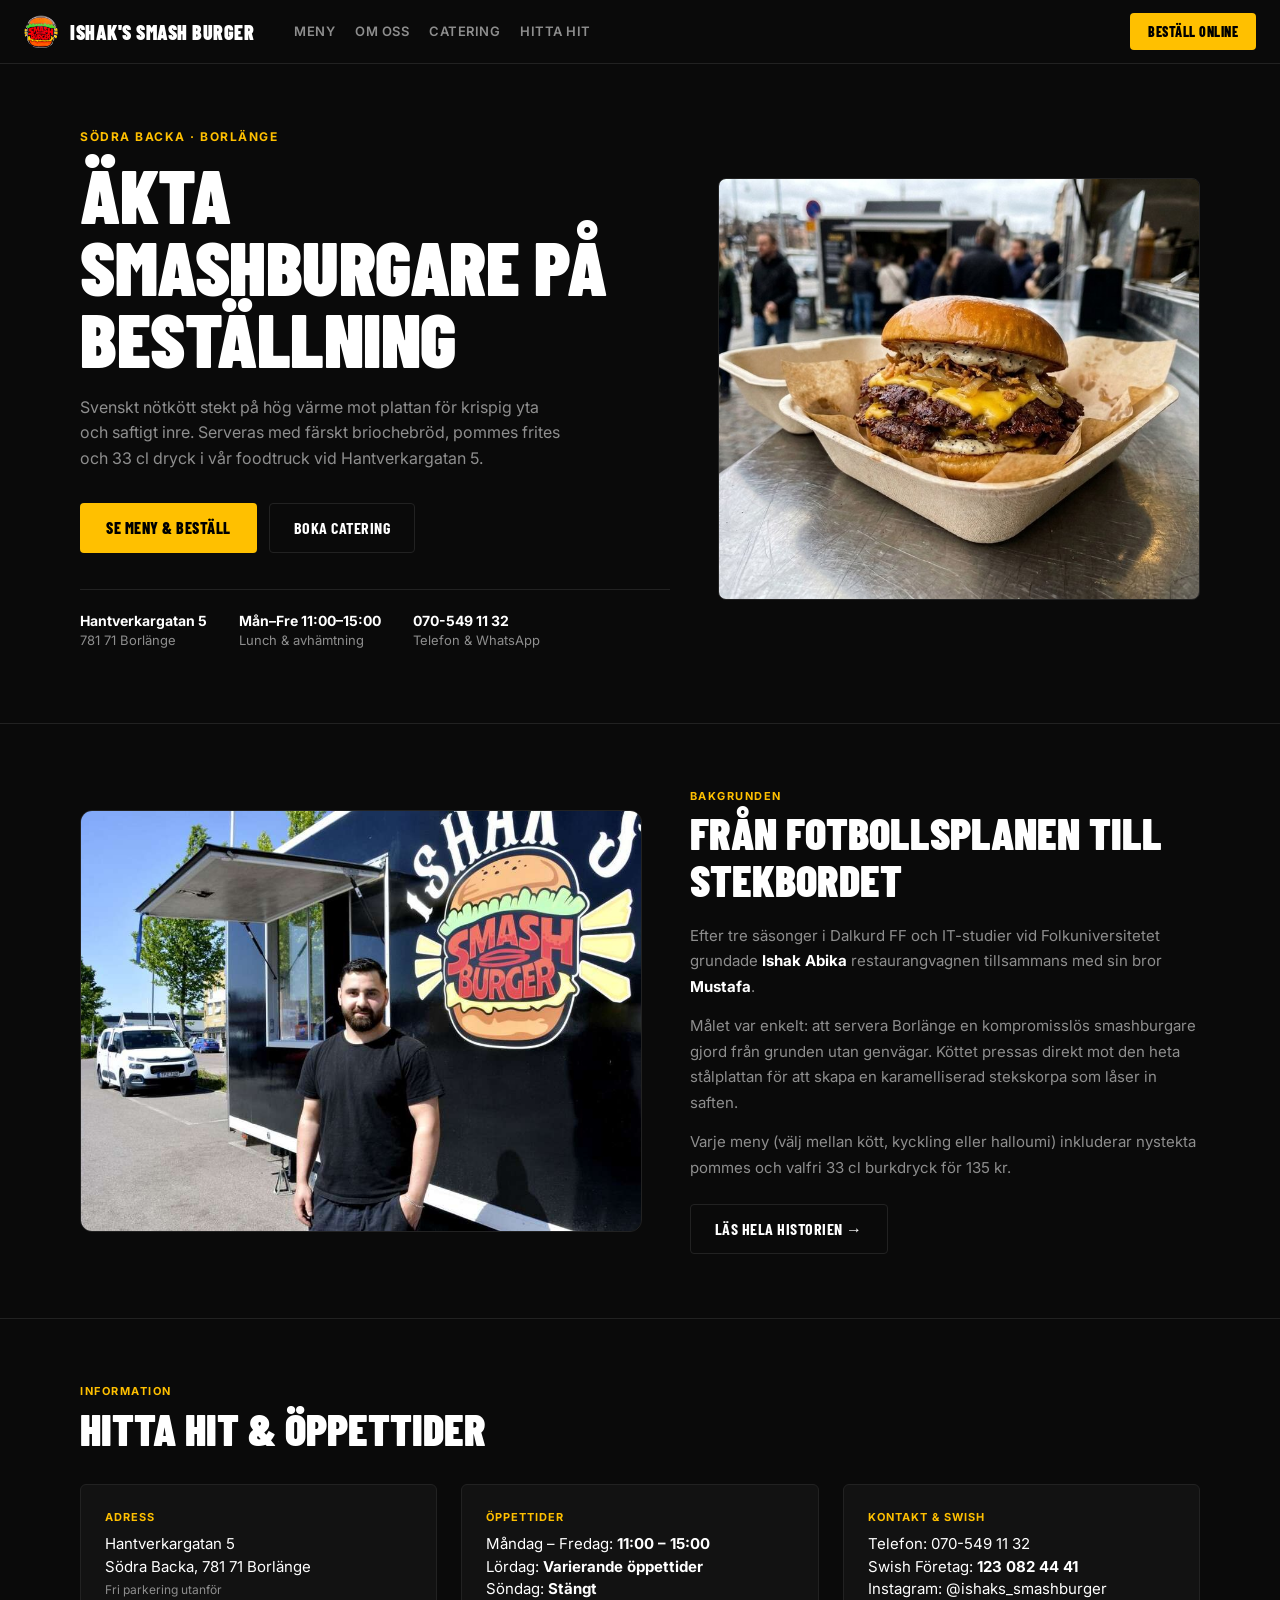
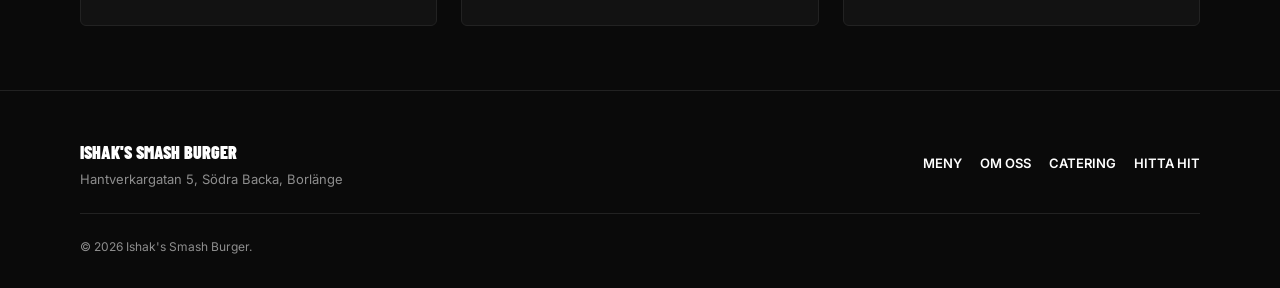
==== commit 4a0036aa: "Update menu with exact truck prices (135 kr), protein choices, Swish 1230824441, and Saturday hours" ====
--- a/index.html
+++ b/index.html
@@ -104,7 +104,7 @@
               </div>
               <div>
                 <strong>070-549 11 32</strong>
-                <span>Swish &amp; WhatsApp</span>
+                <span>Telefon &amp; WhatsApp</span>
               </div>
             </div>
           </div>
@@ -133,7 +133,7 @@
               Målet var enkelt: att servera Borlänge en kompromisslös smashburgare gjord från grunden utan genvägar. Köttet pressas direkt mot den heta stålplattan för att skapa en karamelliserad stekskorpa som låser in saften.
             </p>
             <p>
-              Varje meny inkluderar nystekta pommes och valfri 33 cl burkdryck för 150 kr.
+              Varje meny (välj mellan kött, kyckling eller halloumi) inkluderar nystekta pommes och valfri 33 cl burkdryck för 135 kr.
             </p>
             <div style="margin-top: 24px;">
               <a href="om-oss.html" class="btn-black-outline">Läs hela historien &rarr;</a>
@@ -163,13 +163,15 @@
             <div class="quick-info-label">Öppettider</div>
             <div class="quick-info-val">
               Måndag – Fredag: <strong>11:00 – 15:00</strong><br>
-              Lördag – Söndag: <strong>Stängt</strong>
+              Lördag: <strong>Varierande öppettider</strong><br>
+              Söndag: <strong>Stängt</strong>
             </div>
           </div>
           <div class="quick-info-col">
             <div class="quick-info-label">Kontakt &amp; Swish</div>
             <div class="quick-info-val">
               Telefon: <a href="tel:+46705491132">070-549 11 32</a><br>
+              Swish Företag: <strong>123 082 44 41</strong><br>
               Instagram: <a href="https://www.instagram.com/ishaks_smashburger/" target="_blank" rel="noopener">@ishaks_smashburger</a>
             </div>
           </div>
--- a/styles.css
+++ b/styles.css
@@ -1,5 +1,3 @@
-@import url('https://fonts.googleapis.com/css2?family=Barlow+Condensed:wght@700;800;900&family=Inter:wght@400;500;600;700&display=swap');
-
 *, *::before, *::after {
   box-sizing: border-box;
   margin: 0;
@@ -13,6 +11,7 @@
   --border: #222222;
   --ink: #FFFFFF;
   --ink-muted: #8E8E8E;
+  --ink-dim: #8E8E8E;
   --yellow: #FFC000;
   --yellow-hover: #E5AC00;
   --font-display: 'Barlow Condensed', sans-serif;
@@ -32,6 +31,11 @@
 a { text-decoration: none; color: inherit; }
 button { cursor: pointer; border: none; background: none; font: inherit; }
 img { display: block; max-width: 100%; }
+
+h1, h2, h3, h4, .section-title, .hero-clean-title, .about-name, .menu-section-title {
+  overflow-wrap: break-word;
+  word-break: normal;
+}
 
 .container {
   max-width: 1160px;
@@ -116,23 +120,59 @@
 }
 
 @media (max-width: 768px) {
+  :root { --nav-h: 58px; }
+  .site-nav {
+    padding: 0 16px;
+    padding-top: env(safe-area-inset-top, 0px);
+    height: calc(var(--nav-h) + env(safe-area-inset-top, 0px));
+    gap: 12px;
+    justify-content: space-between;
+  }
+  .nav-brand {
+    gap: 10px;
+    min-width: 0;
+    flex-shrink: 1;
+  }
+  .nav-brand img {
+    width: 32px;
+    height: 32px;
+    flex-shrink: 0;
+  }
+  .nav-brand-title {
+    font-size: 17px;
+    letter-spacing: 0.2px;
+    white-space: nowrap;
+    overflow: hidden;
+    text-overflow: ellipsis;
+  }
+  .nav-actions {
+    flex-shrink: 0;
+  }
+  .nav-hamburger {
+    display: flex;
+    padding: 8px 4px;
+  }
+  .btn-nav-order {
+    display: none;
+  }
   .nav-links {
     display: none;
     position: absolute;
-    top: var(--nav-h); left: 0; right: 0;
+    top: calc(var(--nav-h) + env(safe-area-inset-top, 0px));
+    left: 0;
+    right: 0;
     background: var(--surface);
     flex-direction: column;
-    padding: 16px 24px;
+    padding: 18px 20px;
     gap: 16px;
     border-bottom: 1px solid var(--border);
     margin-left: 0;
+    box-shadow: 0 12px 32px rgba(0,0,0,0.7);
   }
   .nav-links.open { display: flex; }
-  .nav-hamburger { display: flex; }
-  .btn-nav-order { display: none; }
-}
-
-.page-top { padding-top: var(--nav-h); }
+}
+
+.page-top { padding-top: calc(var(--nav-h) + env(safe-area-inset-top, 0px)); }
 
 /* HERO */
 .hero-clean {
@@ -254,7 +294,8 @@
     gap: 20px;
   }
   .hero-clean-title {
-    font-size: 42px;
+    font-size: clamp(30px, 8vw, 42px);
+    line-height: 1.05;
     margin-bottom: 12px;
   }
   .hero-clean-desc {
@@ -311,9 +352,9 @@
 .section-title {
   font-family: var(--font-display);
   font-weight: 900;
-  font-size: clamp(32px, 4vw, 44px);
-  text-transform: uppercase;
-  line-height: 1;
+  font-size: clamp(26px, 6vw, 44px);
+  text-transform: uppercase;
+  line-height: 1.05;
 }
 
 /* MAP WRAP */
@@ -401,7 +442,7 @@
 }
 
 .about-split.reverse .about-photo img {
-  object-position: center 75%;
+  object-position: center 45%;
 }
 
 .about-role {
@@ -448,7 +489,7 @@
     object-position: center 20%;
   }
   .about-split.reverse .about-photo img {
-    object-position: center 75%;
+    object-position: center 45%;
   }
 }
 
@@ -498,6 +539,17 @@
   border-bottom: 1px solid var(--border);
   margin-bottom: 24px;
 }
+@media (max-width: 600px) {
+  .footer-row {
+    flex-direction: column;
+    align-items: flex-start;
+    gap: 16px;
+  }
+  .footer-row > div:last-child {
+    flex-wrap: wrap;
+    gap: 12px 18px;
+  }
+}
 .footer-copy { font-size: 12px; color: var(--ink-muted); }
 
 /* MENU PAGE */
@@ -514,12 +566,14 @@
 
 .category-tabs {
   position: sticky;
-  top: var(--nav-h);
+  top: calc(var(--nav-h) + env(safe-area-inset-top, 0px));
   background: var(--bg);
   border-bottom: 1px solid var(--border);
   z-index: 100;
   overflow-x: auto;
   scrollbar-width: none;
+  -webkit-overflow-scrolling: touch;
+  scroll-behavior: smooth;
 }
 .category-tabs::-webkit-scrollbar { display: none; }
 .category-tabs-inner {
@@ -537,10 +591,31 @@
   padding: 16px 16px;
   border-bottom: 2px solid transparent;
   white-space: nowrap;
+  transition: color 0.15s ease, border-color 0.15s ease;
 }
 .cat-tab.active {
   color: #fff;
   border-color: var(--yellow);
+}
+
+.menu-section {
+  margin-bottom: 48px;
+}
+
+.menu-section-title {
+  font-family: var(--font-display);
+  font-weight: 900;
+  font-size: 28px;
+  text-transform: uppercase;
+  letter-spacing: 0.5px;
+  margin-bottom: 6px;
+  color: #fff;
+}
+
+.menu-section-desc {
+  font-size: 13px;
+  color: var(--ink-muted);
+  margin-bottom: 18px;
 }
 
 .dish-grid {
@@ -624,7 +699,7 @@
   .menu-layout { grid-template-columns: 1fr; }
   .dish-grid { grid-template-columns: repeat(2, 1fr); }
   .dish-card-img { height: 160px; }
-  .menu-main { padding: 20px 16px; }
+  .menu-main { padding: 20px 16px 110px; }
 }
 @media (max-width: 500px) {
   .dish-grid { grid-template-columns: 1fr; }
@@ -634,8 +709,8 @@
 /* CART SIDEBAR */
 .cart-sidebar {
   position: sticky;
-  top: var(--nav-h);
-  height: calc(100vh - var(--nav-h));
+  top: calc(var(--nav-h) + env(safe-area-inset-top, 0px));
+  height: calc(100vh - var(--nav-h) - env(safe-area-inset-top, 0px));
   background: var(--surface);
   border-left: 1px solid var(--border);
   display: flex;
@@ -695,6 +770,38 @@
 .cart-del-btn { color: var(--ink-muted); font-size: 16px; padding: 0 4px; }
 .cart-del-btn:hover { color: #fff; }
 
+.cart-line-qty {
+  display: flex;
+  align-items: center;
+  gap: 6px;
+}
+.qty-btn {
+  width: 26px;
+  height: 26px;
+  background: var(--surface-2);
+  border: 1px solid var(--border);
+  border-radius: 4px;
+  color: #fff;
+  font-size: 14px;
+  font-weight: 700;
+  display: inline-flex;
+  align-items: center;
+  justify-content: center;
+  cursor: pointer;
+  transition: all .15s;
+}
+.qty-btn:hover {
+  border-color: var(--yellow);
+  color: var(--yellow);
+}
+.qty-num {
+  min-width: 18px;
+  text-align: center;
+  font-weight: 700;
+  font-size: 13px;
+  color: #fff;
+}
+
 .cart-footer {
   padding: 20px;
   border-top: 1px solid var(--border);
@@ -734,19 +841,22 @@
   .cart-mobile-trigger.has-items {
     display: flex;
     position: fixed;
-    bottom: 20px; left: 20px; right: 20px;
+    bottom: max(16px, env(safe-area-inset-bottom, 16px));
+    left: 16px;
+    right: 16px;
     background: var(--yellow);
     color: #000;
     font-family: var(--font-display);
     font-weight: 800;
-    font-size: 16px;
+    font-size: 15px;
     letter-spacing: 0.5px;
     text-transform: uppercase;
-    padding: 14px 20px;
+    padding: 13px 18px;
     border-radius: 6px;
     justify-content: space-between;
     align-items: center;
     z-index: 800;
+    box-shadow: 0 4px 16px rgba(0,0,0,0.4);
   }
 }
 @media (min-width: 769px) {
@@ -837,9 +947,133 @@
 .form-label { display: block; font-size: 11px; font-weight: 700; text-transform: uppercase; color: var(--yellow); margin-bottom: 6px; }
 .form-control {
   width: 100%; background: var(--bg); border: 1px solid var(--border); border-radius: 4px;
-  color: #fff; font-family: var(--font-body); font-size: 14px; padding: 10px 12px; outline: none;
+  color: #fff; font-family: var(--font-body); font-size: 16px; padding: 10px 12px; outline: none;
 }
 .form-control:focus { border-color: var(--yellow); }
+
+.checkout-item {
+  display: flex;
+  justify-content: space-between;
+  align-items: flex-start;
+  padding: 10px 0;
+  border-bottom: 1px solid var(--border);
+  font-size: 13.5px;
+}
+.checkout-item:last-child { border-bottom: none; }
+.checkout-item-name { font-weight: 600; color: #fff; }
+.checkout-item-mods { font-size: 11px; color: var(--ink-muted); margin-top: 2px; }
+.checkout-item-price { font-weight: 700; color: var(--yellow); }
+
+.payment-tabs {
+  display: grid;
+  grid-template-columns: 1fr 1fr;
+  gap: 8px;
+  margin-bottom: 16px;
+}
+@media (max-width: 440px) {
+  .payment-tabs {
+    grid-template-columns: 1fr;
+  }
+}
+.pay-tab {
+  display: flex;
+  align-items: center;
+  justify-content: center;
+  gap: 8px;
+  padding: 10px;
+  background: var(--bg);
+  border: 1px solid var(--border);
+  border-radius: 4px;
+  font-size: 12.5px;
+  font-weight: 700;
+  color: var(--ink-muted);
+  cursor: pointer;
+  transition: all .15s;
+}
+.pay-tab.active {
+  background: var(--surface-2);
+  border-color: var(--yellow);
+  color: #fff;
+}
+
+.swish-card {
+  background: #0f1c24;
+  border: 1px solid #1a3d52;
+  border-radius: 6px;
+  padding: 16px;
+  margin-bottom: 18px;
+  display: flex;
+  flex-direction: column;
+  gap: 12px;
+}
+.swish-card-header {
+  display: flex;
+  align-items: center;
+  justify-content: space-between;
+}
+.swish-badge {
+  display: flex;
+  align-items: center;
+  gap: 6px;
+  color: #00A3E0;
+  font-family: var(--font-display);
+  font-weight: 800;
+  font-size: 15px;
+  letter-spacing: 0.5px;
+  text-transform: uppercase;
+}
+.swish-qr-wrap {
+  display: flex;
+  align-items: center;
+  justify-content: center;
+  background: #fff;
+  border-radius: 6px;
+  padding: 12px;
+  width: 140px;
+  height: 140px;
+  margin: 0 auto;
+}
+.swish-qr-wrap svg {
+  width: 100%;
+  height: 100%;
+}
+.swish-meta {
+  font-size: 12.5px;
+  color: #a0b8c8;
+  line-height: 1.6;
+  text-align: center;
+}
+.swish-meta strong {
+  color: #fff;
+}
+.btn-swish-pay {
+  width: 100%;
+  background: #00A3E0;
+  color: #fff;
+  font-family: var(--font-display);
+  font-weight: 800;
+  font-size: 16px;
+  text-transform: uppercase;
+  letter-spacing: 0.5px;
+  padding: 12px;
+  border-radius: 4px;
+  display: flex;
+  align-items: center;
+  justify-content: center;
+  gap: 8px;
+  cursor: pointer;
+  transition: background .15s;
+}
+.btn-swish-pay:hover {
+  background: #008cc2;
+}
+.btn-swish-pay.processing {
+  background: #555;
+  cursor: wait;
+}
+.btn-swish-pay.success {
+  background: #2e7d32;
+}
 
 .swish-box {
   background: var(--surface-2); border: 1px solid var(--border); border-radius: 4px;
@@ -860,3 +1094,13 @@
   opacity: 0; transition: transform 0.2s, opacity 0.2s;
 }
 .toast.show { transform: translateX(-50%) translateY(0); opacity: 1; }
+
+@media (max-width: 480px) {
+  .section { padding: 44px 0; }
+  .section-head { margin-bottom: 22px; }
+  .modal-overlay { padding: 12px; }
+  .modal-sheet { max-height: 94svh; }
+  .modal-body { padding: 16px; }
+  .modal-footer { padding: 12px 14px; gap: 8px; }
+  .checkout-sheet { padding: 20px 14px; max-height: 94svh; }
+}
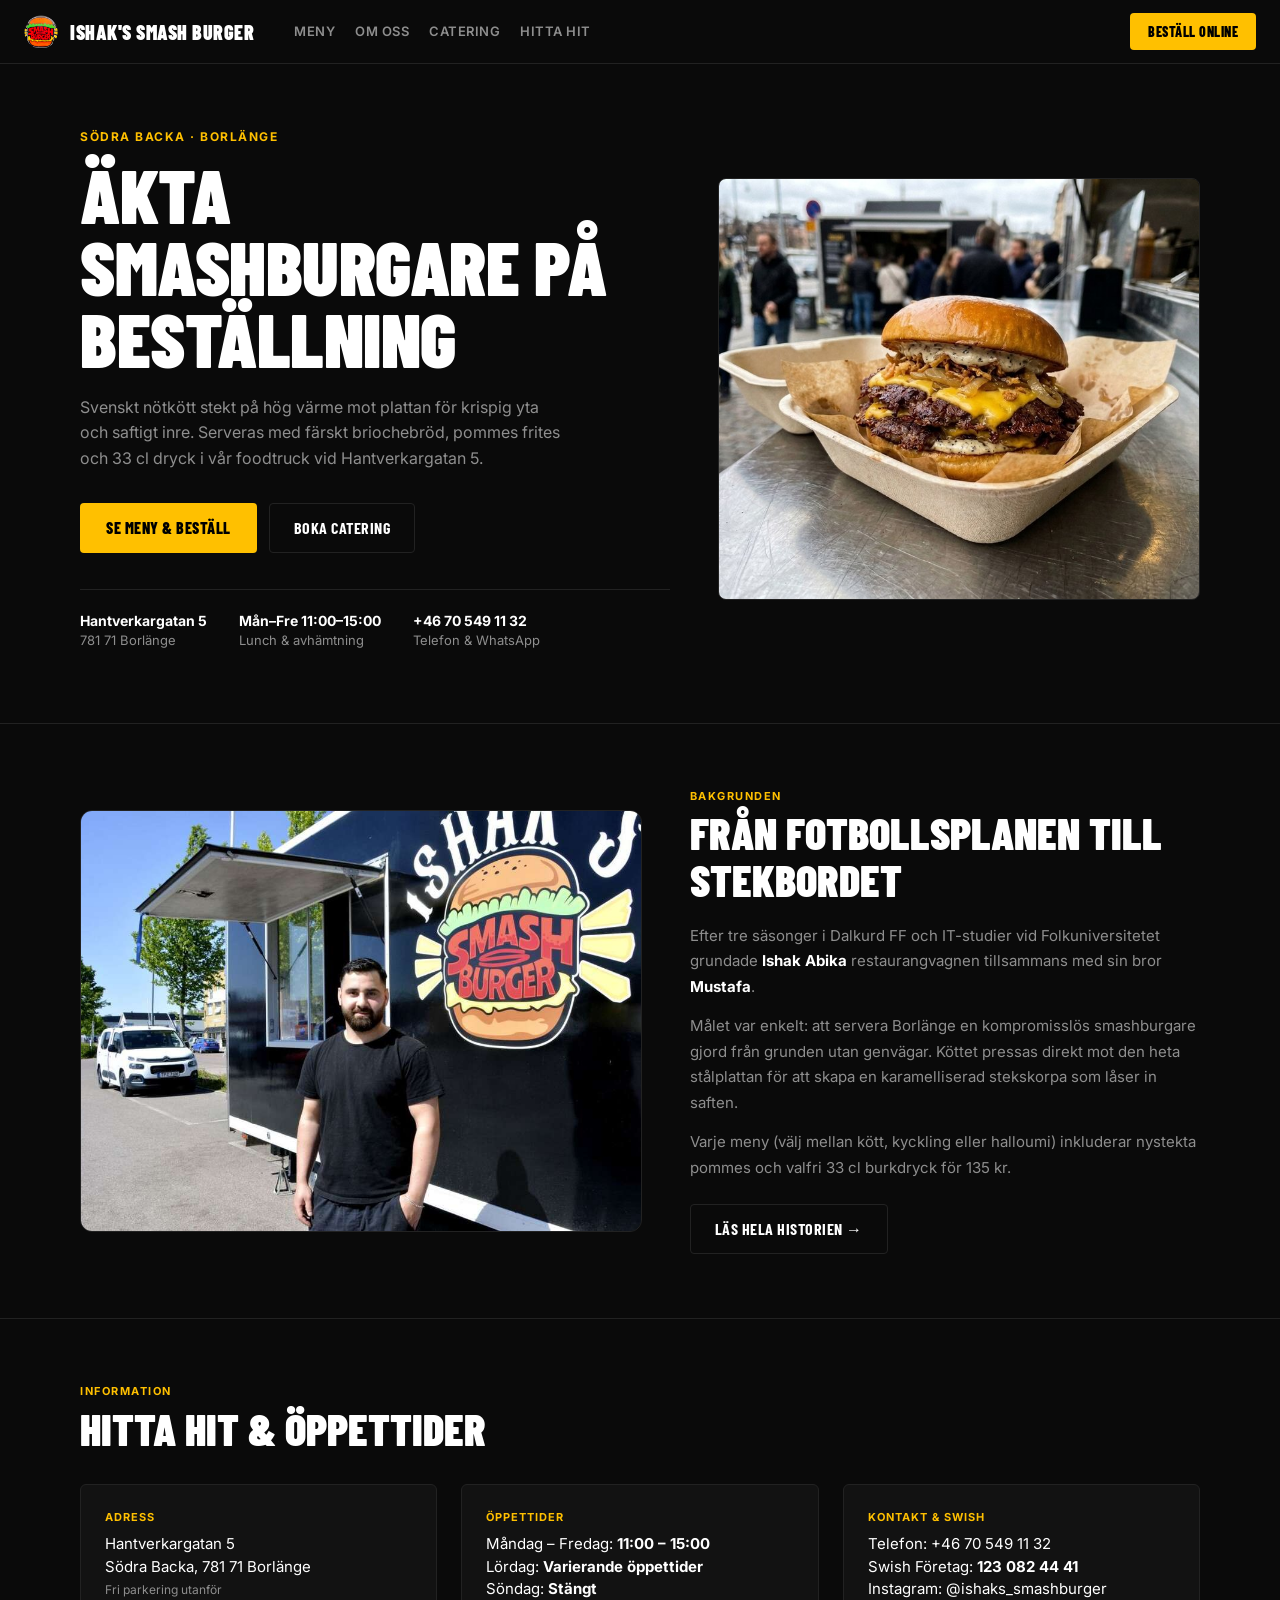
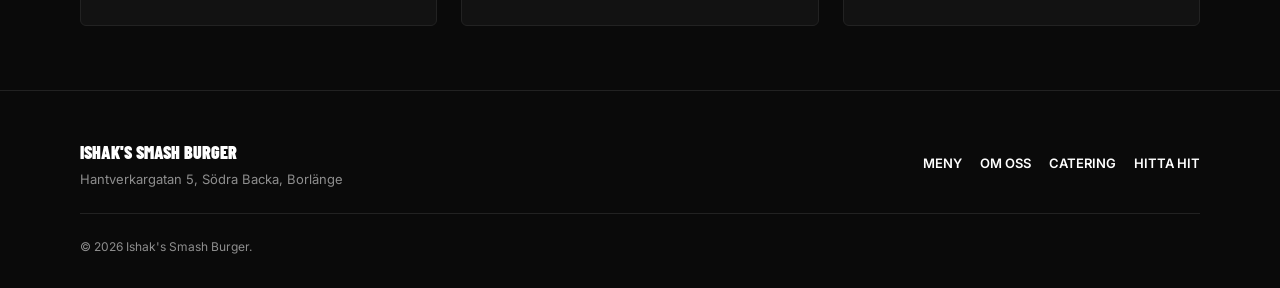
==== commit 0579b49a: "Fix mobile checkout cart controls, Swish copy flow, Swedish copy, catering sync, and mobile KDS/admi" ====
--- a/index.html
+++ b/index.html
@@ -37,8 +37,8 @@
     },
     "geo": {
       "@type": "GeoCoordinates",
-      "latitude": 60.4855,
-      "longitude": 15.4388
+      "latitude": 60.4765,
+      "longitude": 15.4337
     },
     "openingHoursSpecification": [
       {
@@ -95,7 +95,7 @@
             </div>
             <div class="hero-clean-meta">
               <div>
-                <strong>Hantverkargatan 5</strong>
+                <strong data-store-address>Hantverkargatan 5</strong>
                 <span>781 71 Borlänge</span>
               </div>
               <div>
@@ -103,7 +103,7 @@
                 <span>Lunch &amp; avhämtning</span>
               </div>
               <div>
-                <strong>070-549 11 32</strong>
+                <strong data-store-phone>070-549 11 32</strong>
                 <span>Telefon &amp; WhatsApp</span>
               </div>
             </div>
@@ -170,8 +170,8 @@
           <div class="quick-info-col">
             <div class="quick-info-label">Kontakt &amp; Swish</div>
             <div class="quick-info-val">
-              Telefon: <a href="tel:+46705491132">070-549 11 32</a><br>
-              Swish Företag: <strong>123 082 44 41</strong><br>
+              Telefon: <a href="tel:+46705491132" data-store-phone>070-549 11 32</a><br>
+              Swish Företag: <strong data-store-swish>123 082 44 41</strong><br>
               Instagram: <a href="https://www.instagram.com/ishaks_smashburger/" target="_blank" rel="noopener">@ishaks_smashburger</a>
             </div>
           </div>
@@ -187,7 +187,7 @@
       <div class="footer-row">
         <div>
           <span style="font-family:var(--font-display);font-weight:900;font-size:18px;">ISHAK'S SMASH BURGER</span>
-          <p style="font-size:13px;color:#8E8E8E;margin-top:4px;">Hantverkargatan 5, Södra Backa, Borlänge</p>
+          <p style="font-size:13px;color:#8E8E8E;margin-top:4px;"><span data-store-address>Hantverkargatan 5</span>, Södra Backa, Borlänge</p>
         </div>
         <div style="display:flex;gap:18px;font-size:13px;font-weight:600;text-transform:uppercase;">
           <a href="menu.html">Meny</a>
@@ -202,6 +202,7 @@
     </div>
   </footer>
 
+  <script src="store.js"></script>
   <script src="app.js"></script>
 </body>
 </html>
--- a/styles.css
+++ b/styles.css
@@ -691,6 +691,27 @@
   border-radius: 4px;
 }
 .dish-card:hover .dish-add-btn { background: var(--yellow); color: #000; }
+.dish-card.paused { opacity: 0.45; cursor: not-allowed; }
+.dish-card.paused:hover { border-color: var(--border); }
+.dish-card.paused .dish-add-btn { background: #1a1a1a; color: #777; pointer-events: none; }
+.dish-paused-badge {
+  display: inline-block;
+  font-size: 11px;
+  font-weight: 700;
+  text-transform: uppercase;
+  letter-spacing: 0.5px;
+  color: #f5b0a6;
+  margin-bottom: 6px;
+}
+.orders-paused-banner {
+  background: #1f1908;
+  border: 1px solid #4a3a00;
+  border-radius: 6px;
+  padding: 14px 18px;
+  margin-bottom: 24px;
+  font-size: 13.5px;
+  color: #f0d788;
+}
 
 @media (max-width: 1100px) {
   .dish-grid { grid-template-columns: repeat(2, 1fr); }
@@ -954,15 +975,17 @@
 .checkout-item {
   display: flex;
   justify-content: space-between;
-  align-items: flex-start;
+  align-items: center;
+  gap: 10px;
   padding: 10px 0;
   border-bottom: 1px solid var(--border);
   font-size: 13.5px;
 }
 .checkout-item:last-child { border-bottom: none; }
+.checkout-item-left { display: flex; align-items: flex-start; gap: 10px; flex: 1; min-width: 0; }
 .checkout-item-name { font-weight: 600; color: #fff; }
 .checkout-item-mods { font-size: 11px; color: var(--ink-muted); margin-top: 2px; }
-.checkout-item-price { font-weight: 700; color: var(--yellow); }
+.checkout-item-price { font-weight: 700; color: var(--yellow); white-space: nowrap; }
 
 .payment-tabs {
   display: grid;
@@ -1022,6 +1045,16 @@
   letter-spacing: 0.5px;
   text-transform: uppercase;
 }
+.swish-qr-section {
+  display: flex;
+  flex-direction: column;
+  align-items: center;
+  gap: 6px;
+}
+.swish-qr-caption {
+  font-size: 11px;
+  color: #88a4b8;
+}
 .swish-qr-wrap {
   display: flex;
   align-items: center;
@@ -1037,6 +1070,11 @@
   width: 100%;
   height: 100%;
 }
+@media (max-width: 640px) {
+  .swish-qr-section {
+    display: none;
+  }
+}
 .swish-meta {
   font-size: 12.5px;
   color: #a0b8c8;
@@ -1045,6 +1083,25 @@
 }
 .swish-meta strong {
   color: #fff;
+}
+.btn-copy-swish {
+  width: 100%;
+  background: rgba(0, 163, 224, 0.12);
+  border: 1px solid rgba(0, 163, 224, 0.35);
+  color: #7bd5f7;
+  font-size: 12.5px;
+  font-weight: 600;
+  padding: 9px 12px;
+  border-radius: 4px;
+  display: flex;
+  align-items: center;
+  justify-content: center;
+  gap: 7px;
+  transition: background .15s, border-color .15s;
+}
+.btn-copy-swish:hover {
+  background: rgba(0, 163, 224, 0.2);
+  border-color: rgba(0, 163, 224, 0.55);
 }
 .btn-swish-pay {
   width: 100%;
